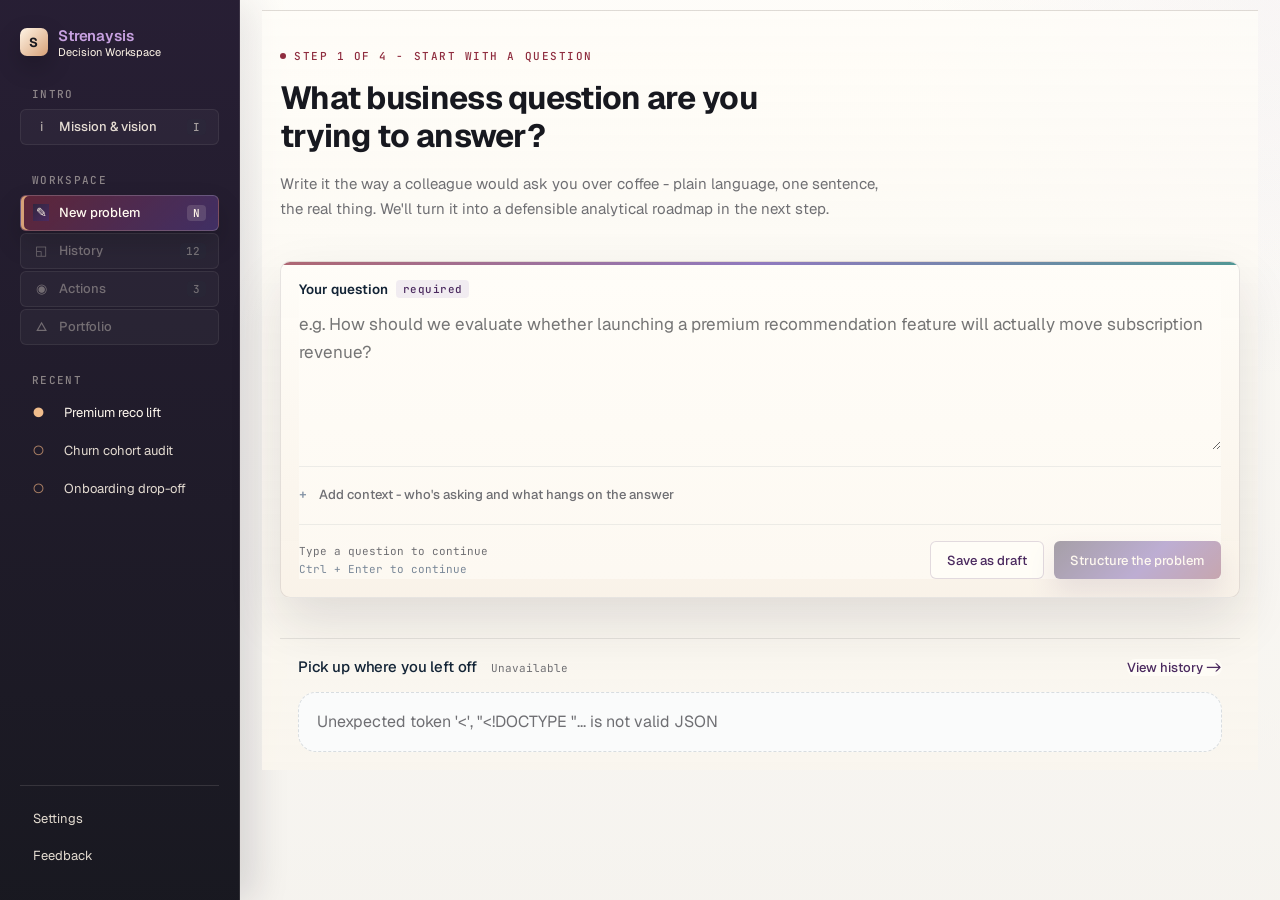
==== src/strenaysis/web/index.html @ 4b9bd0d6 "Align step one with PM handoff" ====
<!DOCTYPE html>
<html lang="en">
  <head>
    <meta charset="UTF-8" />
    <meta name="viewport" content="width=device-width, initial-scale=1.0" />
    <title>Strenaysis</title>
    <link rel="preconnect" href="https://fonts.googleapis.com" />
    <link rel="preconnect" href="https://fonts.gstatic.com" crossorigin />
    <link href="https://fonts.googleapis.com/css2?family=Geist:wght@300;400;500;600;700&family=JetBrains+Mono:wght@400;500&display=swap" rel="stylesheet" />
    <link rel="stylesheet" href="styles.css" />
  </head>
  <body>
    <div class="app-shell">
      <aside class="sidebar">
        <div class="sidebar-brand">
          <div class="brand-mark">S</div>
          <div>
            <p class="sidebar-label">Strenaysis</p>
            <h1 class="sidebar-title">Decision Workspace</h1>
          </div>
        </div>

        <div class="step1-sidebar-shell" aria-label="Step 1 sidebar">
          <div class="step1-sidebar-section step1-sidebar-intro-section">
            <p class="step1-sidebar-label">Intro</p>
            <div class="step1-sidebar-links">
              <button id="step1-sidebar-intro" class="step1-sidebar-link" type="button">
                <span class="step1-sidebar-link-main">
                  <span class="step1-sidebar-link-icon">i</span>
                  <span>Mission &amp; vision</span>
                </span>
                <span class="step1-sidebar-badge">I</span>
              </button>
            </div>
          </div>

          <div class="step1-sidebar-section">
            <p class="step1-sidebar-label">Workspace</p>
            <div class="step1-sidebar-links">
              <button id="step1-sidebar-new-problem" class="step1-sidebar-link is-active" type="button">
                <span class="step1-sidebar-link-main">
                  <span class="step1-sidebar-link-icon">✎</span>
                  <span>New problem</span>
                </span>
                <span class="step1-sidebar-badge">N</span>
              </button>
              <button id="step1-sidebar-history" class="step1-sidebar-link is-disabled" type="button" disabled aria-disabled="true">
                <span class="step1-sidebar-link-main">
                  <span class="step1-sidebar-link-icon">◱</span>
                  <span>History</span>
                </span>
                <span class="step1-sidebar-badge">12</span>
              </button>
              <button id="step1-sidebar-actions" class="step1-sidebar-link is-disabled" type="button" disabled aria-disabled="true">
                <span class="step1-sidebar-link-main">
                  <span class="step1-sidebar-link-icon">◉</span>
                  <span>Actions</span>
                </span>
                <span class="step1-sidebar-badge">3</span>
              </button>
              <button id="step1-sidebar-portfolio" class="step1-sidebar-link is-disabled" type="button" disabled aria-disabled="true">
                <span class="step1-sidebar-link-main">
                  <span class="step1-sidebar-link-icon">△</span>
                  <span>Portfolio</span>
                </span>
              </button>
            </div>
          </div>

          <div class="step1-sidebar-section">
            <p class="step1-sidebar-label">Recent</p>
            <div id="step1-sidebar-recent" class="step1-sidebar-recent">
              <button class="step1-sidebar-recent-link is-active" type="button">Premium reco lift</button>
              <button class="step1-sidebar-recent-link" type="button">Churn cohort audit</button>
              <button class="step1-sidebar-recent-link" type="button">Onboarding drop-off</button>
            </div>
          </div>
        </div>

        <nav class="sidebar-nav" aria-label="Primary">
          <div class="nav-group">
            <button class="nav-item is-active" data-nav="problems" type="button">
              <span class="nav-item-title">Problems</span>
              <span class="nav-item-copy">Frame the business question</span>
            </button>
            <div class="nav-substeps" aria-label="Problem steps">
              <button class="nav-substep is-active" data-problem-step="problem" type="button">
                <span class="nav-substep-index">Step 1</span>
                <span class="nav-substep-label">Main Question</span>
              </button>
              <button class="nav-substep" data-problem-step="roadmap" type="button">
                <span class="nav-substep-index">Step 2</span>
                <span class="nav-substep-label">Roadmap Workspace</span>
              </button>
              <button class="nav-substep" data-problem-step="details" type="button">
                <span class="nav-substep-index">Step 3</span>
                <span class="nav-substep-label">Think Tank Workbench</span>
              </button>
              <button class="nav-substep" data-problem-step="summary" type="button">
                <span class="nav-substep-index">Step 4</span>
                <span class="nav-substep-label">Strategy Brief</span>
              </button>
            </div>
          </div>
          <button class="nav-item nav-item-disabled" data-nav="profile" type="button" disabled>
            <span class="nav-item-title">Library</span>
            <span class="nav-item-copy">Browse framed problem structures</span>
          </button>
          <button class="nav-item nav-item-disabled" data-nav="actions" type="button" disabled>
            <span class="nav-item-title">Actions</span>
            <span class="nav-item-copy">Turn structure into next steps</span>
          </button>
          <button class="nav-item nav-item-disabled" data-nav="review" type="button" disabled>
            <span class="nav-item-title">Portfolio</span>
            <span class="nav-item-copy">See records, conversion, and progress</span>
          </button>
        </nav>

        <div class="sidebar-footer">
          <button class="utility-item" type="button">Settings</button>
          <button class="utility-item" type="button">Feedback</button>
        </div>
      </aside>

      <div class="workspace-shell">
        <header class="workspace-header">
          <div>
            <p class="eyebrow">Strategy Research Workspace</p>
            <h2 class="workspace-title">Turn ambiguous business questions into structured diagnosis, research workstreams, and decision-ready briefs.</h2>
            <p class="workspace-copy">
              Start with the real question in plain language, pressure-test the framing, and convert early thinking into a credible analytical work plan.
            </p>
          </div>
          <div class="workspace-status">
            <div class="status-card">
              <span class="status-card-label">Workspace</span>
              <strong>Strategic Framing</strong>
            </div>
            <div class="status-card">
              <span class="status-card-label">Mode</span>
              <strong>Research Desk</strong>
            </div>
          </div>
        </header>

        <main class="workspace-board">
          <section id="step-intro" class="step-panel">
            <div class="intro-panel-shell">
              <div class="intro-panel-header">
                <div class="step-home-topbar" aria-label="Breadcrumb">
                  <span>Intro</span>
                  <span class="step-home-topbar-sep">/</span>
                  <span class="is-active">Mission &amp; vision</span>
                </div>
                <p class="step-home-kicker"><span class="step-home-dot"></span> Product purpose</p>
                <h2 class="intro-panel-title">Strenaysis is a framing layer for data teams.</h2>
                <p class="intro-panel-lede">
                  It starts before the query, before the dashboard, and before the model. The workspace helps teams agree on what they are actually trying to learn.
                </p>
              </div>

              <div class="intro-panel-grid">
                <article class="intro-statement-card">
                  <p class="mission-vision-label">Mission</p>
                  <h3>Raise the floor on framing questions, not just producing answers.</h3>
                  <p>
                    Strenaysis helps data teams catch the expensive failure mode in analytical work: a well-executed answer to a question that was never framed clearly enough.
                  </p>
                  <p>
                    It turns a vague business ask into a structured diagnostic roadmap before a single query gets run.
                  </p>
                </article>

                <article class="intro-statement-card">
                  <p class="mission-vision-label">Vision</p>
                  <h3>Make the data team's reasoning visible, reviewable, and reusable.</h3>
                  <p>
                    Strenaysis gives stakeholders, analysts, and leads a shared artifact for agreeing on what is worth learning and what evidence is needed.
                  </p>
                  <p>
                    The long-term vision is a reasoning workspace that moves teams from unclear requests to decision-ready workplans.
                  </p>
                </article>
              </div>

              <div class="intro-panel-callout">
                <p>
                  Most generative AI raises the floor on producing answers. Strenaysis works upstream: deciding which questions are worth answering.
                </p>
                <button id="intro-start-problem" class="primary-button" type="button">Start a new problem</button>
              </div>
            </div>
          </section>

          <section id="step-problem" class="step-panel active">
            <div class="step-home-shell">
              <div class="step-home-copy">
                <div class="step-home-topbar" aria-label="Breadcrumb">
                  <span>Workspace</span>
                  <span class="step-home-topbar-sep">/</span>
                  <span class="is-active">New problem</span>
                </div>
                <p class="step-home-kicker"><span class="step-home-dot"></span> Step 1 of 4 - Start with a question</p>
                <h2 class="step-home-title">What business question are you trying to answer?</h2>
                <p class="step-home-lede">
                  Write it the way a colleague would ask you over coffee - plain language, one sentence, the real thing. We'll turn it into a defensible analytical roadmap in the next step.
                </p>
              </div>

              <section class="board-card board-card-emphasis step-composer-card" aria-label="Main Question Composer">
                <div class="step-composer-frame">
                  <label class="field-label composer-label" for="problem-input">
                    Your question
                    <span class="composer-required">required</span>
                  </label>
                  <textarea
                    id="problem-input"
                    class="step-composer-input"
                    rows="5"
                    maxlength="600"
                    placeholder="e.g. How should we evaluate whether launching a premium recommendation feature will actually move subscription revenue?"
                  ></textarea>

                  <details class="step-context-details">
                    <summary>Add context - who's asking and what hangs on the answer</summary>
                    <textarea
                      id="problem-details-input"
                      class="step-context-input"
                      rows="3"
                      placeholder="Who's asking, what prompted it, what decision hangs on the answer, and by when."
                    ></textarea>
                  </details>

                  <div class="step-composer-footer">
                    <div class="step-composer-meta">
                      <span id="problem-char-counter" class="composer-counter">Type a question to continue</span>
                      <span class="composer-shortcut">Ctrl + Enter to continue</span>
                    </div>
                    <div class="section-heading-actions">
                      <button class="ghost-button step-draft-button" type="button">Save as draft</button>
                      <span id="start-roadmap-status" class="analysis-status" hidden>
                        <span class="analysis-status-spinner" aria-hidden="true"></span>
                        <span class="analysis-status-text">Analyzing question</span>
                      </span>
                      <button id="start-roadmap" class="primary-button step-start-button" type="button" disabled>Structure the problem</button>
                    </div>
                  </div>
                </div>
              </section>

              <section class="board-card step-recent-card" aria-label="Recent Local Framings">
                <div class="step-recent-head">
                  <div>
                    <h3>Pick up where you left off</h3>
                  </div>
                  <span id="problem-recent-count" class="step-recent-count">Loading...</span>
                  <span class="spacer"></span>
                  <button id="problem-view-history" class="ghost-button step-recent-view" type="button">View history -></button>
                </div>
                <div id="problem-recent-list" class="step-recent-list">
                  <article class="step-recent-empty">
                    Loading saved problem structures...
                  </article>
                </div>
              </section>
            </div>
          </section>

          <section id="step-roadmap" class="step-panel">
            <div class="roadmap-header problem-flow-header">
              <div class="roadmap-header-copy problem-flow-copy">
                <div class="step-home-topbar" aria-label="Breadcrumb">
                  <span>Workspace</span>
                  <span class="step-home-topbar-sep">/</span>
                  <span class="is-active">Roadmap workspace</span>
                </div>
                <p class="step-home-kicker"><span class="step-home-dot"></span> Step 2 of 4 - Diagnose the framing</p>
                <h2 class="roadmap-header-title problem-flow-title">Review the strategic question, choose the diagnostic lens, and identify the nodes that still need evidence.</h2>
                <p class="roadmap-header-lede problem-flow-lede">
                  Keep the question editable, pressure-test the problem type, then open any roadmap node to capture assumptions, evidence, and unknowns for the workbench.
                </p>
              </div>
              <div class="roadmap-header-status problem-flow-status">
                <span id="roadmap-source" class="status-chip"></span>
                <div class="board-hero-badge">Diagnostic Desk</div>
              </div>
            </div>

            <div class="roadmap-stack">
              <div class="roadmap-top-frame">
              <div class="roadmap-width-guide roadmap-width-guide-top" aria-hidden="true">
                <div class="roadmap-width-guide-line"></div>
                <span class="roadmap-width-guide-marker marker-0">0%</span>
                <span class="roadmap-width-guide-marker marker-45">45%</span>
                <span class="roadmap-width-guide-marker marker-55">55%</span>
                <span class="roadmap-width-guide-marker marker-100">100%</span>
              </div>
              <div class="roadmap-top-grid">
                <section class="board-card board-section roadmap-question-panel">
                  <div class="section-heading">
                    <div>
                      <p class="card-label">Strategic Question</p>
                      <h3>Tighten the business ask</h3>
                      <p class="section-copy">
                        The roadmap references the latest version of the question below, so keep it grounded in the real decision and operating context.
                      </p>
                    </div>
                    <div class="roadmap-panel-actions">
                      <span id="glossary-status" class="analysis-status" hidden>
                        <span class="analysis-status-spinner" aria-hidden="true"></span>
                        <span class="analysis-status-text">Refreshing glossary</span>
                      </span>
                      <button id="refresh-question" class="secondary-button" type="button">Refresh Question</button>
                    </div>
                  </div>
                  <div class="roadmap-card-body">
                    <div class="editor-card roadmap-main-question-card">
                      <div class="roadmap-main-question-head">
                        <label class="field-label" for="roadmap-problem-input">Strategic Question</label>
                        <button id="open-roadmap-problem-details" class="ghost-button roadmap-context-trigger" type="button">
                          Additional Context
                        </button>
                      </div>
                      <textarea
                        id="roadmap-problem-input"
                        rows="6"
                        placeholder="Refine the question here before confirming the roadmap."
                      ></textarea>
                      <div id="roadmap-problem-details-preview" class="roadmap-details-preview empty">
                        No additional context added yet.
                      </div>
                    </div>
                  </div>
                  <textarea
                    id="roadmap-problem-details-input"
                    class="visually-hidden"
                    rows="4"
                    placeholder="Add more context for this problem so the roadmap can be more precise."
                  ></textarea>
                </section>

                <section class="board-card board-section roadmap-assessment-panel">
                  <div class="section-heading">
                    <div>
                      <p class="card-label">Diagnostic Framing</p>
                      <h3>Choose the analytical lens</h3>
                      <p class="section-copy">
                        Keep the roadmap aligned with the kind of decision, uncertainty, and evidence standard this problem requires.
                      </p>
                    </div>
                    <div class="roadmap-panel-actions">
                      <span id="assessment-status" class="analysis-status" hidden>
                        <span class="analysis-status-spinner" aria-hidden="true"></span>
                        <span class="analysis-status-text">Reviewing problem type</span>
                      </span>
                    </div>
                  </div>
                  <div class="assessment-card">
                    <div class="assessment-choice-stack" role="radiogroup" aria-label="Problem Type">
                      <button class="assessment-choice-card" type="button" data-problem-type-option="descriptive_analysis">
                        <span class="assessment-choice-radio" aria-hidden="true"></span>
                        <span class="assessment-choice-copy">
                          <span class="assessment-choice-title-row">
                            <strong>Descriptive Analysis</strong>
                            <span class="assessment-choice-badge" hidden>Recommended</span>
                          </span>
                          <span>Clarify what is happening, where it is happening, and which business factors appear to explain it.</span>
                        </span>
                      </button>
                      <button class="assessment-choice-card" type="button" data-problem-type-option="predictive_modeling">
                        <span class="assessment-choice-radio" aria-hidden="true"></span>
                        <span class="assessment-choice-copy">
                          <span class="assessment-choice-title-row">
                            <strong>Predictive Modeling</strong>
                            <span class="assessment-choice-badge" hidden>Recommended</span>
                          </span>
                          <span>Estimate future outcomes or identify which cases are most likely to require attention next.</span>
                        </span>
                      </button>
                      <button class="assessment-choice-card" type="button" data-problem-type-option="experiment_causal_question">
                        <span class="assessment-choice-radio" aria-hidden="true"></span>
                        <span class="assessment-choice-copy">
                          <span class="assessment-choice-title-row">
                            <strong>Experiment / Causal Question</strong>
                            <span class="assessment-choice-badge" hidden>Recommended</span>
                          </span>
                          <span>Test whether an action, feature, or intervention actually causes business results to move.</span>
                        </span>
                      </button>
                      <button class="assessment-choice-card" type="button" data-problem-type-option="operational_optimization">
                        <span class="assessment-choice-radio" aria-hidden="true"></span>
                        <span class="assessment-choice-copy">
                          <span class="assessment-choice-title-row">
                            <strong>Operational Optimization</strong>
                            <span class="assessment-choice-badge" hidden>Recommended</span>
                          </span>
                          <span>Choose the best allocation, sequencing, or operational policy under real constraints and tradeoffs.</span>
                        </span>
                      </button>
                    </div>
                    <div class="assessment-copy">
                      <div class="assessment-copy-top">
                        <label class="field-label" for="assessment-title">Why This Framing Fits</label>
                        <div class="assessment-copy-actions">
                          <div class="assessment-recap-hover">
                            <button
                              id="assessment-recap-trigger"
                              class="assessment-recap-trigger"
                              type="button"
                              aria-label="Show interview recap"
                            >
                              i
                            </button>
                            <div class="assessment-recap-popover" role="tooltip">
                              <p class="assessment-recap-popover-label">Interview Recap</p>
                              <div id="assessment-recap-popover-copy" class="assessment-recap-popover-copy"></div>
                            </div>
                          </div>
                          <button id="update-roadbuild" class="secondary-button" type="button" hidden>Update Analysis Path</button>
                        </div>
                      </div>
                      <div id="assessment-recommendation-note" class="assessment-recommendation-note" hidden></div>
                      <textarea id="assessment-title" rows="3" readonly></textarea>
                      <textarea id="assessment-recap" class="visually-hidden" rows="6" readonly></textarea>
                    </div>
                    <select id="assessment-type" class="visually-hidden">
                      <option value="descriptive_analysis">Descriptive Analysis</option>
                      <option value="predictive_modeling">Predictive Modeling</option>
                      <option value="experiment_causal_question">Experiment / Causal Question</option>
                      <option value="operational_optimization">Operational Optimization</option>
                    </select>
                  </div>
                </section>
              </div>
              <div class="roadmap-height-guide" aria-hidden="true">
                <div class="roadmap-height-guide-line"></div>
                <span class="roadmap-height-guide-marker marker-10">10%</span>
                <span class="roadmap-height-guide-marker marker-20">20%</span>
                <span class="roadmap-height-guide-marker marker-30">30%</span>
                <span class="roadmap-height-guide-marker marker-40">40%</span>
                <span class="roadmap-height-guide-marker marker-50">50%</span>
                <span class="roadmap-height-guide-marker marker-60">60%</span>
                <span class="roadmap-height-guide-marker marker-70">70%</span>
                <span class="roadmap-height-guide-marker marker-80">80%</span>
                <span class="roadmap-height-guide-marker marker-90">90%</span>
              </div>
              <div class="roadmap-width-guide roadmap-width-guide-bottom" aria-hidden="true">
                <div class="roadmap-width-guide-line"></div>
                <span class="roadmap-width-guide-marker marker-0">0%</span>
                <span class="roadmap-width-guide-marker marker-45">45%</span>
                <span class="roadmap-width-guide-marker marker-55">55%</span>
                <span class="roadmap-width-guide-marker marker-100">100%</span>
              </div>
              </div>
            </div>

            <section class="board-card board-section roadmap-sequence-panel">
              <div class="section-heading roadmap-sequence-heading">
                <div>
                  <p class="card-label">Research Roadmap</p>
                  <h3>Diagnostic Pathway</h3>
                  <p class="section-copy">
                    Review the proposed sequence, open any node to capture assumptions or evidence gaps, and only confirm once the diagnostic path feels right.
                  </p>
                </div>
                <div class="roadmap-confirm-wrap">
                  <span id="framework-status" class="analysis-status" hidden>
                    <span class="analysis-status-spinner" aria-hidden="true"></span>
                    <span class="analysis-status-text">Building approach</span>
                  </span>
                </div>
              </div>
              <div class="roadmap-toolbar-wrap">
                <div class="roadmap-toolbar">
                  <button id="edit-sequence" class="secondary-button" type="button">Edit the Sequence</button>
                  <button id="save-sequence" class="primary-button" type="button" hidden>Save Sequence</button>
                  <div id="delete-sequence-zone" class="delete-sequence-zone" hidden>Drop Here to Remove</div>
                </div>
                <div class="roadmap-progress-inline">
                  <span id="roadmap-progress-copy" class="roadmap-progress-copy">No roadmap yet.</span>
                </div>
              </div>
              <div id="roadmap-list" class="roadmap-list"></div>
              <div id="add-node-card" class="add-node-card add-node-card-inline">
                <button id="open-add-node" class="add-node-placeholder" type="button">
                  <span class="add-node-placeholder-copy">
                    <span class="add-node-placeholder-title">Add a New Custom Node</span>
                    <span class="add-node-placeholder-text">Extend the framework only if something important is still missing.</span>
                  </span>
                </button>
              </div>
              <div class="roadmap-bottom-bar">
                <div class="roadmap-bottom-bar-inner">
                  <button id="open-roadmap-log-bottom" class="secondary-button" type="button">Review Full Log</button>
                  <button id="confirm-roadmap-bottom" class="primary-button roadmap-confirm-button" type="button">Continue to Workspace</button>
                </div>
              </div>
            </section>
          </section>

          <section id="step-details" class="step-panel">
            <div class="board-hero detail-hero problem-flow-header">
              <div class="problem-flow-copy">
                <div class="step-home-topbar" aria-label="Breadcrumb">
                  <span>Workspace</span>
                  <span class="step-home-topbar-sep">/</span>
                  <span class="is-active">Think tank workbench</span>
                </div>
                <p class="step-home-kicker"><span class="step-home-dot"></span> Step 3 of 4 - Convert diagnosis into workstreams</p>
                <h2 id="detail-title" class="problem-flow-title">Think Tank Workbench</h2>
                <p class="section-copy problem-flow-lede" id="detail-subtitle"></p>
              </div>
              <div class="detail-hero-actions problem-flow-status">
                <span id="detail-build-status" class="analysis-status" hidden>
                  <span class="analysis-status-spinner" aria-hidden="true"></span>
                  <span class="analysis-status-text">Preparing node</span>
                </span>
                <span id="detail-progress" class="status-chip"></span>
                <button id="refresh-node-build" class="secondary-button" type="button">Refresh Workbench Draft</button>
              </div>
            </div>

            <section class="board-card board-section detail-node-switcher-card">
              <div class="section-heading">
                <div>
                  <p class="card-label">Diagnostic Pathway</p>
                  <h3>Move Across the Research Sequence</h3>
                </div>
              </div>
              <div class="detail-node-switcher-row">
                <div id="detail-node-switcher" class="detail-node-switcher"></div>
                <div class="detail-switcher-actions">
                  <button id="prev-node" class="secondary-button" type="button">Back</button>
                  <button id="next-node" class="primary-button" type="button">Save and Continue</button>
                </div>
              </div>
            </section>

            <div class="detail-workspace">
              <aside class="detail-sidebar">
                <section class="board-card board-section detail-brief-card">
                  <div class="detail-brief-header">
                    <div>
                  <p class="card-label">Selected Strategic Lens</p>
                      <h3 id="detail-step-title">Workbench Node</h3>
                    </div>
                  </div>
                  <div class="detail-brief-block">
                    <span class="detail-brief-label">Lens / Workstream</span>
                    <div id="detail-node-name" class="detail-brief-value"></div>
                  </div>
                  <div class="detail-brief-block">
                    <span class="detail-brief-label">Strategic Tension</span>
                    <div id="detail-node-description-preview" class="detail-brief-preview"></div>
                  </div>
                  <div class="detail-brief-block">
                    <span class="detail-brief-label">Hypothesis Tree</span>
                    <div id="detail-node-breakdown-preview" class="detail-brief-preview detail-brief-preview-breakdown"></div>
                  </div>
                  <textarea id="detail-node-description" class="visually-hidden" rows="3"></textarea>
                  <textarea id="detail-node-breakdown" class="visually-hidden" rows="5"></textarea>
                  <div class="detail-brief-footnote">
                    Keep this brief visible while the workbench turns the diagnosis into evidence needs, research questions, risks, and a workstream plan.
                  </div>
                </section>
              </aside>

              <div class="detail-main">
                <section class="board-card board-section collapsible-section is-open" data-section="coverage-review">
                  <div class="section-heading collapsible-heading">
                    <div>
                      <p class="card-label">Evidence Log</p>
                      <h3>Earlier Diagnostic Coverage</h3>
                      <p class="section-copy">
                        Review the questions, assumptions, and evidence already captured for this strategic lens.
                      </p>
                    </div>
                    <div class="section-heading-actions">
                      <button class="ghost-button section-toggle" type="button" data-target="coverage-review">Collapse</button>
                    </div>
                  </div>
                  <div class="section-body">
                    <div id="detail-coverage-review" class="detail-coverage-review"></div>
                  </div>
                </section>

                <div class="visually-hidden">
                  <div id="detail-followup-prompt"></div>
                  <div id="detail-followup-support"></div>
                  <div id="detail-followup-responses"></div>
                  <select id="detail-followup-type">
                    <option value="Confirmed fact">Confirmed Fact</option>
                    <option value="Gathered evidence">Gathered Evidence</option>
                    <option value="Hypothesis">Hypothesis</option>
                    <option value="Assumption to proceed">Assumption to Proceed</option>
                    <option value="Do not consider">Please Do Not Consider</option>
                  </select>
                  <textarea id="detail-followup-input" rows="4"></textarea>
                  <button id="add-followup-response" type="button">Add Response</button>
                </div>

                <section class="board-card board-section detail-section-emphasis collapsible-section is-open" data-section="workbench">
                  <div class="section-heading collapsible-heading">
                    <div>
                      <p class="card-label">Strategy Workbench</p>
                      <h3>Hypothesis, Evidence, and Decision Path</h3>
                      <p class="section-copy">
                        Pressure-test the current lens, define the evidence required, and convert the node into a credible research workstream.
                      </p>
                    </div>
                    <div class="section-heading-actions">
                      <button class="ghost-button section-toggle" type="button" data-target="workbench">Collapse</button>
                    </div>
                  </div>
                  <div class="section-body">
                    <div class="thinktank-workbench-grid">
                      <section class="context-panel context-panel-priority">
                        <span class="context-panel-label">Lens</span>
                        <div class="context-heading-row">
                          <h4>Analytical Lens</h4>
                          <span class="research-tag">Hypothesis</span>
                        </div>
                        <textarea id="detail-execution-summary" rows="4" placeholder="Summarize how this lens frames the strategic tension and what it is trying to explain."></textarea>
                      </section>
                      <section class="context-panel context-panel-workstreams">
                        <span class="context-panel-label">Questions</span>
                        <div class="context-heading-row">
                          <h4>Key Research Question</h4>
                          <span class="research-tag">Question</span>
                        </div>
                        <textarea id="detail-key-question" rows="4" placeholder="What must be true, false, or better understood before this decision can move forward?"></textarea>
                      </section>
                      <section class="context-panel context-panel-context">
                        <span class="context-panel-label">Evidence</span>
                        <div class="context-heading-row">
                          <h4>Known Signals and Evidence Required</h4>
                          <span class="research-tag">Evidence Gap</span>
                        </div>
                        <textarea id="detail-extracted-context" rows="5" placeholder="List known facts, useful signals, missing data, and evidence that would increase confidence."></textarea>
                      </section>
                      <section class="context-panel context-panel-workstreams context-panel-wide">
                        <span class="context-panel-label">Workstreams</span>
                        <div class="context-heading-row">
                          <h4>Prioritized Research Workstreams</h4>
                          <span class="research-tag">Priority</span>
                        </div>
                        <textarea id="detail-workstreams" rows="5" placeholder="Define the analysis tasks, research streams, expected outputs, and decision dependencies."></textarea>
                      </section>
                      <section class="context-panel context-panel-risk">
                        <span class="context-panel-label">Assumptions</span>
                        <div class="context-heading-row">
                          <h4>Risks, Counterarguments, and Open Questions</h4>
                          <span class="research-tag">Risk</span>
                        </div>
                        <textarea id="detail-open-questions" rows="5" placeholder="Capture assumptions to pressure-test, counterarguments, risks, and unresolved stakeholder questions."></textarea>
                      </section>
                    </div>
                  </div>
                </section>

                <section class="board-card board-section detail-section-emphasis collapsible-section is-open" data-section="planning">
                  <div class="section-heading collapsible-heading">
                    <div>
                      <p class="card-label">Operating Plan</p>
                      <h3>Workstreams, Owners, and Blockers</h3>
                      <p class="section-copy">
                        Convert the research workstream into practical tasks, owners, approval needs, and visible blockers.
                      </p>
                    </div>
                    <div class="section-heading-actions">
                      <button id="open-execution-modal" class="secondary-button" type="button">Open Work Plan</button>
                      <button class="ghost-button section-toggle" type="button" data-target="planning">Collapse</button>
                    </div>
                  </div>
                  <div class="section-body">
                    <div id="execution-items-preview" class="execution-preview-list"></div>
                  </div>
                </section>
                <section class="board-card board-section detail-output-section collapsible-section is-open" data-section="memo-output">
                  <div class="section-heading collapsible-heading">
                    <div>
                      <p class="card-label">Decision Memo Draft</p>
                      <h3>Brief-Ready Synthesis</h3>
                      <p class="section-copy">
                        Shape the node into the concise language that will carry into the final strategy brief.
                      </p>
                    </div>
                    <div class="section-heading-actions">
                      <span id="output-status" class="analysis-status" hidden>
                        <span class="analysis-status-spinner" aria-hidden="true"></span>
                        <span class="analysis-status-text">Synthesizing output</span>
                      </span>
                      <button class="ghost-button section-toggle" type="button" data-target="memo-output">Collapse</button>
                    </div>
                  </div>
                  <div class="section-body">
                    <div class="detail-output-grid">
                      <div class="output-panel output-panel-focus">
                        <span class="context-panel-label">Implication</span>
                        <label class="field-label" for="detail-output-focus">Strategic implication</label>
                        <textarea id="detail-output-focus" rows="3" placeholder="What this lens implies for the decision or strategic question."></textarea>
                      </div>
                      <div class="output-panel output-panel-work">
                        <span class="context-panel-label">Workstream</span>
                        <label class="field-label" for="detail-output-work">Recommended workstream</label>
                        <textarea id="detail-output-work" rows="4" placeholder="What analysis or research should be completed next."></textarea>
                      </div>
                      <div class="output-panel output-panel-owners">
                        <span class="context-panel-label">Evidence Path</span>
                        <label class="field-label" for="detail-output-owners">Evidence, sources, and owner path</label>
                        <textarea id="detail-output-owners" rows="4" placeholder="Who or what system can provide the evidence, and where the work should live."></textarea>
                      </div>
                      <div class="output-panel output-panel-risks">
                        <span class="context-panel-label">Counterargument</span>
                        <label class="field-label" for="detail-output-risks">Risks and counterarguments</label>
                        <textarea id="detail-output-risks" rows="4" placeholder="What could make this interpretation wrong, risky, or incomplete."></textarea>
                      </div>
                    </div>
                  </div>
                </section>

                <div class="visually-hidden">
                  <textarea id="detail-output" rows="6"></textarea>
                </div>
              </div>
            </div>
          </section>

          <section id="step-summary" class="step-panel">
            <div class="board-hero summary-hero problem-flow-header">
              <div class="problem-flow-copy">
                <div class="step-home-topbar" aria-label="Breadcrumb">
                  <span>Workspace</span>
                  <span class="step-home-topbar-sep">/</span>
                  <span class="is-active">Strategy brief</span>
                </div>
                <p class="step-home-kicker"><span class="step-home-dot"></span> Step 4 of 4 - Review the strategy brief</p>
                <h2 class="problem-flow-title">Strategy Brief and Operating Plan</h2>
                <p class="section-copy problem-flow-lede">
                  Review the advisory memo first, then move through each diagnostic lens, evidence plan, risk note, and consolidated work plan.
                </p>
              </div>
              <div class="section-heading-actions summary-hero-actions">
                <button id="save-problem-framing" class="primary-button" type="button" disabled aria-disabled="true">Save This Problem Framing</button>
                <button id="export-docx" class="secondary-button" type="button">Download Word</button>
                <button id="export-pptx" class="secondary-button" type="button">Download PowerPoint</button>
                <div class="board-hero-badge">Summary</div>
              </div>
            </div>
            <section class="board-card board-section">
              <div id="summary-content" class="summary-grid"></div>
              <button id="restart-flow" class="secondary-button">Start Over</button>
            </section>
          </section>

          <section id="step-actions" class="step-panel">
            <div class="board-hero">
              <div>
                <div class="step-label">Actions</div>
                <h2>Problem Management</h2>
                <p class="section-copy">
                  Track active problems underway, monitor high-level delivery signals, and keep the current problem portfolio visible in one place.
                </p>
              </div>
              <div class="section-heading-actions">
                <span id="actions-status" class="analysis-status" hidden>
                  <span class="analysis-status-spinner" aria-hidden="true"></span>
                  <span class="analysis-status-text">Loading action workspace</span>
                </span>
                <button id="add-action-problem" class="primary-button" type="button">Add New</button>
                <div class="board-hero-badge">Actions</div>
              </div>
            </div>
            <section class="board-card board-section">
              <div class="section-heading">
                <div>
                  <p class="card-label">Overview</p>
                  <h3>Action Portfolio Snapshot</h3>
                  <p class="section-copy">
                    A high-level view of what is active, what is resolved, and what needs attention this week.
                  </p>
                </div>
              </div>
              <div id="actions-overview" class="summary-overview-grid"></div>
            </section>
            <div class="board-grid actions-grid">
              <section class="board-card board-section">
                <div class="section-heading">
                  <div>
                    <p class="card-label">Calendar</p>
                    <h3>Upcoming Dates</h3>
                    <p class="section-copy">
                      The next few due dates across active problems.
                    </p>
                  </div>
                </div>
                <div id="actions-calendar" class="actions-calendar-list"></div>
              </section>
              <section class="board-card board-section">
                <div class="section-heading">
                  <div>
                    <p class="card-label">Open Problems</p>
                    <h3>Problems Underway</h3>
                    <p class="section-copy">
                      A current list of open or in-progress problems from the local action workspace.
                    </p>
                  </div>
                </div>
                <div id="actions-list" class="actions-list"></div>
              </section>
            </div>
          </section>

          <section id="step-review" class="step-panel">
            <div class="board-hero">
              <div>
                <div class="step-label">Portfolio</div>
                <h2>Problem Portfolio</h2>
                <p class="section-copy">
                  See how framed problems move into action, where they currently sit, and how much of the portfolio is actually progressing.
                </p>
              </div>
              <div class="section-heading-actions">
                <span id="pipeline-status" class="analysis-status" hidden>
                  <span class="analysis-status-spinner" aria-hidden="true"></span>
                  <span class="analysis-status-text">Loading pipeline</span>
                </span>
                <div class="board-hero-badge">Portfolio</div>
              </div>
            </div>
            <section class="board-card board-section">
              <div class="section-heading">
                <div>
                  <p class="card-label">Portfolio Overview</p>
                  <h3>Lifecycle Funnel</h3>
                  <p class="section-copy">
                    This funnel shows how many framed problems were created, how many were activated, and how far active work has actually progressed.
                  </p>
                </div>
              </div>
              <div id="pipeline-overview" class="summary-overview-grid"></div>
            </section>
            <div class="board-grid actions-grid">
              <section class="board-card board-section">
                <div class="section-heading">
                  <div>
                    <p class="card-label">Stage Counts</p>
                    <h3>Portfolio Stages</h3>
                    <p class="section-copy">
                      A structured view of where problems sit from framed through resolved.
                    </p>
                  </div>
                </div>
                <div id="pipeline-stages" class="pipeline-stage-grid"></div>
              </section>
              <section class="board-card board-section">
                <div class="section-heading">
                  <div>
                    <p class="card-label">Recent Movement</p>
                    <h3>Latest Transitions</h3>
                    <p class="section-copy">
                      Recent activity across framed and activated problems.
                    </p>
                  </div>
                </div>
                <div id="pipeline-activity" class="actions-list"></div>
              </section>
            </div>
          </section>

          <section id="step-profile" class="step-panel">
            <div class="board-hero">
              <div>
                <div class="step-label">Archive</div>
                <h2>Saved Problem Structures</h2>
                <p class="section-copy">
                  Review the problem framings you have saved locally, along with their priority, structure counts, and summary metadata.
                </p>
              </div>
              <div class="section-heading-actions">
                <span id="profile-status" class="analysis-status" hidden>
                  <span class="analysis-status-spinner" aria-hidden="true"></span>
                  <span class="analysis-status-text">Loading history</span>
                </span>
                <div class="board-hero-badge">Library</div>
              </div>
            </div>
            <section class="board-card board-section">
              <div class="section-heading">
                <div>
                  <p class="card-label">Library</p>
                  <h3>Framed Problem Archive</h3>
                  <p class="section-copy">
                    This section is your local archive workspace. Save finished problem framings into JSON files and load them here when you want to review historical structures.
                  </p>
                </div>
              </div>
              <div class="profile-history-grid">
                <article class="profile-history-card">
                  <div class="profile-history-meta">
                    <div><strong>Workspace:</strong> Local development archive</div>
                    <div><strong>Storage format:</strong> JSON</div>
                    <div><strong>Archive folder:</strong> <code>saved_problem_structures</code></div>
                  </div>
                  <button id="load-profile-history" class="secondary-button" type="button">Load Historical Problems</button>
                </article>
              </div>
            </section>
            <section class="board-card board-section">
              <div class="section-heading">
                <div>
                  <p class="card-label">History</p>
                  <h3>Historical Problem Structures</h3>
                  <p class="section-copy">
                    Saved locally as JSON in the workspace so you can revisit and compare your previous problem framings.
                  </p>
                </div>
              </div>
              <div id="profile-history-list" class="profile-history-grid"></div>
            </section>
          </section>
        </main>
      </div>
    </div>

    <template id="roadmap-node-template">
      <article class="roadmap-node">
        <div class="roadmap-node-shell">
          <div class="node-grip" aria-hidden="true"><span></span><span></span><span></span></div>
          <span class="node-order"></span>
          <div class="node-summary">
            <h3 class="node-title-text"></h3>
            <p class="node-summary-copy"></p>
            <div class="node-summary-meta">
              <span class="node-followup-chip" hidden></span>
            </div>
          </div>
          <span class="node-status-wrap">
            <span class="node-state-chip"></span>
          </span>
          <div class="node-header-actions">
            <button class="open-node" type="button">Start →</button>
          </div>
        </div>
      </article>
    </template>

    <template id="work-item-template">
        <article class="work-item-card">
          <button class="work-item-summary" type="button">
            <div class="work-item-summary-main">
              <strong class="work-item-summary-title">New workstream item</strong>
              <span class="work-item-summary-meta">Owner not set</span>
            </div>
            <span class="work-item-summary-toggle">Expand</span>
          </button>
          <div class="work-item-body">
          <div class="work-item-grid">
            <div class="work-item-field work-item-field-wide">
              <label class="field-label">Workstream Item</label>
              <textarea class="work-item-action" rows="3"></textarea>
          </div>
          <div class="work-item-field">
            <label class="field-label">Owner</label>
            <input class="work-item-owner node-input" type="text" />
          </div>
          <div class="work-item-field">
            <label class="field-label">Collaborator</label>
            <input class="work-item-collaborator node-input" type="text" />
          </div>
          <div class="work-item-field work-item-field-wide">
            <label class="field-label">Evidence Source / System</label>
            <textarea class="work-item-source" rows="2"></textarea>
          </div>
          <div class="work-item-field work-item-field-wide">
            <label class="field-label">Decision Artifact to Create</label>
            <textarea class="work-item-artifact" rows="2"></textarea>
          </div>
          <div class="work-item-field">
            <label class="field-label">Decision Dependency</label>
            <select class="work-item-approval node-input">
              <option value="No approval needed">No approval needed</option>
              <option value="Business owner sign-off">Business owner sign-off</option>
              <option value="Leadership review">Leadership review</option>
              <option value="Data access approval">Data access approval</option>
              <option value="Legal or compliance review">Legal or compliance review</option>
              <option value="Finance approval">Finance approval</option>
            </select>
          </div>
          <div class="work-item-field work-item-field-wide">
            <label class="field-label">Risks / Blockers</label>
            <textarea class="work-item-blockers" rows="3"></textarea>
            </div>
          </div>
          <div class="work-item-actions">
            <button class="ghost-button remove-work-item" type="button">Remove Item</button>
          </div>
          </div>
        </article>
    </template>

    <div id="details-modal" class="modal-shell" hidden>
      <div id="details-modal-backdrop" class="modal-backdrop"></div>
      <div class="modal-card" role="dialog" aria-modal="true" aria-labelledby="details-modal-title">
        <div class="modal-header">
          <div>
            <p class="eyebrow">Focused Editor</p>
            <h2 id="details-modal-title">Detailed Bucket</h2>
            <p class="section-copy">Add the supporting context that makes the roadmap more precise.</p>
          </div>
          <button id="close-details-modal" class="ghost-button" type="button">Close</button>
        </div>
        <div class="modal-body">
          <label class="field-label" for="details-modal-input">Detailed Bucket</label>
          <textarea
            id="details-modal-input"
            rows="12"
            placeholder="Add supporting context such as user segment, business goal, constraints, time horizon, available data, or decision setting."
          ></textarea>
        </div>
        <div class="modal-footer">
          <button id="save-details-modal" class="primary-button" type="button">Save Details</button>
        </div>
      </div>
    </div>

      <div id="node-modal" class="modal-shell" hidden>
        <div id="node-modal-backdrop" class="modal-backdrop"></div>
        <div class="modal-card node-modal-card" role="dialog" aria-modal="true" aria-labelledby="node-modal-title">
          <div class="modal-header">
            <div>
              <p class="eyebrow">Diagnostic Lens</p>
              <h2 id="node-modal-title">Lens Review</h2>
              <p class="section-copy">Review the framing and keep a visible record of which assumptions, evidence, and follow-up context have already been covered.</p>
            </div>
            <button id="close-node-modal" class="ghost-button" type="button">Close</button>
          </div>
          <div class="modal-body">
            <div class="node-modal-layout">
              <section class="node-modal-panel node-modal-brief">
                <p class="card-label">Lens Brief</p>
                <label class="field-label" for="node-modal-name">Lens / Workstream</label>
                <input id="node-modal-name" class="node-input" type="text" maxlength="5000" />
                <label class="field-label" for="node-modal-why">Strategic Tension</label>
                <textarea id="node-modal-why" rows="3" maxlength="5000"></textarea>
                <label class="field-label" for="node-modal-breakdown">Hypothesis Tree</label>
                <textarea id="node-modal-breakdown" rows="6" maxlength="5000"></textarea>
              </section>
              <section class="node-modal-panel node-modal-followup">
                <p class="card-label">Evidence Coverage</p>
                <div class="followup-thread node-followup-thread">
                  <div id="node-modal-followup-responses" class="followup-responses"></div>
                </div>
                <div class="node-followup-bottom">
                  <label class="field-label" for="node-modal-context">Evidence Gap / Follow-Up Prompt</label>
                  <textarea id="node-modal-context" rows="4" maxlength="5000"></textarea>
                  <div class="followup-composer node-followup-composer">
                  <div class="followup-composer-topline">
                    <div class="followup-composer-row">
                  <label class="field-label" for="node-modal-followup-type">Evidence Type</label>
                      <select id="node-modal-followup-type" class="assessment-type-select">
                        <option value="Confirmed fact">Confirmed Fact</option>
                        <option value="Gathered evidence">Gathered Evidence</option>
                        <option value="Hypothesis">Hypothesis</option>
                        <option value="Assumption to proceed">Assumption to Proceed</option>
                        <option value="Please do not consider">Please Do Not Consider</option>
                      </select>
                    </div>
                    <div class="followup-composer-actions">
                      <button id="node-modal-add-followup" class="secondary-button" type="button">Add Evidence Note</button>
                    </div>
                  </div>
                  <label class="field-label" for="node-modal-followup-input">Evidence Note</label>
                  <textarea id="node-modal-followup-input" rows="4" maxlength="5000" placeholder="Add the answer, evidence, assumption, or counterargument you want attached to this lens."></textarea>
                </div>
                </div>
              </section>
            </div>
          </div>
          <div class="modal-footer">
            <button id="save-node-modal" class="primary-button" type="button">Save Node</button>
        </div>
      </div>
    </div>

      <div id="detail-brief-modal" class="modal-shell" hidden>
      <div id="detail-brief-modal-backdrop" class="modal-backdrop"></div>
      <div class="modal-card detail-brief-modal-card" role="dialog" aria-modal="true" aria-labelledby="detail-brief-modal-title">
        <div class="modal-header">
          <div>
              <p class="eyebrow">Focused Brief Editor</p>
            <h2 id="detail-brief-modal-title">Strategic Lens Brief</h2>
            <p class="section-copy">Refine the lens framing in a focused view without cluttering the workbench.</p>
          </div>
          <button id="close-detail-brief-modal" class="ghost-button" type="button">Close</button>
        </div>
        <div class="modal-body">
          <label class="field-label" for="detail-brief-modal-name">Lens / Workstream</label>
          <input id="detail-brief-modal-name" class="node-input" type="text" readonly />
          <label class="field-label" for="detail-brief-modal-description">Strategic Tension</label>
          <textarea id="detail-brief-modal-description" rows="4"></textarea>
          <label class="field-label" for="detail-brief-modal-breakdown">Hypothesis Tree</label>
          <textarea id="detail-brief-modal-breakdown" rows="7"></textarea>
        </div>
        <div class="modal-footer">
          <button id="save-detail-brief-modal" class="primary-button" type="button">Save Brief</button>
        </div>
        </div>
      </div>

      <div id="execution-modal" class="modal-shell" hidden>
        <div id="execution-modal-backdrop" class="modal-backdrop"></div>
        <div class="modal-card execution-modal-card" role="dialog" aria-modal="true" aria-labelledby="execution-modal-title">
          <div class="modal-header">
            <div>
              <p class="eyebrow">Operating Plan</p>
              <h2 id="execution-modal-title">Workstream Items and Blockers</h2>
              <p class="section-copy">Manage the work plan compactly: expand only the item you need, assign ownership, and keep evidence sources visible.</p>
            </div>
            <button id="close-execution-modal" class="ghost-button" type="button">Close</button>
          </div>
          <div class="modal-body">
            <div class="execution-modal-toolbar">
              <button id="add-work-item" class="secondary-button" type="button">Add Workstream Item</button>
            </div>
            <div id="detail-work-items" class="work-items-list"></div>
          </div>
        </div>
      </div>

      <div id="agent-note-modal" class="modal-shell" hidden>
        <div id="agent-note-modal-backdrop" class="modal-backdrop"></div>
        <div class="modal-card agent-note-modal-card" role="dialog" aria-modal="true" aria-labelledby="agent-note-modal-title">
          <div class="modal-header">
            <div>
              <p class="eyebrow">Agent Note</p>
              <h2 id="agent-note-modal-title">Agent Thought</h2>
              <p id="agent-note-modal-copy" class="section-copy">This helper shows how the agent interpreted the current node.</p>
            </div>
            <button id="close-agent-note-modal" class="ghost-button" type="button">Close</button>
          </div>
          <div class="modal-body">
            <div id="agent-note-modal-content" class="context-preview context-preview-list"></div>
          </div>
        </div>
      </div>

      <div id="summary-node-modal" class="modal-shell" hidden>
        <div id="summary-node-modal-backdrop" class="modal-backdrop"></div>
        <div class="modal-card summary-node-modal-card" role="dialog" aria-modal="true" aria-labelledby="summary-node-modal-title">
          <div class="modal-header">
            <div>
              <p class="eyebrow">Review Detail</p>
              <h2 id="summary-node-modal-title">Node Review</h2>
              <p id="summary-node-modal-copy" class="section-copy">Review the full node synthesis and execution trail.</p>
            </div>
            <button id="close-summary-node-modal" class="ghost-button" type="button">Close</button>
          </div>
          <div id="summary-node-modal-body" class="modal-body"></div>
        </div>
      </div>

      <div id="summary-problem-modal" class="modal-shell" hidden>
        <div id="summary-problem-modal-backdrop" class="modal-backdrop"></div>
        <div class="modal-card summary-node-modal-card" role="dialog" aria-modal="true" aria-labelledby="summary-problem-modal-title">
          <div class="modal-header">
            <div>
              <p class="eyebrow">Problem Review</p>
              <h2 id="summary-problem-modal-title">Problem Detail</h2>
              <p class="section-copy">Review the supporting context behind the main question.</p>
            </div>
            <button id="close-summary-problem-modal" class="ghost-button" type="button">Close</button>
          </div>
          <div id="summary-problem-modal-body" class="modal-body summary-modal-body"></div>
        </div>
      </div>

      <div id="roadmap-log-modal" class="modal-shell" hidden>
        <div id="roadmap-log-modal-backdrop" class="modal-backdrop"></div>
        <div class="modal-card roadmap-log-modal-card" role="dialog" aria-modal="true" aria-labelledby="roadmap-log-modal-title">
          <div class="modal-header">
            <div>
              <p class="eyebrow">Research Memory</p>
              <h2 id="roadmap-log-modal-title">Diagnostic Coverage Log</h2>
              <p class="section-copy">Review the full shared context the follow-up reviewer uses before deciding whether a lens still needs another question.</p>
            </div>
            <button id="close-roadmap-log-modal" class="ghost-button" type="button">Close</button>
          </div>
          <div id="roadmap-log-modal-body" class="modal-body summary-modal-body"></div>
        </div>
      </div>

      <div id="profile-item-modal" class="modal-shell" hidden>
        <div id="profile-item-modal-backdrop" class="modal-backdrop"></div>
        <div class="modal-card summary-node-modal-card" role="dialog" aria-modal="true" aria-labelledby="profile-item-modal-title">
          <div class="modal-header">
            <div>
              <p class="eyebrow">Saved Structure</p>
              <h2 id="profile-item-modal-title">Problem Framing Detail</h2>
              <p class="section-copy">Review the saved structure, metadata, and counts for this local problem framing.</p>
            </div>
            <button id="close-profile-item-modal" class="ghost-button" type="button">Close</button>
          </div>
          <div id="profile-item-modal-body" class="modal-body summary-modal-body"></div>
        </div>
      </div>

      <div id="save-problem-modal" class="modal-shell" hidden>
        <div id="save-problem-modal-backdrop" class="modal-backdrop"></div>
        <div class="modal-card" role="dialog" aria-modal="true" aria-labelledby="save-problem-modal-title">
          <div class="modal-header">
            <div>
              <p class="eyebrow">Save Problem Framing</p>
              <h2 id="save-problem-modal-title">Archive This Structure</h2>
              <p class="section-copy">Give this framing a short name, save date, and priority before storing it locally as JSON.</p>
            </div>
            <button id="close-save-problem-modal" class="ghost-button" type="button">Close</button>
          </div>
          <div class="modal-body">
            <label class="field-label" for="save-problem-name">Problem Name</label>
            <input id="save-problem-name" class="node-input" type="text" placeholder="Example: Telecom churn framing" />
            <label class="field-label" for="save-problem-date">Date</label>
            <input id="save-problem-date" class="node-input" type="date" />
            <label class="field-label" for="save-problem-priority">Priority</label>
            <select id="save-problem-priority" class="assessment-type-select">
              <option value="High">High Priority</option>
              <option value="Medium" selected>Medium Priority</option>
              <option value="Low">Low Priority</option>
            </select>
          </div>
          <div class="modal-footer">
            <button id="confirm-save-problem" class="primary-button" type="button">Save Locally</button>
          </div>
        </div>
      </div>

      <div id="add-node-modal" class="modal-shell" hidden>
        <div id="add-node-modal-backdrop" class="modal-backdrop"></div>
        <div class="modal-card" role="dialog" aria-modal="true" aria-labelledby="add-node-modal-title">
          <div class="modal-header">
            <div>
              <p class="eyebrow">Custom Node</p>
              <h2 id="add-node-modal-title">Extend the Roadmap</h2>
              <p class="section-copy">Add an extra step only if the existing framework is missing a meaningful decision or workstream.</p>
            </div>
            <button id="close-add-node-modal" class="ghost-button" type="button">Close</button>
          </div>
          <div class="modal-body">
            <span id="custom-node-status" class="analysis-status" hidden>
              <span class="analysis-status-spinner" aria-hidden="true"></span>
              <span class="analysis-status-text">Polishing node</span>
            </span>
            <div id="new-node-advisory" class="new-node-advisory" hidden></div>
            <label class="field-label" for="new-node-draft">What should this new step cover?</label>
            <textarea
              id="new-node-draft"
              rows="3"
              placeholder="Example: add a step to evaluate constraints, risks, and experiment guardrails before making the final recommendation"
            ></textarea>
            <div id="new-node-preview" class="new-node-preview" hidden>
              <div class="preview-label">Generated Node</div>
              <label class="field-label" for="new-node-title-input">Title</label>
              <input id="new-node-title-input" class="node-input" type="text" maxlength="40" />
              <label class="field-label" for="new-node-why-input">Why It Matters</label>
              <textarea id="new-node-why-input" rows="2"></textarea>
              <label class="field-label" for="new-node-breakdown-input">Breakdown</label>
              <textarea id="new-node-breakdown-input" rows="5"></textarea>
              <label class="field-label" for="new-node-context-input">Suggested Additional Context</label>
              <textarea id="new-node-context-input" rows="3"></textarea>
            </div>
          </div>
          <div class="modal-footer">
            <button id="polish-node" class="secondary-button" type="button">Polish and Generate Node Info</button>
            <button id="confirm-add-node" class="primary-button" type="button" disabled>Confirm Add Node</button>
          </div>
        </div>
      </div>

      <div id="app-toast" class="app-toast" hidden aria-live="polite" aria-atomic="true">
        <div class="app-toast-card">
          <div class="app-toast-copy">
            <p id="app-toast-eyebrow" class="app-toast-eyebrow">Saved locally</p>
            <div id="app-toast-message" class="app-toast-message"></div>
          </div>
          <button id="app-toast-close" class="ghost-button app-toast-close" type="button">Dismiss</button>
        </div>
      </div>

      <script src="app.js"></script>
    </body>
  </html>
---- src/strenaysis/web/styles.css ----
:root {
  --bg: #f5f0e8;
  --bg-accent: #e8dfd2;
  --card: rgba(255, 253, 248, 0.97);
  --card-strong: #fffdf8;
  --panel: #fbf7ef;
  --text: #1d2027;
  --muted: #6f6f73;
  --primary: #6547a8;
  --primary-dark: #29223d;
  --secondary: #ede7dd;
  --secondary-strong: #ded3c4;
  --accent-oxblood: #8f2d3f;
  --accent-teal: #0f6f6e;
  --accent-cobalt: #315f9f;
  --accent-clay: #b46a47;
  --accent-aubergine: #4b2a5f;
  --ink: #17181f;
  --warning: #9a5a1b;
  --warning-bg: #faecd7;
  --warning-border: rgba(154, 90, 27, 0.28);
  --success: #17695d;
  --success-dark: #11463f;
  --success-bg: #dff0ea;
  --success-border: rgba(23, 105, 93, 0.24);
  --border: rgba(36, 32, 45, 0.13);
  --border-strong: rgba(101, 71, 168, 0.32);
  --shadow: 0 18px 46px rgba(40, 32, 24, 0.10);
  --shadow-sharp: 0 16px 34px rgba(31, 24, 45, 0.12);
  --radius-lg: 24px;
  --radius-md: 14px;
  --radius-sm: 10px;
}

* {
  box-sizing: border-box;
}

[hidden] {
  display: none !important;
}

body {
  margin: 0;
  min-height: 100vh;
  font-family: "Geist", "Segoe UI", "Helvetica Neue", Arial, sans-serif;
  color: var(--text);
  background:
    linear-gradient(135deg, rgba(143, 45, 63, 0.055), transparent 34%),
    linear-gradient(225deg, rgba(49, 95, 159, 0.065), transparent 32%),
    linear-gradient(180deg, #f8f3ea, #f1eadf 58%, #ebe2d6);
}

.page-shell {
  width: min(1240px, calc(100% - 32px));
  margin: 0 auto;
  padding: 24px 0 48px;
}

.hero {
  padding: 8px 4px 18px;
}

.eyebrow {
  margin: 0 0 8px;
  text-transform: uppercase;
  letter-spacing: 0.12em;
  font-size: 0.72rem;
  font-weight: 700;
  color: var(--primary);
}

.hero h1 {
  margin: 0;
  max-width: 860px;
  font-size: clamp(2rem, 3vw, 3rem);
  line-height: 1.04;
  letter-spacing: -0.035em;
  font-weight: 700;
}

.hero-copy,
.section-copy {
  color: var(--muted);
  max-width: 760px;
  font-size: 0.95rem;
  line-height: 1.55;
}

.app-card {
  background: var(--card);
  border: 1px solid var(--border);
  border-radius: var(--radius-lg);
  box-shadow: var(--shadow);
  overflow: hidden;
  backdrop-filter: blur(10px);
}

.step-panel {
  display: none;
  padding: 28px;
  background:
    linear-gradient(180deg, rgba(255, 255, 255, 0.62), transparent 160px),
    var(--card);
}

.step-panel.active {
  display: block;
  animation: rise-in 360ms ease;
}

.step-panel + .step-panel {
  border-top: 1px solid var(--border);
}

.step-label {
  display: inline-flex;
  align-items: center;
  margin-bottom: 10px;
  padding: 6px 10px;
  border-radius: 999px;
  background: var(--secondary);
  color: var(--primary-dark);
  font-size: 0.76rem;
  font-weight: 600;
  letter-spacing: 0.06em;
  text-transform: uppercase;
}

h2 {
  margin: 0 0 6px;
  font-size: clamp(1.3rem, 1.6vw, 1.7rem);
  letter-spacing: -0.02em;
  line-height: 1.15;
}

.field-label {
  display: block;
  margin: 0 0 8px;
  font-size: 0.86rem;
  font-weight: 600;
  color: var(--primary-dark);
}

textarea,
.node-input {
  width: 100%;
  border: 1px solid var(--border);
  border-radius: var(--radius-md);
  padding: 12px 14px;
  font: inherit;
  font-size: 0.95rem;
  line-height: 1.45;
  color: var(--text);
  background: var(--card-strong);
  transition: border-color 180ms ease, transform 180ms ease;
  overflow: hidden;
  box-shadow: inset 0 1px 0 rgba(255, 255, 255, 0.5);
}

#problem-input,
#roadmap-problem-input,
#problem-details-input,
#roadmap-problem-details-input {
  min-height: 112px;
}

textarea:focus,
.node-input:focus,
.node-why-input:focus,
.node-breakdown-input:focus,
.node-context-input:focus {
  outline: none;
  border-color: var(--border-strong);
  transform: translateY(-1px);
}

button {
  appearance: none;
  border: none;
  cursor: pointer;
  font: inherit;
}

.primary-button,
.secondary-button,
.ghost-button {
  border-radius: 999px;
  padding: 10px 15px;
  font-size: 0.9rem;
  font-weight: 600;
  transition: transform 180ms ease, opacity 180ms ease, background 180ms ease;
}

.primary-button {
  background: var(--primary);
  color: #f6fbff;
}

.primary-button.ready {
  background: linear-gradient(180deg, var(--success), var(--success-dark));
  color: #f7fffa;
}

.primary-button.needs-attention {
  background: linear-gradient(180deg, #87631d, var(--warning));
  color: #fffaf0;
}

.secondary-button {
  background: var(--secondary);
  color: var(--text);
}

.ghost-button {
  background: rgba(255, 255, 255, 0.7);
  color: var(--primary-dark);
  border: 1px solid var(--border);
}

button:hover {
  transform: translateY(-1px);
}

button:disabled {
  opacity: 0.55;
  cursor: not-allowed;
  transform: none;
}

.nav-item.nav-item-disabled {
  opacity: 0.46;
  cursor: not-allowed;
  pointer-events: none;
}

.section-heading {
  display: flex;
  align-items: flex-start;
  justify-content: space-between;
  gap: 12px;
}

.section-heading-actions {
  display: flex;
  gap: 10px;
  align-items: center;
  flex-wrap: wrap;
}

.analysis-status {
  display: inline-flex;
  align-items: center;
  gap: 8px;
  padding: 7px 11px;
  border-radius: 999px;
  border: 1px solid rgba(34, 87, 122, 0.14);
  background: rgba(236, 243, 249, 0.92);
  color: var(--primary-dark);
  font-size: 0.78rem;
  font-weight: 700;
  white-space: nowrap;
}

.analysis-status-spinner {
  width: 12px;
  height: 12px;
  border-radius: 50%;
  border: 2px solid rgba(34, 87, 122, 0.18);
  border-top-color: var(--primary);
  animation: analysis-spin 0.8s linear infinite;
}

.analysis-status-text {
  line-height: 1;
}

@keyframes analysis-spin {
  from {
    transform: rotate(0deg);
  }
  to {
    transform: rotate(360deg);
  }
}

.collapsible-heading {
  align-items: flex-start;
}

.section-body {
  display: grid;
  gap: 14px;
}

.collapsible-section:not(.is-open) .section-body {
  display: none;
}

.execution-preview-copy {
  padding: 12px 14px;
  border-radius: 14px;
  border: 1px dashed rgba(39, 61, 82, 0.14);
  background: rgba(247, 250, 253, 0.78);
  color: var(--muted);
  font-size: 0.9rem;
  line-height: 1.5;
}

.context-preview {
  padding: 10px 12px;
  border-radius: 14px;
  background: rgba(255, 255, 255, 0.72);
  border: 1px solid rgba(39, 61, 82, 0.08);
  color: var(--text);
  font-size: 0.92rem;
  line-height: 1.5;
  white-space: pre-wrap;
}

.context-preview-list {
  display: block;
}

.context-preview-item {
  padding: 0;
  border: none;
  background: transparent;
  border-radius: 0;
  margin: 0 0 8px;
}

.context-preview-item:last-child {
  margin-bottom: 0;
}

.execution-preview-list {
  display: grid;
  gap: 10px;
}

.execution-preview-item {
  display: flex;
  justify-content: space-between;
  align-items: center;
  gap: 12px;
  padding: 12px 14px;
  border-radius: 14px;
  border: 1px solid rgba(39, 61, 82, 0.08);
  background: rgba(255, 255, 255, 0.82);
}

.execution-preview-main {
  display: grid;
  gap: 4px;
  min-width: 0;
}

.execution-preview-title {
  font-size: 0.92rem;
  font-weight: 700;
  color: var(--primary-dark);
  white-space: nowrap;
  overflow: hidden;
  text-overflow: ellipsis;
}

.execution-preview-meta {
  font-size: 0.78rem;
  color: var(--muted);
  white-space: nowrap;
  overflow: hidden;
  text-overflow: ellipsis;
}

.glossary-heading-actions {
  display: flex;
  align-items: center;
  justify-content: flex-end;
  gap: 10px;
  flex-wrap: wrap;
}

.roadmap-confirm-wrap {
  position: sticky;
  top: 10px;
  z-index: 3;
  display: flex;
  justify-content: flex-end;
}

.roadmap-confirm-button {
  min-width: 220px;
  box-shadow: 0 8px 20px rgba(20, 33, 43, 0.1);
}

.status-chip {
  white-space: nowrap;
  padding: 6px 10px;
  border-radius: 999px;
  background: rgba(217, 231, 241, 0.9);
  color: var(--primary-dark);
  font-size: 0.78rem;
  border: 1px solid rgba(31, 79, 114, 0.1);
}

.summary-priority-select {
  min-width: 154px;
}

.profile-history-meta code {
  padding: 2px 6px;
  border-radius: 8px;
  background: rgba(236, 243, 249, 0.86);
  border: 1px solid rgba(34, 87, 122, 0.08);
  color: var(--primary-dark);
}

.roadmap-list,
.summary-grid {
  display: grid;
  gap: 14px;
  margin-top: 18px;
}

.roadmap-node,
.summary-card {
  display: grid;
  gap: 12px;
  align-items: start;
  background: linear-gradient(180deg, #ffffff, #f8fbfe);
  border: 1px solid var(--border);
  border-radius: 18px;
  padding: 14px;
}

.roadmap-node {
  grid-template-columns: 52px minmax(0, 1fr) 118px;
}

.node-main {
  display: grid;
  grid-template-columns: repeat(2, minmax(0, 1fr));
  gap: 8px 12px;
}

.node-field-label {
  font-size: 0.72rem;
  letter-spacing: 0.06em;
  text-transform: uppercase;
  color: var(--primary-dark);
  margin-bottom: 0;
  font-weight: 700;
}

.node-main .node-input,
.node-main .node-breakdown-input,
.node-main .node-context-input {
  grid-column: span 2;
}

.node-main .node-why-input {
  grid-column: span 2;
}

.node-why-input {
  min-height: 72px;
  resize: vertical;
}

.node-breakdown-input {
  min-height: 96px;
  resize: vertical;
}

.node-context-input {
  min-height: 72px;
  resize: vertical;
}

.node-context-input.is-complete {
  border-color: var(--success-border);
  background: linear-gradient(180deg, #f7fcf8, var(--success-bg));
  color: var(--success-dark);
  font-weight: 700;
}

.node-context-input.needs-attention {
  border-color: var(--warning-border);
  background: linear-gradient(180deg, #fffdf7, var(--warning-bg));
  color: #65470e;
}

#detail-notes,
#new-node-draft,
#new-node-why-input,
#new-node-context-input {
  min-height: 88px;
}

#detail-node-description,
#detail-node-breakdown,
#detail-execution-summary,
#detail-key-question,
#detail-workstreams,
#detail-extracted-context,
#detail-open-questions,
#detail-output,
.output-panel textarea,
.work-item-action,
.work-item-source,
.work-item-artifact,
.work-item-blockers {
  min-height: 88px;
}

#new-node-breakdown-input,
.node-breakdown-input {
  min-height: 104px;
}

.node-order {
  width: 42px;
  height: 42px;
  border-radius: 12px;
  display: grid;
  place-items: center;
  background: linear-gradient(180deg, var(--secondary), var(--secondary-strong));
  font-weight: 700;
  font-size: 0.9rem;
  color: var(--primary-dark);
  border: 1px solid rgba(31, 79, 114, 0.12);
}

.roadmap-actions,
.detail-actions {
  display: flex;
  gap: 10px;
  margin-top: 16px;
  flex-wrap: wrap;
}

.action-row {
  display: flex;
  margin-top: 18px;
}

.step-home-shell {
  display: grid;
  gap: 40px;
  width: min(960px, 100%);
  margin: 0 auto;
}

.step-home-copy {
  display: grid;
  gap: 16px;
  max-width: 760px;
}

#step-problem .step-home-topbar {
  display: none;
}

#step-problem .step-home-shell {
  padding-top: 38px;
}

.step-home-kicker {
  display: inline-flex;
  align-items: center;
  gap: 8px;
  margin: 0;
  font-family: "JetBrains Mono", "SFMono-Regular", Consolas, monospace;
  font-size: 0.6875rem;
  font-weight: 500;
  letter-spacing: 0.14em;
  text-transform: uppercase;
  color: var(--primary);
  font-variant-numeric: tabular-nums;
}

.step-home-dot {
  width: 6px;
  height: 6px;
  border-radius: 999px;
  background: var(--primary);
  box-shadow: none;
}

.step-home-title {
  margin: 0;
  max-width: 26ch;
  font-size: 2rem;
  line-height: 1.2;
  letter-spacing: -0.022em;
  color: #132436;
}

.step-home-lede {
  margin: 0;
  max-width: 62ch;
  color: var(--muted);
  font-size: 0.9375rem;
  line-height: 1.65;
}

.step-composer-card {
  display: grid;
  gap: 0;
  width: 100%;
  padding: 28px;
  background:
    linear-gradient(180deg, rgba(255, 255, 255, 0.98), rgba(247, 250, 253, 0.98));
}

.step-composer-frame {
  display: grid;
  gap: 0;
  padding: 0;
  border: 0;
  border-radius: 0;
  background: transparent;
  transition: border-color 180ms ease, box-shadow 180ms ease;
}

.step-composer-frame:focus-within {
  box-shadow: none;
}

.composer-label {
  display: flex;
  align-items: center;
  gap: 8px;
  margin: 0;
  font-family: "Geist", "Segoe UI", sans-serif;
  font-size: 0.84rem;
  letter-spacing: 0;
  text-transform: none;
  color: #132436;
}

.composer-required {
  display: inline-flex;
  align-items: center;
  padding: 2px 7px;
  border-radius: 4px;
  background: rgba(34, 87, 122, 0.1);
  color: var(--primary);
  font-family: "JetBrains Mono", "SFMono-Regular", Consolas, monospace;
  font-size: 0.68rem;
  font-weight: 500;
  letter-spacing: 0.04em;
  text-transform: lowercase;
}

.step-composer-input {
  min-height: 96px !important;
  padding: 0;
  border: none;
  border-radius: 0;
  background: transparent;
  box-shadow: none;
  font-size: 1.0625rem;
  line-height: 1.65;
  resize: vertical;
  margin-top: 12px;
}

.step-composer-input:focus {
  border: none;
  box-shadow: none;
  outline: none;
  transform: none;
}

.step-context-details {
  margin-top: 16px;
  padding-top: 16px;
  border-top: 1px solid rgba(39, 61, 82, 0.08);
}

.step-context-details summary {
  list-style: none;
  display: inline-flex;
  align-items: center;
  gap: 8px;
  cursor: pointer;
  color: var(--muted);
  font-size: 0.8125rem;
  font-weight: 500;
}

.step-context-details summary::-webkit-details-marker {
  display: none;
}

.step-context-details summary::before {
  content: "+";
  width: 12px;
  color: #8493a5;
  font-family: "JetBrains Mono", "SFMono-Regular", Consolas, monospace;
  font-weight: 500;
}

.step-context-details[open] summary::before {
  content: "-";
}

.step-context-details summary:hover {
  color: var(--text);
}

.step-context-input {
  min-height: 64px !important;
  margin-top: 12px;
  border-radius: 6px;
  background: rgba(251, 252, 254, 0.96);
}

.step-composer-footer {
  display: flex;
  align-items: center;
  justify-content: space-between;
  gap: 12px;
  margin-top: 20px;
  padding: 16px 0 0;
  border-top: 1px solid rgba(39, 61, 82, 0.08);
  flex-wrap: wrap;
}

.step-composer-meta {
  display: grid;
  gap: 4px;
}

.composer-counter,
.composer-shortcut {
  font-family: "JetBrains Mono", "SFMono-Regular", Consolas, monospace;
  font-size: 0.6875rem;
  font-variant-numeric: tabular-nums;
}

.composer-counter {
  color: var(--muted);
  font-weight: 400;
}

.composer-counter.is-over-limit {
  color: #8a1f28;
}

.composer-shortcut {
  color: #7a8898;
}

.step-draft-button {
  background: rgba(255, 255, 255, 0.9);
  border-color: transparent;
}

.step-composer-footer .ghost-button,
.step-composer-footer .primary-button {
  min-height: 38px;
  padding: 9px 16px;
  border-radius: 6px;
  font-size: 0.8125rem;
  font-weight: 500;
}

.step-start-button[disabled] {
  opacity: 0.42;
  cursor: not-allowed;
}

.step-recent-card {
  display: grid;
  gap: 16px;
  width: 100%;
  padding: 40px 0 0;
  border: 0;
  border-top: 1px solid rgba(39, 61, 82, 0.1);
  border-radius: 0;
  background: transparent;
  box-shadow: none;
}

.step-recent-head {
  display: flex;
  align-items: baseline;
  gap: 14px;
}

.step-recent-head h3 {
  margin: 0;
  color: #132436;
  font-size: 0.9375rem;
  font-weight: 500;
  letter-spacing: -0.01em;
}

.step-recent-head .spacer {
  flex: 1;
}

.step-recent-count {
  font-family: "JetBrains Mono", "SFMono-Regular", Consolas, monospace;
  font-size: 0.6875rem;
  color: var(--muted);
  font-variant-numeric: tabular-nums;
}

.step-recent-view {
  padding: 0;
  color: var(--muted);
  font-size: 0.8125rem;
  font-weight: 500;
  border: 0;
  background: transparent;
  box-shadow: none;
}

.step-recent-list {
  display: grid;
  gap: 0;
}

.step-recent-row {
  display: grid;
  grid-template-columns: auto minmax(0, 1fr) minmax(110px, auto) minmax(130px, auto);
  gap: 16px;
  align-items: center;
  width: 100%;
  padding: 12px;
  margin: 0 -12px;
  border-radius: 6px;
  border: none;
  border-top: 1px solid rgba(39, 61, 82, 0.08);
  background: transparent;
  text-align: left;
}

.step-recent-row:first-child {
  border-top: 0;
}

.step-recent-row:hover {
  background: transparent;
}

.step-recent-status {
  width: 7px;
  height: 7px;
  border-radius: 999px;
  background: linear-gradient(180deg, #3c7ba4, var(--primary));
}

.step-recent-status.is-complete {
  background: linear-gradient(180deg, #2d9d68, var(--success));
}

.step-recent-status.is-draft {
  background: linear-gradient(180deg, #c9891f, #a06818);
}

.step-recent-main {
  min-width: 0;
  display: block;
}

.step-recent-title {
  color: #132436;
  font-size: 0.8125rem;
  font-weight: 500;
  white-space: nowrap;
  overflow: hidden;
  text-overflow: ellipsis;
}

.step-recent-type {
  color: var(--muted);
  font-family: "JetBrains Mono", "SFMono-Regular", Consolas, monospace;
  font-size: 0.6875rem;
  letter-spacing: 0.04em;
  text-transform: uppercase;
  text-align: right;
  white-space: nowrap;
}

.step-recent-date {
  color: var(--muted);
  font-size: 0.6875rem;
  font-variant-numeric: tabular-nums;
  text-align: right;
  white-space: nowrap;
}

.step-recent-row.is-draft {
  background: transparent;
}

.step-recent-empty {
  padding: 16px 18px;
  border-radius: 18px;
  border: 1px dashed rgba(39, 61, 82, 0.16);
  background: rgba(250, 252, 255, 0.74);
  color: var(--muted);
  line-height: 1.6;
}

.problem-layout {
  display: grid;
  grid-template-columns: repeat(2, minmax(0, 1fr));
  gap: 14px;
  margin-top: 14px;
}

.problem-layout-single {
  grid-template-columns: minmax(0, 1fr);
}

.editor-card {
  padding: 14px;
  border: 1px solid var(--border);
  border-radius: 18px;
  background: linear-gradient(180deg, rgba(255, 255, 255, 0.9), rgba(246, 249, 252, 0.92));
}

.detail-card-header {
  display: flex;
  align-items: center;
  justify-content: space-between;
  gap: 12px;
  margin-bottom: 10px;
}

.detail-card-header .field-label {
  margin-bottom: 0;
}

.detail-preview {
  min-height: 112px;
  padding: 14px;
  border: 1px dashed var(--border-strong);
  border-radius: 14px;
  background: rgba(255, 255, 255, 0.85);
  color: var(--text);
  font-size: 0.92rem;
  line-height: 1.5;
  white-space: pre-wrap;
}

.detail-preview.has-content {
  display: flex;
  align-items: center;
  justify-content: space-between;
  gap: 16px;
  font-weight: 700;
}

.detail-preview.empty {
  color: var(--muted);
}

.visually-hidden {
  display: none;
}

.glossary-problem-card {
  margin-bottom: 18px;
  padding: 18px;
  border: 1px solid var(--border);
  border-radius: 20px;
  background: linear-gradient(180deg, rgba(251, 253, 255, 0.95), rgba(240, 246, 251, 0.92));
}

.assessment-card {
  display: grid;
  grid-template-columns: 200px minmax(0, 1fr);
  align-items: start;
  gap: 14px;
  margin-bottom: 18px;
  padding: 18px;
  border: 1px solid var(--border);
  border-radius: 20px;
  background: linear-gradient(180deg, rgba(250, 253, 252, 0.98), rgba(239, 246, 243, 0.92));
}

.assessment-type-wrap {
  display: flex;
  flex-direction: column;
  gap: 8px;
}

.assessment-label {
  font-size: 0.72rem;
  letter-spacing: 0.08em;
  text-transform: uppercase;
  color: var(--muted);
  font-weight: 700;
}

.assessment-type-select {
  width: 100%;
  min-height: 44px;
  padding: 10px 12px;
  border-radius: 14px;
  border: 1px solid var(--success-border);
  background: linear-gradient(180deg, var(--success-bg), #eef7f1);
  color: var(--success-dark);
  font: inherit;
  font-size: 0.95rem;
  font-weight: 700;
  cursor: pointer;
  appearance: auto;
}

.assessment-type-select.assessment-match {
  border-color: var(--success-border);
  background: linear-gradient(180deg, var(--success-bg), #eef7f1);
  color: var(--success-dark);
}

.assessment-type-select.assessment-caution {
  border-color: var(--warning-border);
  background: linear-gradient(180deg, #fffdf7, #fbf4df);
  color: #7c6218;
}

.assessment-type-select.assessment-mismatch {
  border-color: rgba(168, 52, 58, 0.34);
  background: linear-gradient(180deg, #fbe9ea, #fff5f5);
  color: #8a1f28;
}

#assessment-title.assessment-match {
  border-color: var(--success-border);
  background: linear-gradient(180deg, #f8fcf9, #eef8f1);
  color: var(--success-dark);
}

#assessment-title.assessment-caution {
  border-color: var(--warning-border);
  background: linear-gradient(180deg, #fffdf8, #fdf5e6);
  color: #6f5611;
}

#assessment-title.assessment-mismatch {
  border-color: rgba(168, 52, 58, 0.28);
  background: linear-gradient(180deg, #fff8f8, #fbe9ea);
  color: #7b2129;
}

.assessment-copy {
  display: grid;
  gap: 8px;
  min-height: 0;
  align-content: start;
}

#assessment-title,
#assessment-recap {
  background: rgba(255, 255, 255, 0.92);
  resize: none;
  overflow: hidden;
  font-size: 0.95rem;
  line-height: 1.55;
}

#assessment-title {
  min-height: 72px;
}

#assessment-recap {
  min-height: 188px;
}

.add-node-card {
  margin-top: 18px;
  padding: 18px;
  border: 1px solid var(--border);
  border-radius: 20px;
  background: linear-gradient(180deg, rgba(251, 253, 255, 0.95), rgba(240, 246, 251, 0.92));
}

.add-node-card-inline {
  margin-top: 18px;
  border-style: dashed;
  border-color: rgba(39, 61, 82, 0.12);
  background:
    linear-gradient(180deg, rgba(255, 255, 255, 0.64), rgba(246, 250, 254, 0.58));
  backdrop-filter: blur(10px);
}

.new-node-advisory {
  margin: 4px 0 2px;
  padding: 12px 14px;
  border-radius: 16px;
  border: 1px solid rgba(31, 107, 67, 0.14);
  background: linear-gradient(180deg, rgba(241, 249, 244, 0.96), rgba(248, 252, 249, 0.96));
  color: #24583a;
  font-size: 0.9rem;
  line-height: 1.55;
}

.new-node-advisory.is-caution {
  border-color: rgba(135, 95, 18, 0.2);
  background: linear-gradient(180deg, rgba(255, 250, 240, 0.98), rgba(252, 246, 230, 0.98));
  color: #7f5f12;
}

.add-node-copy h3,
.new-node-preview h4 {
  margin: 0 0 6px;
}

.new-node-preview {
  margin-top: 14px;
  padding: 16px;
  border-radius: 16px;
  background: var(--card-strong);
  border: 1px dashed rgba(31, 79, 114, 0.28);
}

.preview-label {
  margin-bottom: 6px;
  color: var(--primary);
  font-size: 0.72rem;
  letter-spacing: 0.08em;
  text-transform: uppercase;
}

.new-node-preview p {
  margin: 0 0 10px;
  color: var(--muted);
  line-height: 1.5;
}

.new-node-preview p:last-child {
  margin-bottom: 0;
}

.summary-card h3 {
  margin: 0;
  font-size: 1rem;
  color: var(--primary-dark);
}

.summary-card p {
  margin: 0;
  color: var(--muted);
  font-size: 0.92rem;
  line-height: 1.5;
  white-space: pre-wrap;
}

.summary-grid {
  display: grid;
  gap: 28px;
}

.summary-hero {
  position: sticky;
  top: 12px;
  z-index: 24;
  margin-bottom: 18px;
  padding: 10px 0 14px;
  background:
    linear-gradient(180deg, rgba(241, 246, 252, 0.98), rgba(241, 246, 252, 0.94) 78%, rgba(241, 246, 252, 0));
}

.summary-hero-actions {
  position: static;
  justify-content: flex-end;
  padding: 10px 12px;
  border-radius: 20px;
  border: 1px solid rgba(39, 61, 82, 0.08);
  background: rgba(248, 251, 255, 0.94);
  backdrop-filter: blur(10px);
  box-shadow: 0 10px 24px rgba(20, 37, 55, 0.08);
}

.summary-meta-strip {
  display: grid;
  grid-template-columns: repeat(4, minmax(0, 1fr));
  gap: 1px;
  border: 1px solid rgba(39, 61, 82, 0.1);
  border-radius: 18px;
  overflow: hidden;
  background: rgba(39, 61, 82, 0.1);
}

.summary-meta-card {
  display: grid;
  gap: 6px;
  padding: 16px 18px;
  background: rgba(255, 255, 255, 0.96);
}

.summary-meta-label {
  margin: 0;
  color: var(--muted);
  font-family: "JetBrains Mono", "SFMono-Regular", Consolas, monospace;
  font-size: 0.68rem;
  font-weight: 700;
  letter-spacing: 0.1em;
  text-transform: uppercase;
}

.summary-meta-value {
  margin: 0;
  color: var(--primary-dark);
  font-size: 1rem;
  font-weight: 600;
  letter-spacing: -0.01em;
}

.summary-executive {
  display: grid;
  gap: 8px;
}

.summary-executive-label {
  margin: 0;
  color: var(--primary);
  font-family: "JetBrains Mono", "SFMono-Regular", Consolas, monospace;
  font-size: 0.72rem;
  font-weight: 700;
  letter-spacing: 0.12em;
  text-transform: uppercase;
}

.summary-executive-text {
  margin: 0;
  max-width: 68ch;
  color: #1d3347;
  font-size: 1.08rem;
  line-height: 1.75;
}

.summary-node-reports {
  display: grid;
  gap: 28px;
}

.summary-node-report {
  display: grid;
  gap: 16px;
  padding-top: 24px;
  border-top: 1px solid rgba(39, 61, 82, 0.12);
}

.summary-node-report:first-child {
  padding-top: 0;
  border-top: 0;
}

.summary-node-report-head {
  display: flex;
  align-items: center;
  gap: 12px;
  flex-wrap: wrap;
}

.summary-node-report-num {
  color: var(--muted);
  font-family: "JetBrains Mono", "SFMono-Regular", Consolas, monospace;
  font-size: 0.7rem;
  letter-spacing: 0.08em;
  text-transform: uppercase;
}

.summary-node-report-head h3 {
  margin: 0;
  color: var(--primary-dark);
  font-size: 1.28rem;
  font-weight: 600;
  letter-spacing: -0.02em;
}

.summary-node-report-copy {
  margin: 0;
  max-width: 66ch;
  color: #223a50;
  font-size: 0.98rem;
  line-height: 1.68;
}

.summary-node-report-grid {
  display: grid;
  grid-template-columns: repeat(2, minmax(0, 1fr));
  gap: 12px;
}

.summary-node-report-block {
  display: grid;
  gap: 6px;
  padding: 14px 16px;
  border: 1px solid rgba(39, 61, 82, 0.08);
  border-radius: 16px;
  background: rgba(248, 251, 254, 0.8);
}

.summary-node-report-block h4,
.summary-node-report-section h4,
.summary-workplan h3 {
  margin: 0;
  color: var(--primary-dark);
  font-size: 0.92rem;
}

.summary-node-report-block p,
.summary-node-empty,
.summary-node-qa-item p {
  margin: 0;
  color: var(--muted);
  line-height: 1.55;
}

.summary-node-report-section {
  display: grid;
  gap: 10px;
}

.summary-node-report-section-head {
  display: flex;
  align-items: center;
  justify-content: space-between;
  gap: 12px;
}

.summary-node-thread-list {
  display: grid;
  gap: 10px;
}

.summary-node-thread {
  border: 1px solid rgba(39, 61, 82, 0.08);
  border-radius: 16px;
  background: rgba(255, 255, 255, 0.88);
  overflow: hidden;
}

.summary-node-thread summary {
  cursor: pointer;
  list-style: none;
  padding: 14px 16px;
  color: #22384d;
  font-weight: 600;
}

.summary-node-thread summary::-webkit-details-marker {
  display: none;
}

.summary-node-thread-body {
  display: grid;
  gap: 8px;
  padding: 0 16px 16px;
}

.summary-node-qa-item {
  display: grid;
  gap: 4px;
  padding: 10px 12px;
  border-radius: 12px;
  background: rgba(247, 250, 253, 0.86);
}

.summary-node-qa-item.unanswered {
  font-style: italic;
}

.summary-node-qa-tag {
  justify-self: start;
  display: inline-flex;
  align-items: center;
  padding: 2px 7px;
  border-radius: 999px;
  font-family: "JetBrains Mono", "SFMono-Regular", Consolas, monospace;
  font-size: 0.62rem;
  font-weight: 700;
  letter-spacing: 0.06em;
  text-transform: uppercase;
}

.summary-node-qa-tag.type-confirmed {
  background: rgba(31, 122, 76, 0.1);
  color: var(--success-dark);
}

.summary-node-qa-tag.type-assumption {
  background: rgba(135, 95, 18, 0.12);
  color: #7a5312;
}

.summary-node-qa-tag.type-hypothesis {
  background: rgba(34, 87, 122, 0.1);
  color: var(--primary);
}

.summary-actions-table,
.summary-workplan-table {
  width: 100%;
  border-collapse: collapse;
}

.summary-actions-table th,
.summary-workplan-table th {
  text-align: left;
  padding: 8px 12px 8px 0;
  border-bottom: 1px solid rgba(39, 61, 82, 0.12);
  color: var(--muted);
  font-family: "JetBrains Mono", "SFMono-Regular", Consolas, monospace;
  font-size: 0.66rem;
  font-weight: 700;
  letter-spacing: 0.1em;
  text-transform: uppercase;
}

.summary-actions-table td,
.summary-workplan-table td {
  padding: 10px 12px 10px 0;
  border-bottom: 1px solid rgba(39, 61, 82, 0.08);
  color: #22384d;
  font-size: 0.88rem;
  line-height: 1.5;
  vertical-align: top;
}

.summary-actions-table tr:last-child td,
.summary-workplan-table tr:last-child td {
  border-bottom: 0;
}

.summary-workplan {
  display: grid;
  gap: 10px;
  padding-top: 28px;
  border-top: 2px solid #1c3449;
}

.summary-mini-list {
  display: grid;
  gap: 8px;
}

.summary-mini-item {
  padding: 10px 12px;
  border-radius: 14px;
  border: 1px solid rgba(39, 61, 82, 0.07);
  background: rgba(247, 250, 253, 0.84);
  display: grid;
  gap: 4px;
}

.summary-mini-item p {
  margin: 0;
  font-size: 0.84rem;
  line-height: 1.45;
  color: var(--muted);
}

.summary-mini-item strong {
  color: var(--primary-dark);
}

.summary-group {
  display: grid;
  gap: 10px;
}

.summary-group-header {
  display: flex;
  align-items: center;
  justify-content: space-between;
  gap: 10px;
}

.summary-group-header h4 {
  margin: 0;
  font-size: 0.92rem;
  color: var(--primary-dark);
}

.summary-modal-body {
  display: grid;
  gap: 16px;
}

.summary-modal-section {
  display: grid;
  gap: 8px;
  padding: 12px 0 0;
  border-top: 1px solid rgba(39, 61, 82, 0.08);
}

.summary-modal-section:first-child {
  border-top: none;
  padding-top: 0;
}

.summary-modal-section h4 {
  margin: 0;
  font-size: 0.9rem;
  color: var(--primary-dark);
}

.summary-modal-list {
  display: grid;
  gap: 8px;
}

.summary-modal-item {
  padding: 10px 12px;
  border-radius: 14px;
  background: rgba(247, 250, 253, 0.86);
  border: 1px solid rgba(39, 61, 82, 0.07);
}

.summary-action-item {
  display: grid;
  gap: 4px;
  padding: 10px 12px;
  border: 1px solid var(--border);
  border-radius: 14px;
  background: rgba(246, 249, 252, 0.85);
}

.summary-action-item + .summary-action-item {
  margin-top: 8px;
}

.modal-shell {
  position: fixed;
  inset: 0;
  z-index: 40;
  display: grid;
  place-items: center;
  padding: 16px;
}

.modal-backdrop {
  position: absolute;
  inset: 0;
  background: rgba(16, 27, 38, 0.44);
  backdrop-filter: blur(5px);
}

.modal-card {
  position: relative;
  z-index: 1;
  width: min(760px, calc(100vw - 24px));
  max-height: min(88vh, 920px);
  display: grid;
  grid-template-rows: auto minmax(0, 1fr) auto;
  overflow: hidden;
  padding: 20px;
  border-radius: 22px;
  border: 1px solid rgba(255, 255, 255, 0.4);
  background: linear-gradient(180deg, rgba(252, 254, 255, 0.98), rgba(242, 247, 251, 0.98));
  box-shadow: 0 24px 56px rgba(11, 24, 35, 0.18);
}

.node-modal-layout {
  display: grid;
  grid-template-columns: minmax(280px, 0.92fr) minmax(360px, 1.08fr);
  gap: 18px;
}

.node-modal-panel {
  display: grid;
  gap: 12px;
  align-self: start;
  padding: 18px;
  border-radius: 18px;
  border: 1px solid rgba(39, 61, 82, 0.08);
  background: linear-gradient(180deg, rgba(255, 255, 255, 0.98), rgba(247, 250, 253, 0.98));
}

.node-modal-brief {
  background: linear-gradient(180deg, rgba(250, 252, 255, 0.98), rgba(244, 248, 252, 0.98));
}

.node-modal-followup {
  display: flex;
  flex-direction: column;
  min-height: 640px;
  background: linear-gradient(180deg, rgba(247, 250, 253, 0.98), rgba(255, 255, 255, 0.98));
}

.node-followup-thread {
  margin-top: 4px;
  flex: 1 1 auto;
  align-content: start;
}

.node-followup-bottom {
  display: grid;
  gap: 10px;
  margin-top: auto;
  padding-top: 14px;
  border-top: 1px solid rgba(39, 61, 82, 0.08);
}

.node-followup-composer {
  margin-top: 0;
  padding: 14px;
}

.modal-header {
  display: flex;
  align-items: flex-start;
  justify-content: space-between;
  gap: 12px;
  padding-bottom: 12px;
  border-bottom: 1px solid rgba(31, 79, 114, 0.12);
}

.modal-body {
  overflow: auto;
  padding: 14px 0 0;
}

.modal-footer {
  display: flex;
  justify-content: flex-end;
  gap: 10px;
  padding-top: 14px;
  margin-top: 14px;
  border-top: 1px solid rgba(31, 79, 114, 0.12);
  background: linear-gradient(180deg, rgba(242, 247, 251, 0), rgba(242, 247, 251, 0.98) 28%);
}

#details-modal-input {
  min-height: 300px;
  height: min(48vh, 440px);
  overflow: auto;
  resize: none;
  margin: 0;
}

#node-modal .modal-body {
  padding-right: 6px;
}

#node-modal-name,
#node-modal-why,
#node-modal-breakdown,
#node-modal-context {
  overflow: auto;
  resize: vertical;
}

#node-modal-why {
  min-height: 96px;
  max-height: 180px;
}

#node-modal-breakdown {
  min-height: 180px;
  max-height: 260px;
}

#node-modal-context {
  min-height: 120px;
  max-height: 200px;
}

@keyframes rise-in {
  from {
    opacity: 0;
    transform: translateY(12px);
  }
  to {
    opacity: 1;
    transform: translateY(0);
  }
}

@media (max-width: 820px) {
  .page-shell {
    width: min(100% - 20px, 1000px);
    padding-top: 18px;
  }

  .step-panel {
    padding: 18px;
  }

  .section-heading {
    flex-direction: column;
  }

  .glossary-heading-actions {
    width: 100%;
    justify-content: flex-start;
  }

  .roadmap-confirm-wrap {
    position: static;
    width: 100%;
  }

  .roadmap-confirm-button {
    width: 100%;
  }

  .roadmap-node {
    grid-template-columns: 1fr;
  }

  .node-order {
    width: 40px;
    height: 40px;
  }

  .node-main {
    grid-template-columns: 1fr;
  }

  .node-main .node-input,
  .node-main .node-breakdown-input,
  .node-main .node-context-input,
  .node-main .node-why-input {
    grid-column: auto;
  }

  .node-controls {
    grid-template-columns: repeat(3, minmax(0, 1fr));
  }

  .problem-layout {
    grid-template-columns: 1fr;
  }

  .assessment-card {
    grid-template-columns: 1fr;
  }

  .detail-card-header,
  .modal-header {
    flex-direction: column;
    align-items: stretch;
  }

  .node-modal-layout {
    grid-template-columns: 1fr;
  }
}

.node-controls {
  display: grid;
  gap: 10px;
  align-self: stretch;
}

.node-controls .ghost-button {
  width: 100%;
}

.roadmap-toolbar {
  display: flex;
  justify-content: flex-end;
  gap: 10px;
  margin: 12px 0 6px;
  align-items: center;
}

.delete-sequence-zone {
  min-width: 148px;
  min-height: 40px;
  display: inline-flex;
  align-items: center;
  justify-content: center;
  padding: 8px 14px;
  border-radius: 999px;
  border: 1px dashed rgba(168, 52, 58, 0.35);
  background: rgba(251, 237, 238, 0.75);
  color: #8a1f28;
  font-size: 0.82rem;
  font-weight: 700;
  white-space: nowrap;
}

.delete-sequence-zone.is-active {
  background: rgba(248, 219, 222, 0.96);
  border-style: solid;
}

.roadmap-list {
  display: grid;
  grid-template-columns: repeat(3, 196px);
  justify-content: center;
  column-gap: 44px;
  row-gap: 32px;
  overflow-x: auto;
  overflow-y: visible;
  padding: 10px 10px 22px;
}

.roadmap-list .roadmap-node {
  display: flex;
  width: 100%;
  position: relative;
}

.roadmap-list .roadmap-node.connector-right::after {
  content: "";
  position: absolute;
  top: 84px;
  left: 100%;
  width: 44px;
  height: 2px;
  background: rgba(34, 87, 122, 0.34);
}

.roadmap-list .roadmap-node.connector-right::before {
  content: "";
  position: absolute;
  top: 79px;
  left: calc(100% + 44px);
  border-top: 6px solid transparent;
  border-bottom: 6px solid transparent;
  border-left: 8px solid rgba(34, 87, 122, 0.42);
}

.roadmap-list .roadmap-node.connector-left::after {
  content: "";
  position: absolute;
  top: 84px;
  right: 100%;
  width: 44px;
  height: 2px;
  background: rgba(34, 87, 122, 0.34);
}

.roadmap-list .roadmap-node.connector-left::before {
  content: "";
  position: absolute;
  top: 79px;
  right: calc(100% + 44px);
  border-top: 6px solid transparent;
  border-bottom: 6px solid transparent;
  border-right: 8px solid rgba(34, 87, 122, 0.42);
}

.roadmap-list .roadmap-node.connector-down::after {
  content: "";
  position: absolute;
  left: 50%;
  top: 100%;
  width: 2px;
  height: 32px;
  transform: translateX(-50%);
  background: rgba(34, 87, 122, 0.34);
}

.roadmap-list .roadmap-node.connector-down::before {
  content: "";
  position: absolute;
  left: 50%;
  top: calc(100% + 32px);
  transform: translateX(-50%);
  border-left: 6px solid transparent;
  border-right: 6px solid transparent;
  border-top: 8px solid rgba(34, 87, 122, 0.42);
}

.roadmap-node-shell {
  position: relative;
  width: 100%;
  height: 148px;
  display: grid;
  grid-template-rows: auto auto 1fr;
  gap: 8px;
  padding: 12px 12px 10px;
  background: transparent;
  box-shadow: none;
  overflow: hidden;
  cursor: pointer;
}

.roadmap-node-shell.is-complete {
  color: var(--success-dark);
}

.roadmap-node-shell.in-progress {
  color: #7a5312;
}

.roadmap-node-shell.needs-attention {
  color: #7a5312;
}

.roadmap-node-shell::before {
  content: "";
  position: absolute;
  inset: 0;
  background: linear-gradient(180deg, #ffffff, #f8fbfe);
  border: 1px solid var(--border);
  border-radius: 22px;
  box-shadow: 0 8px 18px rgba(21, 37, 53, 0.06);
}

.roadmap-node-shell.is-complete::before {
  border-color: var(--success-border);
  background: linear-gradient(180deg, #ffffff, #f2faf5);
}

.roadmap-node-shell.in-progress::before {
  border-color: var(--warning-border);
  background: linear-gradient(180deg, #fffdfa, #f8f1dd);
}

.roadmap-node-shell.needs-attention::before {
  border-color: var(--warning-border);
  background: linear-gradient(180deg, #fffefb, #fbf6ea);
}

.roadmap-node-shell::after {
  display: none;
}

.roadmap-node-topline {
  display: grid;
  position: relative;
  z-index: 1;
  grid-template-columns: 42px minmax(0, 1fr);
  align-items: center;
  gap: 8px;
  padding-top: 2px;
}

.node-summary {
  display: grid;
  gap: 6px;
  min-width: 0;
}

.node-title-row {
  display: flex;
  align-items: flex-start;
  gap: 6px;
  flex-direction: column;
}

.node-title-text {
  margin: 0;
  font-size: 0.86rem;
  line-height: 1.1;
  color: var(--primary-dark);
  max-width: 8ch;
}

.node-state-chip {
  display: inline-flex;
  align-items: center;
  min-height: 22px;
  padding: 4px 10px;
  border-radius: 999px;
  font-size: 0.64rem;
  font-weight: 700;
  letter-spacing: 0.05em;
  text-transform: uppercase;
  width: max-content;
  max-width: 100%;
  white-space: nowrap;
}

.node-state-chip.is-complete {
  background: var(--success-bg);
  color: var(--success-dark);
}

.node-state-chip.in-progress {
  background: var(--warning-bg);
  color: #7a5312;
}

.node-state-chip.needs-attention {
  background: rgba(229, 237, 244, 0.88);
  color: var(--primary-dark);
}

.node-header-actions {
  position: relative;
  z-index: 1;
  display: flex;
  justify-content: flex-start;
  align-items: start;
  margin-top: auto;
}

.open-node {
  min-width: 84px;
  background: rgba(255, 255, 255, 0.92);
  padding: 8px 10px;
}

.node-order {
  width: 42px;
  height: 42px;
  border-radius: 12px;
}

.roadmap-list .roadmap-node.is-draggable {
  cursor: grab;
}

.roadmap-list .roadmap-node.is-dragging {
  opacity: 0.55;
}

.roadmap-list .roadmap-node.drag-target .roadmap-node-shell::before {
  border-color: rgba(34, 87, 122, 0.3);
  box-shadow: 0 0 0 3px rgba(34, 87, 122, 0.12);
}

.roadmap-list .node-controls {
  grid-template-columns: repeat(3, minmax(0, 1fr));
}

@media (max-width: 820px) {
  .roadmap-toolbar {
    justify-content: flex-start;
    flex-wrap: wrap;
  }

  .roadmap-list {
    grid-template-columns: repeat(2, minmax(0, 176px));
    gap: 16px 12px;
  }

  .roadmap-list .roadmap-node::after,
  .roadmap-list .roadmap-node::before {
    display: none;
  }

  .roadmap-node-shell {
    width: 100%;
    height: 144px;
  }

  .roadmap-node-topline {
    grid-template-columns: 40px minmax(0, 1fr);
  }

    .node-header-actions {
      justify-content: center;
    }
}

body {
  background:
    radial-gradient(circle at top left, rgba(248, 251, 255, 0.96), transparent 28%),
    linear-gradient(180deg, #f6f8fb, #eef2f7 58%, #e8edf4);
}

.app-shell {
  display: grid;
  grid-template-columns: 196px minmax(0, 1fr);
  min-height: 100vh;
}

.sidebar {
  display: flex;
  flex-direction: column;
  gap: 16px;
  padding: 16px 12px 12px;
  background: linear-gradient(180deg, #fbfcfe, #f2f5f9);
  border-right: 1px solid rgba(39, 61, 82, 0.08);
}

.sidebar-brand {
  display: flex;
  align-items: center;
  gap: 10px;
}

.step1-sidebar-shell {
  display: none;
}

.brand-mark {
  width: 38px;
  height: 38px;
  display: grid;
  place-items: center;
  border-radius: 16px;
  background: linear-gradient(180deg, #243748, #1f4d6b);
  color: #fff;
  font-size: 1.15rem;
  font-weight: 700;
  letter-spacing: 0.04em;
}

.sidebar-label,
.card-label,
.status-card-label,
.priority-label {
  margin: 0;
  font-size: 0.72rem;
  font-weight: 700;
  letter-spacing: 0.08em;
  text-transform: uppercase;
}

.sidebar-label,
.status-card-label {
  color: var(--muted);
}

.sidebar-title {
  margin: 2px 0 0;
  font-size: 0.95rem;
  line-height: 1.2;
  color: #132436;
}

.sidebar-nav {
  display: grid;
  gap: 8px;
}

.nav-group {
  display: grid;
  gap: 8px;
}

.nav-item,
.utility-item {
  display: grid;
  gap: 4px;
  width: 100%;
  padding: 11px 12px;
  border-radius: 14px;
  text-align: left;
  background: transparent;
  color: var(--text);
}

.nav-item {
  border: 1px solid transparent;
}

.nav-item.is-active {
  background: linear-gradient(180deg, rgba(255, 255, 255, 0.98), rgba(245, 249, 253, 0.96));
  border-color: rgba(34, 87, 122, 0.12);
  box-shadow: 0 10px 24px rgba(19, 36, 54, 0.06);
}

.nav-item-title {
  font-size: 0.86rem;
  font-weight: 700;
  color: #1d3146;
}

.nav-item-copy {
  font-size: 0.72rem;
  line-height: 1.35;
  color: var(--muted);
}

.nav-substeps {
  display: grid;
  gap: 6px;
  padding: 2px 0 2px 10px;
}

.nav-substep {
  display: flex;
  align-items: center;
  gap: 10px;
  width: 100%;
  padding: 8px 10px;
  border-radius: 12px;
  background: transparent;
  color: var(--muted);
  text-align: left;
}

.nav-substep:hover {
  background: rgba(255, 255, 255, 0.44);
}

.nav-substep.is-active {
  background: rgba(255, 255, 255, 0.78);
  border: 1px solid rgba(34, 87, 122, 0.12);
  color: var(--primary-dark);
}

.nav-substep-index {
  flex: 0 0 auto;
  min-width: 44px;
  font-size: 0.68rem;
  font-weight: 700;
  letter-spacing: 0.08em;
  text-transform: uppercase;
  color: inherit;
}

.nav-substep-label {
  font-size: 0.77rem;
  font-weight: 600;
  color: inherit;
}

.sidebar-footer {
  margin-top: auto;
  display: grid;
  gap: 8px;
}

.utility-item {
  border: 1px solid rgba(39, 61, 82, 0.08);
  background: rgba(255, 255, 255, 0.6);
  font-size: 0.88rem;
  font-weight: 600;
}

.workspace-shell {
  min-width: 0;
  padding: 20px 22px 28px;
}

.workspace-shell[data-active-problem-panel="problem"],
.workspace-shell[data-active-problem-panel="roadmap"],
.workspace-shell[data-active-problem-panel="details"],
.workspace-shell[data-active-problem-panel="summary"] {
  padding-top: 10px;
}

.app-shell[data-active-problem-panel="problem"] .sidebar,
.app-shell[data-active-problem-panel="roadmap"] .sidebar,
.app-shell[data-active-problem-panel="details"] .sidebar,
.app-shell[data-active-problem-panel="summary"] .sidebar {
  gap: 20px;
  padding: 28px 16px 20px;
  background: #ffffff;
}

.app-shell[data-active-problem-panel="problem"] .sidebar-brand,
.app-shell[data-active-problem-panel="roadmap"] .sidebar-brand,
.app-shell[data-active-problem-panel="details"] .sidebar-brand,
.app-shell[data-active-problem-panel="summary"] .sidebar-brand {
  align-items: flex-start;
}

.app-shell[data-active-problem-panel="problem"] .brand-mark,
.app-shell[data-active-problem-panel="roadmap"] .brand-mark,
.app-shell[data-active-problem-panel="details"] .brand-mark,
.app-shell[data-active-problem-panel="summary"] .brand-mark {
  width: 36px;
  height: 36px;
  border-radius: 11px;
  background: #171d26;
  font-size: 1rem;
}

.app-shell[data-active-problem-panel="problem"] .sidebar-label,
.app-shell[data-active-problem-panel="roadmap"] .sidebar-label,
.app-shell[data-active-problem-panel="details"] .sidebar-label,
.app-shell[data-active-problem-panel="summary"] .sidebar-label {
  font-size: 0.72rem;
  letter-spacing: 0;
  text-transform: none;
}

.app-shell[data-active-problem-panel="problem"] .sidebar-title,
.app-shell[data-active-problem-panel="roadmap"] .sidebar-title,
.app-shell[data-active-problem-panel="details"] .sidebar-title,
.app-shell[data-active-problem-panel="summary"] .sidebar-title {
  margin: 0;
  font-size: 0.88rem;
  font-weight: 500;
  color: var(--muted);
}

.app-shell[data-active-problem-panel="intro"] .sidebar-nav,
.app-shell[data-active-problem-panel="problem"] .sidebar-nav {
  display: none;
}

.app-shell[data-active-problem-panel="intro"] .step1-sidebar-shell,
.app-shell[data-active-problem-panel="problem"] .step1-sidebar-shell,
.app-shell[data-active-problem-panel="roadmap"] .step1-sidebar-shell,
.app-shell[data-active-problem-panel="details"] .step1-sidebar-shell,
.app-shell[data-active-problem-panel="summary"] .step1-sidebar-shell {
  display: grid;
  gap: 26px;
}

.app-shell[data-active-problem-panel="roadmap"] .sidebar-nav,
.app-shell[data-active-problem-panel="details"] .sidebar-nav,
.app-shell[data-active-problem-panel="summary"] .sidebar-nav {
  display: grid;
  gap: 18px;
}

.app-shell[data-active-problem-panel="roadmap"] .step1-sidebar-shell,
.app-shell[data-active-problem-panel="details"] .step1-sidebar-shell,
.app-shell[data-active-problem-panel="summary"] .step1-sidebar-shell {
  display: none;
}

.app-shell[data-active-problem-panel="roadmap"] .nav-group,
.app-shell[data-active-problem-panel="details"] .nav-group,
.app-shell[data-active-problem-panel="summary"] .nav-group {
  gap: 12px;
}

.app-shell[data-active-problem-panel="roadmap"] .nav-item[data-nav="problems"],
.app-shell[data-active-problem-panel="details"] .nav-item[data-nav="problems"],
.app-shell[data-active-problem-panel="summary"] .nav-item[data-nav="problems"] {
  padding: 12px 14px;
  border-radius: 16px;
  background: linear-gradient(180deg, rgba(255, 255, 255, 0.96), rgba(245, 249, 253, 0.94));
  border: 1px solid rgba(34, 87, 122, 0.1);
  box-shadow: none;
}

.app-shell[data-active-problem-panel="roadmap"] .nav-substeps,
.app-shell[data-active-problem-panel="details"] .nav-substeps,
.app-shell[data-active-problem-panel="summary"] .nav-substeps {
  gap: 8px;
  padding: 0;
}

.app-shell[data-active-problem-panel="roadmap"] .nav-substep,
.app-shell[data-active-problem-panel="details"] .nav-substep,
.app-shell[data-active-problem-panel="summary"] .nav-substep {
  padding: 8px 12px;
  border-radius: 12px;
}

.app-shell[data-active-problem-panel="roadmap"] .nav-item.nav-item-disabled,
.app-shell[data-active-problem-panel="details"] .nav-item.nav-item-disabled,
.app-shell[data-active-problem-panel="summary"] .nav-item.nav-item-disabled {
  display: none;
}

.step1-sidebar-section {
  display: grid;
  gap: 10px;
}

.step1-sidebar-label {
  margin: 0;
  font-family: "JetBrains Mono", "SFMono-Regular", Consolas, monospace;
  font-size: 0.72rem;
  font-weight: 500;
  letter-spacing: 0.16em;
  text-transform: uppercase;
  color: #76859a;
}

.step1-sidebar-links,
.step1-sidebar-recent {
  display: grid;
  gap: 6px;
}

.step1-sidebar-link,
.step1-sidebar-recent-link {
  display: flex;
  align-items: center;
  justify-content: space-between;
  gap: 10px;
  width: 100%;
  padding: 10px 12px;
  border: none;
  border-radius: 10px;
  background: transparent;
  color: #324255;
  text-align: left;
}

.step1-sidebar-link-main {
  display: inline-flex;
  align-items: center;
  gap: 10px;
  min-width: 0;
}

.step1-sidebar-link-icon {
  width: 16px;
  color: #93a0b1;
  text-align: center;
}

.step1-sidebar-link.is-active {
  background: #171d26;
  color: #f8fbff;
}

.step1-sidebar-link.is-active .step1-sidebar-link-icon {
  color: #f8fbff;
}

.step1-sidebar-link.is-disabled {
  opacity: 0.52;
  cursor: not-allowed;
  pointer-events: none;
}

.step1-sidebar-link.is-disabled .step1-sidebar-link-icon,
.step1-sidebar-link.is-disabled .step1-sidebar-badge {
  color: #a8b3c1;
}

.step1-sidebar-badge {
  padding: 2px 7px;
  border-radius: 5px;
  background: rgba(39, 61, 82, 0.08);
  color: #6a788c;
  font-family: "JetBrains Mono", "SFMono-Regular", Consolas, monospace;
  font-size: 0.68rem;
}

.step1-sidebar-link.is-active .step1-sidebar-badge {
  background: rgba(255, 255, 255, 0.14);
  color: rgba(255, 255, 255, 0.86);
}

.step1-sidebar-recent-link {
  justify-content: flex-start;
  padding: 8px 10px;
  color: #405165;
  font-size: 0.82rem;
}

.step1-sidebar-recent-link::before {
  content: "○";
  margin-right: 10px;
  color: #9aa7b8;
}

.step1-sidebar-recent-link.is-active::before {
  content: "●";
  color: #3c69b3;
}

.step1-sidebar-recent-empty {
  color: var(--muted);
  font-size: 0.82rem;
  line-height: 1.5;
}

.intro-panel-shell {
  display: grid;
  gap: 18px;
}

.intro-panel-header {
  display: grid;
  gap: 8px;
  max-width: 860px;
}

.intro-panel-title {
  margin: 0;
  max-width: 780px;
  color: var(--ink);
  font-size: clamp(2rem, 3vw, 3rem);
  line-height: 1.02;
  letter-spacing: -0.04em;
}

.intro-panel-lede {
  margin: 0;
  max-width: 720px;
  color: var(--muted);
  font-size: 0.96rem;
  line-height: 1.58;
}

.intro-panel-grid {
  display: grid;
  grid-template-columns: repeat(2, minmax(0, 1fr));
  gap: 14px;
}

.intro-statement-card {
  display: grid;
  align-content: start;
  gap: 10px;
  padding: 20px;
  border: 1px solid var(--border);
  border-radius: var(--radius-md);
  background:
    linear-gradient(180deg, rgba(255, 253, 248, 0.98), rgba(251, 247, 239, 0.94)),
    var(--card);
  box-shadow: var(--shadow-sharp);
}

.mission-vision-label {
  margin: 0;
  font-family: "JetBrains Mono", "SFMono-Regular", Consolas, monospace;
  font-size: 0.68rem;
  font-weight: 600;
  letter-spacing: 0.14em;
  text-transform: uppercase;
  color: var(--primary);
}

.intro-statement-card h3 {
  margin: 0;
  color: var(--ink);
  font-size: 1.16rem;
  line-height: 1.22;
  letter-spacing: -0.02em;
}

.intro-statement-card p {
  margin: 0;
  color: var(--muted);
  font-size: 0.9rem;
  line-height: 1.55;
}

.intro-panel-callout {
  display: flex;
  align-items: center;
  justify-content: space-between;
  gap: 16px;
  padding: 16px 18px;
  border: 1px solid var(--border);
  border-radius: var(--radius-md);
  background: rgba(255, 253, 248, 0.72);
}

.intro-panel-callout p {
  margin: 0;
  max-width: 720px;
  color: #40394a;
  font-size: 0.92rem;
  line-height: 1.55;
}

.app-shell[data-active-problem-panel="problem"] .sidebar-footer,
.app-shell[data-active-problem-panel="roadmap"] .sidebar-footer,
.app-shell[data-active-problem-panel="details"] .sidebar-footer,
.app-shell[data-active-problem-panel="summary"] .sidebar-footer {
  border-top: 1px solid rgba(39, 61, 82, 0.08);
  padding-top: 14px;
}

.workspace-header {
  display: flex;
  justify-content: space-between;
  align-items: flex-start;
  gap: 20px;
  margin-bottom: 18px;
}

.workspace-shell[data-active-problem-panel="problem"] .workspace-header,
.workspace-shell[data-active-problem-panel="roadmap"] .workspace-header,
.workspace-shell[data-active-problem-panel="details"] .workspace-header,
.workspace-shell[data-active-problem-panel="summary"] .workspace-header {
  display: none;
}

.problem-flow-header {
  display: flex;
  justify-content: space-between;
  align-items: flex-start;
  gap: 18px;
  margin-bottom: 18px;
}

.problem-flow-copy {
  display: grid;
  gap: 6px;
  max-width: 920px;
}

.problem-flow-title {
  margin: 0;
  max-width: 920px;
  font-size: clamp(2rem, 4vw, 3.1rem);
  line-height: 1;
  letter-spacing: -0.04em;
  color: #132436;
}

.problem-flow-lede {
  margin: 0;
  max-width: 820px;
  color: var(--muted);
  font-size: 0.95rem;
  line-height: 1.55;
}

.problem-flow-status {
  display: flex;
  flex-direction: column;
  align-items: flex-end;
  gap: 10px;
}

.problem-flow-status .board-hero-badge,
.problem-flow-status .status-chip,
.detail-hero-actions .status-chip {
  background: rgba(236, 243, 249, 0.92);
  border: 1px solid rgba(34, 87, 122, 0.12);
  color: #2f4b68;
  box-shadow: none;
}

.step-home-topbar {
  display: flex;
  align-items: center;
  gap: 12px;
  margin-bottom: 18px;
  color: var(--muted);
  font-size: 0.88rem;
}

.step-home-topbar-sep {
  color: #b3bfcd;
}

.step-home-topbar .is-active {
  color: #132436;
}

.workspace-title {
  margin: 0;
  max-width: 820px;
  font-size: clamp(1.65rem, 2vw, 2.15rem);
  line-height: 1.12;
  letter-spacing: -0.03em;
  color: #132436;
}

.workspace-copy {
  max-width: 760px;
  margin: 10px 0 0;
  font-size: 0.95rem;
  line-height: 1.6;
  color: var(--muted);
}

.workspace-status {
  display: grid;
  grid-template-columns: repeat(2, minmax(140px, 180px));
  gap: 10px;
}

.status-card {
  display: grid;
  gap: 4px;
  padding: 14px 16px;
  border-radius: 18px;
  background: rgba(255, 255, 255, 0.78);
  border: 1px solid rgba(39, 61, 82, 0.09);
  box-shadow: 0 10px 24px rgba(19, 36, 54, 0.05);
}

.status-card strong {
  font-size: 0.96rem;
  color: #1d3146;
}

.workspace-board {
  display: block;
}

.step-panel {
  padding: 0;
  background: transparent;
}

.board-hero {
  display: flex;
  justify-content: space-between;
  align-items: flex-start;
  gap: 16px;
  margin-bottom: 16px;
}

.board-hero-badge {
  display: inline-flex;
  align-items: center;
  padding: 10px 14px;
  border-radius: 999px;
  background: rgba(218, 227, 239, 0.72);
  border: 1px solid rgba(39, 61, 82, 0.09);
  color: #31485f;
  font-size: 0.88rem;
  font-weight: 700;
  white-space: nowrap;
}

.board-card {
  padding: 18px;
  border-radius: 24px;
  border: 1px solid rgba(39, 61, 82, 0.09);
  background: linear-gradient(180deg, rgba(255, 255, 255, 0.96), rgba(247, 250, 253, 0.96));
  box-shadow: 0 16px 32px rgba(19, 36, 54, 0.06);
}

.board-card-emphasis {
  background:
    radial-gradient(circle at top right, rgba(223, 234, 245, 0.8), transparent 30%),
    linear-gradient(180deg, rgba(255, 255, 255, 0.98), rgba(246, 250, 254, 0.98));
}

.board-section + .board-section {
  margin-top: 18px;
}

.card-heading {
  display: flex;
  justify-content: space-between;
  align-items: flex-start;
  gap: 12px;
  margin-bottom: 12px;
}

.card-label {
  color: #68809a;
}

.card-heading h3,
.section-heading h3,
.add-node-copy h3 {
  margin: 2px 0 0;
  font-size: 1.02rem;
  line-height: 1.2;
  color: #163048;
}

.problem-layout {
  gap: 16px;
  margin-top: 0;
}

.editor-card {
  padding: 16px;
  border-radius: 20px;
  border: 1px solid rgba(39, 61, 82, 0.08);
  background: rgba(255, 255, 255, 0.72);
}

.section-heading {
  display: flex;
  justify-content: flex-start;
  align-items: flex-start;
  gap: 18px;
  margin-bottom: 0;
}

.section-copy {
  margin: 8px 0 0;
  max-width: 760px;
  font-size: 0.93rem;
  line-height: 1.55;
}

.board-grid {
  display: grid;
  grid-template-columns: 1.15fr 0.85fr;
  gap: 18px;
  margin-top: 18px;
}

.roadmap-stack {
  display: grid;
  gap: 18px;
  margin-top: 18px;
}

.roadmap-top-frame {
  --roadmap-top-frame-height: 620px;
  position: relative;
  display: block;
  height: var(--roadmap-top-frame-height);
  overflow: visible;
  margin-bottom: 24px;
}

.roadmap-width-guide {
  position: absolute;
  left: 0;
  right: 0;
  height: 34px;
  margin: 0;
  pointer-events: none;
  z-index: 3;
}

.roadmap-width-guide-line {
  position: absolute;
  left: 0;
  right: 0;
  border-top: 2px solid rgba(34, 87, 122, 0.22);
}

.roadmap-width-guide-top {
  top: 0;
}

.roadmap-width-guide-top .roadmap-width-guide-line {
  top: 0;
}

.roadmap-width-guide-bottom {
  bottom: 0;
}

.roadmap-width-guide-bottom .roadmap-width-guide-line {
  bottom: 0;
}

.roadmap-width-guide-top .roadmap-width-guide-marker {
  top: -12px;
}

.roadmap-width-guide-bottom .roadmap-width-guide-marker {
  top: auto;
  bottom: -12px;
}

.roadmap-width-guide-bottom .roadmap-width-guide-marker::after {
  top: auto;
  bottom: 100%;
}

.roadmap-width-guide-bottom .roadmap-width-guide-marker.marker-0::after,
.roadmap-width-guide-bottom .roadmap-width-guide-marker.marker-100::after {
  transform: none;
}

.roadmap-width-guide-bottom .roadmap-width-guide-marker::after {
  content: "";
  position: absolute;
  left: 50%;
  width: 2px;
  height: 9px;
  background: rgba(34, 87, 122, 0.28);
  transform: translateX(-50%);
}

.roadmap-width-guide-top .roadmap-width-guide-marker::after {
  content: "";
  position: absolute;
  left: 50%;
  top: 100%;
  width: 2px;
  height: 9px;
  background: rgba(34, 87, 122, 0.28);
  transform: translateX(-50%);
}

.roadmap-width-guide-bottom .roadmap-width-guide-marker.marker-0::after {
  left: 12px;
}

.roadmap-width-guide-bottom .roadmap-width-guide-marker.marker-100::after {
  left: calc(100% - 12px);
}

.roadmap-width-guide-top .roadmap-width-guide-marker.marker-0::after {
  left: 12px;
  transform: none;
}

.roadmap-width-guide-top .roadmap-width-guide-marker.marker-100::after {
  left: calc(100% - 12px);
  transform: none;
}

.roadmap-width-guide-marker {
  position: absolute;
  transform: translateX(-50%);
  display: inline-flex;
  align-items: center;
  justify-content: center;
  min-width: 52px;
  min-height: 26px;
  padding: 3px 10px;
  border-radius: 999px;
  background: rgba(255, 255, 255, 0.96);
  border: 2px solid rgba(34, 87, 122, 0.3);
  color: #20415d;
  font-family: "JetBrains Mono", "SFMono-Regular", Consolas, monospace;
  font-size: 0.8rem;
  font-weight: 700;
  line-height: 1;
  box-shadow: 0 6px 14px rgba(19, 36, 54, 0.08);
}

.roadmap-top-grid {
  position: absolute;
  inset: 0;
  display: grid;
  grid-template-columns: 45% 10% 45%;
  justify-content: stretch;
  gap: 0;
  align-items: stretch;
  width: 100%;
  height: 100%;
  padding: 0;
  margin: 0;
}

.roadmap-top-grid > .roadmap-question-panel,
.roadmap-top-grid > .roadmap-assessment-panel {
  z-index: 1;
}

.roadmap-top-grid > .board-section {
  margin-top: 0 !important;
}

.roadmap-width-guide-marker.marker-0 {
  left: 0;
  transform: translateX(0);
}

.roadmap-width-guide-marker.marker-0::after {
  left: 12px;
  transform: none;
}

.roadmap-width-guide-marker.marker-45 {
  left: 45%;
}

.roadmap-width-guide-marker.marker-55 {
  left: 55%;
}

.roadmap-width-guide-marker.marker-100 {
  left: 100%;
  transform: translateX(-100%);
}

.roadmap-width-guide-marker.marker-100::after {
  left: calc(100% - 12px);
  transform: none;
}

.roadmap-height-guide {
  position: absolute;
  left: 50%;
  top: 0;
  bottom: 0;
  width: 72px;
  height: auto;
  min-height: 0;
  margin: 0;
  pointer-events: none;
  transform: translateX(-50%);
}

.roadmap-height-guide-line {
  position: absolute;
  left: 50%;
  top: 0;
  bottom: 0;
  border-left: 2px solid rgba(34, 87, 122, 0.22);
  transform: translateX(-50%);
}

.roadmap-height-guide-marker {
  position: absolute;
  left: 50%;
  transform: translate(-50%, -50%);
  display: inline-flex;
  align-items: center;
  justify-content: center;
  min-width: 56px;
  min-height: 24px;
  padding: 2px 8px;
  border-radius: 999px;
  background: rgba(255, 255, 255, 0.96);
  border: 2px solid rgba(34, 87, 122, 0.26);
  color: #20415d;
  font-family: "JetBrains Mono", "SFMono-Regular", Consolas, monospace;
  font-size: 0.74rem;
  font-weight: 700;
  line-height: 1;
  box-shadow: 0 6px 14px rgba(19, 36, 54, 0.08);
}

.roadmap-height-guide-marker.marker-10 { top: 10%; }
.roadmap-height-guide-marker.marker-20 { top: 20%; }
.roadmap-height-guide-marker.marker-30 { top: 30%; }
.roadmap-height-guide-marker.marker-40 { top: 40%; }
.roadmap-height-guide-marker.marker-50 { top: 50%; }
.roadmap-height-guide-marker.marker-60 { top: 60%; }
.roadmap-height-guide-marker.marker-70 { top: 70%; }
.roadmap-height-guide-marker.marker-80 { top: 80%; }
.roadmap-height-guide-marker.marker-90 { top: 90%; }

.roadmap-corner-debug {
  position: absolute;
  left: 16px;
  bottom: 44px;
  z-index: 4;
  width: min(360px, 32vw);
  padding: 10px 12px;
  border: 1px solid rgba(39, 61, 82, 0.1);
  border-radius: 14px;
  background: rgba(255, 255, 255, 0.94);
  box-shadow: 0 10px 24px rgba(19, 36, 54, 0.1);
  backdrop-filter: blur(10px);
}

.roadmap-corner-debug-title {
  margin: 0 0 6px;
  color: #68809a;
  font-size: 0.68rem;
  font-weight: 800;
  letter-spacing: 0.08em;
  text-transform: uppercase;
}

.roadmap-corner-debug-output {
  margin: 0;
  color: #1f3951;
  font-family: "JetBrains Mono", "SFMono-Regular", Consolas, monospace;
  font-size: 0.68rem;
  line-height: 1.45;
  white-space: pre-wrap;
}

.roadmap-width-guide,
.roadmap-height-guide,
.roadmap-corner-debug {
  display: none;
}

.roadmap-header-copy {
  max-width: 920px;
}

.roadmap-header-title {
  max-width: 920px;
}

.roadmap-header-lede {
  max-width: 820px;
}

.roadmap-header-status {
  align-self: flex-start;
}

.roadmap-top-grid {
  position: absolute;
  inset: 0;
  display: block;
  width: 100%;
  height: 100%;
  padding: 0;
  margin: 0;
}

.roadmap-question-panel,
.roadmap-assessment-panel,
.roadmap-sequence-panel {
  display: grid;
  gap: 10px;
  padding: 14px 16px;
  border-radius: 20px;
}

.roadmap-question-panel,
.roadmap-assessment-panel {
  position: absolute;
  top: 0;
  bottom: 0;
  grid-template-rows: 108px minmax(0, 1fr);
  min-height: 452px;
  height: 100%;
  overflow: hidden;
  align-self: stretch;
  box-sizing: border-box;
}

.roadmap-question-panel {
  left: 0;
  width: 45%;
}

.roadmap-assessment-panel {
  left: 55%;
  width: 45%;
}

.roadmap-question-panel > *,
.roadmap-assessment-panel > * {
  min-height: 0;
}

.roadmap-sequence-panel {
  min-height: 0;
  height: auto;
  overflow: visible;
}

.roadmap-question-panel .section-heading,
.roadmap-assessment-panel .section-heading,
.roadmap-sequence-panel .section-heading {
  margin-bottom: 0;
}

.roadmap-question-panel .section-heading,
.roadmap-assessment-panel .section-heading {
  align-items: flex-start;
  min-height: 0;
  height: 108px;
  overflow: hidden;
}

.roadmap-panel-actions {
  display: inline-flex;
  align-items: flex-start;
  justify-content: flex-end;
  gap: 8px;
  flex-wrap: wrap;
  min-width: fit-content;
}

.roadmap-question-panel .card-label,
.roadmap-assessment-panel .card-label {
  font-size: 0.74rem;
  letter-spacing: 0.1em;
}

.roadmap-question-panel .section-heading h3,
.roadmap-assessment-panel .section-heading h3 {
  font-size: 0.94rem;
}

.roadmap-question-panel .section-copy,
.roadmap-assessment-panel .section-copy {
  margin-top: 6px;
  font-size: 0.82rem;
  line-height: 1.45;
  max-width: 38rem;
}

.section-toolbar {
  display: flex;
  align-items: center;
  gap: 10px;
  min-height: 0;
  margin: 0 0 8px;
}

.section-toolbar-left {
  justify-content: flex-start;
  flex-wrap: wrap;
}

.roadmap-card-body {
  display: flex;
  flex: 1 1 auto;
  min-height: 0;
  overflow: hidden;
  align-items: stretch;
}

.roadmap-main-question-card {
  width: 100%;
  height: 100%;
  min-height: 0;
  display: flex;
  flex-direction: column;
  justify-content: flex-start;
  margin-top: 0;
  padding: 10px 12px;
  border-radius: 18px;
  overflow: hidden;
  gap: 8px;
}

.roadmap-main-question-card textarea,
.roadmap-assessment-grid .assessment-copy textarea {
  flex: 1 1 auto;
}

.roadmap-main-question-head {
  display: flex;
  align-items: center;
  justify-content: space-between;
  gap: 10px;
  flex-wrap: wrap;
}

.roadmap-context-trigger {
  min-height: 28px;
  padding: 4px 10px;
  border-radius: 999px;
  font-size: 0.74rem;
}

.roadmap-details-preview {
  color: var(--muted);
  font-size: 0.76rem;
  line-height: 1.4;
}

.roadmap-details-preview.has-content {
  color: #35506a;
}

.assessment-card {
  width: 100%;
  height: 100%;
  margin-bottom: 0;
  padding: 0;
  border: none;
  background: transparent;
  grid-template-columns: minmax(0, 0.95fr) minmax(0, 1.05fr);
  align-items: stretch;
  min-height: 0;
  gap: 10px;
  overflow: hidden;
}

.assessment-choice-stack {
  display: grid;
  gap: 8px;
  min-width: 0;
  min-height: 0;
  align-content: start;
  overflow: auto;
  padding-right: 2px;
}

.assessment-choice-card {
  display: grid;
  grid-template-columns: 20px minmax(0, 1fr);
  gap: 10px;
  align-items: start;
  width: 100%;
  padding: 10px 12px;
  border-radius: 14px;
  border: 1px solid rgba(39, 61, 82, 0.1);
  background: rgba(250, 252, 254, 0.9);
  color: var(--text);
  text-align: left;
}

.assessment-choice-card:hover {
  border-color: rgba(34, 87, 122, 0.22);
  background: rgba(249, 252, 255, 0.96);
}

.assessment-choice-card.is-selected {
  border-color: rgba(34, 87, 122, 0.28);
  background: linear-gradient(180deg, rgba(237, 243, 251, 0.96), rgba(246, 250, 254, 0.99));
  box-shadow: none;
}

.assessment-choice-card.is-recommended:not(.is-selected) {
  border-color: rgba(31, 107, 67, 0.18);
  background: linear-gradient(180deg, rgba(242, 249, 244, 0.96), rgba(249, 253, 250, 0.98));
}

.assessment-choice-radio {
  width: 18px;
  height: 18px;
  margin-top: 2px;
  border-radius: 999px;
  border: 1.5px solid rgba(39, 61, 82, 0.26);
  background: #fff;
  position: relative;
}

.assessment-choice-card.is-selected .assessment-choice-radio {
  border-color: rgba(34, 87, 122, 0.36);
}

.assessment-choice-card.is-selected .assessment-choice-radio::after {
  content: "";
  position: absolute;
  inset: 3px;
  border-radius: 999px;
  background: var(--primary);
}

.assessment-choice-copy {
  display: grid;
  gap: 3px;
}

.assessment-choice-title-row {
  display: flex;
  align-items: center;
  justify-content: space-between;
  gap: 10px;
  flex-wrap: wrap;
}

.assessment-choice-copy strong {
  color: #132436;
  font-size: 0.82rem;
}

.assessment-choice-badge {
  display: inline-flex;
  align-items: center;
  padding: 3px 7px;
  border-radius: 999px;
  background: rgba(31, 122, 76, 0.12);
  color: var(--success-dark);
  font-size: 0.6rem;
  font-weight: 800;
  letter-spacing: 0.08em;
  text-transform: uppercase;
  white-space: nowrap;
}

.assessment-choice-copy span {
  color: var(--muted);
  font-size: 0.73rem;
  line-height: 1.38;
}

.assessment-copy {
  display: grid;
  gap: 8px;
  padding: 12px;
  border-radius: 16px;
  background: rgba(255, 255, 255, 0.9);
  border: 1px solid rgba(39, 61, 82, 0.08);
  min-height: 0;
  align-content: start;
  overflow: hidden;
}

.assessment-copy-top {
  display: flex;
  align-items: center;
  justify-content: space-between;
  gap: 8px;
  flex-wrap: wrap;
}

.assessment-copy-actions {
  display: inline-flex;
  align-items: center;
  gap: 8px;
}

.assessment-recap-hover {
  position: relative;
  display: inline-flex;
}

.assessment-recap-trigger {
  width: 26px;
  height: 26px;
  padding: 0;
  border: 1px solid rgba(39, 61, 82, 0.12);
  border-radius: 999px;
  background: rgba(245, 248, 252, 0.96);
  color: #48627c;
  font-family: "JetBrains Mono", "SFMono-Regular", Consolas, monospace;
  font-size: 0.78rem;
  font-weight: 700;
  line-height: 1;
}

.assessment-recap-popover {
  position: absolute;
  top: calc(100% + 10px);
  right: 0;
  z-index: 30;
  width: min(360px, 42vw);
  padding: 12px 14px;
  border: 1px solid rgba(39, 61, 82, 0.12);
  border-radius: 16px;
  background: rgba(255, 255, 255, 0.98);
  box-shadow: 0 18px 34px rgba(19, 36, 54, 0.14);
  opacity: 0;
  visibility: hidden;
  transform: translateY(4px);
  transition: opacity 120ms ease, transform 120ms ease, visibility 120ms ease;
  pointer-events: none;
}

.assessment-recap-hover:hover .assessment-recap-popover,
.assessment-recap-hover:focus-within .assessment-recap-popover {
  opacity: 1;
  visibility: visible;
  transform: translateY(0);
}

.assessment-recap-popover-label {
  margin: 0 0 6px;
  color: #68809a;
  font-size: 0.68rem;
  font-weight: 700;
  letter-spacing: 0.08em;
  text-transform: uppercase;
}

.assessment-recap-popover-copy {
  max-height: 240px;
  overflow: auto;
  color: #21384e;
  font-size: 0.79rem;
  line-height: 1.52;
  white-space: pre-wrap;
}

.assessment-recommendation-note {
  padding: 10px 12px;
  border-radius: 14px;
  border-left: 3px solid rgba(31, 122, 76, 0.42);
  background: linear-gradient(180deg, rgba(242, 249, 244, 0.96), rgba(250, 253, 251, 0.98));
  color: #24583a;
  font-size: 0.76rem;
  line-height: 1.45;
}

.assessment-recommendation-note.is-override {
  border-left-color: rgba(135, 95, 18, 0.42);
  background: linear-gradient(180deg, rgba(252, 247, 232, 0.98), rgba(255, 251, 243, 0.99));
  color: #6f5611;
}

.roadmap-main-question-card .field-label,
.roadmap-assessment-panel .field-label,
.assessment-label {
  font-size: 0.72rem;
}

#roadmap-problem-input {
  min-height: 0;
  height: 100%;
  font-size: 0.88rem;
  line-height: 1.45;
  overflow: auto;
}

.roadmap-question-panel #refresh-question,
.roadmap-assessment-panel #update-roadbuild {
  min-height: 34px;
  padding: 7px 12px;
  border-radius: 999px;
  font-size: 0.82rem;
}

.roadmap-assessment-panel #assessment-title,
.roadmap-assessment-panel #assessment-recap {
  font-size: 0.84rem;
  line-height: 1.45;
  overflow: auto;
}

.roadmap-assessment-panel #assessment-title {
  min-height: 0;
  height: 132px;
}

/* Step 2 should read as one work surface: question on the left, framing on the right. */
.roadmap-top-frame {
  height: auto;
  margin-bottom: 18px;
  overflow: visible;
}

.roadmap-top-grid {
  position: static;
  display: grid;
  grid-template-columns: minmax(0, 0.98fr) minmax(0, 1.02fr);
  gap: 18px;
  align-items: stretch;
  width: 100%;
  height: auto;
}

.roadmap-question-panel,
.roadmap-assessment-panel {
  position: static;
  top: auto;
  bottom: auto;
  left: auto;
  width: auto;
  min-width: 0;
  min-height: 0;
  height: auto;
  overflow: visible;
}

.roadmap-question-panel {
  grid-column: 1;
}

.roadmap-assessment-panel {
  grid-column: 2;
}

.roadmap-card-body,
.assessment-card {
  min-height: 0;
  overflow: visible;
}

.roadmap-main-question-card {
  min-height: 430px;
}

.roadmap-assessment-panel .assessment-card {
  min-height: 430px;
}

.priority-grid {
  display: grid;
  gap: 12px;
}

.priority-card {
  padding: 16px;
  border-radius: 18px;
  border: 1px solid rgba(39, 61, 82, 0.08);
  background: rgba(255, 255, 255, 0.8);
}

.priority-card strong {
  display: block;
  margin-top: 6px;
  font-size: 1.7rem;
  line-height: 1;
}

.priority-card p {
  margin: 10px 0 0;
  font-size: 0.84rem;
  line-height: 1.5;
  color: var(--muted);
}

.priority-card-high strong,
.priority-card-high .priority-label {
  color: #94433c;
}

.priority-card-medium strong,
.priority-card-medium .priority-label {
  color: #8b6d24;
}

.priority-card-low strong,
.priority-card-low .priority-label {
  color: #2f6d49;
}

.roadmap-sequence-heading {
  align-items: start;
}

.roadmap-confirm-wrap {
  position: static;
  top: auto;
  display: flex;
  justify-content: flex-end;
}

.roadmap-toolbar-wrap {
  display: flex;
  justify-content: space-between;
  align-items: center;
  gap: 14px;
  flex-wrap: wrap;
}

.roadmap-toolbar {
  justify-content: flex-start;
  margin: 0;
}

.roadmap-progress-inline {
  display: inline-flex;
  align-items: center;
  min-height: 38px;
  padding: 8px 12px;
  border-radius: 999px;
  background: rgba(236, 243, 249, 0.92);
  border: 1px solid rgba(34, 87, 122, 0.1);
}

.roadmap-progress-copy {
  color: var(--primary-dark);
  font-size: 0.8rem;
  font-weight: 700;
}

.roadmap-bottom-bar {
  position: sticky;
  bottom: 12px;
  z-index: 8;
  display: flex;
  justify-content: flex-end;
  margin-top: 16px;
  padding-top: 8px;
}

.roadmap-bottom-bar-inner {
  display: inline-flex;
  align-items: center;
  justify-content: flex-end;
  gap: 10px;
  padding: 10px 12px;
  border: 1px solid rgba(39, 61, 82, 0.08);
  border-radius: 999px;
  background: rgba(255, 255, 255, 0.94);
  box-shadow: 0 14px 32px rgba(19, 36, 54, 0.12);
  backdrop-filter: blur(12px);
}

.roadmap-list {
  display: flex;
  flex-direction: column;
  gap: 0;
  overflow: hidden;
  padding: 0;
  border: 1px solid rgba(39, 61, 82, 0.1);
  border-radius: 12px;
  background: rgba(255, 255, 255, 0.94);
}

.roadmap-list .roadmap-node {
  display: block;
  width: 100%;
  position: static;
  min-height: 0;
  border-top: 1px solid rgba(39, 61, 82, 0.08);
}

.roadmap-list .roadmap-node:first-child {
  border-top: none;
}

.roadmap-list .roadmap-node::before,
.roadmap-list .roadmap-node::after {
  display: none !important;
}

.roadmap-node-shell {
  display: grid;
  grid-template-columns: 16px 20px minmax(0, 1fr) auto auto;
  align-items: center;
  gap: 6px;
  width: 100%;
  height: auto;
  min-height: 0;
  padding: 5px 10px;
  overflow: visible;
  position: relative;
  transition: background 120ms ease;
  cursor: pointer;
  grid-template-rows: none;
}

.roadmap-node-shell::before,
.roadmap-node-shell::after {
  display: none !important;
}

.roadmap-node-shell:hover {
  background: rgba(248, 251, 254, 0.96);
}

.roadmap-node-shell.is-complete {
  border-left: 2px solid var(--success);
}

.roadmap-node-shell.in-progress {
  border-left: 2px solid var(--warning);
}

.roadmap-node-shell.needs-attention {
  border-left: 3px solid transparent;
}

.node-grip {
  display: flex;
  flex-direction: column;
  align-items: center;
  justify-content: center;
  gap: 1px;
  color: #9ba8b8;
  padding: 0;
  position: relative;
  z-index: 1;
}

.node-grip span {
  display: block;
  width: 7px;
  height: 1px;
  border-radius: 1px;
  background: currentColor;
}

.roadmap-node.is-draggable .node-grip {
  cursor: grab;
}

.roadmap-node.is-draggable.is-dragging .node-grip {
  cursor: grabbing;
}

.roadmap-node-shell .node-order {
  width: auto;
  height: auto;
  padding: 0;
  border: none;
  background: transparent;
  font-family: "JetBrains Mono", "SFMono-Regular", Consolas, monospace;
  font-size: 0.58rem;
  font-weight: 500;
  letter-spacing: 0.04em;
  color: var(--muted);
  border-radius: 0;
  position: relative;
  z-index: 1;
}

.roadmap-node-shell.is-complete .node-order {
  color: var(--success);
}

.roadmap-node-shell.in-progress .node-order {
  color: var(--warning);
}

.node-summary {
  min-width: 0;
  display: block;
  position: relative;
  z-index: 1;
}

.node-summary-copy {
  margin: 0;
  color: var(--muted);
  font-size: 0.64rem;
  line-height: 1.1;
  white-space: nowrap;
  overflow: hidden;
  text-overflow: ellipsis;
}

.node-summary-meta {
  display: none;
}

.node-title-text {
  max-width: 100%;
  margin: 0;
  font-size: 0.72rem;
  font-weight: 500;
  letter-spacing: -0.01em;
  line-height: 1.1;
  white-space: nowrap;
  overflow: hidden;
  text-overflow: ellipsis;
}

.node-followup-chip {
  display: inline-flex;
  align-items: center;
  padding: 5px 9px;
  border-radius: 999px;
  background: rgba(229, 237, 244, 0.88);
  color: var(--primary-dark);
  font-size: 0.72rem;
  font-weight: 700;
  line-height: 1.35;
}

.node-followup-chip.is-complete {
  background: var(--success-bg);
  color: var(--success-dark);
}

.node-followup-chip.in-progress {
  background: var(--warning-bg);
  color: #7a5312;
}

.node-followup-chip.needs-attention {
  background: rgba(229, 237, 244, 0.88);
  color: var(--primary-dark);
}

.node-status-wrap {
  display: inline-flex;
  align-items: center;
  position: relative;
  z-index: 1;
  margin-left: 2px;
}

.node-state-chip {
  min-width: 0;
  padding: 0;
  border-radius: 0;
  background: transparent;
  color: var(--muted);
  font-family: "Geist", "Segoe UI", sans-serif;
  font-size: 0.6rem;
  font-weight: 500;
  letter-spacing: 0;
  text-transform: none;
  white-space: nowrap;
  line-height: 1.05;
}

.node-state-chip.is-complete {
  padding: 1px 5px;
  border-radius: 999px;
  background: rgba(31, 122, 76, 0.12);
  color: var(--success-dark);
  font-size: 0.56rem;
}

.node-state-chip.in-progress {
  padding: 1px 5px;
  border-radius: 999px;
  background: rgba(135, 95, 18, 0.14);
  color: #7a5312;
  font-size: 0.56rem;
}

.node-header-actions {
  margin-top: 0;
}

.open-node {
  min-width: 0;
  padding: 0;
  border: none;
  background: transparent;
  color: var(--primary);
  font-size: 0.62rem;
  font-weight: 600;
  white-space: nowrap;
  line-height: 1.05;
}

.open-node:hover {
  transform: none;
  color: #17384f;
}

.roadmap-list .roadmap-node.is-dragging {
  opacity: 0.45;
}

.roadmap-list .roadmap-node.drag-target .roadmap-node-shell {
  box-shadow: inset 0 2px 0 rgba(34, 87, 122, 0.34);
}

.add-node-card {
  margin-top: 16px;
  padding: 0;
  border: none;
  background: transparent;
}

.roadmap-list > .add-node-card-inline {
  width: 100%;
  min-height: 118px;
  padding: 0;
  margin-top: 0;
  border: 1px dashed rgba(39, 61, 82, 0.18);
  border-radius: 22px;
  background: linear-gradient(180deg, rgba(255, 255, 255, 0.58), rgba(244, 248, 252, 0.54));
  backdrop-filter: blur(10px);
  box-shadow: inset 0 1px 0 rgba(255, 255, 255, 0.55);
  overflow: hidden;
}

.add-node-card-inline.is-disabled {
  opacity: 0.58;
  pointer-events: none;
}

.add-node-placeholder {
  display: flex;
  align-items: center;
  justify-content: flex-start;
  width: 100%;
  min-height: 118px;
  padding: 18px;
  border: none;
  background:
    radial-gradient(circle at top left, rgba(224, 236, 246, 0.42), transparent 48%),
    linear-gradient(180deg, rgba(250, 252, 255, 0.52), rgba(242, 247, 251, 0.48));
  color: var(--primary-dark);
  cursor: pointer;
  text-align: left;
}

.add-node-placeholder:hover {
  background:
    radial-gradient(circle at top left, rgba(224, 236, 246, 0.5), transparent 48%),
    linear-gradient(180deg, rgba(252, 253, 255, 0.64), rgba(244, 248, 252, 0.58));
}

.add-node-placeholder-copy {
  display: grid;
  gap: 8px;
}

.add-node-placeholder-title {
  font-size: 1rem;
  font-weight: 700;
  letter-spacing: 0.01em;
}

.add-node-placeholder-text {
  font-size: 0.84rem;
  line-height: 1.55;
  color: var(--muted);
}

#add-node-modal .modal-body {
  display: grid;
  gap: 12px;
}

#add-node-modal #new-node-draft {
  min-height: 110px;
}

.summary-grid {
  margin-top: 0;
}

.profile-history-grid {
  display: grid;
  grid-template-columns: repeat(auto-fit, minmax(240px, 1fr));
  gap: 16px;
}

.actions-grid {
  align-items: start;
}

.actions-calendar-list,
.actions-list {
  display: grid;
  gap: 14px;
}

.pipeline-stage-grid {
  display: grid;
  grid-template-columns: repeat(auto-fit, minmax(140px, 1fr));
  gap: 14px;
}

.pipeline-stage-card {
  padding: 16px 18px;
  border-radius: 18px;
  border: 1px solid rgba(39, 61, 82, 0.09);
  background: rgba(255, 255, 255, 0.88);
  box-shadow: 0 12px 30px rgba(25, 47, 69, 0.06);
}

.pipeline-stage-card strong {
  display: block;
  margin-top: 8px;
  font-size: 1.6rem;
  line-height: 1;
  color: var(--primary-dark);
}

.pipeline-stage-framed {
  background: linear-gradient(180deg, rgba(244, 248, 252, 0.98), rgba(235, 242, 249, 0.98));
}

.pipeline-stage-activated,
.pipeline-stage-active {
  background: linear-gradient(180deg, rgba(238, 246, 252, 0.98), rgba(226, 238, 249, 0.98));
}

.pipeline-stage-waiting {
  background: linear-gradient(180deg, rgba(253, 248, 236, 0.98), rgba(250, 241, 219, 0.98));
}

.pipeline-stage-resolved {
  background: linear-gradient(180deg, rgba(241, 249, 244, 0.98), rgba(229, 243, 234, 0.98));
}

.action-calendar-item,
.action-list-card {
  padding: 16px 18px;
  border-radius: 18px;
  border: 1px solid rgba(39, 61, 82, 0.09);
  background: rgba(255, 255, 255, 0.86);
  box-shadow: 0 12px 30px rgba(25, 47, 69, 0.06);
}

.action-calendar-item {
  display: flex;
  align-items: center;
  justify-content: space-between;
  gap: 12px;
}

.action-calendar-item strong,
.action-list-header h4 {
  display: block;
  margin: 0 0 6px;
  font-size: 1.02rem;
  color: var(--primary-dark);
}

.action-calendar-item p,
.action-list-header p,
.action-list-footer {
  margin: 0;
  color: var(--muted);
  line-height: 1.55;
}

.action-list-header {
  display: flex;
  align-items: flex-start;
  justify-content: space-between;
  gap: 16px;
}

.action-list-meta {
  display: flex;
  flex-wrap: wrap;
  gap: 8px;
  margin-top: 14px;
}

.action-list-footer {
  display: flex;
  flex-wrap: wrap;
  gap: 14px;
  margin-top: 14px;
  font-size: 0.92rem;
}

.profile-history-card {
  padding: 18px;
  border-radius: 20px;
  border: 1px solid var(--border);
  background: linear-gradient(180deg, rgba(255, 255, 255, 0.98), rgba(246, 249, 253, 0.96));
  box-shadow: 0 14px 34px rgba(24, 45, 66, 0.06);
  display: grid;
  gap: 12px;
}

.profile-history-header {
  display: flex;
  justify-content: space-between;
  align-items: flex-start;
  gap: 12px;
}

.profile-history-header h4 {
  margin: 0;
  font-size: 1rem;
  line-height: 1.4;
  color: var(--primary-dark);
}

.profile-history-meta {
  display: grid;
  gap: 8px;
  font-size: 0.88rem;
  color: var(--muted);
}

.profile-history-metrics {
  display: flex;
  gap: 10px;
  flex-wrap: wrap;
}

.profile-history-metric {
  padding: 8px 10px;
  border-radius: 14px;
  background: rgba(236, 243, 249, 0.82);
  border: 1px solid rgba(34, 87, 122, 0.1);
  font-size: 0.82rem;
  color: var(--primary-dark);
}

.priority-chip-high {
  background: #f6e5e5;
  border-color: rgba(151, 41, 41, 0.16);
  color: #8c2f2f;
}

.priority-chip-medium {
  background: #f6efdf;
  border-color: rgba(135, 95, 18, 0.18);
  color: #7f5f12;
}

.priority-chip-low {
  background: #eaf4e9;
  border-color: rgba(31, 107, 67, 0.16);
  color: #1f6b43;
}

.detail-workspace {
  display: grid;
  grid-template-columns: 300px minmax(0, 1fr);
  gap: 18px;
  align-items: start;
}

.detail-sidebar,
.detail-main {
  display: grid;
  gap: 18px;
  min-width: 0;
}

.detail-sidebar {
  position: sticky;
  top: 18px;
  align-self: start;
}

.detail-main {
  grid-template-columns: 1fr;
}

.detail-hero {
  margin-bottom: 18px;
}

.detail-hero-actions {
  display: flex;
  align-items: center;
  gap: 10px;
  flex-wrap: wrap;
}

.detail-node-switcher-card {
  margin-bottom: 18px;
}

.detail-node-switcher-row {
  display: grid;
  grid-template-columns: minmax(0, 1fr) auto;
  align-items: start;
  gap: 14px;
}

.detail-switcher-actions {
  display: flex;
  align-items: center;
  gap: 10px;
  flex-wrap: wrap;
  justify-content: flex-end;
}

.detail-node-switcher {
  display: flex;
  gap: 10px;
  overflow-x: auto;
  padding-bottom: 4px;
}

.detail-node-switcher::-webkit-scrollbar {
  height: 8px;
}

.detail-node-switcher::-webkit-scrollbar-thumb {
  background: rgba(39, 61, 82, 0.18);
  border-radius: 999px;
}

.detail-node-switcher-button {
  display: inline-flex;
  align-items: center;
  gap: 8px;
  min-width: max-content;
  padding: 10px 14px;
  border-radius: 999px;
  border: 1px solid rgba(39, 61, 82, 0.12);
  background: rgba(255, 255, 255, 0.82);
  color: var(--primary-dark);
  font-size: 0.84rem;
  font-weight: 700;
  transition: transform 0.16s ease, border-color 0.16s ease, background 0.16s ease, box-shadow 0.16s ease;
}

.detail-node-switcher-button:hover {
  transform: translateY(-1px);
  border-color: rgba(31, 79, 114, 0.22);
  background: rgba(247, 251, 255, 0.96);
}

.detail-node-switcher-button.is-active {
  border-color: rgba(31, 79, 114, 0.26);
  background: linear-gradient(180deg, rgba(228, 238, 248, 0.96), rgba(240, 246, 252, 0.96));
  box-shadow: 0 8px 18px rgba(24, 45, 66, 0.08);
}

.detail-node-switcher-index {
  display: inline-flex;
  align-items: center;
  justify-content: center;
  width: 24px;
  height: 24px;
  border-radius: 999px;
  background: rgba(31, 79, 114, 0.08);
  font-size: 0.74rem;
}

.detail-brief-header {
  display: flex;
  justify-content: space-between;
  align-items: flex-start;
  gap: 12px;
  margin-bottom: 14px;
}

.detail-brief-block + .detail-brief-block {
  margin-top: 14px;
}

.detail-brief-label {
  display: block;
  margin-bottom: 8px;
  font-size: 0.8rem;
  font-weight: 700;
  color: var(--primary-dark);
}

.detail-brief-value {
  min-height: 46px;
  display: flex;
  align-items: center;
  padding: 12px 14px;
  border-radius: 14px;
  border: 1px solid rgba(39, 61, 82, 0.08);
  background: rgba(244, 248, 251, 0.92);
  color: #17384f;
  font-weight: 700;
}

.detail-brief-preview {
  padding: 12px 13px;
  border-radius: 14px;
  border: 1px solid var(--border);
  background: linear-gradient(180deg, #ffffff, #f8fbfe);
  color: var(--muted);
  font-size: 0.92rem;
  line-height: 1.5;
  white-space: pre-wrap;
}

.detail-brief-preview-breakdown {
  max-height: 220px;
  overflow: auto;
}

.detail-brief-footnote {
  margin-top: 14px;
  padding-top: 12px;
  border-top: 1px solid rgba(39, 61, 82, 0.08);
  color: var(--muted);
  font-size: 0.82rem;
  line-height: 1.45;
}

.detail-coverage-review {
  display: grid;
  gap: 12px;
}

.detail-coverage-empty {
  padding: 16px 18px;
  border-radius: 18px;
  border: 1px dashed rgba(39, 61, 82, 0.16);
  background: rgba(250, 252, 255, 0.74);
  color: var(--muted);
  line-height: 1.6;
  font-size: 0.84rem;
}

.detail-coverage-card {
  display: grid;
  gap: 10px;
  padding: 14px 16px;
  border-radius: 18px;
  border: 1px solid rgba(39, 61, 82, 0.1);
  background: rgba(255, 255, 255, 0.88);
}

.detail-coverage-summary {
  display: grid;
  grid-template-columns: minmax(120px, 156px) minmax(0, 1fr) auto;
  align-items: center;
  gap: 12px;
  width: 100%;
  padding: 0;
  border: 0;
  background: transparent;
  text-align: left;
}

.detail-coverage-type {
  display: inline-flex;
  align-items: center;
  justify-content: center;
  min-height: 34px;
  padding: 8px 12px;
  border-radius: 999px;
  background: rgba(228, 235, 246, 0.88);
  color: var(--primary-dark);
  font-size: 0.72rem;
  font-weight: 700;
  letter-spacing: 0.06em;
  text-transform: uppercase;
}

.detail-coverage-question {
  min-width: 0;
  color: var(--text);
  font-size: 0.84rem;
  line-height: 1.45;
}

.detail-coverage-toggle {
  color: var(--primary);
  font-size: 0.76rem;
  font-weight: 700;
  white-space: nowrap;
}

.detail-coverage-body {
  display: grid;
  gap: 10px;
  padding-top: 10px;
  border-top: 1px solid rgba(39, 61, 82, 0.08);
}

.detail-coverage-answer {
  padding: 12px 14px;
  border-radius: 14px;
  background: rgba(245, 248, 252, 0.9);
  border: 1px solid rgba(39, 61, 82, 0.08);
}

.detail-coverage-answer-type {
  display: block;
  margin-bottom: 6px;
  color: var(--primary-dark);
  font-size: 0.72rem;
  font-weight: 700;
  letter-spacing: 0.05em;
  text-transform: uppercase;
}

.detail-coverage-answer-text {
  color: var(--text);
  font-size: 0.83rem;
  line-height: 1.6;
  white-space: pre-wrap;
}

.detail-context-grid,
.detail-output-grid {
  display: grid;
  gap: 14px;
}

.thinktank-workbench-grid {
  display: grid;
  grid-template-columns: repeat(2, minmax(0, 1fr));
  gap: 12px;
  align-items: stretch;
}

.thinktank-workbench-grid .context-panel {
  min-height: 0;
}

.research-tag {
  display: inline-flex;
  align-items: center;
  min-height: 22px;
  padding: 3px 7px;
  border-radius: 999px;
  border: 1px solid rgba(47, 95, 99, 0.14);
  background: rgba(244, 248, 246, 0.86);
  color: var(--primary-dark);
  font-family: "JetBrains Mono", "SFMono-Regular", Consolas, monospace;
  font-size: 0.62rem;
  font-weight: 700;
  letter-spacing: 0.05em;
  text-transform: uppercase;
  white-space: nowrap;
}

.followup-layout {
  display: grid;
  gap: 16px;
}

.followup-thread {
  display: grid;
  gap: 12px;
}

.followup-message {
  display: grid;
  gap: 10px;
  padding: 16px 18px;
  border-radius: 18px;
  border: 1px solid rgba(34, 87, 122, 0.12);
  background: linear-gradient(180deg, rgba(239, 246, 252, 0.96), rgba(248, 251, 255, 0.98));
}

.followup-message-label {
  display: inline-flex;
  align-items: center;
  width: fit-content;
  padding: 6px 10px;
  border-radius: 999px;
  background: rgba(34, 87, 122, 0.12);
  color: var(--primary-dark);
  font-size: 0.76rem;
  font-weight: 700;
  letter-spacing: 0.08em;
  text-transform: uppercase;
}

.followup-message-copy {
  color: #17384f;
  font-size: 1rem;
  font-weight: 600;
  line-height: 1.6;
}

.followup-support-note {
  padding: 12px 14px;
  border-radius: 14px;
  background: rgba(255, 255, 255, 0.82);
  border: 1px solid rgba(39, 61, 82, 0.08);
  color: var(--muted);
  font-size: 0.88rem;
  line-height: 1.6;
  white-space: pre-wrap;
}

.followup-support-note.is-complete {
  background: linear-gradient(180deg, rgba(239, 247, 241, 0.96), rgba(248, 252, 249, 0.98));
  border-color: rgba(31, 107, 67, 0.16);
  color: #24583a;
}

.followup-responses {
  display: grid;
  gap: 12px;
}

.followup-response-empty {
  padding: 16px 18px;
  border-radius: 18px;
  border: 1px dashed rgba(39, 61, 82, 0.16);
  background: rgba(250, 252, 255, 0.74);
  color: var(--muted);
  line-height: 1.6;
}

.followup-response-card {
  display: grid;
  gap: 10px;
  padding: 14px 16px;
  border-radius: 18px;
  border: 1px solid rgba(39, 61, 82, 0.1);
  background: rgba(255, 255, 255, 0.88);
}

.node-followup-card {
  padding: 0;
  overflow: hidden;
}

.followup-response-summary {
  display: flex;
  align-items: center;
  justify-content: space-between;
  gap: 12px;
  width: 100%;
  padding: 12px 14px;
  border: none;
  background: linear-gradient(180deg, rgba(249, 251, 254, 0.98), rgba(245, 248, 252, 0.96));
  text-align: left;
}

.followup-response-summary-copy {
  display: grid;
  gap: 4px;
  min-width: 0;
}

.followup-response-summary-type {
  font-size: 0.74rem;
  font-weight: 700;
  letter-spacing: 0.07em;
  text-transform: uppercase;
  color: var(--primary-dark);
}

.followup-response-summary-text {
  color: var(--muted);
  font-size: 0.82rem;
  line-height: 1.45;
  white-space: nowrap;
  overflow: hidden;
  text-overflow: ellipsis;
}

.followup-response-summary-toggle {
  font-size: 0.76rem;
  font-weight: 700;
  color: var(--primary);
  white-space: nowrap;
}

.followup-response-body {
  display: grid;
  gap: 10px;
  padding: 12px 14px 14px;
  border-top: 1px solid rgba(39, 61, 82, 0.08);
}

.followup-thread-question {
  padding: 10px 12px;
  border-radius: 14px;
  background: rgba(243, 247, 251, 0.9);
  border: 1px solid rgba(39, 61, 82, 0.08);
  color: var(--primary-dark);
  font-size: 0.82rem;
  line-height: 1.5;
}

.followup-thread-answer-list {
  display: grid;
  gap: 10px;
}

.followup-thread-answer {
  display: grid;
  gap: 8px;
}

.followup-thread-answer-top {
  display: flex;
  justify-content: flex-start;
}

.followup-response-actions {
  display: flex;
  justify-content: flex-end;
}

.followup-response-top {
  display: flex;
  align-items: center;
  justify-content: space-between;
  gap: 12px;
}

.followup-response-top .assessment-type-select {
  min-width: 220px;
}

.followup-response-text {
  min-height: 96px;
  resize: vertical;
}

.followup-composer {
  display: grid;
  gap: 12px;
  padding: 18px;
  border-radius: 18px;
  border: 1px solid rgba(39, 61, 82, 0.08);
  background: linear-gradient(180deg, rgba(255, 255, 255, 0.96), rgba(247, 250, 253, 0.98));
}

.followup-composer-header h4 {
  margin: 0 0 6px;
  color: var(--primary-dark);
}

.followup-composer-row {
  display: grid;
  gap: 8px;
  max-width: 320px;
}

.followup-composer-topline {
  display: flex;
  align-items: end;
  justify-content: space-between;
  gap: 14px;
}

.followup-composer-actions {
  display: flex;
  justify-content: flex-end;
  align-self: end;
}

#node-modal .followup-composer-row {
  flex: 1 1 280px;
  max-width: 340px;
}

#node-modal .followup-composer-actions {
  flex: 0 0 auto;
}

#node-modal .followup-composer-actions .secondary-button {
  min-width: 136px;
}

.detail-context-grid {
  grid-template-columns: 1fr;
}

.detail-output-grid {
  grid-template-columns: repeat(2, minmax(0, 1fr));
}

.context-panel,
.output-panel {
  display: grid;
  gap: 8px;
  min-width: 0;
  padding: 14px;
  border-radius: 18px;
  border: 1px solid var(--border);
}

.context-panel h4 {
  margin: 0;
  font-size: 0.98rem;
  color: var(--primary-dark);
}

.context-heading-row {
  display: flex;
  align-items: center;
  justify-content: space-between;
  gap: 10px;
}

.context-help-button {
  padding: 6px 10px;
  border-radius: 999px;
  background: rgba(255, 255, 255, 0.78);
  border: 1px solid rgba(39, 61, 82, 0.1);
  color: var(--primary);
  font-size: 0.76rem;
  font-weight: 700;
}

.context-panel-label {
  font-size: 0.72rem;
  font-weight: 700;
  letter-spacing: 0.08em;
  text-transform: uppercase;
}

.context-panel textarea,
.output-panel textarea {
  min-height: 74px;
  background: rgba(255, 255, 255, 0.94);
}

.detail-context-grid > .context-panel {
  align-self: stretch;
}

.context-panel-priority {
  background: linear-gradient(180deg, rgba(235, 242, 250, 0.9), rgba(248, 251, 254, 0.95));
  border-color: rgba(34, 87, 122, 0.18);
}

.context-panel-priority .context-panel-label {
  color: var(--primary);
}

.context-panel-workstreams {
  background: linear-gradient(180deg, rgba(234, 241, 247, 0.8), rgba(255, 255, 255, 0.95));
}

.context-panel-context {
  background: linear-gradient(180deg, rgba(247, 250, 253, 0.9), rgba(255, 255, 255, 0.98));
}

.context-panel-risk {
  background: linear-gradient(180deg, rgba(249, 246, 238, 0.95), rgba(255, 255, 252, 0.98));
  border-color: rgba(135, 95, 18, 0.14);
}

.context-panel-wide {
  grid-column: span 2;
}

.detail-section-emphasis {
  border-color: rgba(34, 87, 122, 0.16);
  box-shadow: inset 0 1px 0 rgba(255, 255, 255, 0.7), 0 14px 28px rgba(22, 43, 63, 0.04);
}

.detail-output-section {
  background: linear-gradient(180deg, rgba(253, 252, 248, 0.96), rgba(248, 248, 243, 0.98));
  border-color: rgba(47, 95, 99, 0.14);
}

.output-panel-focus {
  background: linear-gradient(180deg, rgba(233, 242, 251, 0.95), rgba(248, 251, 255, 0.98));
}

.output-panel-work {
  background: linear-gradient(180deg, rgba(255, 251, 239, 0.98), rgba(255, 255, 250, 0.98));
}

.output-panel-owners {
  background: linear-gradient(180deg, rgba(239, 247, 241, 0.96), rgba(250, 254, 250, 0.98));
}

.output-panel-risks {
  background: linear-gradient(180deg, rgba(249, 242, 231, 0.98), rgba(255, 251, 245, 0.98));
}

.node-intro-grid,
.node-build-grid,
.work-item-grid {
  display: grid;
  gap: 14px;
}

.node-intro-grid,
.node-build-grid {
  grid-template-columns: repeat(2, minmax(0, 1fr));
}

.intro-block,
.node-build-panel,
.work-item-field {
  min-width: 0;
}

.intro-block-wide,
.node-build-panel-wide,
.work-item-field-wide {
  grid-column: span 2;
}

.work-items-list {
  display: grid;
  gap: 10px;
}

.work-item-card {
  border-radius: 18px;
  border: 1px solid rgba(39, 61, 82, 0.08);
  background: rgba(255, 255, 255, 0.75);
  box-shadow: inset 0 1px 0 rgba(255, 255, 255, 0.6);
  overflow: hidden;
}

.work-item-summary {
  width: 100%;
  display: flex;
  align-items: center;
  justify-content: space-between;
  gap: 14px;
  padding: 12px 14px;
  background: linear-gradient(180deg, rgba(248, 251, 254, 0.98), rgba(243, 247, 251, 0.96));
  border-bottom: 1px solid rgba(39, 61, 82, 0.08);
  text-align: left;
}

.work-item-summary-main {
  display: grid;
  gap: 3px;
  min-width: 0;
}

.work-item-summary-title {
  font-size: 0.93rem;
  color: var(--primary-dark);
  white-space: nowrap;
  overflow: hidden;
  text-overflow: ellipsis;
}

.work-item-summary-meta {
  font-size: 0.78rem;
  color: var(--muted);
  white-space: nowrap;
  overflow: hidden;
  text-overflow: ellipsis;
}

.work-item-summary-toggle {
  font-size: 0.78rem;
  font-weight: 700;
  color: var(--primary);
}

.work-item-body {
  padding: 14px;
}

.work-item-card:not(.is-open) .work-item-body {
  display: none;
}

.work-item-grid {
  grid-template-columns: repeat(2, minmax(0, 1fr));
}

.work-item-approval {
  min-height: 46px;
  appearance: auto;
}

.work-item-actions {
  display: flex;
  justify-content: flex-end;
  margin-top: 12px;
}

.detail-brief-modal-card textarea {
  background: rgba(255, 255, 255, 0.98);
}

.modal-card {
  width: min(780px, calc(100vw - 24px));
}

.execution-modal-card {
  width: min(1080px, calc(100vw - 24px));
  max-height: min(90vh, 940px);
}

.agent-note-modal-card {
  width: min(620px, calc(100vw - 24px));
}

.summary-node-modal-card {
  width: min(820px, calc(100vw - 24px));
}

.roadmap-log-modal-card {
  width: min(980px, calc(100vw - 24px));
}

.roadmap-log-section {
  display: grid;
  gap: 10px;
}

.roadmap-log-node {
  display: grid;
  gap: 10px;
  padding: 12px 14px;
  border-radius: 16px;
  border: 1px solid rgba(39, 61, 82, 0.08);
  background: rgba(255, 255, 255, 0.86);
}

.roadmap-log-node-top {
  display: flex;
  justify-content: space-between;
  align-items: center;
  gap: 10px;
}

.roadmap-log-node h4 {
  margin: 0;
  font-size: 0.96rem;
  color: var(--primary-dark);
}

.roadmap-log-block {
  display: grid;
  gap: 4px;
}

.roadmap-log-block-label {
  font-size: 0.72rem;
  font-weight: 700;
  letter-spacing: 0.08em;
  text-transform: uppercase;
  color: var(--muted);
}

.roadmap-log-block-copy {
  font-size: 0.88rem;
  line-height: 1.55;
  color: var(--text);
  white-space: pre-wrap;
}

.roadmap-log-thread-list {
  display: grid;
  gap: 10px;
}

.roadmap-log-thread {
  display: grid;
  gap: 6px;
  padding: 10px 12px;
  border-radius: 14px;
  background: rgba(244, 248, 252, 0.9);
  border: 1px solid rgba(39, 61, 82, 0.08);
}

.roadmap-log-response {
  font-size: 0.84rem;
  line-height: 1.5;
  color: var(--muted);
  white-space: pre-wrap;
}

#node-modal .node-modal-card {
  width: min(70vw, 1320px);
  max-width: calc(100vw - 24px);
}

#node-modal .modal-body,
#node-modal .field-label,
#node-modal .node-input,
#node-modal textarea,
#node-modal .assessment-type-select,
#node-modal .followup-response-empty,
#node-modal .followup-support-note {
  font-size: 0.82rem;
}

#node-modal .modal-header h2 {
  font-size: 1.18rem;
}

#node-modal .section-copy,
#node-modal .followup-message-copy {
  font-size: 0.8rem;
}

#node-modal .card-label,
#node-modal .followup-message-label {
  font-size: 0.64rem;
}

#node-modal .node-modal-followup,
#node-modal .node-modal-followup .field-label,
#node-modal .node-modal-followup textarea,
#node-modal .node-modal-followup .assessment-type-select,
#node-modal .node-modal-followup .section-copy {
  font-size: 0.78rem;
}

#node-modal .node-modal-followup .followup-response-empty,
#node-modal .node-modal-followup .followup-support-note,
#node-modal .node-modal-followup .followup-response-summary-text {
  font-size: 0.74rem;
}

.app-toast {
  position: fixed;
  top: 24px;
  right: 24px;
  z-index: 1300;
  width: min(420px, calc(100vw - 32px));
}

.app-toast-card {
  display: flex;
  align-items: flex-start;
  gap: 16px;
  padding: 16px 18px;
  border-radius: 18px;
  border: 1px solid rgba(31, 122, 76, 0.22);
  background: rgba(244, 250, 246, 0.98);
  box-shadow: 0 18px 42px rgba(24, 45, 66, 0.14);
}

.app-toast-copy {
  min-width: 0;
  flex: 1;
}

.app-toast-eyebrow {
  margin: 0 0 6px;
  font-size: 0.75rem;
  font-weight: 800;
  letter-spacing: 0.12em;
  text-transform: uppercase;
  color: var(--success-dark);
}

.app-toast-message {
  color: var(--success-dark);
  font-size: 0.98rem;
  line-height: 1.5;
  font-weight: 600;
}

.app-toast-close {
  padding: 9px 14px;
  white-space: nowrap;
}

.execution-modal-toolbar {
  display: flex;
  justify-content: flex-end;
  margin-bottom: 14px;
}

/* Modern editorial skin: richer accents without changing the product flow. */
.app-shell {
  background:
    linear-gradient(180deg, rgba(255, 253, 248, 0.72), rgba(248, 242, 232, 0.54)),
    rgba(255, 253, 248, 0.42);
}

.sidebar {
  background:
    linear-gradient(180deg, rgba(34, 30, 43, 0.975), rgba(28, 27, 35, 0.965)),
    var(--ink);
  color: #f8efe4;
  border-right-color: rgba(255, 253, 248, 0.1);
}

.brand-mark {
  background: linear-gradient(135deg, var(--accent-oxblood), var(--primary) 54%, var(--accent-teal));
  color: #fffaf3;
  box-shadow: 0 12px 30px rgba(101, 71, 168, 0.28);
}

.sidebar-label,
.step1-sidebar-label,
.nav-substep-index {
  color: rgba(255, 248, 236, 0.55);
}

.sidebar-title,
.nav-item-title,
.step1-sidebar-link,
.step1-sidebar-recent-link,
.utility-item {
  color: #fff8ec;
}

.nav-item,
.step1-sidebar-link,
.step1-sidebar-recent-link,
.utility-item {
  border-color: rgba(255, 253, 248, 0.08);
  background: rgba(255, 253, 248, 0.035);
}

.nav-item-copy,
.nav-substep-label,
.step1-sidebar-badge {
  color: rgba(255, 248, 236, 0.58);
}

.nav-item.is-active,
.step1-sidebar-link.is-active,
.step1-sidebar-recent-link.is-active {
  background: linear-gradient(135deg, rgba(143, 45, 63, 0.24), rgba(101, 71, 168, 0.22));
  border-color: rgba(255, 253, 248, 0.18);
  box-shadow: inset 3px 0 0 #d88b64;
}

.nav-substep.is-active {
  background: rgba(255, 253, 248, 0.08);
  border-color: rgba(216, 139, 100, 0.28);
}

.nav-item.nav-item-disabled,
.step1-sidebar-link.is-disabled {
  opacity: 0.38;
}

.workspace-header,
.board-card,
.status-card,
.editor-card,
.modal-card {
  background:
    linear-gradient(180deg, rgba(255, 253, 248, 0.98), rgba(250, 246, 238, 0.96));
  border-color: rgba(36, 32, 45, 0.11);
  box-shadow: var(--shadow);
}

.workspace-title,
.step-home-title,
.problem-flow-title,
.roadmap-header-title,
h2,
.section-heading h3 {
  color: var(--ink);
}

.eyebrow,
.step-home-kicker,
.card-label,
.summary-executive-label,
.context-panel-label,
.assessment-label {
  color: var(--accent-oxblood);
}

.step-home-dot {
  background: var(--accent-oxblood);
}

.primary-button {
  background: linear-gradient(135deg, #2d243f, var(--primary) 56%, #7b3554);
  color: #fff8ed;
  box-shadow: 0 10px 22px rgba(75, 42, 95, 0.22);
}

.primary-button.ready {
  background: linear-gradient(135deg, var(--success-dark), var(--accent-teal));
}

.primary-button.needs-attention {
  background: linear-gradient(135deg, #6d3e18, var(--accent-clay));
}

.secondary-button {
  background: linear-gradient(180deg, #f7efe3, #e8dccb);
  border: 1px solid rgba(36, 32, 45, 0.1);
  color: #29223d;
}

.ghost-button {
  background: rgba(255, 253, 248, 0.76);
  color: var(--accent-aubergine);
  border-color: rgba(75, 42, 95, 0.16);
}

button:hover {
  filter: saturate(1.04);
}

textarea,
.node-input,
.assessment-type-select {
  background: rgba(255, 253, 248, 0.96);
  border-color: rgba(36, 32, 45, 0.14);
}

textarea:focus,
.node-input:focus,
.node-why-input:focus,
.node-breakdown-input:focus,
.node-context-input:focus {
  border-color: rgba(101, 71, 168, 0.42);
  box-shadow: 0 0 0 4px rgba(101, 71, 168, 0.08);
}

.step-composer-card,
.step-recent-card {
  background:
    linear-gradient(180deg, rgba(255, 253, 248, 0.98), rgba(249, 242, 232, 0.97));
}

.step-composer-frame {
  border-color: rgba(75, 42, 95, 0.16);
  background:
    linear-gradient(180deg, rgba(255, 253, 248, 0.98), rgba(255, 250, 242, 0.96));
}

.step-composer-frame:focus-within {
  border-color: rgba(143, 45, 63, 0.34);
  box-shadow: 0 0 0 4px rgba(143, 45, 63, 0.08), 0 18px 38px rgba(40, 32, 24, 0.08);
}

.composer-required,
.step-recent-tag,
.status-chip,
.board-hero-badge,
.analysis-status {
  background: rgba(101, 71, 168, 0.09);
  border-color: rgba(101, 71, 168, 0.16);
  color: var(--accent-aubergine);
}

.roadmap-top-frame,
.roadmap-sequence-panel,
.roadmap-question-panel,
.roadmap-assessment-panel,
.detail-node-switcher-card,
.detail-brief-card {
  border-color: rgba(75, 42, 95, 0.12);
}

.assessment-card {
  background: linear-gradient(180deg, rgba(255, 250, 242, 0.98), rgba(244, 238, 230, 0.92));
}

.assessment-choice-card {
  border-color: rgba(36, 32, 45, 0.11);
  background: rgba(255, 253, 248, 0.74);
}

.assessment-choice-card:hover,
.assessment-choice-card.is-selected {
  border-color: rgba(143, 45, 63, 0.32);
  background: linear-gradient(135deg, rgba(143, 45, 63, 0.08), rgba(101, 71, 168, 0.07));
  box-shadow: inset 3px 0 0 rgba(143, 45, 63, 0.9);
}

.assessment-choice-radio {
  border-color: rgba(101, 71, 168, 0.32);
}

.assessment-choice-card.is-selected .assessment-choice-radio {
  background: radial-gradient(circle, #fff8ed 0 30%, var(--accent-oxblood) 34% 100%);
  border-color: var(--accent-oxblood);
}

.assessment-choice-badge,
.summary-node-qa-tag.type-hypothesis {
  background: rgba(101, 71, 168, 0.12);
  color: var(--primary);
}

.roadmap-node-shell:hover,
.step-recent-row:hover,
.detail-node-switcher-button:hover {
  background: rgba(255, 248, 238, 0.86);
}

.roadmap-node-shell.is-complete {
  border-left-color: var(--accent-teal);
}

.roadmap-node-shell.in-progress {
  border-left-color: var(--accent-clay);
}

.detail-node-switcher-button {
  background: rgba(255, 253, 248, 0.78);
  border-color: rgba(75, 42, 95, 0.14);
}

.detail-node-switcher-button.is-active {
  border-color: rgba(143, 45, 63, 0.34);
  background: linear-gradient(135deg, rgba(143, 45, 63, 0.12), rgba(101, 71, 168, 0.1));
  box-shadow: var(--shadow-sharp);
}

.detail-node-switcher-index {
  background: rgba(143, 45, 63, 0.1);
  color: var(--accent-oxblood);
}

.detail-section-emphasis {
  border-color: rgba(101, 71, 168, 0.16);
  box-shadow: inset 0 1px 0 rgba(255, 253, 248, 0.82), 0 16px 28px rgba(40, 32, 24, 0.055);
}

.context-panel,
.output-panel,
.detail-coverage-card,
.execution-preview-item,
.work-item-card,
.summary-node-report-block,
.summary-node-thread,
.summary-node-qa-item,
.summary-modal-item {
  border-color: rgba(36, 32, 45, 0.1);
  background: rgba(255, 253, 248, 0.82);
}

.context-panel-priority,
.output-panel-focus {
  background: linear-gradient(180deg, rgba(243, 238, 255, 0.72), rgba(255, 253, 248, 0.96));
  border-color: rgba(101, 71, 168, 0.18);
}

.context-panel-workstreams,
.output-panel-work {
  background: linear-gradient(180deg, rgba(244, 236, 226, 0.82), rgba(255, 253, 248, 0.96));
  border-color: rgba(180, 106, 71, 0.2);
}

.context-panel-context,
.output-panel-owners {
  background: linear-gradient(180deg, rgba(227, 244, 241, 0.75), rgba(255, 253, 248, 0.96));
  border-color: rgba(15, 111, 110, 0.18);
}

.context-panel-risk,
.output-panel-risks {
  background: linear-gradient(180deg, rgba(249, 229, 232, 0.72), rgba(255, 253, 248, 0.96));
  border-color: rgba(143, 45, 63, 0.2);
}

.research-tag {
  border-color: rgba(75, 42, 95, 0.16);
  background: rgba(255, 253, 248, 0.8);
  color: var(--accent-aubergine);
}

.context-panel-priority .research-tag,
.output-panel-focus .context-panel-label {
  color: var(--primary);
}

.context-panel-context .research-tag,
.output-panel-owners .context-panel-label {
  color: var(--accent-teal);
}

.context-panel-workstreams .research-tag,
.output-panel-work .context-panel-label {
  color: var(--accent-clay);
}

.context-panel-risk .research-tag,
.output-panel-risks .context-panel-label {
  color: var(--accent-oxblood);
}

.summary-meta-strip {
  border-color: rgba(75, 42, 95, 0.14);
  box-shadow: var(--shadow);
}

.summary-meta-card {
  background: linear-gradient(180deg, rgba(255, 253, 248, 0.96), rgba(250, 244, 235, 0.94));
}

.summary-meta-value,
.summary-node-report-head h3,
.summary-workplan h3,
.detail-brief-value,
.work-item-summary-title,
.execution-preview-title {
  color: var(--primary-dark);
}

.summary-executive-text,
.summary-node-report-copy {
  color: #252935;
}

.summary-workplan {
  border-top-color: var(--accent-aubergine);
}

.summary-node-qa-tag.type-confirmed {
  background: rgba(15, 111, 110, 0.11);
  color: var(--accent-teal);
}

.summary-node-qa-tag.type-assumption {
  background: rgba(180, 106, 71, 0.13);
  color: #8a4a2e;
}

.detail-coverage-type,
.followup-message-label,
.followup-response-summary-type {
  background: rgba(101, 71, 168, 0.1);
  color: var(--accent-aubergine);
}

.app-toast-card {
  border-color: rgba(15, 111, 110, 0.22);
  background: rgba(242, 250, 247, 0.98);
}

.app-shell[data-active-problem-panel="problem"] .sidebar,
.app-shell[data-active-problem-panel="roadmap"] .sidebar,
.app-shell[data-active-problem-panel="details"] .sidebar,
.app-shell[data-active-problem-panel="summary"] .sidebar {
  background:
    linear-gradient(180deg, rgba(255, 253, 248, 0.98), rgba(248, 242, 232, 0.98));
  color: var(--ink);
  border-right: 1px solid rgba(36, 32, 45, 0.08);
}

.app-shell[data-active-problem-panel="problem"] .sidebar-label,
.app-shell[data-active-problem-panel="roadmap"] .sidebar-label,
.app-shell[data-active-problem-panel="details"] .sidebar-label,
.app-shell[data-active-problem-panel="summary"] .sidebar-label {
  color: rgba(101, 71, 168, 0.68);
}

.app-shell[data-active-problem-panel="problem"] .sidebar-title,
.app-shell[data-active-problem-panel="roadmap"] .sidebar-title,
.app-shell[data-active-problem-panel="details"] .sidebar-title,
.app-shell[data-active-problem-panel="summary"] .sidebar-title {
  color: #2a2632;
  font-weight: 650;
}

.app-shell[data-active-problem-panel="problem"] .step1-sidebar-label,
.app-shell[data-active-problem-panel="roadmap"] .step1-sidebar-label,
.app-shell[data-active-problem-panel="details"] .step1-sidebar-label,
.app-shell[data-active-problem-panel="summary"] .step1-sidebar-label,
.app-shell[data-active-problem-panel="roadmap"] .nav-substep-index,
.app-shell[data-active-problem-panel="details"] .nav-substep-index,
.app-shell[data-active-problem-panel="summary"] .nav-substep-index {
  color: rgba(143, 45, 63, 0.58);
}

.app-shell[data-active-problem-panel="problem"] .step1-sidebar-link,
.app-shell[data-active-problem-panel="problem"] .step1-sidebar-recent-link,
.app-shell[data-active-problem-panel="roadmap"] .nav-item-title,
.app-shell[data-active-problem-panel="details"] .nav-item-title,
.app-shell[data-active-problem-panel="summary"] .nav-item-title,
.app-shell[data-active-problem-panel="roadmap"] .nav-substep-label,
.app-shell[data-active-problem-panel="details"] .nav-substep-label,
.app-shell[data-active-problem-panel="summary"] .nav-substep-label,
.app-shell[data-active-problem-panel="problem"] .utility-item,
.app-shell[data-active-problem-panel="roadmap"] .utility-item,
.app-shell[data-active-problem-panel="details"] .utility-item,
.app-shell[data-active-problem-panel="summary"] .utility-item {
  color: #312b3b;
}

.app-shell[data-active-problem-panel="problem"] .step1-sidebar-link,
.app-shell[data-active-problem-panel="problem"] .step1-sidebar-recent-link,
.app-shell[data-active-problem-panel="roadmap"] .nav-item,
.app-shell[data-active-problem-panel="details"] .nav-item,
.app-shell[data-active-problem-panel="summary"] .nav-item,
.app-shell[data-active-problem-panel="roadmap"] .nav-substep,
.app-shell[data-active-problem-panel="details"] .nav-substep,
.app-shell[data-active-problem-panel="summary"] .nav-substep,
.app-shell[data-active-problem-panel="problem"] .utility-item,
.app-shell[data-active-problem-panel="roadmap"] .utility-item,
.app-shell[data-active-problem-panel="details"] .utility-item,
.app-shell[data-active-problem-panel="summary"] .utility-item {
  background: transparent;
  border-color: transparent;
}

.app-shell[data-active-problem-panel="problem"] .step1-sidebar-link.is-active,
.app-shell[data-active-problem-panel="problem"] .step1-sidebar-recent-link.is-active,
.app-shell[data-active-problem-panel="roadmap"] .nav-item[data-nav="problems"],
.app-shell[data-active-problem-panel="details"] .nav-item[data-nav="problems"],
.app-shell[data-active-problem-panel="summary"] .nav-item[data-nav="problems"],
.app-shell[data-active-problem-panel="roadmap"] .nav-substep.is-active,
.app-shell[data-active-problem-panel="details"] .nav-substep.is-active,
.app-shell[data-active-problem-panel="summary"] .nav-substep.is-active {
  background: linear-gradient(135deg, rgba(143, 45, 63, 0.12), rgba(101, 71, 168, 0.13));
  border: 1px solid rgba(143, 45, 63, 0.22);
  color: #2a2034;
  box-shadow: inset 3px 0 0 var(--accent-clay);
}

.app-shell[data-active-problem-panel="roadmap"] .nav-item[data-nav="problems"] .nav-item-copy,
.app-shell[data-active-problem-panel="details"] .nav-item[data-nav="problems"] .nav-item-copy,
.app-shell[data-active-problem-panel="summary"] .nav-item[data-nav="problems"] .nav-item-copy,
.app-shell[data-active-problem-panel="problem"] .step1-sidebar-badge {
  color: rgba(49, 43, 59, 0.62);
}

.app-shell[data-active-problem-panel="problem"] .step1-sidebar-link.is-active,
.app-shell[data-active-problem-panel="problem"] .step1-sidebar-link.is-active .step1-sidebar-link-icon,
.app-shell[data-active-problem-panel="problem"] .step1-sidebar-recent-link.is-active {
  color: #fff9ef;
  background: linear-gradient(135deg, #31263f, var(--accent-aubergine));
  border-color: rgba(75, 42, 95, 0.24);
}

.app-shell[data-active-problem-panel="problem"] .step1-sidebar-link.is-disabled {
  opacity: 0.42;
}

.app-shell[data-active-problem-panel="problem"] .step1-sidebar-link.is-disabled,
.app-shell[data-active-problem-panel="problem"] .step1-sidebar-link.is-disabled .step1-sidebar-link-icon,
.app-shell[data-active-problem-panel="problem"] .step1-sidebar-link.is-disabled .step1-sidebar-badge {
  color: rgba(49, 43, 59, 0.5);
}

.app-shell[data-active-problem-panel="problem"] .step1-sidebar-recent-link::before {
  color: rgba(101, 71, 168, 0.58);
}

.app-shell[data-active-problem-panel="problem"] .step1-sidebar-recent-link.is-active::before {
  color: #d7a178;
}

.app-shell[data-active-problem-panel="problem"] .sidebar-footer,
.app-shell[data-active-problem-panel="roadmap"] .sidebar-footer,
.app-shell[data-active-problem-panel="details"] .sidebar-footer,
.app-shell[data-active-problem-panel="summary"] .sidebar-footer {
  border-top-color: rgba(36, 32, 45, 0.1);
}

/* Premium editorial refinement: dark, readable navigation with sharper workspace rhythm. */
.app-shell[data-active-problem-panel="problem"] .sidebar,
.app-shell[data-active-problem-panel="roadmap"] .sidebar,
.app-shell[data-active-problem-panel="details"] .sidebar,
.app-shell[data-active-problem-panel="summary"] .sidebar {
  background:
    linear-gradient(180deg, rgba(40, 31, 52, 0.98), rgba(25, 25, 32, 0.985)),
    #191920;
  color: #fff6e8;
  border-right: 1px solid rgba(255, 246, 232, 0.1);
  box-shadow: 14px 0 34px rgba(31, 24, 45, 0.14);
}

.app-shell[data-active-problem-panel="problem"] .brand-mark,
.app-shell[data-active-problem-panel="roadmap"] .brand-mark,
.app-shell[data-active-problem-panel="details"] .brand-mark,
.app-shell[data-active-problem-panel="summary"] .brand-mark {
  background: linear-gradient(135deg, #fff4e5, #d7a178);
  color: #191920;
  box-shadow: 0 10px 24px rgba(0, 0, 0, 0.24);
}

.app-shell[data-active-problem-panel="problem"] .sidebar-label,
.app-shell[data-active-problem-panel="roadmap"] .sidebar-label,
.app-shell[data-active-problem-panel="details"] .sidebar-label,
.app-shell[data-active-problem-panel="summary"] .sidebar-label {
  color: #c7a1e1;
}

.app-shell[data-active-problem-panel="problem"] .sidebar-title,
.app-shell[data-active-problem-panel="roadmap"] .sidebar-title,
.app-shell[data-active-problem-panel="details"] .sidebar-title,
.app-shell[data-active-problem-panel="summary"] .sidebar-title {
  color: #fff6e8;
  font-weight: 750;
}

.app-shell[data-active-problem-panel="problem"] .step1-sidebar-label,
.app-shell[data-active-problem-panel="roadmap"] .step1-sidebar-label,
.app-shell[data-active-problem-panel="details"] .step1-sidebar-label,
.app-shell[data-active-problem-panel="summary"] .step1-sidebar-label,
.app-shell[data-active-problem-panel="roadmap"] .nav-substep-index,
.app-shell[data-active-problem-panel="details"] .nav-substep-index,
.app-shell[data-active-problem-panel="summary"] .nav-substep-index {
  color: rgba(255, 246, 232, 0.48);
}

.app-shell[data-active-problem-panel="problem"] .step1-sidebar-link,
.app-shell[data-active-problem-panel="problem"] .step1-sidebar-recent-link,
.app-shell[data-active-problem-panel="roadmap"] .nav-item-title,
.app-shell[data-active-problem-panel="details"] .nav-item-title,
.app-shell[data-active-problem-panel="summary"] .nav-item-title,
.app-shell[data-active-problem-panel="roadmap"] .nav-substep-label,
.app-shell[data-active-problem-panel="details"] .nav-substep-label,
.app-shell[data-active-problem-panel="summary"] .nav-substep-label,
.app-shell[data-active-problem-panel="problem"] .utility-item,
.app-shell[data-active-problem-panel="roadmap"] .utility-item,
.app-shell[data-active-problem-panel="details"] .utility-item,
.app-shell[data-active-problem-panel="summary"] .utility-item {
  color: rgba(255, 246, 232, 0.88);
}

.app-shell[data-active-problem-panel="problem"] .step1-sidebar-link,
.app-shell[data-active-problem-panel="problem"] .step1-sidebar-recent-link,
.app-shell[data-active-problem-panel="roadmap"] .nav-item,
.app-shell[data-active-problem-panel="details"] .nav-item,
.app-shell[data-active-problem-panel="summary"] .nav-item,
.app-shell[data-active-problem-panel="roadmap"] .nav-substep,
.app-shell[data-active-problem-panel="details"] .nav-substep,
.app-shell[data-active-problem-panel="summary"] .nav-substep,
.app-shell[data-active-problem-panel="problem"] .utility-item,
.app-shell[data-active-problem-panel="roadmap"] .utility-item,
.app-shell[data-active-problem-panel="details"] .utility-item,
.app-shell[data-active-problem-panel="summary"] .utility-item {
  background: rgba(255, 246, 232, 0.035);
  border: 1px solid rgba(255, 246, 232, 0.07);
}

.app-shell[data-active-problem-panel="problem"] .step1-sidebar-link:hover,
.app-shell[data-active-problem-panel="problem"] .step1-sidebar-recent-link:hover,
.app-shell[data-active-problem-panel="roadmap"] .nav-substep:hover,
.app-shell[data-active-problem-panel="details"] .nav-substep:hover,
.app-shell[data-active-problem-panel="summary"] .nav-substep:hover,
.app-shell[data-active-problem-panel="problem"] .utility-item:hover,
.app-shell[data-active-problem-panel="roadmap"] .utility-item:hover,
.app-shell[data-active-problem-panel="details"] .utility-item:hover,
.app-shell[data-active-problem-panel="summary"] .utility-item:hover {
  background: rgba(255, 246, 232, 0.075);
  border-color: rgba(255, 246, 232, 0.12);
}

.app-shell[data-active-problem-panel="problem"] .step1-sidebar-link.is-active,
.app-shell[data-active-problem-panel="problem"] .step1-sidebar-recent-link.is-active,
.app-shell[data-active-problem-panel="roadmap"] .nav-item[data-nav="problems"],
.app-shell[data-active-problem-panel="details"] .nav-item[data-nav="problems"],
.app-shell[data-active-problem-panel="summary"] .nav-item[data-nav="problems"],
.app-shell[data-active-problem-panel="roadmap"] .nav-substep.is-active,
.app-shell[data-active-problem-panel="details"] .nav-substep.is-active,
.app-shell[data-active-problem-panel="summary"] .nav-substep.is-active {
  background: linear-gradient(135deg, rgba(143, 45, 63, 0.55), rgba(101, 71, 168, 0.44));
  border-color: rgba(255, 246, 232, 0.2);
  color: #fff9ef;
  box-shadow: inset 3px 0 0 #d7a178, 0 12px 26px rgba(0, 0, 0, 0.18);
}

.app-shell[data-active-problem-panel="roadmap"] .nav-item[data-nav="problems"] .nav-item-copy,
.app-shell[data-active-problem-panel="details"] .nav-item[data-nav="problems"] .nav-item-copy,
.app-shell[data-active-problem-panel="summary"] .nav-item[data-nav="problems"] .nav-item-copy,
.app-shell[data-active-problem-panel="problem"] .step1-sidebar-badge,
.app-shell[data-active-problem-panel="roadmap"] .nav-item-copy,
.app-shell[data-active-problem-panel="details"] .nav-item-copy,
.app-shell[data-active-problem-panel="summary"] .nav-item-copy {
  color: rgba(255, 246, 232, 0.58);
}

.app-shell[data-active-problem-panel="problem"] .step1-sidebar-link.is-active .step1-sidebar-badge {
  background: rgba(255, 246, 232, 0.14);
  color: #fff6e8;
}

.app-shell[data-active-problem-panel="problem"] .step1-sidebar-link-icon {
  color: rgba(255, 246, 232, 0.6);
}

.app-shell[data-active-problem-panel="problem"] .step1-sidebar-link.is-active .step1-sidebar-link-icon {
  color: #fff6e8;
}

.app-shell[data-active-problem-panel="problem"] .step1-sidebar-link.is-disabled {
  opacity: 1;
}

.app-shell[data-active-problem-panel="problem"] .step1-sidebar-link.is-disabled,
.app-shell[data-active-problem-panel="problem"] .step1-sidebar-link.is-disabled .step1-sidebar-link-icon,
.app-shell[data-active-problem-panel="problem"] .step1-sidebar-link.is-disabled .step1-sidebar-badge {
  color: rgba(255, 246, 232, 0.35);
}

.app-shell[data-active-problem-panel="problem"] .step1-sidebar-recent-link::before {
  color: rgba(215, 161, 120, 0.76);
}

.app-shell[data-active-problem-panel="problem"] .step1-sidebar-recent-link.is-active::before {
  color: #f0bd8c;
}

.app-shell[data-active-problem-panel="problem"] .sidebar-footer,
.app-shell[data-active-problem-panel="roadmap"] .sidebar-footer,
.app-shell[data-active-problem-panel="details"] .sidebar-footer,
.app-shell[data-active-problem-panel="summary"] .sidebar-footer {
  border-top-color: rgba(255, 246, 232, 0.12);
}

.app-shell[data-active-problem-panel="intro"] .sidebar {
  background:
    linear-gradient(180deg, rgba(40, 31, 52, 0.98), rgba(25, 25, 32, 0.985)),
    #191920;
  color: #fff6e8;
  border-right: 1px solid rgba(255, 246, 232, 0.1);
  box-shadow: 14px 0 34px rgba(31, 24, 45, 0.14);
}

.app-shell[data-active-problem-panel="intro"] .brand-mark {
  background: linear-gradient(135deg, #fff4e5, #d7a178);
  color: #191920;
  box-shadow: 0 10px 24px rgba(0, 0, 0, 0.24);
}

.app-shell[data-active-problem-panel="intro"] .sidebar-label {
  color: #c7a1e1;
}

.app-shell[data-active-problem-panel="intro"] .sidebar-title {
  color: #fff6e8;
  font-weight: 750;
}

.app-shell[data-active-problem-panel="intro"] .step1-sidebar-label {
  color: rgba(255, 246, 232, 0.48);
}

.app-shell[data-active-problem-panel="intro"] .step1-sidebar-link,
.app-shell[data-active-problem-panel="intro"] .step1-sidebar-recent-link,
.app-shell[data-active-problem-panel="intro"] .utility-item {
  color: rgba(255, 246, 232, 0.88);
  background: rgba(255, 246, 232, 0.035);
  border: 1px solid rgba(255, 246, 232, 0.07);
}

.app-shell[data-active-problem-panel="intro"] .step1-sidebar-link:hover,
.app-shell[data-active-problem-panel="intro"] .step1-sidebar-recent-link:hover,
.app-shell[data-active-problem-panel="intro"] .utility-item:hover {
  background: rgba(255, 246, 232, 0.075);
  border-color: rgba(255, 246, 232, 0.12);
}

.app-shell[data-active-problem-panel="intro"] .step1-sidebar-link.is-active,
.app-shell[data-active-problem-panel="intro"] .step1-sidebar-recent-link.is-active {
  background: linear-gradient(135deg, rgba(143, 45, 63, 0.55), rgba(101, 71, 168, 0.44));
  border-color: rgba(255, 246, 232, 0.2);
  color: #fff9ef;
  box-shadow: inset 3px 0 0 #d7a178, 0 12px 26px rgba(0, 0, 0, 0.18);
}

.app-shell[data-active-problem-panel="intro"] .step1-sidebar-badge {
  color: rgba(255, 246, 232, 0.58);
}

.app-shell[data-active-problem-panel="intro"] .step1-sidebar-link.is-active .step1-sidebar-badge {
  background: rgba(255, 246, 232, 0.14);
  color: #fff6e8;
}

.app-shell[data-active-problem-panel="intro"] .step1-sidebar-link-icon {
  color: rgba(255, 246, 232, 0.6);
}

.app-shell[data-active-problem-panel="intro"] .step1-sidebar-link.is-active .step1-sidebar-link-icon {
  color: #fff6e8;
}

.app-shell[data-active-problem-panel="intro"] .step1-sidebar-link.is-disabled,
.app-shell[data-active-problem-panel="intro"] .step1-sidebar-link.is-disabled .step1-sidebar-link-icon,
.app-shell[data-active-problem-panel="intro"] .step1-sidebar-link.is-disabled .step1-sidebar-badge {
  color: rgba(255, 246, 232, 0.35);
}

.app-shell[data-active-problem-panel="intro"] .step1-sidebar-recent-link::before {
  color: rgba(215, 161, 120, 0.76);
}

.app-shell[data-active-problem-panel="intro"] .step1-sidebar-recent-link.is-active::before {
  color: #f0bd8c;
}

.app-shell[data-active-problem-panel="intro"] .sidebar-footer {
  border-top-color: rgba(255, 246, 232, 0.12);
}

.workspace-shell {
  background:
    linear-gradient(180deg, rgba(255, 253, 248, 0.38), transparent 340px),
    radial-gradient(circle at top right, rgba(101, 71, 168, 0.06), transparent 28%);
}

.step-panel {
  background:
    linear-gradient(180deg, rgba(255, 253, 248, 0.74), rgba(250, 246, 238, 0.92));
}

.board-card,
.step-composer-card {
  position: relative;
  overflow: hidden;
}

.board-card::before,
.step-composer-card::before {
  content: "";
  position: absolute;
  inset: 0 0 auto;
  height: 3px;
  background: linear-gradient(90deg, var(--accent-oxblood), var(--primary), var(--accent-teal));
  opacity: 0.72;
}

.step-composer-card {
  box-shadow: 0 24px 54px rgba(31, 24, 45, 0.12);
}

.step-composer-frame {
  background:
    linear-gradient(180deg, rgba(255, 253, 248, 0.99), rgba(253, 249, 242, 0.98));
  border-color: rgba(75, 42, 95, 0.18);
}

.step-recent-row {
  border-top-color: rgba(36, 32, 45, 0.1);
}

.step-recent-title {
  color: #221e2c;
}

.step-recent-status {
  background: var(--accent-cobalt);
}

.step-recent-status.is-complete {
  background: var(--accent-teal);
}

.primary-button {
  box-shadow: 0 14px 26px rgba(75, 42, 95, 0.24);
}

.secondary-button {
  background: linear-gradient(180deg, #fff7ea, #eadccc);
}

.ghost-button {
  background: rgba(255, 253, 248, 0.9);
}

#step-problem .step-composer-card {
  border-radius: 10px;
}

#step-problem .step-recent-card {
  border: 0;
  border-top: 1px solid rgba(36, 32, 45, 0.1);
  border-radius: 0;
  background: transparent;
  box-shadow: none;
}

#step-problem .step-recent-card::before {
  display: none;
}

/* PM handoff geometry: compact sidebar rail while preserving current panel clicks. */
.app-shell {
  grid-template-columns: 240px minmax(0, 1fr);
}

.sidebar,
.app-shell[data-active-problem-panel="intro"] .sidebar,
.app-shell[data-active-problem-panel="problem"] .sidebar,
.app-shell[data-active-problem-panel="roadmap"] .sidebar,
.app-shell[data-active-problem-panel="details"] .sidebar,
.app-shell[data-active-problem-panel="summary"] .sidebar {
  gap: 28px;
  padding: 28px 20px;
}

.sidebar-brand {
  gap: 10px;
}

.brand-mark,
.app-shell[data-active-problem-panel="intro"] .brand-mark,
.app-shell[data-active-problem-panel="problem"] .brand-mark,
.app-shell[data-active-problem-panel="roadmap"] .brand-mark,
.app-shell[data-active-problem-panel="details"] .brand-mark,
.app-shell[data-active-problem-panel="summary"] .brand-mark {
  width: 28px;
  height: 28px;
  border-radius: 7px;
  font-size: 0.8125rem;
}

.sidebar-brand .sidebar-label,
.app-shell[data-active-problem-panel="intro"] .sidebar-brand .sidebar-label,
.app-shell[data-active-problem-panel="problem"] .sidebar-brand .sidebar-label,
.app-shell[data-active-problem-panel="roadmap"] .sidebar-brand .sidebar-label,
.app-shell[data-active-problem-panel="details"] .sidebar-brand .sidebar-label,
.app-shell[data-active-problem-panel="summary"] .sidebar-brand .sidebar-label {
  font-size: 0.9375rem;
  font-weight: 600;
  letter-spacing: -0.01em;
  line-height: 1.1;
  text-transform: none;
}

.sidebar-brand .sidebar-title,
.app-shell[data-active-problem-panel="intro"] .sidebar-brand .sidebar-title,
.app-shell[data-active-problem-panel="problem"] .sidebar-brand .sidebar-title,
.app-shell[data-active-problem-panel="roadmap"] .sidebar-brand .sidebar-title,
.app-shell[data-active-problem-panel="details"] .sidebar-brand .sidebar-title,
.app-shell[data-active-problem-panel="summary"] .sidebar-brand .sidebar-title {
  margin-top: 1px;
  font-size: 0.6875rem;
  font-weight: 400;
  line-height: 1.2;
}

.app-shell[data-active-problem-panel="intro"] .step1-sidebar-shell,
.app-shell[data-active-problem-panel="problem"] .step1-sidebar-shell,
.app-shell[data-active-problem-panel="roadmap"] .step1-sidebar-shell,
.app-shell[data-active-problem-panel="details"] .step1-sidebar-shell,
.app-shell[data-active-problem-panel="summary"] .step1-sidebar-shell {
  gap: 28px;
}

.step1-sidebar-section {
  gap: 8px;
}

.step1-sidebar-label,
.app-shell[data-active-problem-panel="intro"] .step1-sidebar-label,
.app-shell[data-active-problem-panel="problem"] .step1-sidebar-label,
.app-shell[data-active-problem-panel="roadmap"] .step1-sidebar-label,
.app-shell[data-active-problem-panel="details"] .step1-sidebar-label,
.app-shell[data-active-problem-panel="summary"] .step1-sidebar-label {
  padding: 0 12px;
  font-size: 0.6875rem;
  letter-spacing: 0.12em;
}

.step1-sidebar-links,
.step1-sidebar-recent {
  gap: 2px;
}

.step1-sidebar-link,
.step1-sidebar-recent-link,
.app-shell[data-active-problem-panel="intro"] .step1-sidebar-link,
.app-shell[data-active-problem-panel="intro"] .step1-sidebar-recent-link,
.app-shell[data-active-problem-panel="problem"] .step1-sidebar-link,
.app-shell[data-active-problem-panel="problem"] .step1-sidebar-recent-link {
  min-height: 36px;
  padding: 8px 12px;
  border-radius: 6px;
  font-size: 0.8125rem;
  font-weight: 500;
}

.step1-sidebar-link-main {
  gap: 10px;
}

.step1-sidebar-link-icon {
  width: 16px;
}

.step1-sidebar-badge,
.app-shell[data-active-problem-panel="intro"] .step1-sidebar-badge,
.app-shell[data-active-problem-panel="problem"] .step1-sidebar-badge {
  padding: 1px 6px;
  border-radius: 4px;
  font-size: 0.6875rem;
}

.step1-sidebar-recent-link,
.app-shell[data-active-problem-panel="intro"] .step1-sidebar-recent-link,
.app-shell[data-active-problem-panel="problem"] .step1-sidebar-recent-link {
  justify-content: flex-start;
  min-height: 36px;
  font-weight: 400;
  background: transparent;
  border-color: transparent;
  box-shadow: none;
}

.step1-sidebar-recent-link.is-active,
.app-shell[data-active-problem-panel="intro"] .step1-sidebar-recent-link.is-active,
.app-shell[data-active-problem-panel="problem"] .step1-sidebar-recent-link.is-active {
  background: transparent;
  border-color: transparent;
  box-shadow: none;
}

.sidebar-footer,
.app-shell[data-active-problem-panel="intro"] .sidebar-footer,
.app-shell[data-active-problem-panel="problem"] .sidebar-footer,
.app-shell[data-active-problem-panel="roadmap"] .sidebar-footer,
.app-shell[data-active-problem-panel="details"] .sidebar-footer,
.app-shell[data-active-problem-panel="summary"] .sidebar-footer {
  gap: 4px;
  padding-top: 16px;
}

.utility-item,
.app-shell[data-active-problem-panel="intro"] .utility-item,
.app-shell[data-active-problem-panel="problem"] .utility-item,
.app-shell[data-active-problem-panel="roadmap"] .utility-item,
.app-shell[data-active-problem-panel="details"] .utility-item,
.app-shell[data-active-problem-panel="summary"] .utility-item {
  padding: 7px 12px;
  border-color: transparent;
  border-radius: 6px;
  background: transparent;
  box-shadow: none;
  font-size: 0.8125rem;
  font-weight: 400;
}

@media (max-width: 1120px) {
  .app-shell {
    grid-template-columns: 1fr;
  }

  .sidebar {
    gap: 16px;
    padding-bottom: 14px;
    border-right: none;
    border-bottom: 1px solid rgba(39, 61, 82, 0.08);
  }

  .sidebar-nav,
  .sidebar-footer {
    grid-template-columns: repeat(2, minmax(0, 1fr));
  }

  .workspace-shell {
    padding-top: 16px;
  }

  .workspace-header {
    flex-direction: column;
  }

  .workspace-status {
    width: 100%;
    grid-template-columns: repeat(2, minmax(0, 1fr));
  }

  .problem-flow-header,
  .roadmap-header {
    flex-direction: column;
  }

  .problem-flow-status,
  .roadmap-header-status {
    align-items: flex-start;
  }

  .roadmap-top-grid {
    grid-template-columns: 1fr;
  }

  .roadmap-question-panel,
  .roadmap-assessment-panel {
    grid-column: auto;
  }

  .step-home-grid {
    grid-template-columns: 1fr;
  }

  .board-grid {
    grid-template-columns: 1fr;
  }

  .detail-workspace {
    grid-template-columns: 1fr;
  }

  .detail-sidebar {
    position: static;
  }
}

@media (max-width: 820px) {
  .workspace-shell {
    padding: 16px 14px 22px;
  }

  .sidebar-nav,
  .sidebar-footer,
  .workspace-status {
    grid-template-columns: 1fr;
  }

  .board-hero {
    flex-direction: column;
  }

  .problem-flow-title {
    font-size: clamp(1.8rem, 9vw, 2.4rem);
  }

  .step-home-title {
    font-size: clamp(1.8rem, 9vw, 2.4rem);
  }

  .roadmap-header-title {
    font-size: clamp(1.55rem, 8vw, 2.15rem);
  }

  .step-composer-card {
    padding: 18px;
  }

  .step-composer-footer,
  .step-recent-head {
    flex-direction: column;
    align-items: stretch;
  }

  .step-recent-row {
    grid-template-columns: auto minmax(0, 1fr);
    align-items: start;
  }

  .step-recent-type,
  .step-recent-date {
    grid-column: 2;
    text-align: left;
  }

  .detail-hero-actions {
    width: 100%;
    justify-content: flex-start;
  }

  .detail-node-switcher-row {
    grid-template-columns: 1fr;
  }

  .detail-switcher-actions {
    width: 100%;
    justify-content: flex-start;
  }

  .section-heading-actions {
    width: 100%;
    justify-content: flex-start;
  }

  .board-card {
    padding: 16px;
    border-radius: 20px;
  }

  .assessment-card {
    grid-template-columns: 1fr;
  }

  .assessment-copy-top,
  .roadmap-toolbar-wrap,
  .roadmap-node-topline {
    align-items: stretch;
  }

  .roadmap-panel-actions,
  .roadmap-bottom-bar,
  .roadmap-bottom-bar-inner {
    width: 100%;
    justify-content: flex-start;
  }

  .roadmap-node-topline {
    grid-template-columns: 1fr;
  }

  .node-title-row {
    flex-direction: column;
    align-items: flex-start;
  }

  .detail-context-grid,
  .detail-output-grid,
  .intro-panel-grid,
  .work-item-grid {
    grid-template-columns: 1fr;
  }

  .intro-panel-callout {
    align-items: stretch;
    flex-direction: column;
  }

  .followup-response-top {
    flex-direction: column;
    align-items: stretch;
  }

  .followup-composer-topline {
    flex-direction: column;
    align-items: stretch;
  }

  .followup-response-top .assessment-type-select,
  .followup-composer-row {
    max-width: none;
  }

  .summary-overview-grid,
  .summary-node-grid {
    grid-template-columns: 1fr;
  }

  .context-panel-wide,
  .work-item-field-wide {
    grid-column: auto;
  }

  .node-intro-grid,
  .node-build-grid,
  .work-item-grid {
    grid-template-columns: 1fr;
  }

  .intro-block-wide,
  .node-build-panel-wide,
  .work-item-field-wide {
    grid-column: auto;
  }

  .roadmap-list > .add-node-card-inline {
    min-height: 122px;
  }
}
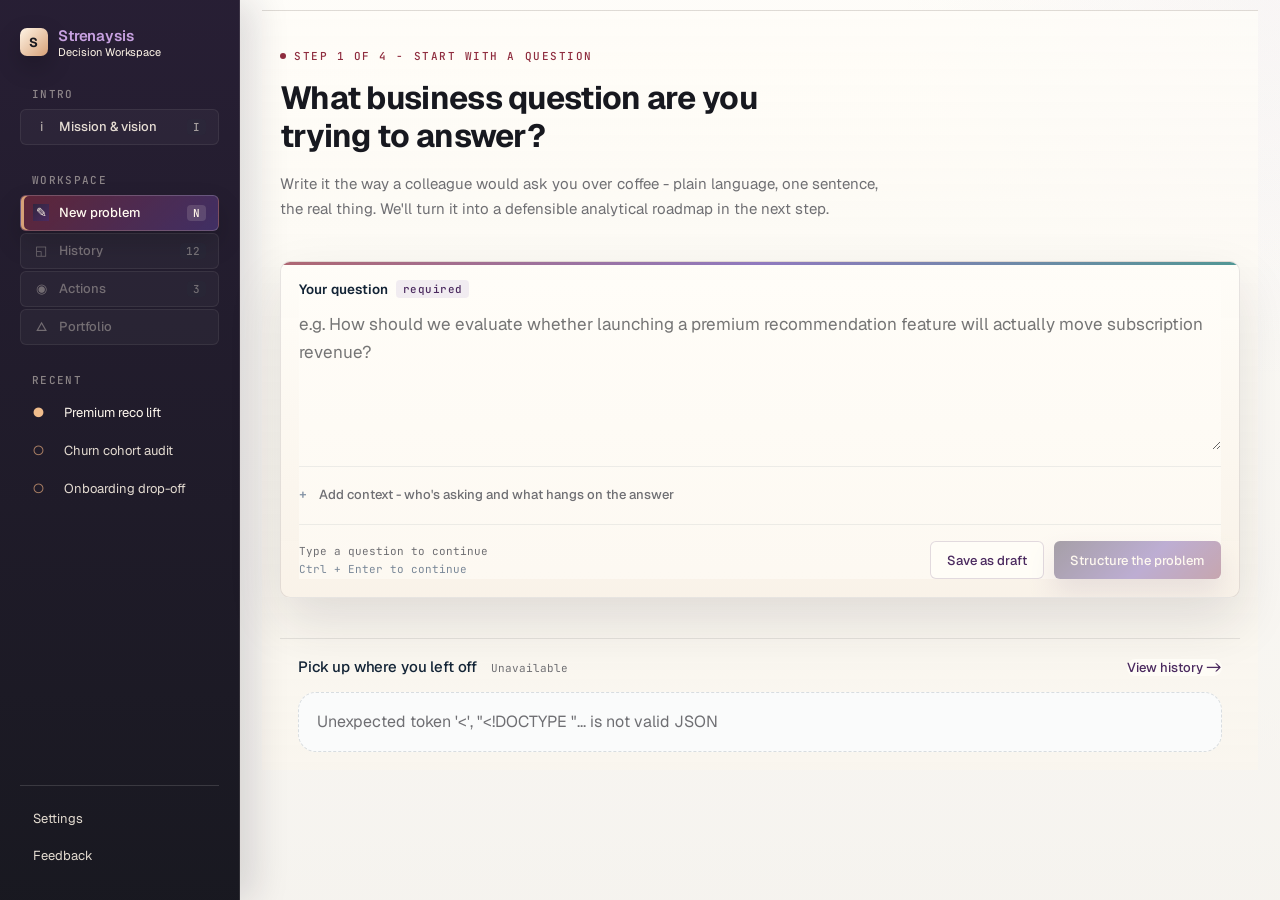
==== commit bb618301: "Align problem flow sticky actions" ====
--- a/src/strenaysis/web/index.html
+++ b/src/strenaysis/web/index.html
@@ -155,7 +155,7 @@
                 <p class="step-home-kicker"><span class="step-home-dot"></span> Product purpose</p>
                 <h2 class="intro-panel-title">Strenaysis is a framing layer for data teams.</h2>
                 <p class="intro-panel-lede">
-                  It starts before the query, before the dashboard, and before the model. The workspace helps teams agree on what they are actually trying to learn.
+                  It starts before the query, dashboard, or model. The workspace helps teams agree on what they are trying to learn, why it matters, and what evidence would make the answer decision-ready.
                 </p>
               </div>
 
@@ -178,14 +178,77 @@
                     Strenaysis gives stakeholders, analysts, and leads a shared artifact for agreeing on what is worth learning and what evidence is needed.
                   </p>
                   <p>
-                    The long-term vision is a reasoning workspace that moves teams from unclear requests to decision-ready workplans.
+                    The long-term vision is a workspace where framing, assumptions, evidence gaps, and decision rules survive the conversation that created them.
+                  </p>
+                </article>
+
+                <article class="intro-statement-card">
+                  <p class="mission-vision-label">Pitch</p>
+                  <h3>Most AI accelerates answers. Strenaysis works upstream.</h3>
+                  <p>
+                    The product helps a team classify the problem, decompose it into ordered reasoning nodes, and produce a workplan that can be reviewed before analysis starts.
+                  </p>
+                  <p>
+                    The core promise is simple: question in, workplan out.
+                  </p>
+                </article>
+
+                <article class="intro-statement-card">
+                  <p class="mission-vision-label">Problem space</p>
+                  <h3>The highest-cost analytics mistakes happen before the work begins.</h3>
+                  <p>
+                    Stakeholders often bring worries, not analysis-ready questions. Analysts then spend cycles decoding the ask, negotiating scope, and retrofitting business meaning after the fact.
+                  </p>
+                  <p>
+                    Strenaysis makes that framing work explicit enough to inspect, revise, and reuse.
+                  </p>
+                </article>
+
+                <article class="intro-statement-card">
+                  <p class="mission-vision-label">Audience</p>
+                  <h3>One artifact for stakeholders, analysts, and leads.</h3>
+                  <p>
+                    Operators and PMs get help translating a concern into an answerable question. DAs and DSs get a sharper starting point. Leads get a visible review surface for reasoning quality.
+                  </p>
+                </article>
+
+                <article class="intro-statement-card">
+                  <p class="mission-vision-label">Riskiest assumption</p>
+                  <h3>Will analysts trust an LLM's breakdown of their problem?</h3>
+                  <p>
+                    Trust means the classification is right often enough, the coaching questions are sharp enough, and the sequence feels like something a senior analyst would respect.
+                  </p>
+                  <p>
+                    If that fails, the fallback is template-first: hand-authored node sets by problem type, with the model filling in the user's specifics.
+                  </p>
+                </article>
+
+                <article class="intro-statement-card">
+                  <p class="mission-vision-label">Product loop</p>
+                  <h3>Frame, roadmap, workspace, summary.</h3>
+                  <p>
+                    Capture the question in plain language, classify and decompose it, coach through each node, then assemble an executive summary and workplan.
+                  </p>
+                  <p>
+                    Teams can stop after the roadmap and still leave with a clearer analytical path than they started with.
+                  </p>
+                </article>
+
+                <article class="intro-statement-card">
+                  <p class="mission-vision-label">Prototype learning</p>
+                  <h3>The artifact is the product; the model is the muscle.</h3>
+                  <p>
+                    Response types such as Confirmed, Assumption, and Hypothesis became the spine of review. Reorderable nodes matched how analysts actually work.
+                  </p>
+                  <p>
+                    The export matters because it carries the data team's reasoning into the decision room.
                   </p>
                 </article>
               </div>
 
               <div class="intro-panel-callout">
                 <p>
-                  Most generative AI raises the floor on producing answers. Strenaysis works upstream: deciding which questions are worth answering.
+                  Strenaysis is built on a quieter product bet: data teams create leverage when they help the business see what it is actually deciding.
                 </p>
                 <button id="intro-start-problem" class="primary-button" type="button">Start a new problem</button>
               </div>
@@ -270,14 +333,14 @@
             <div class="roadmap-header problem-flow-header">
               <div class="roadmap-header-copy problem-flow-copy">
                 <div class="step-home-topbar" aria-label="Breadcrumb">
-                  <span>Workspace</span>
+                  <span>Current problem</span>
                   <span class="step-home-topbar-sep">/</span>
-                  <span class="is-active">Roadmap workspace</span>
-                </div>
-                <p class="step-home-kicker"><span class="step-home-dot"></span> Step 2 of 4 - Diagnose the framing</p>
-                <h2 class="roadmap-header-title problem-flow-title">Review the strategic question, choose the diagnostic lens, and identify the nodes that still need evidence.</h2>
+                  <span class="is-active">Analysis path</span>
+                </div>
+                <p class="step-home-kicker"><span class="step-home-dot"></span> Step 2 of 4 - Choose an analysis path</p>
+                <h2 class="roadmap-header-title problem-flow-title">Seven nodes. Work them in any order.</h2>
                 <p class="roadmap-header-lede problem-flow-lede">
-                  Keep the question editable, pressure-test the problem type, then open any roadmap node to capture assumptions, evidence, and unknowns for the workbench.
+                  Each node is a conversation with the system that forces you to think through one aspect of the problem. Pick whichever feels clearest and start there.
                 </p>
               </div>
               <div class="roadmap-header-status problem-flow-status">
@@ -299,10 +362,10 @@
                 <section class="board-card board-section roadmap-question-panel">
                   <div class="section-heading">
                     <div>
-                      <p class="card-label">Strategic Question</p>
-                      <h3>Tighten the business ask</h3>
+                      <p class="card-label">Your question</p>
+                      <h3>Keep the ask editable</h3>
                       <p class="section-copy">
-                        The roadmap references the latest version of the question below, so keep it grounded in the real decision and operating context.
+                        The roadmap references the latest version below, so keep it grounded in the real decision and operating context.
                       </p>
                     </div>
                     <div class="roadmap-panel-actions">
@@ -316,14 +379,14 @@
                   <div class="roadmap-card-body">
                     <div class="editor-card roadmap-main-question-card">
                       <div class="roadmap-main-question-head">
-                        <label class="field-label" for="roadmap-problem-input">Strategic Question</label>
+                        <label class="field-label" for="roadmap-problem-input">Your question</label>
                         <button id="open-roadmap-problem-details" class="ghost-button roadmap-context-trigger" type="button">
                           Additional Context
                         </button>
                       </div>
                       <textarea
                         id="roadmap-problem-input"
-                        rows="6"
+                        rows="3"
                         placeholder="Refine the question here before confirming the roadmap."
                       ></textarea>
                       <div id="roadmap-problem-details-preview" class="roadmap-details-preview empty">
@@ -342,7 +405,7 @@
                 <section class="board-card board-section roadmap-assessment-panel">
                   <div class="section-heading">
                     <div>
-                      <p class="card-label">Diagnostic Framing</p>
+                      <p class="card-label">Problem assessment</p>
                       <h3>Choose the analytical lens</h3>
                       <p class="section-copy">
                         Keep the roadmap aligned with the kind of decision, uncertainty, and evidence standard this problem requires.
@@ -457,10 +520,10 @@
             <section class="board-card board-section roadmap-sequence-panel">
               <div class="section-heading roadmap-sequence-heading">
                 <div>
-                  <p class="card-label">Research Roadmap</p>
+                  <p class="card-label">Nodes</p>
                   <h3>Diagnostic Pathway</h3>
                   <p class="section-copy">
-                    Review the proposed sequence, open any node to capture assumptions or evidence gaps, and only confirm once the diagnostic path feels right.
+                    Drag to reorder. Click any node to start a guided conversation. Nodes settle when all questions are addressed.
                   </p>
                 </div>
                 <div class="roadmap-confirm-wrap">
@@ -491,8 +554,9 @@
               </div>
               <div class="roadmap-bottom-bar">
                 <div class="roadmap-bottom-bar-inner">
-                  <button id="open-roadmap-log-bottom" class="secondary-button" type="button">Review Full Log</button>
-                  <button id="confirm-roadmap-bottom" class="primary-button roadmap-confirm-button" type="button">Continue to Workspace</button>
+                  <span id="roadmap-progress-copy-bottom" class="roadmap-progress-copy roadmap-progress-copy-bottom">No roadmap yet.</span>
+                  <button id="back-roadmap-bottom" class="secondary-button roadmap-back-button" type="button">&larr; Back to question</button>
+                  <button id="confirm-roadmap-bottom" class="primary-button roadmap-confirm-button" type="button">Continue to workspace</button>
                 </div>
               </div>
             </section>
@@ -502,12 +566,14 @@
             <div class="board-hero detail-hero problem-flow-header">
               <div class="problem-flow-copy">
                 <div class="step-home-topbar" aria-label="Breadcrumb">
+                  <span>Current problem</span>
+                  <span class="step-home-topbar-sep">/</span>
                   <span>Workspace</span>
                   <span class="step-home-topbar-sep">/</span>
-                  <span class="is-active">Think tank workbench</span>
-                </div>
-                <p class="step-home-kicker"><span class="step-home-dot"></span> Step 3 of 4 - Convert diagnosis into workstreams</p>
-                <h2 id="detail-title" class="problem-flow-title">Think Tank Workbench</h2>
+                  <span id="detail-breadcrumb-node" class="is-active">Node</span>
+                </div>
+                <p class="step-home-kicker"><span class="step-home-dot"></span> Step 3 of 4 - Guided workspace</p>
+                <h2 id="detail-title" class="problem-flow-title">What must be true for this node to work?</h2>
                 <p class="section-copy problem-flow-lede" id="detail-subtitle"></p>
               </div>
               <div class="detail-hero-actions problem-flow-status">
@@ -523,8 +589,8 @@
             <section class="board-card board-section detail-node-switcher-card">
               <div class="section-heading">
                 <div>
-                  <p class="card-label">Diagnostic Pathway</p>
-                  <h3>Move Across the Research Sequence</h3>
+                  <p class="card-label">Nodes</p>
+                  <h3>Move across the research sequence</h3>
                 </div>
               </div>
               <div class="detail-node-switcher-row">
@@ -541,26 +607,26 @@
                 <section class="board-card board-section detail-brief-card">
                   <div class="detail-brief-header">
                     <div>
-                  <p class="card-label">Selected Strategic Lens</p>
+                      <p class="card-label">Node brief</p>
                       <h3 id="detail-step-title">Workbench Node</h3>
                     </div>
                   </div>
                   <div class="detail-brief-block">
-                    <span class="detail-brief-label">Lens / Workstream</span>
+                    <span class="detail-brief-label">Node</span>
                     <div id="detail-node-name" class="detail-brief-value"></div>
                   </div>
                   <div class="detail-brief-block">
-                    <span class="detail-brief-label">Strategic Tension</span>
+                    <span class="detail-brief-label">Description</span>
                     <div id="detail-node-description-preview" class="detail-brief-preview"></div>
                   </div>
                   <div class="detail-brief-block">
-                    <span class="detail-brief-label">Hypothesis Tree</span>
+                    <span class="detail-brief-label">Guidance</span>
                     <div id="detail-node-breakdown-preview" class="detail-brief-preview detail-brief-preview-breakdown"></div>
                   </div>
                   <textarea id="detail-node-description" class="visually-hidden" rows="3"></textarea>
                   <textarea id="detail-node-breakdown" class="visually-hidden" rows="5"></textarea>
                   <div class="detail-brief-footnote">
-                    Keep this brief visible while the workbench turns the diagnosis into evidence needs, research questions, risks, and a workstream plan.
+                    Keep this brief visible while the workspace turns the node into evidence needs, research questions, risks, and workplan items.
                   </div>
                 </section>
               </aside>
@@ -570,9 +636,9 @@
                   <div class="section-heading collapsible-heading">
                     <div>
                       <p class="card-label">Evidence Log</p>
-                      <h3>Earlier Diagnostic Coverage</h3>
+                      <h3>Answered questions</h3>
                       <p class="section-copy">
-                        Review the questions, assumptions, and evidence already captured for this strategic lens.
+                        Review the questions, assumptions, and evidence already captured for this node.
                       </p>
                     </div>
                     <div class="section-heading-actions">
@@ -602,10 +668,10 @@
                 <section class="board-card board-section detail-section-emphasis collapsible-section is-open" data-section="workbench">
                   <div class="section-heading collapsible-heading">
                     <div>
-                      <p class="card-label">Strategy Workbench</p>
-                      <h3>Hypothesis, Evidence, and Decision Path</h3>
+                      <p class="card-label">Guided workspace</p>
+                      <h3>Hypothesis, evidence, and decision path</h3>
                       <p class="section-copy">
-                        Pressure-test the current lens, define the evidence required, and convert the node into a credible research workstream.
+                        Pressure-test the current node, define the evidence required, and convert the thinking into a credible research workstream.
                       </p>
                     </div>
                     <div class="section-heading-actions">
@@ -661,10 +727,10 @@
                 <section class="board-card board-section detail-section-emphasis collapsible-section is-open" data-section="planning">
                   <div class="section-heading collapsible-heading">
                     <div>
-                      <p class="card-label">Operating Plan</p>
-                      <h3>Workstreams, Owners, and Blockers</h3>
+                      <p class="card-label">Workplan</p>
+                      <h3>Workstreams, owners, and blockers</h3>
                       <p class="section-copy">
-                        Convert the research workstream into practical tasks, owners, approval needs, and visible blockers.
+                        Action items become the practical handoff: task, owner, approval need, artifact, and blocker.
                       </p>
                     </div>
                     <div class="section-heading-actions">
@@ -724,32 +790,50 @@
                 </div>
               </div>
             </div>
+            <div class="detail-bottom-bar">
+              <div class="detail-bottom-bar-inner">
+                <div class="detail-bottom-status">
+                  <span class="detail-saved-dot"></span>
+                  <span>All changes saved</span>
+                </div>
+                <div class="detail-bottom-progress-row">
+                  <div id="detail-bottom-progress-track" class="detail-bottom-progress-track" aria-hidden="true"></div>
+                  <span id="detail-bottom-progress-copy" class="detail-bottom-progress-copy">0 of 0 settled</span>
+                </div>
+                <button id="detail-bottom-back" class="secondary-button detail-bottom-back" type="button">&larr; Back to analysis path</button>
+                <button id="detail-bottom-next" class="primary-button detail-bottom-next" type="button">Continue to summary</button>
+              </div>
+            </div>
           </section>
 
           <section id="step-summary" class="step-panel">
             <div class="board-hero summary-hero problem-flow-header">
               <div class="problem-flow-copy">
                 <div class="step-home-topbar" aria-label="Breadcrumb">
-                  <span>Workspace</span>
+                  <span>Current problem</span>
                   <span class="step-home-topbar-sep">/</span>
-                  <span class="is-active">Strategy brief</span>
-                </div>
-                <p class="step-home-kicker"><span class="step-home-dot"></span> Step 4 of 4 - Review the strategy brief</p>
-                <h2 class="problem-flow-title">Strategy Brief and Operating Plan</h2>
+                  <span class="is-active">Review</span>
+                </div>
+                <p class="step-home-kicker"><span class="step-home-dot"></span> Step 4 of 4 - Review and export</p>
+                <h2 class="problem-flow-title">Everything you worked through, in one view.</h2>
                 <p class="section-copy problem-flow-lede">
-                  Review the advisory memo first, then move through each diagnostic lens, evidence plan, risk note, and consolidated work plan.
+                  Export it, save it, or share it with your team. The brief keeps the executive read, node evidence, and workplan together.
                 </p>
               </div>
-              <div class="section-heading-actions summary-hero-actions">
-                <button id="save-problem-framing" class="primary-button" type="button" disabled aria-disabled="true">Save This Problem Framing</button>
-                <button id="export-docx" class="secondary-button" type="button">Download Word</button>
-                <button id="export-pptx" class="secondary-button" type="button">Download PowerPoint</button>
-                <div class="board-hero-badge">Summary</div>
-              </div>
-            </div>
-            <section class="board-card board-section">
+            </div>
+            <section class="board-card board-section summary-report-shell">
               <div id="summary-content" class="summary-grid"></div>
-              <button id="restart-flow" class="secondary-button">Start Over</button>
+              <section class="summary-export-bar">
+                <span class="summary-export-info">Export includes all nodes, action items, and the decision rule.</span>
+                <span class="spacer"></span>
+                <button id="export-docx" class="secondary-button" type="button">Download .docx</button>
+                <button id="export-pptx" class="secondary-button" type="button">Download .pptx</button>
+              </section>
+              <div class="summary-footer-actions">
+                <button id="restart-flow" class="secondary-button summary-start-over" type="button">&larr; Start a new problem</button>
+                <span class="spacer"></span>
+                <button id="save-problem-framing" class="primary-button" type="button">Save to history</button>
+              </div>
             </section>
           </section>
 
--- a/src/strenaysis/web/styles.css
+++ b/src/strenaysis/web/styles.css
@@ -2064,9 +2064,15 @@
 }
 
 .sidebar {
+  position: sticky;
+  top: 0;
+  align-self: start;
   display: flex;
   flex-direction: column;
   gap: 16px;
+  min-height: 100vh;
+  max-height: 100vh;
+  overflow-y: auto;
   padding: 16px 12px 12px;
   background: linear-gradient(180deg, #fbfcfe, #f2f5f9);
   border-right: 1px solid rgba(39, 61, 82, 0.08);
@@ -3596,26 +3602,52 @@
 }
 
 .roadmap-bottom-bar {
-  position: sticky;
-  bottom: 12px;
-  z-index: 8;
+  position: fixed;
+  left: 240px;
+  right: 0;
+  bottom: 0;
+  z-index: 40;
   display: flex;
-  justify-content: flex-end;
-  margin-top: 16px;
-  padding-top: 8px;
+  justify-content: stretch;
+  margin: 0;
+  padding: 14px 22px;
+  border-top: 1px solid rgba(39, 61, 82, 0.1);
+  background: rgba(248, 250, 252, 0.94);
+  backdrop-filter: blur(12px);
 }
 
 .roadmap-bottom-bar-inner {
-  display: inline-flex;
+  display: flex;
   align-items: center;
   justify-content: flex-end;
-  gap: 10px;
-  padding: 10px 12px;
-  border: 1px solid rgba(39, 61, 82, 0.08);
-  border-radius: 999px;
-  background: rgba(255, 255, 255, 0.94);
-  box-shadow: 0 14px 32px rgba(19, 36, 54, 0.12);
-  backdrop-filter: blur(12px);
+  gap: 28px;
+  width: 100%;
+  padding: 0;
+  border: 0;
+  border-radius: 0;
+  background: transparent;
+  box-shadow: none;
+}
+
+.roadmap-progress-copy-bottom {
+  margin-right: auto;
+  color: var(--muted);
+  font-family: "JetBrains Mono", "SFMono-Regular", Consolas, monospace;
+  font-size: 0.8125rem;
+  font-weight: 400;
+  letter-spacing: 0.04em;
+  font-variant-numeric: tabular-nums;
+}
+
+.roadmap-back-button {
+  padding: 0;
+  border: 0;
+  border-radius: 0;
+  background: transparent;
+  color: var(--muted);
+  box-shadow: none;
+  text-decoration: underline;
+  text-underline-offset: 2px;
 }
 
 .roadmap-list {
@@ -5969,8 +6001,10 @@
 .app-shell[data-active-problem-panel="roadmap"] .sidebar-footer,
 .app-shell[data-active-problem-panel="details"] .sidebar-footer,
 .app-shell[data-active-problem-panel="summary"] .sidebar-footer {
+  margin-top: auto;
   gap: 4px;
   padding-top: 16px;
+  border-top: 1px solid rgba(255, 253, 248, 0.14);
 }
 
 .utility-item,
@@ -5988,12 +6022,1153 @@
   font-weight: 400;
 }
 
+/* Step 2 PM handoff alignment: preserve product behavior, tighten the work surface. */
+#step-roadmap {
+  width: min(960px, 100%);
+  margin: 0 auto;
+}
+
+#step-roadmap .roadmap-header {
+  margin: 0 0 40px;
+}
+
+#step-roadmap .roadmap-header-copy {
+  max-width: 760px;
+}
+
+#step-roadmap .roadmap-header-title {
+  max-width: 18ch;
+  font-size: clamp(2rem, 4vw, 3rem);
+  line-height: 1.2;
+  letter-spacing: -0.022em;
+}
+
+#step-roadmap .roadmap-header-lede {
+  max-width: 760px;
+  font-size: 0.9375rem;
+  line-height: 1.65;
+}
+
+#step-roadmap .roadmap-header-status {
+  display: none;
+}
+
+#step-roadmap .roadmap-stack {
+  gap: 0;
+}
+
+#step-roadmap .roadmap-top-frame {
+  margin-bottom: 48px;
+}
+
+#step-roadmap .roadmap-top-grid {
+  grid-template-columns: minmax(0, 1.1fr) minmax(0, 1fr);
+  gap: 24px;
+}
+
+#step-roadmap .roadmap-question-panel,
+#step-roadmap .roadmap-assessment-panel,
+#step-roadmap .roadmap-sequence-panel {
+  padding: 22px 26px;
+  border-radius: 10px;
+  gap: 18px;
+}
+
+#step-roadmap .roadmap-question-panel,
+#step-roadmap .roadmap-assessment-panel {
+  grid-template-rows: auto minmax(0, 1fr);
+}
+
+#step-roadmap .roadmap-question-panel .section-heading,
+#step-roadmap .roadmap-assessment-panel .section-heading {
+  height: auto;
+  min-height: 0;
+}
+
+#step-roadmap .roadmap-question-panel .card-label,
+#step-roadmap .roadmap-assessment-panel .card-label,
+#step-roadmap .roadmap-sequence-panel .card-label {
+  font-size: 0.6875rem;
+  letter-spacing: 0.11em;
+}
+
+#step-roadmap .roadmap-question-panel .section-heading h3,
+#step-roadmap .roadmap-assessment-panel .section-heading h3,
+#step-roadmap .roadmap-sequence-panel .section-heading h3 {
+  font-size: 1rem;
+  line-height: 1.2;
+}
+
+#step-roadmap .roadmap-question-panel .section-copy,
+#step-roadmap .roadmap-assessment-panel .section-copy,
+#step-roadmap .roadmap-sequence-panel .section-copy {
+  font-size: 0.8125rem;
+  line-height: 1.55;
+}
+
+#step-roadmap .roadmap-card-body {
+  overflow: visible;
+}
+
+#step-roadmap .roadmap-main-question-card {
+  min-height: 270px;
+  padding: 18px 20px;
+  border-radius: 8px;
+  gap: 14px;
+}
+
+#step-roadmap .roadmap-main-question-card .field-label,
+#step-roadmap .roadmap-assessment-panel .field-label {
+  font-size: 0.75rem;
+  letter-spacing: 0;
+  text-transform: none;
+}
+
+#step-roadmap #roadmap-problem-input {
+  min-height: 116px;
+  height: auto;
+  font-size: 0.9375rem;
+  line-height: 1.55;
+}
+
+#step-roadmap .roadmap-context-trigger {
+  min-height: 32px;
+  padding: 6px 12px;
+  border-radius: 6px;
+  font-size: 0.8125rem;
+}
+
+#step-roadmap .roadmap-details-preview {
+  padding-top: 10px;
+  border-top: 1px solid rgba(39, 61, 82, 0.08);
+  font-size: 0.75rem;
+}
+
+#step-roadmap .assessment-card {
+  display: grid;
+  grid-template-columns: 1fr;
+  min-height: 270px;
+  gap: 12px;
+}
+
+#step-roadmap .assessment-choice-stack {
+  gap: 6px;
+  overflow: visible;
+  padding-right: 0;
+}
+
+#step-roadmap .assessment-choice-card {
+  grid-template-columns: 20px minmax(0, 1fr) auto;
+  padding: 10px 12px;
+  border-radius: 6px;
+  background: rgba(255, 255, 255, 0.76);
+}
+
+#step-roadmap .assessment-choice-radio {
+  width: 14px;
+  height: 14px;
+  margin-top: 3px;
+}
+
+#step-roadmap .assessment-choice-card.is-selected .assessment-choice-radio::after {
+  inset: 3px;
+}
+
+#step-roadmap .assessment-choice-title-row {
+  display: contents;
+}
+
+#step-roadmap .assessment-choice-copy {
+  display: grid;
+  grid-template-columns: minmax(0, 1fr) auto;
+  gap: 2px 10px;
+}
+
+#step-roadmap .assessment-choice-copy strong {
+  font-size: 0.875rem;
+  font-weight: 500;
+}
+
+#step-roadmap .assessment-choice-copy > span:not(.assessment-choice-title-row) {
+  grid-column: 1 / -1;
+  font-size: 0.75rem;
+  line-height: 1.45;
+}
+
+#step-roadmap .assessment-choice-badge {
+  grid-column: 2;
+  grid-row: 1;
+  align-self: center;
+  padding: 0;
+  border-radius: 0;
+  background: transparent;
+  color: var(--primary);
+  font-size: 0.625rem;
+  letter-spacing: 0.08em;
+}
+
+#step-roadmap .assessment-copy {
+  gap: 10px;
+  padding: 14px 16px;
+  border-left: 2px solid rgba(34, 87, 122, 0.32);
+  border-radius: 0 6px 6px 0;
+  background: rgba(245, 248, 252, 0.82);
+}
+
+#step-roadmap .assessment-recommendation-note {
+  padding: 0;
+  border: none;
+  background: transparent;
+  font-size: 0.8125rem;
+}
+
+#step-roadmap .roadmap-assessment-panel #assessment-title {
+  min-height: 0;
+  height: auto;
+  padding: 0;
+  border: none;
+  background: transparent;
+  box-shadow: none;
+  resize: none;
+  font-size: 0.8125rem;
+  line-height: 1.55;
+}
+
+#step-roadmap .assessment-recap-trigger {
+  width: 24px;
+  height: 24px;
+  border-radius: 999px;
+}
+
+#step-roadmap .roadmap-sequence-panel {
+  padding: 0;
+  border: none;
+  border-radius: 0;
+  background: transparent;
+  box-shadow: none;
+}
+
+#step-roadmap .roadmap-sequence-panel::before {
+  display: none;
+}
+
+#step-roadmap .roadmap-sequence-heading {
+  align-items: end;
+  margin-bottom: 16px;
+  padding-top: 32px;
+  border-top: 1px solid rgba(39, 61, 82, 0.12);
+}
+
+#step-roadmap .roadmap-toolbar-wrap {
+  margin-bottom: 14px;
+}
+
+#step-roadmap .roadmap-toolbar {
+  gap: 8px;
+}
+
+#step-roadmap #edit-sequence,
+#step-roadmap #save-sequence {
+  min-height: 36px;
+  padding: 8px 14px;
+  border-radius: 6px;
+  font-size: 0.8125rem;
+}
+
+#step-roadmap .roadmap-progress-inline {
+  min-height: 0;
+  padding: 0;
+  border: none;
+  border-radius: 0;
+  background: transparent;
+}
+
+#step-roadmap .roadmap-progress-copy {
+  color: var(--muted);
+  font-family: "JetBrains Mono", "SFMono-Regular", Consolas, monospace;
+  font-size: 0.6875rem;
+  font-weight: 400;
+  letter-spacing: 0.04em;
+}
+
+#step-roadmap .roadmap-list {
+  border-radius: 8px;
+  background: rgba(255, 255, 255, 0.82);
+}
+
+#step-roadmap .roadmap-node-shell {
+  grid-template-columns: 24px 28px minmax(0, 1fr) auto auto;
+  gap: 12px;
+  min-height: 56px;
+  padding: 12px 16px;
+}
+
+#step-roadmap .node-grip {
+  gap: 2px;
+}
+
+#step-roadmap .node-grip span {
+  width: 10px;
+  height: 1.5px;
+}
+
+#step-roadmap .roadmap-node-shell .node-order {
+  font-size: 0.6875rem;
+}
+
+#step-roadmap .node-title-text {
+  font-size: 0.9375rem;
+  font-weight: 500;
+  line-height: 1.2;
+}
+
+#step-roadmap .node-summary-copy {
+  margin-top: 2px;
+  font-size: 0.8125rem;
+  line-height: 1.35;
+}
+
+#step-roadmap .node-state-chip {
+  font-family: "Geist", "Segoe UI", sans-serif;
+  font-size: 0.75rem;
+}
+
+#step-roadmap .node-state-chip.is-complete,
+#step-roadmap .node-state-chip.in-progress {
+  padding: 2px 7px;
+  font-size: 0.6875rem;
+}
+
+#step-roadmap .open-node {
+  font-size: 0.8125rem;
+  font-weight: 500;
+}
+
+#step-roadmap .add-node-card {
+  margin-top: 14px;
+}
+
+#step-roadmap .roadmap-list > .add-node-card-inline {
+  min-height: 0;
+  border-radius: 8px;
+  background: transparent;
+  box-shadow: none;
+}
+
+#step-roadmap .add-node-placeholder {
+  min-height: 46px;
+  padding: 12px 16px;
+  border-radius: 8px;
+  background: transparent;
+}
+
+#step-roadmap .add-node-placeholder-title {
+  font-size: 0.875rem;
+}
+
+#step-roadmap .add-node-placeholder-text {
+  font-size: 0.75rem;
+}
+
+#step-roadmap .roadmap-bottom-bar {
+  left: 240px;
+  right: 0;
+  bottom: 0;
+  justify-content: stretch;
+  margin: 0;
+  padding: 14px 22px;
+  border-top: 1px solid rgba(39, 61, 82, 0.1);
+}
+
+#step-roadmap .roadmap-bottom-bar-inner {
+  width: 100%;
+  padding: 0;
+  border: none;
+  border-radius: 0;
+  background: transparent;
+  box-shadow: none;
+}
+
+#step-roadmap .roadmap-confirm-button {
+  min-height: 46px;
+  border-radius: 6px;
+  background: #111821;
+  color: #ffffff;
+}
+
+#step-roadmap {
+  padding-bottom: 92px;
+}
+
+/* Step 3 PM handoff alignment: guided workspace, compact brief, visible workplan. */
+#step-details {
+  width: min(820px, 100%);
+  margin: 0 auto;
+  padding-bottom: 110px;
+}
+
+#step-details .detail-hero {
+  margin: 0 0 28px;
+}
+
+#step-details .problem-flow-copy {
+  max-width: 760px;
+}
+
+#step-details .problem-flow-title {
+  max-width: 19ch;
+  font-size: clamp(2rem, 4vw, 3rem);
+  line-height: 1.18;
+  letter-spacing: -0.022em;
+}
+
+#step-details .problem-flow-lede {
+  max-width: 720px;
+  font-size: 0.9375rem;
+  line-height: 1.65;
+}
+
+#step-details .detail-hero-actions {
+  display: none;
+}
+
+#step-details .detail-node-switcher-card {
+  margin-bottom: 24px;
+  padding: 0;
+  border: none;
+  border-radius: 0;
+  background: transparent;
+  box-shadow: none;
+}
+
+#step-details .detail-node-switcher-card::before {
+  display: none;
+}
+
+#step-details .detail-node-switcher-card > .section-heading {
+  display: none;
+}
+
+#step-details .detail-node-switcher-row {
+  display: block;
+}
+
+#step-details .detail-node-switcher {
+  gap: 2px;
+  padding: 0;
+  border-bottom: 1px solid rgba(39, 61, 82, 0.12);
+  scrollbar-width: none;
+}
+
+#step-details .detail-node-switcher::-webkit-scrollbar {
+  display: none;
+}
+
+#step-details .detail-node-switcher-button {
+  min-width: max-content;
+  padding: 10px 14px;
+  border: none;
+  border-bottom: 2px solid transparent;
+  border-radius: 0;
+  background: transparent;
+  box-shadow: none;
+  color: var(--muted);
+  font-size: 0.8125rem;
+  font-weight: 500;
+  transform: none;
+}
+
+#step-details .detail-node-switcher-button:hover {
+  background: transparent;
+  border-color: transparent;
+  color: var(--text);
+  transform: none;
+}
+
+#step-details .detail-node-switcher-button.is-active {
+  border-bottom-color: var(--primary);
+  background: transparent;
+  box-shadow: none;
+  color: var(--text);
+}
+
+#step-details .detail-node-switcher-button.is-settled .detail-node-switcher-index {
+  color: #4f8a66;
+}
+
+#step-details .detail-node-switcher-index {
+  width: auto;
+  height: auto;
+  border-radius: 0;
+  background: transparent;
+  color: inherit;
+  font-family: "JetBrains Mono", "SFMono-Regular", Consolas, monospace;
+  font-size: 0.6875rem;
+  font-weight: 400;
+}
+
+#step-details .detail-switcher-actions {
+  display: none;
+}
+
+#step-details .detail-workspace {
+  display: grid;
+  grid-template-columns: 1fr;
+  gap: 22px;
+}
+
+#step-details .detail-sidebar {
+  position: static;
+  top: auto;
+}
+
+#step-details .detail-sidebar,
+#step-details .detail-main {
+  gap: 22px;
+}
+
+#step-details .detail-brief-card {
+  padding: 22px 24px;
+  border-radius: 8px;
+  box-shadow: none;
+}
+
+#step-details .detail-brief-card::before {
+  display: none;
+}
+
+#step-details .detail-brief-header {
+  margin-bottom: 14px;
+}
+
+#step-details .detail-brief-header h3 {
+  font-size: 1rem;
+  line-height: 1.2;
+}
+
+#step-details .detail-brief-block {
+  display: flex;
+  gap: 24px;
+  align-items: baseline;
+}
+
+#step-details .detail-brief-block + .detail-brief-block {
+  margin-top: 12px;
+  padding-top: 12px;
+  border-top: 1px solid rgba(39, 61, 82, 0.08);
+}
+
+#step-details .detail-brief-label {
+  flex: 0 0 88px;
+  margin: 0;
+  padding-top: 1px;
+  color: var(--muted);
+  font-family: "JetBrains Mono", "SFMono-Regular", Consolas, monospace;
+  font-size: 0.6875rem;
+  font-weight: 500;
+  letter-spacing: 0.08em;
+  text-transform: uppercase;
+}
+
+#step-details .detail-brief-value,
+#step-details .detail-brief-preview {
+  min-height: 0;
+  flex: 1 1 auto;
+  padding: 0;
+  border: none;
+  border-radius: 0;
+  background: transparent;
+  color: var(--text);
+  font-size: 0.8125rem;
+  font-weight: 400;
+  line-height: 1.6;
+}
+
+#step-details .detail-brief-value {
+  font-weight: 500;
+}
+
+#step-details .detail-brief-preview-breakdown {
+  max-height: 120px;
+}
+
+#step-details .detail-brief-footnote {
+  margin-top: 14px;
+  padding-top: 12px;
+  font-size: 0.75rem;
+}
+
+#step-details .board-section {
+  border-radius: 8px;
+  box-shadow: none;
+}
+
+#step-details .board-section::before {
+  display: none;
+}
+
+#step-details .section-heading {
+  display: grid;
+  grid-template-columns: minmax(0, 1fr) auto;
+  align-items: start;
+  gap: 18px;
+  margin-bottom: 12px;
+}
+
+#step-details .section-heading-actions {
+  width: auto;
+  justify-content: flex-end;
+  align-items: flex-start;
+  flex-wrap: nowrap;
+}
+
+#step-details .section-heading h3 {
+  font-size: 1rem;
+  line-height: 1.25;
+}
+
+#step-details .section-copy {
+  font-size: 0.8125rem;
+  line-height: 1.55;
+}
+
+#step-details .section-toggle {
+  min-height: 30px;
+  padding: 5px 10px;
+  border-radius: 6px;
+  font-size: 0.75rem;
+}
+
+#step-details .detail-coverage-review,
+#step-details .followup-responses {
+  gap: 0;
+}
+
+#step-details .detail-coverage-empty,
+#step-details .followup-response-empty {
+  padding: 16px;
+  border-radius: 8px;
+  font-size: 0.8125rem;
+}
+
+#step-details .detail-coverage-card {
+  padding: 0;
+  border: none;
+  border-top: 1px solid rgba(39, 61, 82, 0.08);
+  border-radius: 0;
+  background: transparent;
+}
+
+#step-details .detail-coverage-card:first-child {
+  border-top: none;
+}
+
+#step-details .detail-coverage-summary {
+  grid-template-columns: 118px minmax(0, 1fr) auto;
+  gap: 12px;
+  padding: 12px 0;
+}
+
+#step-details .detail-coverage-type {
+  justify-content: flex-start;
+  min-height: 0;
+  padding: 0;
+  border-radius: 0;
+  background: transparent;
+  color: var(--primary);
+  font-size: 0.6875rem;
+  font-weight: 500;
+}
+
+#step-details .detail-coverage-question {
+  font-size: 0.875rem;
+  line-height: 1.45;
+}
+
+#step-details .detail-coverage-toggle {
+  font-size: 0.75rem;
+  font-weight: 500;
+}
+
+#step-details .detail-coverage-body {
+  gap: 8px;
+  padding: 0 0 14px 118px;
+  border-top: none;
+}
+
+#step-details .detail-coverage-answer {
+  padding: 10px 12px;
+  border-radius: 6px;
+}
+
+#step-details .detail-coverage-answer-type {
+  font-size: 0.6875rem;
+}
+
+#step-details .detail-coverage-answer-text {
+  font-size: 0.8125rem;
+}
+
+#step-details .thinktank-workbench-grid {
+  grid-template-columns: 1fr;
+  gap: 12px;
+}
+
+#step-details .context-panel-wide {
+  grid-column: auto;
+}
+
+#step-details .context-panel,
+#step-details .output-panel {
+  padding: 14px 16px;
+  border-radius: 8px;
+  background: rgba(255, 255, 255, 0.78);
+}
+
+#step-details .context-panel h4 {
+  font-size: 0.9375rem;
+}
+
+#step-details .context-panel-label,
+#step-details .research-tag {
+  font-size: 0.625rem;
+}
+
+#step-details .context-panel textarea,
+#step-details .output-panel textarea {
+  min-height: 72px;
+  font-size: 0.8125rem;
+  line-height: 1.55;
+}
+
+#step-details .detail-output-grid,
+#step-details .work-item-grid {
+  grid-template-columns: 1fr;
+}
+
+#step-details .work-item-card {
+  border-radius: 8px;
+  box-shadow: none;
+}
+
+#step-details .work-item-summary {
+  padding: 12px 14px;
+  background: rgba(255, 255, 255, 0.82);
+}
+
+#step-details .work-item-summary-title {
+  font-size: 0.875rem;
+}
+
+#step-details .work-item-summary-meta,
+#step-details .work-item-summary-toggle {
+  font-size: 0.75rem;
+}
+
+#step-details .work-item-body {
+  padding: 14px;
+}
+
+.detail-bottom-bar {
+  position: fixed;
+  left: 240px;
+  right: 0;
+  bottom: 0;
+  z-index: 40;
+  padding: 14px 22px;
+  border-top: 1px solid rgba(39, 61, 82, 0.1);
+  background: rgba(248, 250, 252, 0.94);
+  backdrop-filter: blur(12px);
+}
+
+.detail-bottom-bar-inner {
+  display: grid;
+  grid-template-columns: minmax(220px, 1fr) minmax(240px, 1fr) auto auto;
+  align-items: center;
+  gap: 16px;
+  width: min(990px, 100%);
+  margin: 0 auto;
+}
+
+.detail-bottom-status {
+  display: inline-flex;
+  align-items: center;
+  gap: 8px;
+  color: var(--muted);
+  font-family: "JetBrains Mono", "SFMono-Regular", Consolas, monospace;
+  font-size: 0.8125rem;
+  font-variant-numeric: tabular-nums;
+}
+
+.detail-saved-dot {
+  width: 7px;
+  height: 7px;
+  border-radius: 999px;
+  background: #4f8a66;
+}
+
+.detail-bottom-progress-row {
+  display: inline-flex;
+  align-items: center;
+  gap: 14px;
+  min-width: 0;
+}
+
+.detail-bottom-progress-track {
+  display: inline-flex;
+  align-items: center;
+  gap: 5px;
+  min-width: 0;
+}
+
+.detail-bottom-progress-segment {
+  width: 29px;
+  height: 4px;
+  border-radius: 999px;
+  background: rgba(39, 61, 82, 0.12);
+}
+
+.detail-bottom-progress-segment.is-settled {
+  background: #151922;
+}
+
+.detail-bottom-progress-segment.is-active {
+  background: var(--primary);
+}
+
+.detail-bottom-progress-copy {
+  color: var(--muted);
+  font-family: "JetBrains Mono", "SFMono-Regular", Consolas, monospace;
+  font-size: 0.8125rem;
+  font-variant-numeric: tabular-nums;
+  white-space: nowrap;
+}
+
+.detail-bottom-back {
+  padding: 0;
+  border: 0;
+  border-radius: 0;
+  background: transparent;
+  color: var(--muted);
+  box-shadow: none;
+  text-decoration: underline;
+  text-underline-offset: 2px;
+  white-space: nowrap;
+}
+
+.detail-bottom-next {
+  min-height: 46px;
+  border-radius: 6px;
+  background: #111821;
+  color: #ffffff;
+  white-space: nowrap;
+}
+
+/* Step 4 PM handoff alignment: final report, compact meta, export bar. */
+#step-summary {
+  width: min(900px, 100%);
+  margin: 0 auto;
+}
+
+#step-summary .summary-hero {
+  position: static;
+  top: auto;
+  z-index: auto;
+  margin: 0 0 28px;
+  padding: 0;
+  background: transparent;
+}
+
+#step-summary .problem-flow-copy {
+  max-width: 760px;
+}
+
+#step-summary .problem-flow-title {
+  max-width: 20ch;
+  font-size: clamp(2rem, 4vw, 3rem);
+  line-height: 1.18;
+  letter-spacing: -0.022em;
+}
+
+#step-summary .problem-flow-lede {
+  max-width: 700px;
+  font-size: 0.9375rem;
+  line-height: 1.65;
+}
+
+#step-summary .summary-report-shell {
+  padding: 0;
+  border: none;
+  border-radius: 0;
+  background: transparent;
+  box-shadow: none;
+}
+
+#step-summary .summary-report-shell::before {
+  display: none;
+}
+
+#step-summary .summary-grid {
+  gap: 32px;
+}
+
+#step-summary .summary-meta-strip {
+  grid-template-columns: repeat(4, minmax(0, 1fr));
+  gap: 1px;
+  border-radius: 8px;
+  background: rgba(39, 61, 82, 0.12);
+}
+
+#step-summary .summary-meta-card {
+  padding: 14px 16px;
+  background: rgba(255, 255, 255, 0.9);
+}
+
+#step-summary .summary-meta-label {
+  font-size: 0.6875rem;
+  font-weight: 500;
+  letter-spacing: 0.1em;
+}
+
+#step-summary .summary-meta-value {
+  color: var(--text);
+  font-size: 0.9375rem;
+  font-weight: 500;
+  line-height: 1.35;
+}
+
+#step-summary .summary-executive {
+  gap: 10px;
+  margin-bottom: 4px;
+}
+
+#step-summary .summary-executive-label {
+  color: var(--primary);
+  font-size: 0.6875rem;
+  font-weight: 500;
+}
+
+#step-summary .summary-executive-text {
+  max-width: 68ch;
+  color: var(--text);
+  font-size: 1.0625rem;
+  line-height: 1.72;
+}
+
+#step-summary .summary-node-reports {
+  gap: 0;
+}
+
+#step-summary .summary-node-report {
+  gap: 14px;
+  padding: 28px 0;
+  border-top: 1px solid rgba(39, 61, 82, 0.12);
+}
+
+#step-summary .summary-node-report:first-child {
+  padding-top: 28px;
+  border-top: 1px solid rgba(39, 61, 82, 0.12);
+}
+
+#step-summary .summary-node-report-head {
+  gap: 10px;
+}
+
+#step-summary .summary-node-report-num {
+  color: var(--muted);
+  font-size: 0.6875rem;
+  font-weight: 400;
+  letter-spacing: 0.04em;
+  text-transform: none;
+}
+
+#step-summary .summary-node-report-head h3 {
+  color: var(--text);
+  font-size: 1.125rem;
+  font-weight: 600;
+  letter-spacing: -0.01em;
+}
+
+#step-summary .summary-node-report-head .status-chip {
+  margin-left: auto;
+  min-height: 26px;
+  padding: 5px 9px;
+  border-radius: 999px;
+  font-size: 0.6875rem;
+}
+
+#step-summary .summary-node-report-copy {
+  max-width: 65ch;
+  color: var(--text);
+  font-size: 0.9375rem;
+  line-height: 1.65;
+}
+
+#step-summary .summary-node-report-grid {
+  grid-template-columns: 1fr;
+  gap: 0;
+}
+
+#step-summary .summary-node-report-block {
+  grid-template-columns: 150px minmax(0, 1fr);
+  gap: 18px;
+  padding: 11px 0;
+  border: none;
+  border-top: 1px solid rgba(39, 61, 82, 0.08);
+  border-radius: 0;
+  background: transparent;
+}
+
+#step-summary .summary-node-report-block:first-child {
+  border-top: none;
+}
+
+#step-summary .summary-node-report-block h4,
+#step-summary .summary-node-report-section h4,
+#step-summary .summary-workplan h3 {
+  color: var(--text);
+  font-size: 0.875rem;
+  font-weight: 600;
+}
+
+#step-summary .summary-node-report-block p,
+#step-summary .summary-node-empty,
+#step-summary .summary-node-qa-item p {
+  color: var(--muted);
+  font-size: 0.8125rem;
+  line-height: 1.55;
+}
+
+#step-summary .summary-node-report-section {
+  gap: 8px;
+}
+
+#step-summary .summary-node-report-section-head {
+  align-items: center;
+}
+
+#step-summary .summary-review-button {
+  min-height: 30px;
+  padding: 5px 10px;
+  border-radius: 6px;
+  font-size: 0.75rem;
+}
+
+#step-summary .summary-node-thread-list {
+  gap: 0;
+}
+
+#step-summary .summary-node-thread {
+  border: none;
+  border-top: 1px solid rgba(39, 61, 82, 0.08);
+  border-radius: 0;
+  background: transparent;
+}
+
+#step-summary .summary-node-thread:first-child {
+  border-top: none;
+}
+
+#step-summary .summary-node-thread summary {
+  padding: 10px 0;
+  color: var(--muted);
+  font-size: 0.8125rem;
+  font-weight: 500;
+}
+
+#step-summary .summary-node-thread-body {
+  gap: 0;
+  padding: 0 0 12px;
+}
+
+#step-summary .summary-node-qa-item {
+  grid-template-columns: 120px minmax(0, 1fr);
+  align-items: start;
+  gap: 12px;
+  padding: 8px 0;
+  border-top: 1px solid rgba(39, 61, 82, 0.06);
+  border-radius: 0;
+  background: transparent;
+}
+
+#step-summary .summary-node-qa-item:first-child {
+  border-top: none;
+}
+
+#step-summary .summary-node-qa-tag {
+  padding: 1px 5px;
+  border-radius: 3px;
+  font-size: 0.625rem;
+}
+
+#step-summary .summary-workplan {
+  gap: 10px;
+  margin-top: 8px;
+  padding-top: 28px;
+  border-top: 2px solid var(--text);
+}
+
+#step-summary .summary-workplan .section-copy {
+  font-size: 0.8125rem;
+}
+
+#step-summary .summary-workplan-table {
+  font-size: 0.8125rem;
+}
+
+#step-summary .summary-workplan-table th,
+#step-summary .summary-workplan-table td {
+  padding: 9px 10px 9px 0;
+}
+
+#step-summary .summary-export-bar {
+  display: flex;
+  align-items: center;
+  gap: 10px;
+  margin-top: 28px;
+  padding: 14px 16px;
+  border: 1px solid rgba(39, 61, 82, 0.12);
+  border-radius: 8px;
+  background: rgba(255, 255, 255, 0.78);
+}
+
+#step-summary .summary-export-info {
+  color: var(--muted);
+  font-size: 0.8125rem;
+  line-height: 1.45;
+}
+
+#step-summary .summary-export-bar .spacer,
+#step-summary .summary-footer-actions .spacer {
+  flex: 1;
+}
+
+#step-summary .summary-footer-actions {
+  display: flex;
+  align-items: center;
+  gap: 12px;
+  margin-top: 18px;
+}
+
+#step-summary .summary-export-bar .secondary-button,
+#step-summary .summary-footer-actions .primary-button,
+#step-summary .summary-footer-actions .secondary-button {
+  min-height: 36px;
+  padding: 8px 14px;
+  border-radius: 6px;
+  font-size: 0.8125rem;
+}
+
 @media (max-width: 1120px) {
   .app-shell {
     grid-template-columns: 1fr;
   }
 
   .sidebar {
+    position: static;
+    min-height: 0;
+    max-height: none;
+    overflow: visible;
     gap: 16px;
     padding-bottom: 14px;
     border-right: none;
@@ -6086,7 +7261,9 @@
   }
 
   .step-composer-footer,
-  .step-recent-head {
+  .step-recent-head,
+  #step-summary .summary-export-bar,
+  #step-summary .summary-footer-actions {
     flex-direction: column;
     align-items: stretch;
   }
@@ -6143,6 +7320,32 @@
     justify-content: flex-start;
   }
 
+  .roadmap-bottom-bar,
+  #step-roadmap .roadmap-bottom-bar,
+  .detail-bottom-bar {
+    left: 0;
+    padding: 12px 14px;
+  }
+
+  .roadmap-bottom-bar-inner {
+    gap: 14px;
+  }
+
+  .detail-bottom-bar-inner {
+    grid-template-columns: 1fr;
+    justify-items: stretch;
+  }
+
+  .detail-bottom-progress-row {
+    flex-wrap: wrap;
+  }
+
+  .detail-bottom-back,
+  .detail-bottom-next {
+    justify-self: stretch;
+    text-align: center;
+  }
+
   .roadmap-node-topline {
     grid-template-columns: 1fr;
   }
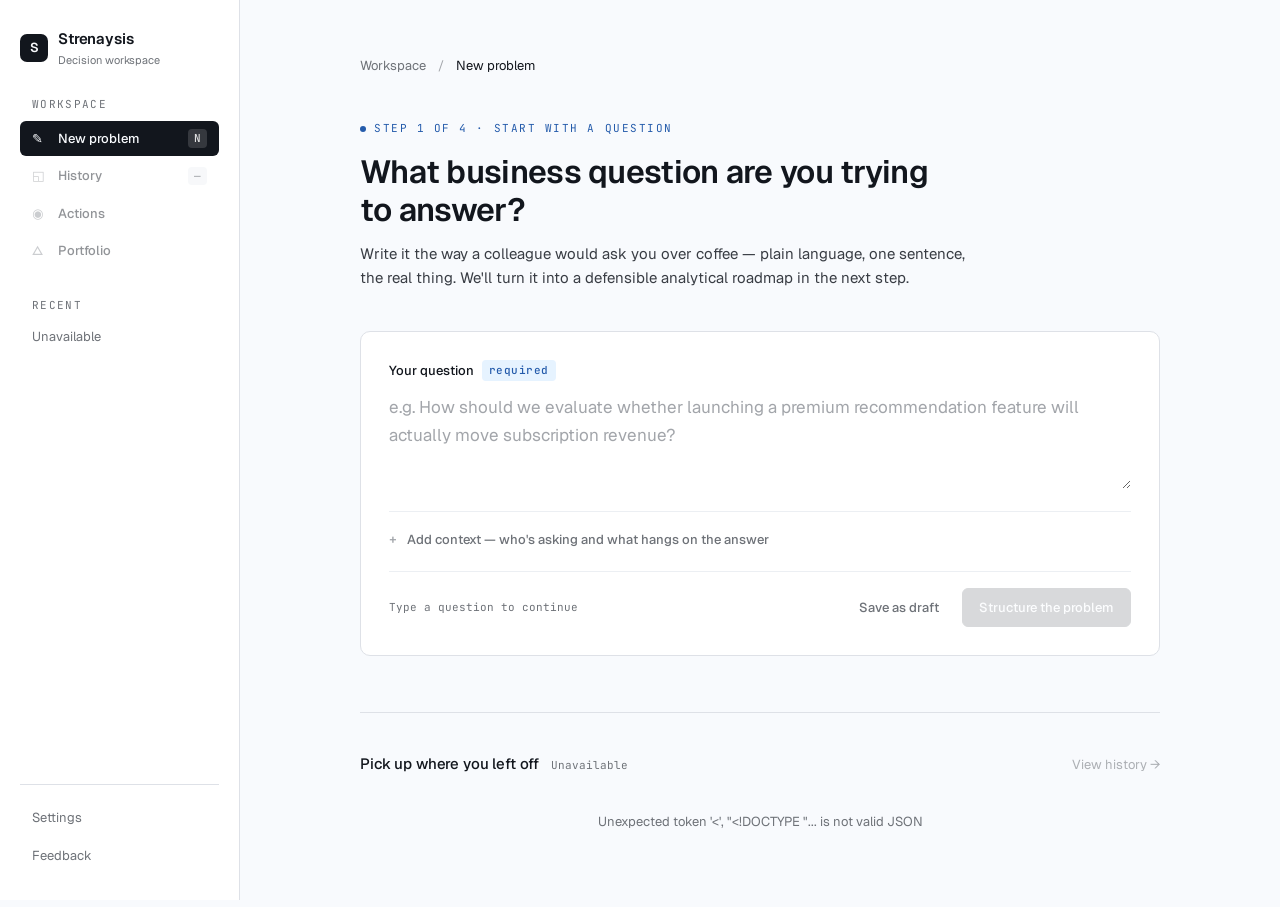
==== commit 007a7f60: "Rebuild frontend as SPA matching prototype design Replace the four step-*.html files with a single S" ====
--- a/src/strenaysis/web/index.html
+++ b/src/strenaysis/web/index.html
@@ -1,1375 +1,406 @@
 <!DOCTYPE html>
 <html lang="en">
-  <head>
-    <meta charset="UTF-8" />
-    <meta name="viewport" content="width=device-width, initial-scale=1.0" />
-    <title>Strenaysis</title>
-    <link rel="preconnect" href="https://fonts.googleapis.com" />
-    <link rel="preconnect" href="https://fonts.gstatic.com" crossorigin />
-    <link href="https://fonts.googleapis.com/css2?family=Geist:wght@300;400;500;600;700&family=JetBrains+Mono:wght@400;500&display=swap" rel="stylesheet" />
-    <link rel="stylesheet" href="styles.css" />
-  </head>
-  <body>
-    <div class="app-shell">
-      <aside class="sidebar">
-        <div class="sidebar-brand">
-          <div class="brand-mark">S</div>
+<head>
+  <meta charset="UTF-8" />
+  <meta name="viewport" content="width=device-width, initial-scale=1.0" />
+  <title>Strenaysis</title>
+  <link rel="preconnect" href="https://fonts.googleapis.com" />
+  <link rel="preconnect" href="https://fonts.gstatic.com" crossorigin />
+  <link
+    href="https://fonts.googleapis.com/css2?family=Geist:wght@300;400;500;600;700&family=JetBrains+Mono:wght@400;500&display=swap"
+    rel="stylesheet"
+  />
+  <link rel="stylesheet" href="styles.css" />
+</head>
+<body>
+
+<div class="frame">
+
+  <aside class="side" aria-label="Primary">
+    <div class="brand">
+      <div class="brand-glyph">S</div>
+      <div>
+        <div class="brand-name">Strenaysis</div>
+        <div class="brand-sub">Decision workspace</div>
+      </div>
+    </div>
+
+    <!-- Sidebar variant: Step 1 (Workspace + Recent) -->
+    <div id="side-step1">
+      <div style="margin-bottom: var(--s-6);">
+        <div class="side-label">Workspace</div>
+        <nav class="side-nav">
+          <a href="#" data-nav="home" class="on"><span class="side-ico">✎</span> New problem <span class="badge">N</span></a>
+          <a href="#" class="is-disabled" aria-disabled="true"><span class="side-ico">◱</span> History <span class="badge" id="side-history-count">—</span></a>
+          <a href="#" class="is-disabled" aria-disabled="true"><span class="side-ico">◉</span> Actions</a>
+          <a href="#" class="is-disabled" aria-disabled="true"><span class="side-ico">△</span> Portfolio</a>
+        </nav>
+      </div>
+
+      <div>
+        <div class="side-label">Recent</div>
+        <nav class="side-nav" id="side-recent-nav">
+          <div class="recent-empty" style="padding: 6px var(--s-3); text-align: left;">Loading…</div>
+        </nav>
+      </div>
+    </div>
+
+    <!-- Sidebar variant: Step 2+ (Current problem stepper + Workspace) -->
+    <div id="side-current-problem" hidden>
+      <div style="margin-bottom: var(--s-6);">
+        <div class="side-label">Current problem</div>
+        <div class="side-steps">
+          <a href="#" data-step="1" class="side-step" id="cp-step-1"><span class="snum">1</span> Question</a>
+          <a href="#" data-step="2" class="side-step" id="cp-step-2"><span class="snum">2</span> Analysis path</a>
+          <a href="#" data-step="3" class="side-step" id="cp-step-3"><span class="snum">3</span> Workspace</a>
+          <a href="#" data-step="4" class="side-step" id="cp-step-4"><span class="snum">4</span> Review</a>
+        </div>
+      </div>
+
+      <div>
+        <div class="side-label">Workspace</div>
+        <nav class="side-nav">
+          <a href="#" data-nav="home"><span class="side-ico">✎</span> New problem</a>
+          <a href="#" class="is-disabled" aria-disabled="true"><span class="side-ico">◱</span> History</a>
+          <a href="#" class="is-disabled" aria-disabled="true"><span class="side-ico">◉</span> Actions</a>
+          <a href="#" class="is-disabled" aria-disabled="true"><span class="side-ico">△</span> Portfolio</a>
+        </nav>
+      </div>
+    </div>
+
+    <div class="side-foot">
+      <button type="button">Settings</button>
+      <button type="button">Feedback</button>
+    </div>
+  </aside>
+
+  <main class="main">
+
+    <!-- ============== View: Home (Step 1) ============== -->
+    <section id="view-home" class="view" aria-label="New problem">
+
+      <div class="topbar">
+        <span class="crumb">Workspace</span>
+        <span class="sep">/</span>
+        <span class="crumb active">New problem</span>
+        <span class="spacer"></span>
+      </div>
+
+      <p class="eyebrow"><span class="dot"></span> Step 1 of 4 · Start with a question</p>
+      <h1 class="title">What business question are you trying to answer?</h1>
+      <p class="lede">
+        Write it the way a colleague would ask you over coffee — plain language, one sentence, the real thing.
+        We'll turn it into a defensible analytical roadmap in the next step.
+      </p>
+
+      <section class="composer" aria-label="Problem">
+        <label class="composer-label" for="problem-input">
+          Your question
+          <span class="tag">required</span>
+        </label>
+        <textarea
+          id="problem-input"
+          placeholder="e.g. How should we evaluate whether launching a premium recommendation feature will actually move subscription revenue?"
+        ></textarea>
+
+        <details class="context" id="context-details">
+          <summary>Add context — who's asking and what hangs on the answer</summary>
+          <textarea
+            id="problem-details-input"
+            placeholder="Who's asking, what prompted it, what decision hangs on the answer, and by when."
+          ></textarea>
+        </details>
+
+        <div class="composer-foot">
+          <span class="counter" id="char-counter">Type a question to continue</span>
+          <span class="spacer"></span>
+          <button type="button" class="btn btn-ghost" id="save-draft-btn">Save as draft</button>
+          <button
+            type="button"
+            class="btn btn-primary"
+            id="structure-problem-btn"
+            aria-disabled="true"
+          >
+            Structure the problem
+          </button>
+        </div>
+      </section>
+
+      <section class="recent" aria-label="Recent problems">
+        <div class="recent-head">
+          <h3>Pick up where you left off</h3>
+          <span class="count" id="recent-count">—</span>
+          <span class="spacer"></span>
+          <a href="#" class="view-link is-disabled" aria-disabled="true" style="pointer-events:none; opacity:0.55;">View history →</a>
+        </div>
+        <div id="recent-list">
+          <div class="recent-empty">Loading…</div>
+        </div>
+      </section>
+
+    </section>
+
+    <!-- ============== View: Roadmap (Step 2) ============== -->
+    <section id="view-roadmap" class="view" hidden aria-label="Analysis path">
+
+      <div class="topbar">
+        <span class="crumb">Current problem</span>
+        <span class="sep">/</span>
+        <span class="crumb active">Analysis path</span>
+        <span class="spacer"></span>
+      </div>
+
+      <p class="eyebrow"><span class="dot"></span> Step 2 of 4 · Choose an analysis path</p>
+      <h1 class="title" id="roadmap-title">Work them in any order.</h1>
+      <p class="lede">Each node is a conversation with the system that forces you to think through one aspect of the problem. Pick whichever feels clearest and start there.</p>
+
+      <!-- Question + Assessment -->
+      <div class="twocol">
+        <section class="panel">
+          <div class="panel-title">
+            Your question
+            <span class="tag">auto-saves</span>
+          </div>
+          <textarea id="roadmap-question" rows="3"></textarea>
+        </section>
+
+        <section class="panel">
+          <div class="panel-title">
+            Problem assessment
+            <span class="spacer"></span>
+            <span class="chip active" id="roadmap-type-chip"><span class="dot"></span> —</span>
+          </div>
+          <p class="assessment-why" id="assessment-why">—</p>
+
+          <ul class="types" id="problem-types">
+            <li><label>
+              <input type="radio" name="ptype" value="descriptive_analysis" />
+              <div><div class="type-name">Descriptive</div><div class="type-desc">Explain what happened and for whom.</div></div>
+              <span class="recommended-slot" data-type="descriptive_analysis"></span>
+            </label></li>
+            <li><label>
+              <input type="radio" name="ptype" value="predictive_modeling" />
+              <div><div class="type-name">Predictive modeling</div><div class="type-desc">Estimate an outcome from observed inputs.</div></div>
+              <span class="recommended-slot" data-type="predictive_modeling"></span>
+            </label></li>
+            <li><label>
+              <input type="radio" name="ptype" value="experiment_causal_question" />
+              <div><div class="type-name">Experiment / causal question</div><div class="type-desc">Isolate the effect of an intervention against a counterfactual.</div></div>
+              <span class="recommended-slot" data-type="experiment_causal_question"></span>
+            </label></li>
+            <li><label>
+              <input type="radio" name="ptype" value="operational_optimization" />
+              <div><div class="type-name">Operational optimization</div><div class="type-desc">Choose the action that minimizes regret under constraints.</div></div>
+              <span class="recommended-slot" data-type="operational_optimization"></span>
+            </label></li>
+          </ul>
+
+          <button class="btn btn-primary" id="update-path-btn" style="display:none; margin-top: var(--s-4); width: 100%;">
+            Update analysis path
+          </button>
+        </section>
+      </div>
+
+      <!-- Node grid header -->
+      <div style="margin-bottom: var(--s-4);">
+        <div class="field-label" style="margin-bottom: 4px;">Nodes</div>
+        <p style="font-size: var(--text-sm); color: var(--muted); margin: 0 0 var(--s-4);">Drag to reorder. Click any node to start a guided conversation. Nodes settle when all questions are addressed.</p>
+      </div>
+
+      <div class="node-list" id="node-list">
+        <!-- node rows rendered by app.js -->
+      </div>
+
+      <!-- Add custom node -->
+      <button type="button" class="add-node-trigger" id="add-node-trigger">
+        <span class="plus">+</span> Add a custom node
+      </button>
+
+      <div class="add-node-form" id="add-node-form">
+        <div class="anf-title">
+          New node
+          <span class="tag">custom</span>
+        </div>
+        <div class="anf-fields">
           <div>
-            <p class="sidebar-label">Strenaysis</p>
-            <h1 class="sidebar-title">Decision Workspace</h1>
+            <label class="field-label" for="new-node-name">Node name</label>
+            <input type="text" id="new-node-name" placeholder="e.g. Stakeholder alignment, Ethics review, Cost model" />
           </div>
-        </div>
-
-        <div class="step1-sidebar-shell" aria-label="Step 1 sidebar">
-          <div class="step1-sidebar-section step1-sidebar-intro-section">
-            <p class="step1-sidebar-label">Intro</p>
-            <div class="step1-sidebar-links">
-              <button id="step1-sidebar-intro" class="step1-sidebar-link" type="button">
-                <span class="step1-sidebar-link-main">
-                  <span class="step1-sidebar-link-icon">i</span>
-                  <span>Mission &amp; vision</span>
-                </span>
-                <span class="step1-sidebar-badge">I</span>
-              </button>
-            </div>
+          <div>
+            <label class="field-label" for="new-node-desc">Description</label>
+            <textarea id="new-node-desc" rows="2" placeholder="What should this node force you to think through? One or two sentences."></textarea>
           </div>
-
-          <div class="step1-sidebar-section">
-            <p class="step1-sidebar-label">Workspace</p>
-            <div class="step1-sidebar-links">
-              <button id="step1-sidebar-new-problem" class="step1-sidebar-link is-active" type="button">
-                <span class="step1-sidebar-link-main">
-                  <span class="step1-sidebar-link-icon">✎</span>
-                  <span>New problem</span>
-                </span>
-                <span class="step1-sidebar-badge">N</span>
-              </button>
-              <button id="step1-sidebar-history" class="step1-sidebar-link is-disabled" type="button" disabled aria-disabled="true">
-                <span class="step1-sidebar-link-main">
-                  <span class="step1-sidebar-link-icon">◱</span>
-                  <span>History</span>
-                </span>
-                <span class="step1-sidebar-badge">12</span>
-              </button>
-              <button id="step1-sidebar-actions" class="step1-sidebar-link is-disabled" type="button" disabled aria-disabled="true">
-                <span class="step1-sidebar-link-main">
-                  <span class="step1-sidebar-link-icon">◉</span>
-                  <span>Actions</span>
-                </span>
-                <span class="step1-sidebar-badge">3</span>
-              </button>
-              <button id="step1-sidebar-portfolio" class="step1-sidebar-link is-disabled" type="button" disabled aria-disabled="true">
-                <span class="step1-sidebar-link-main">
-                  <span class="step1-sidebar-link-icon">△</span>
-                  <span>Portfolio</span>
-                </span>
-              </button>
-            </div>
+        </div>
+        <div class="anf-actions">
+          <p class="anf-hint">Coaching questions will be generated for this node when you open it in the workspace.</p>
+          <span class="spacer"></span>
+          <button type="button" class="btn btn-ghost" id="cancel-node-btn">Cancel</button>
+          <button type="button" class="btn btn-primary" id="save-node-btn" disabled>Add node</button>
+        </div>
+      </div>
+
+      <!-- Sticky bar -->
+      <div class="sticky-actions">
+        <span class="settled-count" id="settled-count">0 of 0 settled</span>
+        <span class="spacer"></span>
+        <button type="button" class="btn btn-ghost" id="back-to-home-btn">← Back to question</button>
+        <button type="button" class="btn btn-primary" id="to-workspace-btn">Continue to workspace</button>
+      </div>
+
+    </section>
+
+    <!-- ============== View: Workspace (Step 3) ============== -->
+    <section id="view-buildup" class="view" hidden aria-label="Workspace">
+
+      <div class="topbar">
+        <span class="crumb">Current problem</span>
+        <span class="sep">/</span>
+        <span class="crumb">Workspace</span>
+        <span class="sep">/</span>
+        <span class="crumb active" id="crumb-node">—</span>
+        <span class="spacer"></span>
+      </div>
+
+      <p class="eyebrow"><span class="dot"></span> Step 3 of 4 · Guided workspace</p>
+      <h1 class="title" id="buildup-title">Working node title</h1>
+      <p class="lede">Answer the follow-up questions below. Each one forces a concrete position. As you go, the system suggests action items for your workplan.</p>
+
+      <!-- Node tabs (rendered by JS) -->
+      <nav class="node-tabs" id="node-tabs" aria-label="Nodes"></nav>
+
+      <!-- Node brief: description + guidance + collapsible thinking -->
+      <div class="node-brief" id="node-brief">
+        <div class="nb-row">
+          <span class="nb-label">Description</span>
+          <span class="nb-text" id="nb-desc">—</span>
+        </div>
+        <div class="nb-row">
+          <span class="nb-label">Guidance</span>
+          <span class="nb-text" id="nb-guidance">—</span>
+        </div>
+        <details class="nb-thinking" id="nb-thinking">
+          <summary><span class="chev">›</span> How I'm breaking this down</summary>
+          <div class="thinking-body" id="nb-thinking-body"></div>
+        </details>
+      </div>
+
+      <!-- Conversation thread (rendered by JS) -->
+      <div class="thread" id="buildup-thread"></div>
+
+      <!-- Suggested action items -->
+      <section class="actions-section" id="actions-section">
+        <div class="actions-head">
+          <h2>Workplan</h2>
+          <span class="actions-count" id="actions-count">no items yet</span>
+          <span class="spacer"></span>
+          <button type="button" class="btn btn-ghost" id="add-action-btn">+ Add item</button>
+        </div>
+        <p class="actions-hint">Action items appear as you answer follow-up questions. Review and refine them before finalizing your workplan.</p>
+
+        <div class="action-list" id="action-list">
+          <div class="actions-empty">No action items yet. Answer follow-up questions to generate suggested items for your workplan.</div>
+        </div>
+      </section>
+
+      <!-- Sticky bar -->
+      <div class="sticky-actions">
+        <div>
+          <span class="save-indicator" id="save-indicator"><span class="saved-dot"></span> All changes saved</span>
+          <div class="progress-strip" id="progress-strip" aria-label="Node progress">
+            <span class="progress-counter" id="progress-counter">0 of 0 settled</span>
           </div>
-
-          <div class="step1-sidebar-section">
-            <p class="step1-sidebar-label">Recent</p>
-            <div id="step1-sidebar-recent" class="step1-sidebar-recent">
-              <button class="step1-sidebar-recent-link is-active" type="button">Premium reco lift</button>
-              <button class="step1-sidebar-recent-link" type="button">Churn cohort audit</button>
-              <button class="step1-sidebar-recent-link" type="button">Onboarding drop-off</button>
-            </div>
-          </div>
-        </div>
-
-        <nav class="sidebar-nav" aria-label="Primary">
-          <div class="nav-group">
-            <button class="nav-item is-active" data-nav="problems" type="button">
-              <span class="nav-item-title">Problems</span>
-              <span class="nav-item-copy">Frame the business question</span>
-            </button>
-            <div class="nav-substeps" aria-label="Problem steps">
-              <button class="nav-substep is-active" data-problem-step="problem" type="button">
-                <span class="nav-substep-index">Step 1</span>
-                <span class="nav-substep-label">Main Question</span>
-              </button>
-              <button class="nav-substep" data-problem-step="roadmap" type="button">
-                <span class="nav-substep-index">Step 2</span>
-                <span class="nav-substep-label">Roadmap Workspace</span>
-              </button>
-              <button class="nav-substep" data-problem-step="details" type="button">
-                <span class="nav-substep-index">Step 3</span>
-                <span class="nav-substep-label">Think Tank Workbench</span>
-              </button>
-              <button class="nav-substep" data-problem-step="summary" type="button">
-                <span class="nav-substep-index">Step 4</span>
-                <span class="nav-substep-label">Strategy Brief</span>
-              </button>
-            </div>
-          </div>
-          <button class="nav-item nav-item-disabled" data-nav="profile" type="button" disabled>
-            <span class="nav-item-title">Library</span>
-            <span class="nav-item-copy">Browse framed problem structures</span>
-          </button>
-          <button class="nav-item nav-item-disabled" data-nav="actions" type="button" disabled>
-            <span class="nav-item-title">Actions</span>
-            <span class="nav-item-copy">Turn structure into next steps</span>
-          </button>
-          <button class="nav-item nav-item-disabled" data-nav="review" type="button" disabled>
-            <span class="nav-item-title">Portfolio</span>
-            <span class="nav-item-copy">See records, conversion, and progress</span>
-          </button>
-        </nav>
-
-        <div class="sidebar-footer">
-          <button class="utility-item" type="button">Settings</button>
-          <button class="utility-item" type="button">Feedback</button>
-        </div>
+        </div>
+        <span class="spacer"></span>
+        <button type="button" class="btn btn-ghost" id="back-to-roadmap-btn">← Back to analysis path</button>
+        <button type="button" class="btn btn-primary" id="to-summary-btn">Continue to summary</button>
+      </div>
+
+    </section>
+
+    <!-- ============== View: Summary (Step 4) ============== -->
+    <section id="view-summary" class="view" hidden aria-label="Review">
+
+      <div class="topbar">
+        <span class="crumb">Current problem</span>
+        <span class="sep">/</span>
+        <span class="crumb active">Review</span>
+        <span class="spacer"></span>
+        <span class="chip" id="summary-status-chip"><span class="dot"></span> In progress</span>
+      </div>
+
+      <p class="eyebrow"><span class="dot"></span> Step 4 of 4 · Review and export</p>
+      <h1 class="title" id="summary-title">Problem review</h1>
+      <p class="lede" id="summary-lede" hidden></p>
+
+      <!-- Why this template — the AI's classification reasoning (when present) -->
+      <aside class="assessment-why summary-callout" id="summary-assessment-callout" hidden>
+        <p class="summary-callout-label">Why this template</p>
+        <p class="summary-callout-lead" id="summary-assessment-title"></p>
+        <p class="summary-callout-body" id="summary-assessment-recap"></p>
       </aside>
 
-      <div class="workspace-shell">
-        <header class="workspace-header">
-          <div>
-            <p class="eyebrow">Strategy Research Workspace</p>
-            <h2 class="workspace-title">Turn ambiguous business questions into structured diagnosis, research workstreams, and decision-ready briefs.</h2>
-            <p class="workspace-copy">
-              Start with the real question in plain language, pressure-test the framing, and convert early thinking into a credible analytical work plan.
-            </p>
-          </div>
-          <div class="workspace-status">
-            <div class="status-card">
-              <span class="status-card-label">Workspace</span>
-              <strong>Strategic Framing</strong>
-            </div>
-            <div class="status-card">
-              <span class="status-card-label">Mode</span>
-              <strong>Research Desk</strong>
-            </div>
-          </div>
-        </header>
-
-        <main class="workspace-board">
-          <section id="step-intro" class="step-panel">
-            <div class="intro-panel-shell">
-              <div class="intro-panel-header">
-                <div class="step-home-topbar" aria-label="Breadcrumb">
-                  <span>Intro</span>
-                  <span class="step-home-topbar-sep">/</span>
-                  <span class="is-active">Mission &amp; vision</span>
-                </div>
-                <p class="step-home-kicker"><span class="step-home-dot"></span> Product purpose</p>
-                <h2 class="intro-panel-title">Strenaysis is a framing layer for data teams.</h2>
-                <p class="intro-panel-lede">
-                  It starts before the query, dashboard, or model. The workspace helps teams agree on what they are trying to learn, why it matters, and what evidence would make the answer decision-ready.
-                </p>
-              </div>
-
-              <div class="intro-panel-grid">
-                <article class="intro-statement-card">
-                  <p class="mission-vision-label">Mission</p>
-                  <h3>Raise the floor on framing questions, not just producing answers.</h3>
-                  <p>
-                    Strenaysis helps data teams catch the expensive failure mode in analytical work: a well-executed answer to a question that was never framed clearly enough.
-                  </p>
-                  <p>
-                    It turns a vague business ask into a structured diagnostic roadmap before a single query gets run.
-                  </p>
-                </article>
-
-                <article class="intro-statement-card">
-                  <p class="mission-vision-label">Vision</p>
-                  <h3>Make the data team's reasoning visible, reviewable, and reusable.</h3>
-                  <p>
-                    Strenaysis gives stakeholders, analysts, and leads a shared artifact for agreeing on what is worth learning and what evidence is needed.
-                  </p>
-                  <p>
-                    The long-term vision is a workspace where framing, assumptions, evidence gaps, and decision rules survive the conversation that created them.
-                  </p>
-                </article>
-
-                <article class="intro-statement-card">
-                  <p class="mission-vision-label">Pitch</p>
-                  <h3>Most AI accelerates answers. Strenaysis works upstream.</h3>
-                  <p>
-                    The product helps a team classify the problem, decompose it into ordered reasoning nodes, and produce a workplan that can be reviewed before analysis starts.
-                  </p>
-                  <p>
-                    The core promise is simple: question in, workplan out.
-                  </p>
-                </article>
-
-                <article class="intro-statement-card">
-                  <p class="mission-vision-label">Problem space</p>
-                  <h3>The highest-cost analytics mistakes happen before the work begins.</h3>
-                  <p>
-                    Stakeholders often bring worries, not analysis-ready questions. Analysts then spend cycles decoding the ask, negotiating scope, and retrofitting business meaning after the fact.
-                  </p>
-                  <p>
-                    Strenaysis makes that framing work explicit enough to inspect, revise, and reuse.
-                  </p>
-                </article>
-
-                <article class="intro-statement-card">
-                  <p class="mission-vision-label">Audience</p>
-                  <h3>One artifact for stakeholders, analysts, and leads.</h3>
-                  <p>
-                    Operators and PMs get help translating a concern into an answerable question. DAs and DSs get a sharper starting point. Leads get a visible review surface for reasoning quality.
-                  </p>
-                </article>
-
-                <article class="intro-statement-card">
-                  <p class="mission-vision-label">Riskiest assumption</p>
-                  <h3>Will analysts trust an LLM's breakdown of their problem?</h3>
-                  <p>
-                    Trust means the classification is right often enough, the coaching questions are sharp enough, and the sequence feels like something a senior analyst would respect.
-                  </p>
-                  <p>
-                    If that fails, the fallback is template-first: hand-authored node sets by problem type, with the model filling in the user's specifics.
-                  </p>
-                </article>
-
-                <article class="intro-statement-card">
-                  <p class="mission-vision-label">Product loop</p>
-                  <h3>Frame, roadmap, workspace, summary.</h3>
-                  <p>
-                    Capture the question in plain language, classify and decompose it, coach through each node, then assemble an executive summary and workplan.
-                  </p>
-                  <p>
-                    Teams can stop after the roadmap and still leave with a clearer analytical path than they started with.
-                  </p>
-                </article>
-
-                <article class="intro-statement-card">
-                  <p class="mission-vision-label">Prototype learning</p>
-                  <h3>The artifact is the product; the model is the muscle.</h3>
-                  <p>
-                    Response types such as Confirmed, Assumption, and Hypothesis became the spine of review. Reorderable nodes matched how analysts actually work.
-                  </p>
-                  <p>
-                    The export matters because it carries the data team's reasoning into the decision room.
-                  </p>
-                </article>
-              </div>
-
-              <div class="intro-panel-callout">
-                <p>
-                  Strenaysis is built on a quieter product bet: data teams create leverage when they help the business see what it is actually deciding.
-                </p>
-                <button id="intro-start-problem" class="primary-button" type="button">Start a new problem</button>
-              </div>
-            </div>
-          </section>
-
-          <section id="step-problem" class="step-panel active">
-            <div class="step-home-shell">
-              <div class="step-home-copy">
-                <div class="step-home-topbar" aria-label="Breadcrumb">
-                  <span>Workspace</span>
-                  <span class="step-home-topbar-sep">/</span>
-                  <span class="is-active">New problem</span>
-                </div>
-                <p class="step-home-kicker"><span class="step-home-dot"></span> Step 1 of 4 - Start with a question</p>
-                <h2 class="step-home-title">What business question are you trying to answer?</h2>
-                <p class="step-home-lede">
-                  Write it the way a colleague would ask you over coffee - plain language, one sentence, the real thing. We'll turn it into a defensible analytical roadmap in the next step.
-                </p>
-              </div>
-
-              <section class="board-card board-card-emphasis step-composer-card" aria-label="Main Question Composer">
-                <div class="step-composer-frame">
-                  <label class="field-label composer-label" for="problem-input">
-                    Your question
-                    <span class="composer-required">required</span>
-                  </label>
-                  <textarea
-                    id="problem-input"
-                    class="step-composer-input"
-                    rows="5"
-                    maxlength="600"
-                    placeholder="e.g. How should we evaluate whether launching a premium recommendation feature will actually move subscription revenue?"
-                  ></textarea>
-
-                  <details class="step-context-details">
-                    <summary>Add context - who's asking and what hangs on the answer</summary>
-                    <textarea
-                      id="problem-details-input"
-                      class="step-context-input"
-                      rows="3"
-                      placeholder="Who's asking, what prompted it, what decision hangs on the answer, and by when."
-                    ></textarea>
-                  </details>
-
-                  <div class="step-composer-footer">
-                    <div class="step-composer-meta">
-                      <span id="problem-char-counter" class="composer-counter">Type a question to continue</span>
-                      <span class="composer-shortcut">Ctrl + Enter to continue</span>
-                    </div>
-                    <div class="section-heading-actions">
-                      <button class="ghost-button step-draft-button" type="button">Save as draft</button>
-                      <span id="start-roadmap-status" class="analysis-status" hidden>
-                        <span class="analysis-status-spinner" aria-hidden="true"></span>
-                        <span class="analysis-status-text">Analyzing question</span>
-                      </span>
-                      <button id="start-roadmap" class="primary-button step-start-button" type="button" disabled>Structure the problem</button>
-                    </div>
-                  </div>
-                </div>
-              </section>
-
-              <section class="board-card step-recent-card" aria-label="Recent Local Framings">
-                <div class="step-recent-head">
-                  <div>
-                    <h3>Pick up where you left off</h3>
-                  </div>
-                  <span id="problem-recent-count" class="step-recent-count">Loading...</span>
-                  <span class="spacer"></span>
-                  <button id="problem-view-history" class="ghost-button step-recent-view" type="button">View history -></button>
-                </div>
-                <div id="problem-recent-list" class="step-recent-list">
-                  <article class="step-recent-empty">
-                    Loading saved problem structures...
-                  </article>
-                </div>
-              </section>
-            </div>
-          </section>
-
-          <section id="step-roadmap" class="step-panel">
-            <div class="roadmap-header problem-flow-header">
-              <div class="roadmap-header-copy problem-flow-copy">
-                <div class="step-home-topbar" aria-label="Breadcrumb">
-                  <span>Current problem</span>
-                  <span class="step-home-topbar-sep">/</span>
-                  <span class="is-active">Analysis path</span>
-                </div>
-                <p class="step-home-kicker"><span class="step-home-dot"></span> Step 2 of 4 - Choose an analysis path</p>
-                <h2 class="roadmap-header-title problem-flow-title">Seven nodes. Work them in any order.</h2>
-                <p class="roadmap-header-lede problem-flow-lede">
-                  Each node is a conversation with the system that forces you to think through one aspect of the problem. Pick whichever feels clearest and start there.
-                </p>
-              </div>
-              <div class="roadmap-header-status problem-flow-status">
-                <span id="roadmap-source" class="status-chip"></span>
-                <div class="board-hero-badge">Diagnostic Desk</div>
-              </div>
-            </div>
-
-            <div class="roadmap-stack">
-              <div class="roadmap-top-frame">
-              <div class="roadmap-width-guide roadmap-width-guide-top" aria-hidden="true">
-                <div class="roadmap-width-guide-line"></div>
-                <span class="roadmap-width-guide-marker marker-0">0%</span>
-                <span class="roadmap-width-guide-marker marker-45">45%</span>
-                <span class="roadmap-width-guide-marker marker-55">55%</span>
-                <span class="roadmap-width-guide-marker marker-100">100%</span>
-              </div>
-              <div class="roadmap-top-grid">
-                <section class="board-card board-section roadmap-question-panel">
-                  <div class="section-heading">
-                    <div>
-                      <p class="card-label">Your question</p>
-                      <h3>Keep the ask editable</h3>
-                      <p class="section-copy">
-                        The roadmap references the latest version below, so keep it grounded in the real decision and operating context.
-                      </p>
-                    </div>
-                    <div class="roadmap-panel-actions">
-                      <span id="glossary-status" class="analysis-status" hidden>
-                        <span class="analysis-status-spinner" aria-hidden="true"></span>
-                        <span class="analysis-status-text">Refreshing glossary</span>
-                      </span>
-                      <button id="refresh-question" class="secondary-button" type="button">Refresh Question</button>
-                    </div>
-                  </div>
-                  <div class="roadmap-card-body">
-                    <div class="editor-card roadmap-main-question-card">
-                      <div class="roadmap-main-question-head">
-                        <label class="field-label" for="roadmap-problem-input">Your question</label>
-                        <button id="open-roadmap-problem-details" class="ghost-button roadmap-context-trigger" type="button">
-                          Additional Context
-                        </button>
-                      </div>
-                      <textarea
-                        id="roadmap-problem-input"
-                        rows="3"
-                        placeholder="Refine the question here before confirming the roadmap."
-                      ></textarea>
-                      <div id="roadmap-problem-details-preview" class="roadmap-details-preview empty">
-                        No additional context added yet.
-                      </div>
-                    </div>
-                  </div>
-                  <textarea
-                    id="roadmap-problem-details-input"
-                    class="visually-hidden"
-                    rows="4"
-                    placeholder="Add more context for this problem so the roadmap can be more precise."
-                  ></textarea>
-                </section>
-
-                <section class="board-card board-section roadmap-assessment-panel">
-                  <div class="section-heading">
-                    <div>
-                      <p class="card-label">Problem assessment</p>
-                      <h3>Choose the analytical lens</h3>
-                      <p class="section-copy">
-                        Keep the roadmap aligned with the kind of decision, uncertainty, and evidence standard this problem requires.
-                      </p>
-                    </div>
-                    <div class="roadmap-panel-actions">
-                      <span id="assessment-status" class="analysis-status" hidden>
-                        <span class="analysis-status-spinner" aria-hidden="true"></span>
-                        <span class="analysis-status-text">Reviewing problem type</span>
-                      </span>
-                    </div>
-                  </div>
-                  <div class="assessment-card">
-                    <div class="assessment-choice-stack" role="radiogroup" aria-label="Problem Type">
-                      <button class="assessment-choice-card" type="button" data-problem-type-option="descriptive_analysis">
-                        <span class="assessment-choice-radio" aria-hidden="true"></span>
-                        <span class="assessment-choice-copy">
-                          <span class="assessment-choice-title-row">
-                            <strong>Descriptive Analysis</strong>
-                            <span class="assessment-choice-badge" hidden>Recommended</span>
-                          </span>
-                          <span>Clarify what is happening, where it is happening, and which business factors appear to explain it.</span>
-                        </span>
-                      </button>
-                      <button class="assessment-choice-card" type="button" data-problem-type-option="predictive_modeling">
-                        <span class="assessment-choice-radio" aria-hidden="true"></span>
-                        <span class="assessment-choice-copy">
-                          <span class="assessment-choice-title-row">
-                            <strong>Predictive Modeling</strong>
-                            <span class="assessment-choice-badge" hidden>Recommended</span>
-                          </span>
-                          <span>Estimate future outcomes or identify which cases are most likely to require attention next.</span>
-                        </span>
-                      </button>
-                      <button class="assessment-choice-card" type="button" data-problem-type-option="experiment_causal_question">
-                        <span class="assessment-choice-radio" aria-hidden="true"></span>
-                        <span class="assessment-choice-copy">
-                          <span class="assessment-choice-title-row">
-                            <strong>Experiment / Causal Question</strong>
-                            <span class="assessment-choice-badge" hidden>Recommended</span>
-                          </span>
-                          <span>Test whether an action, feature, or intervention actually causes business results to move.</span>
-                        </span>
-                      </button>
-                      <button class="assessment-choice-card" type="button" data-problem-type-option="operational_optimization">
-                        <span class="assessment-choice-radio" aria-hidden="true"></span>
-                        <span class="assessment-choice-copy">
-                          <span class="assessment-choice-title-row">
-                            <strong>Operational Optimization</strong>
-                            <span class="assessment-choice-badge" hidden>Recommended</span>
-                          </span>
-                          <span>Choose the best allocation, sequencing, or operational policy under real constraints and tradeoffs.</span>
-                        </span>
-                      </button>
-                    </div>
-                    <div class="assessment-copy">
-                      <div class="assessment-copy-top">
-                        <label class="field-label" for="assessment-title">Why This Framing Fits</label>
-                        <div class="assessment-copy-actions">
-                          <div class="assessment-recap-hover">
-                            <button
-                              id="assessment-recap-trigger"
-                              class="assessment-recap-trigger"
-                              type="button"
-                              aria-label="Show interview recap"
-                            >
-                              i
-                            </button>
-                            <div class="assessment-recap-popover" role="tooltip">
-                              <p class="assessment-recap-popover-label">Interview Recap</p>
-                              <div id="assessment-recap-popover-copy" class="assessment-recap-popover-copy"></div>
-                            </div>
-                          </div>
-                          <button id="update-roadbuild" class="secondary-button" type="button" hidden>Update Analysis Path</button>
-                        </div>
-                      </div>
-                      <div id="assessment-recommendation-note" class="assessment-recommendation-note" hidden></div>
-                      <textarea id="assessment-title" rows="3" readonly></textarea>
-                      <textarea id="assessment-recap" class="visually-hidden" rows="6" readonly></textarea>
-                    </div>
-                    <select id="assessment-type" class="visually-hidden">
-                      <option value="descriptive_analysis">Descriptive Analysis</option>
-                      <option value="predictive_modeling">Predictive Modeling</option>
-                      <option value="experiment_causal_question">Experiment / Causal Question</option>
-                      <option value="operational_optimization">Operational Optimization</option>
-                    </select>
-                  </div>
-                </section>
-              </div>
-              <div class="roadmap-height-guide" aria-hidden="true">
-                <div class="roadmap-height-guide-line"></div>
-                <span class="roadmap-height-guide-marker marker-10">10%</span>
-                <span class="roadmap-height-guide-marker marker-20">20%</span>
-                <span class="roadmap-height-guide-marker marker-30">30%</span>
-                <span class="roadmap-height-guide-marker marker-40">40%</span>
-                <span class="roadmap-height-guide-marker marker-50">50%</span>
-                <span class="roadmap-height-guide-marker marker-60">60%</span>
-                <span class="roadmap-height-guide-marker marker-70">70%</span>
-                <span class="roadmap-height-guide-marker marker-80">80%</span>
-                <span class="roadmap-height-guide-marker marker-90">90%</span>
-              </div>
-              <div class="roadmap-width-guide roadmap-width-guide-bottom" aria-hidden="true">
-                <div class="roadmap-width-guide-line"></div>
-                <span class="roadmap-width-guide-marker marker-0">0%</span>
-                <span class="roadmap-width-guide-marker marker-45">45%</span>
-                <span class="roadmap-width-guide-marker marker-55">55%</span>
-                <span class="roadmap-width-guide-marker marker-100">100%</span>
-              </div>
-              </div>
-            </div>
-
-            <section class="board-card board-section roadmap-sequence-panel">
-              <div class="section-heading roadmap-sequence-heading">
-                <div>
-                  <p class="card-label">Nodes</p>
-                  <h3>Diagnostic Pathway</h3>
-                  <p class="section-copy">
-                    Drag to reorder. Click any node to start a guided conversation. Nodes settle when all questions are addressed.
-                  </p>
-                </div>
-                <div class="roadmap-confirm-wrap">
-                  <span id="framework-status" class="analysis-status" hidden>
-                    <span class="analysis-status-spinner" aria-hidden="true"></span>
-                    <span class="analysis-status-text">Building approach</span>
-                  </span>
-                </div>
-              </div>
-              <div class="roadmap-toolbar-wrap">
-                <div class="roadmap-toolbar">
-                  <button id="edit-sequence" class="secondary-button" type="button">Edit the Sequence</button>
-                  <button id="save-sequence" class="primary-button" type="button" hidden>Save Sequence</button>
-                  <div id="delete-sequence-zone" class="delete-sequence-zone" hidden>Drop Here to Remove</div>
-                </div>
-                <div class="roadmap-progress-inline">
-                  <span id="roadmap-progress-copy" class="roadmap-progress-copy">No roadmap yet.</span>
-                </div>
-              </div>
-              <div id="roadmap-list" class="roadmap-list"></div>
-              <div id="add-node-card" class="add-node-card add-node-card-inline">
-                <button id="open-add-node" class="add-node-placeholder" type="button">
-                  <span class="add-node-placeholder-copy">
-                    <span class="add-node-placeholder-title">Add a New Custom Node</span>
-                    <span class="add-node-placeholder-text">Extend the framework only if something important is still missing.</span>
-                  </span>
-                </button>
-              </div>
-              <div class="roadmap-bottom-bar">
-                <div class="roadmap-bottom-bar-inner">
-                  <span id="roadmap-progress-copy-bottom" class="roadmap-progress-copy roadmap-progress-copy-bottom">No roadmap yet.</span>
-                  <button id="back-roadmap-bottom" class="secondary-button roadmap-back-button" type="button">&larr; Back to question</button>
-                  <button id="confirm-roadmap-bottom" class="primary-button roadmap-confirm-button" type="button">Continue to workspace</button>
-                </div>
-              </div>
-            </section>
-          </section>
-
-          <section id="step-details" class="step-panel">
-            <div class="board-hero detail-hero problem-flow-header">
-              <div class="problem-flow-copy">
-                <div class="step-home-topbar" aria-label="Breadcrumb">
-                  <span>Current problem</span>
-                  <span class="step-home-topbar-sep">/</span>
-                  <span>Workspace</span>
-                  <span class="step-home-topbar-sep">/</span>
-                  <span id="detail-breadcrumb-node" class="is-active">Node</span>
-                </div>
-                <p class="step-home-kicker"><span class="step-home-dot"></span> Step 3 of 4 - Guided workspace</p>
-                <h2 id="detail-title" class="problem-flow-title">What must be true for this node to work?</h2>
-                <p class="section-copy problem-flow-lede" id="detail-subtitle"></p>
-              </div>
-              <div class="detail-hero-actions problem-flow-status">
-                <span id="detail-build-status" class="analysis-status" hidden>
-                  <span class="analysis-status-spinner" aria-hidden="true"></span>
-                  <span class="analysis-status-text">Preparing node</span>
-                </span>
-                <span id="detail-progress" class="status-chip"></span>
-                <button id="refresh-node-build" class="secondary-button" type="button">Refresh Workbench Draft</button>
-              </div>
-            </div>
-
-            <section class="board-card board-section detail-node-switcher-card">
-              <div class="section-heading">
-                <div>
-                  <p class="card-label">Nodes</p>
-                  <h3>Move across the research sequence</h3>
-                </div>
-              </div>
-              <div class="detail-node-switcher-row">
-                <div id="detail-node-switcher" class="detail-node-switcher"></div>
-                <div class="detail-switcher-actions">
-                  <button id="prev-node" class="secondary-button" type="button">Back</button>
-                  <button id="next-node" class="primary-button" type="button">Save and Continue</button>
-                </div>
-              </div>
-            </section>
-
-            <div class="detail-workspace">
-              <aside class="detail-sidebar">
-                <section class="board-card board-section detail-brief-card">
-                  <div class="detail-brief-header">
-                    <div>
-                      <p class="card-label">Node brief</p>
-                      <h3 id="detail-step-title">Workbench Node</h3>
-                    </div>
-                  </div>
-                  <div class="detail-brief-block">
-                    <span class="detail-brief-label">Node</span>
-                    <div id="detail-node-name" class="detail-brief-value"></div>
-                  </div>
-                  <div class="detail-brief-block">
-                    <span class="detail-brief-label">Description</span>
-                    <div id="detail-node-description-preview" class="detail-brief-preview"></div>
-                  </div>
-                  <div class="detail-brief-block">
-                    <span class="detail-brief-label">Guidance</span>
-                    <div id="detail-node-breakdown-preview" class="detail-brief-preview detail-brief-preview-breakdown"></div>
-                  </div>
-                  <textarea id="detail-node-description" class="visually-hidden" rows="3"></textarea>
-                  <textarea id="detail-node-breakdown" class="visually-hidden" rows="5"></textarea>
-                  <div class="detail-brief-footnote">
-                    Keep this brief visible while the workspace turns the node into evidence needs, research questions, risks, and workplan items.
-                  </div>
-                </section>
-              </aside>
-
-              <div class="detail-main">
-                <section class="board-card board-section collapsible-section is-open" data-section="coverage-review">
-                  <div class="section-heading collapsible-heading">
-                    <div>
-                      <p class="card-label">Evidence Log</p>
-                      <h3>Answered questions</h3>
-                      <p class="section-copy">
-                        Review the questions, assumptions, and evidence already captured for this node.
-                      </p>
-                    </div>
-                    <div class="section-heading-actions">
-                      <button class="ghost-button section-toggle" type="button" data-target="coverage-review">Collapse</button>
-                    </div>
-                  </div>
-                  <div class="section-body">
-                    <div id="detail-coverage-review" class="detail-coverage-review"></div>
-                  </div>
-                </section>
-
-                <div class="visually-hidden">
-                  <div id="detail-followup-prompt"></div>
-                  <div id="detail-followup-support"></div>
-                  <div id="detail-followup-responses"></div>
-                  <select id="detail-followup-type">
-                    <option value="Confirmed fact">Confirmed Fact</option>
-                    <option value="Gathered evidence">Gathered Evidence</option>
-                    <option value="Hypothesis">Hypothesis</option>
-                    <option value="Assumption to proceed">Assumption to Proceed</option>
-                    <option value="Do not consider">Please Do Not Consider</option>
-                  </select>
-                  <textarea id="detail-followup-input" rows="4"></textarea>
-                  <button id="add-followup-response" type="button">Add Response</button>
-                </div>
-
-                <section class="board-card board-section detail-section-emphasis collapsible-section is-open" data-section="workbench">
-                  <div class="section-heading collapsible-heading">
-                    <div>
-                      <p class="card-label">Guided workspace</p>
-                      <h3>Hypothesis, evidence, and decision path</h3>
-                      <p class="section-copy">
-                        Pressure-test the current node, define the evidence required, and convert the thinking into a credible research workstream.
-                      </p>
-                    </div>
-                    <div class="section-heading-actions">
-                      <button class="ghost-button section-toggle" type="button" data-target="workbench">Collapse</button>
-                    </div>
-                  </div>
-                  <div class="section-body">
-                    <div class="thinktank-workbench-grid">
-                      <section class="context-panel context-panel-priority">
-                        <span class="context-panel-label">Lens</span>
-                        <div class="context-heading-row">
-                          <h4>Analytical Lens</h4>
-                          <span class="research-tag">Hypothesis</span>
-                        </div>
-                        <textarea id="detail-execution-summary" rows="4" placeholder="Summarize how this lens frames the strategic tension and what it is trying to explain."></textarea>
-                      </section>
-                      <section class="context-panel context-panel-workstreams">
-                        <span class="context-panel-label">Questions</span>
-                        <div class="context-heading-row">
-                          <h4>Key Research Question</h4>
-                          <span class="research-tag">Question</span>
-                        </div>
-                        <textarea id="detail-key-question" rows="4" placeholder="What must be true, false, or better understood before this decision can move forward?"></textarea>
-                      </section>
-                      <section class="context-panel context-panel-context">
-                        <span class="context-panel-label">Evidence</span>
-                        <div class="context-heading-row">
-                          <h4>Known Signals and Evidence Required</h4>
-                          <span class="research-tag">Evidence Gap</span>
-                        </div>
-                        <textarea id="detail-extracted-context" rows="5" placeholder="List known facts, useful signals, missing data, and evidence that would increase confidence."></textarea>
-                      </section>
-                      <section class="context-panel context-panel-workstreams context-panel-wide">
-                        <span class="context-panel-label">Workstreams</span>
-                        <div class="context-heading-row">
-                          <h4>Prioritized Research Workstreams</h4>
-                          <span class="research-tag">Priority</span>
-                        </div>
-                        <textarea id="detail-workstreams" rows="5" placeholder="Define the analysis tasks, research streams, expected outputs, and decision dependencies."></textarea>
-                      </section>
-                      <section class="context-panel context-panel-risk">
-                        <span class="context-panel-label">Assumptions</span>
-                        <div class="context-heading-row">
-                          <h4>Risks, Counterarguments, and Open Questions</h4>
-                          <span class="research-tag">Risk</span>
-                        </div>
-                        <textarea id="detail-open-questions" rows="5" placeholder="Capture assumptions to pressure-test, counterarguments, risks, and unresolved stakeholder questions."></textarea>
-                      </section>
-                    </div>
-                  </div>
-                </section>
-
-                <section class="board-card board-section detail-section-emphasis collapsible-section is-open" data-section="planning">
-                  <div class="section-heading collapsible-heading">
-                    <div>
-                      <p class="card-label">Workplan</p>
-                      <h3>Workstreams, owners, and blockers</h3>
-                      <p class="section-copy">
-                        Action items become the practical handoff: task, owner, approval need, artifact, and blocker.
-                      </p>
-                    </div>
-                    <div class="section-heading-actions">
-                      <button id="open-execution-modal" class="secondary-button" type="button">Open Work Plan</button>
-                      <button class="ghost-button section-toggle" type="button" data-target="planning">Collapse</button>
-                    </div>
-                  </div>
-                  <div class="section-body">
-                    <div id="execution-items-preview" class="execution-preview-list"></div>
-                  </div>
-                </section>
-                <section class="board-card board-section detail-output-section collapsible-section is-open" data-section="memo-output">
-                  <div class="section-heading collapsible-heading">
-                    <div>
-                      <p class="card-label">Decision Memo Draft</p>
-                      <h3>Brief-Ready Synthesis</h3>
-                      <p class="section-copy">
-                        Shape the node into the concise language that will carry into the final strategy brief.
-                      </p>
-                    </div>
-                    <div class="section-heading-actions">
-                      <span id="output-status" class="analysis-status" hidden>
-                        <span class="analysis-status-spinner" aria-hidden="true"></span>
-                        <span class="analysis-status-text">Synthesizing output</span>
-                      </span>
-                      <button class="ghost-button section-toggle" type="button" data-target="memo-output">Collapse</button>
-                    </div>
-                  </div>
-                  <div class="section-body">
-                    <div class="detail-output-grid">
-                      <div class="output-panel output-panel-focus">
-                        <span class="context-panel-label">Implication</span>
-                        <label class="field-label" for="detail-output-focus">Strategic implication</label>
-                        <textarea id="detail-output-focus" rows="3" placeholder="What this lens implies for the decision or strategic question."></textarea>
-                      </div>
-                      <div class="output-panel output-panel-work">
-                        <span class="context-panel-label">Workstream</span>
-                        <label class="field-label" for="detail-output-work">Recommended workstream</label>
-                        <textarea id="detail-output-work" rows="4" placeholder="What analysis or research should be completed next."></textarea>
-                      </div>
-                      <div class="output-panel output-panel-owners">
-                        <span class="context-panel-label">Evidence Path</span>
-                        <label class="field-label" for="detail-output-owners">Evidence, sources, and owner path</label>
-                        <textarea id="detail-output-owners" rows="4" placeholder="Who or what system can provide the evidence, and where the work should live."></textarea>
-                      </div>
-                      <div class="output-panel output-panel-risks">
-                        <span class="context-panel-label">Counterargument</span>
-                        <label class="field-label" for="detail-output-risks">Risks and counterarguments</label>
-                        <textarea id="detail-output-risks" rows="4" placeholder="What could make this interpretation wrong, risky, or incomplete."></textarea>
-                      </div>
-                    </div>
-                  </div>
-                </section>
-
-                <div class="visually-hidden">
-                  <textarea id="detail-output" rows="6"></textarea>
-                </div>
-              </div>
-            </div>
-            <div class="detail-bottom-bar">
-              <div class="detail-bottom-bar-inner">
-                <div class="detail-bottom-status">
-                  <span class="detail-saved-dot"></span>
-                  <span>All changes saved</span>
-                </div>
-                <div class="detail-bottom-progress-row">
-                  <div id="detail-bottom-progress-track" class="detail-bottom-progress-track" aria-hidden="true"></div>
-                  <span id="detail-bottom-progress-copy" class="detail-bottom-progress-copy">0 of 0 settled</span>
-                </div>
-                <button id="detail-bottom-back" class="secondary-button detail-bottom-back" type="button">&larr; Back to analysis path</button>
-                <button id="detail-bottom-next" class="primary-button detail-bottom-next" type="button">Continue to summary</button>
-              </div>
-            </div>
-          </section>
-
-          <section id="step-summary" class="step-panel">
-            <div class="board-hero summary-hero problem-flow-header">
-              <div class="problem-flow-copy">
-                <div class="step-home-topbar" aria-label="Breadcrumb">
-                  <span>Current problem</span>
-                  <span class="step-home-topbar-sep">/</span>
-                  <span class="is-active">Review</span>
-                </div>
-                <p class="step-home-kicker"><span class="step-home-dot"></span> Step 4 of 4 - Review and export</p>
-                <h2 class="problem-flow-title">Everything you worked through, in one view.</h2>
-                <p class="section-copy problem-flow-lede">
-                  Export it, save it, or share it with your team. The brief keeps the executive read, node evidence, and workplan together.
-                </p>
-              </div>
-            </div>
-            <section class="board-card board-section summary-report-shell">
-              <div id="summary-content" class="summary-grid"></div>
-              <section class="summary-export-bar">
-                <span class="summary-export-info">Export includes all nodes, action items, and the decision rule.</span>
-                <span class="spacer"></span>
-                <button id="export-docx" class="secondary-button" type="button">Download .docx</button>
-                <button id="export-pptx" class="secondary-button" type="button">Download .pptx</button>
-              </section>
-              <div class="summary-footer-actions">
-                <button id="restart-flow" class="secondary-button summary-start-over" type="button">&larr; Start a new problem</button>
-                <span class="spacer"></span>
-                <button id="save-problem-framing" class="primary-button" type="button">Save to history</button>
-              </div>
-            </section>
-          </section>
-
-          <section id="step-actions" class="step-panel">
-            <div class="board-hero">
-              <div>
-                <div class="step-label">Actions</div>
-                <h2>Problem Management</h2>
-                <p class="section-copy">
-                  Track active problems underway, monitor high-level delivery signals, and keep the current problem portfolio visible in one place.
-                </p>
-              </div>
-              <div class="section-heading-actions">
-                <span id="actions-status" class="analysis-status" hidden>
-                  <span class="analysis-status-spinner" aria-hidden="true"></span>
-                  <span class="analysis-status-text">Loading action workspace</span>
-                </span>
-                <button id="add-action-problem" class="primary-button" type="button">Add New</button>
-                <div class="board-hero-badge">Actions</div>
-              </div>
-            </div>
-            <section class="board-card board-section">
-              <div class="section-heading">
-                <div>
-                  <p class="card-label">Overview</p>
-                  <h3>Action Portfolio Snapshot</h3>
-                  <p class="section-copy">
-                    A high-level view of what is active, what is resolved, and what needs attention this week.
-                  </p>
-                </div>
-              </div>
-              <div id="actions-overview" class="summary-overview-grid"></div>
-            </section>
-            <div class="board-grid actions-grid">
-              <section class="board-card board-section">
-                <div class="section-heading">
-                  <div>
-                    <p class="card-label">Calendar</p>
-                    <h3>Upcoming Dates</h3>
-                    <p class="section-copy">
-                      The next few due dates across active problems.
-                    </p>
-                  </div>
-                </div>
-                <div id="actions-calendar" class="actions-calendar-list"></div>
-              </section>
-              <section class="board-card board-section">
-                <div class="section-heading">
-                  <div>
-                    <p class="card-label">Open Problems</p>
-                    <h3>Problems Underway</h3>
-                    <p class="section-copy">
-                      A current list of open or in-progress problems from the local action workspace.
-                    </p>
-                  </div>
-                </div>
-                <div id="actions-list" class="actions-list"></div>
-              </section>
-            </div>
-          </section>
-
-          <section id="step-review" class="step-panel">
-            <div class="board-hero">
-              <div>
-                <div class="step-label">Portfolio</div>
-                <h2>Problem Portfolio</h2>
-                <p class="section-copy">
-                  See how framed problems move into action, where they currently sit, and how much of the portfolio is actually progressing.
-                </p>
-              </div>
-              <div class="section-heading-actions">
-                <span id="pipeline-status" class="analysis-status" hidden>
-                  <span class="analysis-status-spinner" aria-hidden="true"></span>
-                  <span class="analysis-status-text">Loading pipeline</span>
-                </span>
-                <div class="board-hero-badge">Portfolio</div>
-              </div>
-            </div>
-            <section class="board-card board-section">
-              <div class="section-heading">
-                <div>
-                  <p class="card-label">Portfolio Overview</p>
-                  <h3>Lifecycle Funnel</h3>
-                  <p class="section-copy">
-                    This funnel shows how many framed problems were created, how many were activated, and how far active work has actually progressed.
-                  </p>
-                </div>
-              </div>
-              <div id="pipeline-overview" class="summary-overview-grid"></div>
-            </section>
-            <div class="board-grid actions-grid">
-              <section class="board-card board-section">
-                <div class="section-heading">
-                  <div>
-                    <p class="card-label">Stage Counts</p>
-                    <h3>Portfolio Stages</h3>
-                    <p class="section-copy">
-                      A structured view of where problems sit from framed through resolved.
-                    </p>
-                  </div>
-                </div>
-                <div id="pipeline-stages" class="pipeline-stage-grid"></div>
-              </section>
-              <section class="board-card board-section">
-                <div class="section-heading">
-                  <div>
-                    <p class="card-label">Recent Movement</p>
-                    <h3>Latest Transitions</h3>
-                    <p class="section-copy">
-                      Recent activity across framed and activated problems.
-                    </p>
-                  </div>
-                </div>
-                <div id="pipeline-activity" class="actions-list"></div>
-              </section>
-            </div>
-          </section>
-
-          <section id="step-profile" class="step-panel">
-            <div class="board-hero">
-              <div>
-                <div class="step-label">Archive</div>
-                <h2>Saved Problem Structures</h2>
-                <p class="section-copy">
-                  Review the problem framings you have saved locally, along with their priority, structure counts, and summary metadata.
-                </p>
-              </div>
-              <div class="section-heading-actions">
-                <span id="profile-status" class="analysis-status" hidden>
-                  <span class="analysis-status-spinner" aria-hidden="true"></span>
-                  <span class="analysis-status-text">Loading history</span>
-                </span>
-                <div class="board-hero-badge">Library</div>
-              </div>
-            </div>
-            <section class="board-card board-section">
-              <div class="section-heading">
-                <div>
-                  <p class="card-label">Library</p>
-                  <h3>Framed Problem Archive</h3>
-                  <p class="section-copy">
-                    This section is your local archive workspace. Save finished problem framings into JSON files and load them here when you want to review historical structures.
-                  </p>
-                </div>
-              </div>
-              <div class="profile-history-grid">
-                <article class="profile-history-card">
-                  <div class="profile-history-meta">
-                    <div><strong>Workspace:</strong> Local development archive</div>
-                    <div><strong>Storage format:</strong> JSON</div>
-                    <div><strong>Archive folder:</strong> <code>saved_problem_structures</code></div>
-                  </div>
-                  <button id="load-profile-history" class="secondary-button" type="button">Load Historical Problems</button>
-                </article>
-              </div>
-            </section>
-            <section class="board-card board-section">
-              <div class="section-heading">
-                <div>
-                  <p class="card-label">History</p>
-                  <h3>Historical Problem Structures</h3>
-                  <p class="section-copy">
-                    Saved locally as JSON in the workspace so you can revisit and compare your previous problem framings.
-                  </p>
-                </div>
-              </div>
-              <div id="profile-history-list" class="profile-history-grid"></div>
-            </section>
-          </section>
-        </main>
-      </div>
-    </div>
-
-    <template id="roadmap-node-template">
-      <article class="roadmap-node">
-        <div class="roadmap-node-shell">
-          <div class="node-grip" aria-hidden="true"><span></span><span></span><span></span></div>
-          <span class="node-order"></span>
-          <div class="node-summary">
-            <h3 class="node-title-text"></h3>
-            <p class="node-summary-copy"></p>
-            <div class="node-summary-meta">
-              <span class="node-followup-chip" hidden></span>
-            </div>
-          </div>
-          <span class="node-status-wrap">
-            <span class="node-state-chip"></span>
-          </span>
-          <div class="node-header-actions">
-            <button class="open-node" type="button">Start →</button>
-          </div>
-        </div>
-      </article>
-    </template>
-
-    <template id="work-item-template">
-        <article class="work-item-card">
-          <button class="work-item-summary" type="button">
-            <div class="work-item-summary-main">
-              <strong class="work-item-summary-title">New workstream item</strong>
-              <span class="work-item-summary-meta">Owner not set</span>
-            </div>
-            <span class="work-item-summary-toggle">Expand</span>
-          </button>
-          <div class="work-item-body">
-          <div class="work-item-grid">
-            <div class="work-item-field work-item-field-wide">
-              <label class="field-label">Workstream Item</label>
-              <textarea class="work-item-action" rows="3"></textarea>
-          </div>
-          <div class="work-item-field">
-            <label class="field-label">Owner</label>
-            <input class="work-item-owner node-input" type="text" />
-          </div>
-          <div class="work-item-field">
-            <label class="field-label">Collaborator</label>
-            <input class="work-item-collaborator node-input" type="text" />
-          </div>
-          <div class="work-item-field work-item-field-wide">
-            <label class="field-label">Evidence Source / System</label>
-            <textarea class="work-item-source" rows="2"></textarea>
-          </div>
-          <div class="work-item-field work-item-field-wide">
-            <label class="field-label">Decision Artifact to Create</label>
-            <textarea class="work-item-artifact" rows="2"></textarea>
-          </div>
-          <div class="work-item-field">
-            <label class="field-label">Decision Dependency</label>
-            <select class="work-item-approval node-input">
-              <option value="No approval needed">No approval needed</option>
-              <option value="Business owner sign-off">Business owner sign-off</option>
-              <option value="Leadership review">Leadership review</option>
-              <option value="Data access approval">Data access approval</option>
-              <option value="Legal or compliance review">Legal or compliance review</option>
-              <option value="Finance approval">Finance approval</option>
-            </select>
-          </div>
-          <div class="work-item-field work-item-field-wide">
-            <label class="field-label">Risks / Blockers</label>
-            <textarea class="work-item-blockers" rows="3"></textarea>
-            </div>
-          </div>
-          <div class="work-item-actions">
-            <button class="ghost-button remove-work-item" type="button">Remove Item</button>
-          </div>
-          </div>
-        </article>
-    </template>
-
-    <div id="details-modal" class="modal-shell" hidden>
-      <div id="details-modal-backdrop" class="modal-backdrop"></div>
-      <div class="modal-card" role="dialog" aria-modal="true" aria-labelledby="details-modal-title">
-        <div class="modal-header">
-          <div>
-            <p class="eyebrow">Focused Editor</p>
-            <h2 id="details-modal-title">Detailed Bucket</h2>
-            <p class="section-copy">Add the supporting context that makes the roadmap more precise.</p>
-          </div>
-          <button id="close-details-modal" class="ghost-button" type="button">Close</button>
-        </div>
-        <div class="modal-body">
-          <label class="field-label" for="details-modal-input">Detailed Bucket</label>
-          <textarea
-            id="details-modal-input"
-            rows="12"
-            placeholder="Add supporting context such as user segment, business goal, constraints, time horizon, available data, or decision setting."
-          ></textarea>
-        </div>
-        <div class="modal-footer">
-          <button id="save-details-modal" class="primary-button" type="button">Save Details</button>
-        </div>
-      </div>
-    </div>
-
-      <div id="node-modal" class="modal-shell" hidden>
-        <div id="node-modal-backdrop" class="modal-backdrop"></div>
-        <div class="modal-card node-modal-card" role="dialog" aria-modal="true" aria-labelledby="node-modal-title">
-          <div class="modal-header">
-            <div>
-              <p class="eyebrow">Diagnostic Lens</p>
-              <h2 id="node-modal-title">Lens Review</h2>
-              <p class="section-copy">Review the framing and keep a visible record of which assumptions, evidence, and follow-up context have already been covered.</p>
-            </div>
-            <button id="close-node-modal" class="ghost-button" type="button">Close</button>
-          </div>
-          <div class="modal-body">
-            <div class="node-modal-layout">
-              <section class="node-modal-panel node-modal-brief">
-                <p class="card-label">Lens Brief</p>
-                <label class="field-label" for="node-modal-name">Lens / Workstream</label>
-                <input id="node-modal-name" class="node-input" type="text" maxlength="5000" />
-                <label class="field-label" for="node-modal-why">Strategic Tension</label>
-                <textarea id="node-modal-why" rows="3" maxlength="5000"></textarea>
-                <label class="field-label" for="node-modal-breakdown">Hypothesis Tree</label>
-                <textarea id="node-modal-breakdown" rows="6" maxlength="5000"></textarea>
-              </section>
-              <section class="node-modal-panel node-modal-followup">
-                <p class="card-label">Evidence Coverage</p>
-                <div class="followup-thread node-followup-thread">
-                  <div id="node-modal-followup-responses" class="followup-responses"></div>
-                </div>
-                <div class="node-followup-bottom">
-                  <label class="field-label" for="node-modal-context">Evidence Gap / Follow-Up Prompt</label>
-                  <textarea id="node-modal-context" rows="4" maxlength="5000"></textarea>
-                  <div class="followup-composer node-followup-composer">
-                  <div class="followup-composer-topline">
-                    <div class="followup-composer-row">
-                  <label class="field-label" for="node-modal-followup-type">Evidence Type</label>
-                      <select id="node-modal-followup-type" class="assessment-type-select">
-                        <option value="Confirmed fact">Confirmed Fact</option>
-                        <option value="Gathered evidence">Gathered Evidence</option>
-                        <option value="Hypothesis">Hypothesis</option>
-                        <option value="Assumption to proceed">Assumption to Proceed</option>
-                        <option value="Please do not consider">Please Do Not Consider</option>
-                      </select>
-                    </div>
-                    <div class="followup-composer-actions">
-                      <button id="node-modal-add-followup" class="secondary-button" type="button">Add Evidence Note</button>
-                    </div>
-                  </div>
-                  <label class="field-label" for="node-modal-followup-input">Evidence Note</label>
-                  <textarea id="node-modal-followup-input" rows="4" maxlength="5000" placeholder="Add the answer, evidence, assumption, or counterargument you want attached to this lens."></textarea>
-                </div>
-                </div>
-              </section>
-            </div>
-          </div>
-          <div class="modal-footer">
-            <button id="save-node-modal" class="primary-button" type="button">Save Node</button>
-        </div>
-      </div>
-    </div>
-
-      <div id="detail-brief-modal" class="modal-shell" hidden>
-      <div id="detail-brief-modal-backdrop" class="modal-backdrop"></div>
-      <div class="modal-card detail-brief-modal-card" role="dialog" aria-modal="true" aria-labelledby="detail-brief-modal-title">
-        <div class="modal-header">
-          <div>
-              <p class="eyebrow">Focused Brief Editor</p>
-            <h2 id="detail-brief-modal-title">Strategic Lens Brief</h2>
-            <p class="section-copy">Refine the lens framing in a focused view without cluttering the workbench.</p>
-          </div>
-          <button id="close-detail-brief-modal" class="ghost-button" type="button">Close</button>
-        </div>
-        <div class="modal-body">
-          <label class="field-label" for="detail-brief-modal-name">Lens / Workstream</label>
-          <input id="detail-brief-modal-name" class="node-input" type="text" readonly />
-          <label class="field-label" for="detail-brief-modal-description">Strategic Tension</label>
-          <textarea id="detail-brief-modal-description" rows="4"></textarea>
-          <label class="field-label" for="detail-brief-modal-breakdown">Hypothesis Tree</label>
-          <textarea id="detail-brief-modal-breakdown" rows="7"></textarea>
-        </div>
-        <div class="modal-footer">
-          <button id="save-detail-brief-modal" class="primary-button" type="button">Save Brief</button>
-        </div>
-        </div>
-      </div>
-
-      <div id="execution-modal" class="modal-shell" hidden>
-        <div id="execution-modal-backdrop" class="modal-backdrop"></div>
-        <div class="modal-card execution-modal-card" role="dialog" aria-modal="true" aria-labelledby="execution-modal-title">
-          <div class="modal-header">
-            <div>
-              <p class="eyebrow">Operating Plan</p>
-              <h2 id="execution-modal-title">Workstream Items and Blockers</h2>
-              <p class="section-copy">Manage the work plan compactly: expand only the item you need, assign ownership, and keep evidence sources visible.</p>
-            </div>
-            <button id="close-execution-modal" class="ghost-button" type="button">Close</button>
-          </div>
-          <div class="modal-body">
-            <div class="execution-modal-toolbar">
-              <button id="add-work-item" class="secondary-button" type="button">Add Workstream Item</button>
-            </div>
-            <div id="detail-work-items" class="work-items-list"></div>
-          </div>
-        </div>
-      </div>
-
-      <div id="agent-note-modal" class="modal-shell" hidden>
-        <div id="agent-note-modal-backdrop" class="modal-backdrop"></div>
-        <div class="modal-card agent-note-modal-card" role="dialog" aria-modal="true" aria-labelledby="agent-note-modal-title">
-          <div class="modal-header">
-            <div>
-              <p class="eyebrow">Agent Note</p>
-              <h2 id="agent-note-modal-title">Agent Thought</h2>
-              <p id="agent-note-modal-copy" class="section-copy">This helper shows how the agent interpreted the current node.</p>
-            </div>
-            <button id="close-agent-note-modal" class="ghost-button" type="button">Close</button>
-          </div>
-          <div class="modal-body">
-            <div id="agent-note-modal-content" class="context-preview context-preview-list"></div>
-          </div>
-        </div>
-      </div>
-
-      <div id="summary-node-modal" class="modal-shell" hidden>
-        <div id="summary-node-modal-backdrop" class="modal-backdrop"></div>
-        <div class="modal-card summary-node-modal-card" role="dialog" aria-modal="true" aria-labelledby="summary-node-modal-title">
-          <div class="modal-header">
-            <div>
-              <p class="eyebrow">Review Detail</p>
-              <h2 id="summary-node-modal-title">Node Review</h2>
-              <p id="summary-node-modal-copy" class="section-copy">Review the full node synthesis and execution trail.</p>
-            </div>
-            <button id="close-summary-node-modal" class="ghost-button" type="button">Close</button>
-          </div>
-          <div id="summary-node-modal-body" class="modal-body"></div>
-        </div>
-      </div>
-
-      <div id="summary-problem-modal" class="modal-shell" hidden>
-        <div id="summary-problem-modal-backdrop" class="modal-backdrop"></div>
-        <div class="modal-card summary-node-modal-card" role="dialog" aria-modal="true" aria-labelledby="summary-problem-modal-title">
-          <div class="modal-header">
-            <div>
-              <p class="eyebrow">Problem Review</p>
-              <h2 id="summary-problem-modal-title">Problem Detail</h2>
-              <p class="section-copy">Review the supporting context behind the main question.</p>
-            </div>
-            <button id="close-summary-problem-modal" class="ghost-button" type="button">Close</button>
-          </div>
-          <div id="summary-problem-modal-body" class="modal-body summary-modal-body"></div>
-        </div>
-      </div>
-
-      <div id="roadmap-log-modal" class="modal-shell" hidden>
-        <div id="roadmap-log-modal-backdrop" class="modal-backdrop"></div>
-        <div class="modal-card roadmap-log-modal-card" role="dialog" aria-modal="true" aria-labelledby="roadmap-log-modal-title">
-          <div class="modal-header">
-            <div>
-              <p class="eyebrow">Research Memory</p>
-              <h2 id="roadmap-log-modal-title">Diagnostic Coverage Log</h2>
-              <p class="section-copy">Review the full shared context the follow-up reviewer uses before deciding whether a lens still needs another question.</p>
-            </div>
-            <button id="close-roadmap-log-modal" class="ghost-button" type="button">Close</button>
-          </div>
-          <div id="roadmap-log-modal-body" class="modal-body summary-modal-body"></div>
-        </div>
-      </div>
-
-      <div id="profile-item-modal" class="modal-shell" hidden>
-        <div id="profile-item-modal-backdrop" class="modal-backdrop"></div>
-        <div class="modal-card summary-node-modal-card" role="dialog" aria-modal="true" aria-labelledby="profile-item-modal-title">
-          <div class="modal-header">
-            <div>
-              <p class="eyebrow">Saved Structure</p>
-              <h2 id="profile-item-modal-title">Problem Framing Detail</h2>
-              <p class="section-copy">Review the saved structure, metadata, and counts for this local problem framing.</p>
-            </div>
-            <button id="close-profile-item-modal" class="ghost-button" type="button">Close</button>
-          </div>
-          <div id="profile-item-modal-body" class="modal-body summary-modal-body"></div>
-        </div>
-      </div>
-
-      <div id="save-problem-modal" class="modal-shell" hidden>
-        <div id="save-problem-modal-backdrop" class="modal-backdrop"></div>
-        <div class="modal-card" role="dialog" aria-modal="true" aria-labelledby="save-problem-modal-title">
-          <div class="modal-header">
-            <div>
-              <p class="eyebrow">Save Problem Framing</p>
-              <h2 id="save-problem-modal-title">Archive This Structure</h2>
-              <p class="section-copy">Give this framing a short name, save date, and priority before storing it locally as JSON.</p>
-            </div>
-            <button id="close-save-problem-modal" class="ghost-button" type="button">Close</button>
-          </div>
-          <div class="modal-body">
-            <label class="field-label" for="save-problem-name">Problem Name</label>
-            <input id="save-problem-name" class="node-input" type="text" placeholder="Example: Telecom churn framing" />
-            <label class="field-label" for="save-problem-date">Date</label>
-            <input id="save-problem-date" class="node-input" type="date" />
-            <label class="field-label" for="save-problem-priority">Priority</label>
-            <select id="save-problem-priority" class="assessment-type-select">
-              <option value="High">High Priority</option>
-              <option value="Medium" selected>Medium Priority</option>
-              <option value="Low">Low Priority</option>
-            </select>
-          </div>
-          <div class="modal-footer">
-            <button id="confirm-save-problem" class="primary-button" type="button">Save Locally</button>
-          </div>
-        </div>
-      </div>
-
-      <div id="add-node-modal" class="modal-shell" hidden>
-        <div id="add-node-modal-backdrop" class="modal-backdrop"></div>
-        <div class="modal-card" role="dialog" aria-modal="true" aria-labelledby="add-node-modal-title">
-          <div class="modal-header">
-            <div>
-              <p class="eyebrow">Custom Node</p>
-              <h2 id="add-node-modal-title">Extend the Roadmap</h2>
-              <p class="section-copy">Add an extra step only if the existing framework is missing a meaningful decision or workstream.</p>
-            </div>
-            <button id="close-add-node-modal" class="ghost-button" type="button">Close</button>
-          </div>
-          <div class="modal-body">
-            <span id="custom-node-status" class="analysis-status" hidden>
-              <span class="analysis-status-spinner" aria-hidden="true"></span>
-              <span class="analysis-status-text">Polishing node</span>
-            </span>
-            <div id="new-node-advisory" class="new-node-advisory" hidden></div>
-            <label class="field-label" for="new-node-draft">What should this new step cover?</label>
-            <textarea
-              id="new-node-draft"
-              rows="3"
-              placeholder="Example: add a step to evaluate constraints, risks, and experiment guardrails before making the final recommendation"
-            ></textarea>
-            <div id="new-node-preview" class="new-node-preview" hidden>
-              <div class="preview-label">Generated Node</div>
-              <label class="field-label" for="new-node-title-input">Title</label>
-              <input id="new-node-title-input" class="node-input" type="text" maxlength="40" />
-              <label class="field-label" for="new-node-why-input">Why It Matters</label>
-              <textarea id="new-node-why-input" rows="2"></textarea>
-              <label class="field-label" for="new-node-breakdown-input">Breakdown</label>
-              <textarea id="new-node-breakdown-input" rows="5"></textarea>
-              <label class="field-label" for="new-node-context-input">Suggested Additional Context</label>
-              <textarea id="new-node-context-input" rows="3"></textarea>
-            </div>
-          </div>
-          <div class="modal-footer">
-            <button id="polish-node" class="secondary-button" type="button">Polish and Generate Node Info</button>
-            <button id="confirm-add-node" class="primary-button" type="button" disabled>Confirm Add Node</button>
-          </div>
-        </div>
-      </div>
-
-      <div id="app-toast" class="app-toast" hidden aria-live="polite" aria-atomic="true">
-        <div class="app-toast-card">
-          <div class="app-toast-copy">
-            <p id="app-toast-eyebrow" class="app-toast-eyebrow">Saved locally</p>
-            <div id="app-toast-message" class="app-toast-message"></div>
-          </div>
-          <button id="app-toast-close" class="ghost-button app-toast-close" type="button">Dismiss</button>
-        </div>
-      </div>
-
-      <script src="app.js"></script>
-    </body>
-  </html>
+      <!-- Meta strip -->
+      <section class="summary-meta" aria-label="Problem meta">
+        <div>
+          <p class="k">Problem type</p>
+          <p class="v" id="meta-type">—</p>
+        </div>
+        <div>
+          <p class="k">Nodes</p>
+          <p class="v" id="meta-nodes">—</p>
+        </div>
+        <div>
+          <p class="k">Action items</p>
+          <p class="v" id="meta-actions">—</p>
+        </div>
+        <div>
+          <p class="k">Generated</p>
+          <p class="v small" id="meta-date">—</p>
+        </div>
+      </section>
+
+      <!-- Executive summary -->
+      <section class="exec-summary">
+        <p class="es-label">Executive summary</p>
+        <p class="es-text" id="exec-summary-text">—</p>
+      </section>
+
+      <!-- Node-by-node reports (rendered by JS) -->
+      <div id="node-reports"></div>
+
+      <!-- Consolidated workplan -->
+      <section class="workplan-section" id="workplan-section">
+        <h2>Workplan</h2>
+        <p class="wp-sub">All action items across nodes, consolidated for sign-off.</p>
+        <table class="workplan-table" id="workplan-table">
+          <thead>
+            <tr><th></th><th>Node</th><th>Action item</th><th>Owner</th><th>Approval</th></tr>
+          </thead>
+          <tbody id="workplan-tbody"></tbody>
+        </table>
+      </section>
+
+      <!-- Export -->
+      <section class="export-bar">
+        <span class="info">Export includes all nodes, action items, and the assessment recap.</span>
+        <span class="spacer"></span>
+        <button type="button" class="btn" id="export-docx-btn">Download .docx</button>
+        <button type="button" class="btn" id="export-pptx-btn">Download .pptx</button>
+      </section>
+
+      <div class="row">
+        <button type="button" class="btn btn-ghost" id="back-to-buildup-btn">← Back to workspace</button>
+        <button type="button" class="btn btn-ghost" id="start-new-btn">Start a new problem</button>
+        <span class="spacer"></span>
+        <span class="save-toast" id="save-toast" role="status" aria-live="polite"></span>
+        <button type="button" class="btn btn-primary" id="save-history-btn">Save to history</button>
+      </div>
+
+    </section>
+
+  </main>
+</div>
+
+<script src="app.js"></script>
+</body>
+</html>
--- a/src/strenaysis/web/styles.css
+++ b/src/strenaysis/web/styles.css
@@ -1,7410 +1,1402 @@
+/* ============================================================
+   Strenaysis — shared design tokens + core components
+   Ported verbatim from prototype/_shared.css
+   ============================================================ */
+
 :root {
-  --bg: #f5f0e8;
-  --bg-accent: #e8dfd2;
-  --card: rgba(255, 253, 248, 0.97);
-  --card-strong: #fffdf8;
-  --panel: #fbf7ef;
-  --text: #1d2027;
-  --muted: #6f6f73;
-  --primary: #6547a8;
-  --primary-dark: #29223d;
-  --secondary: #ede7dd;
-  --secondary-strong: #ded3c4;
-  --accent-oxblood: #8f2d3f;
-  --accent-teal: #0f6f6e;
-  --accent-cobalt: #315f9f;
-  --accent-clay: #b46a47;
-  --accent-aubergine: #4b2a5f;
-  --ink: #17181f;
-  --warning: #9a5a1b;
-  --warning-bg: #faecd7;
-  --warning-border: rgba(154, 90, 27, 0.28);
-  --success: #17695d;
-  --success-dark: #11463f;
-  --success-bg: #dff0ea;
-  --success-border: rgba(23, 105, 93, 0.24);
-  --border: rgba(36, 32, 45, 0.13);
-  --border-strong: rgba(101, 71, 168, 0.32);
-  --shadow: 0 18px 46px rgba(40, 32, 24, 0.10);
-  --shadow-sharp: 0 16px 34px rgba(31, 24, 45, 0.12);
-  --radius-lg: 24px;
-  --radius-md: 14px;
-  --radius-sm: 10px;
-}
-
-* {
-  box-sizing: border-box;
-}
-
-[hidden] {
-  display: none !important;
-}
+  --bg:         oklch(98.5% 0.004 250);
+  --surface:    oklch(100% 0 0);
+  --surface-2:  oklch(96.5% 0.005 250);
+  --ink:        oklch(20% 0.015 260);
+  --ink-soft:   oklch(36% 0.012 260);
+  --muted:      oklch(55% 0.01 260);
+  --faint:      oklch(72% 0.008 260);
+  --line:       oklch(91% 0.008 260);
+  --line-soft:  oklch(95% 0.006 260);
+  --accent:     oklch(48% 0.14 258);
+  --accent-ink: oklch(38% 0.15 258);
+  --accent-bg:  oklch(96% 0.03 258);
+  --success:    oklch(52% 0.11 160);
+  --warning:    oklch(62% 0.13 60);
+  --warning-bg: oklch(96% 0.04 75);
+
+  --sans: "Geist", ui-sans-serif, system-ui, -apple-system, sans-serif;
+  --mono: "JetBrains Mono", ui-monospace, SFMono-Regular, Menlo, monospace;
+
+  /* Type scale — 6 stops, ~1.25 ratio */
+  --text-xs:  0.6875rem;
+  --text-sm:  0.8125rem;
+  --text-base: 0.9375rem;
+  --text-lg:  1.0625rem;
+  --text-xl:  1.25rem;
+  --text-2xl: 2rem;
+
+  --leading-tight: 1.2;
+  --leading-normal: 1.5;
+  --leading-relaxed: 1.65;
+
+  --w-normal: 400;
+  --w-medium: 500;
+  --w-semibold: 600;
+
+  --s-1: 4px;  --s-2: 8px;  --s-3: 12px; --s-4: 16px;
+  --s-5: 20px; --s-6: 28px; --s-7: 40px; --s-8: 56px; --s-9: 80px;
+
+  --radius: 10px;
+  --radius-sm: 6px;
+}
+
+* { box-sizing: border-box; }
+html, body { margin: 0; }
 
 body {
-  margin: 0;
-  min-height: 100vh;
-  font-family: "Geist", "Segoe UI", "Helvetica Neue", Arial, sans-serif;
-  color: var(--text);
-  background:
-    linear-gradient(135deg, rgba(143, 45, 63, 0.055), transparent 34%),
-    linear-gradient(225deg, rgba(49, 95, 159, 0.065), transparent 32%),
-    linear-gradient(180deg, #f8f3ea, #f1eadf 58%, #ebe2d6);
-}
-
-.page-shell {
-  width: min(1240px, calc(100% - 32px));
-  margin: 0 auto;
-  padding: 24px 0 48px;
-}
-
-.hero {
-  padding: 8px 4px 18px;
-}
-
+  background: var(--bg);
+  color: var(--ink);
+  font-family: var(--sans);
+  font-size: var(--text-base);
+  line-height: var(--leading-normal);
+  -webkit-font-smoothing: antialiased;
+  font-feature-settings: "ss01", "cv11";
+}
+
+::selection { background: var(--accent-bg); color: var(--accent-ink); }
+
+button { font: inherit; cursor: pointer; }
+a { color: inherit; }
+
+/* ————— App frame ————— */
+.frame { display: grid; grid-template-columns: 240px 1fr; min-height: 100vh; }
+
+.side {
+  border-right: 1px solid var(--line);
+  padding: var(--s-6) var(--s-5);
+  display: flex; flex-direction: column; gap: var(--s-6);
+  background: var(--surface);
+  position: sticky; top: 0; height: 100vh;
+}
+.brand { display: flex; align-items: center; gap: 10px; }
+.brand-glyph {
+  width: 28px; height: 28px; border-radius: 7px;
+  background: var(--ink); color: var(--bg);
+  display: grid; place-items: center;
+  font-weight: var(--w-semibold); font-size: var(--text-sm); letter-spacing: -0.02em;
+}
+.brand-name { font-weight: var(--w-semibold); font-size: var(--text-base); letter-spacing: -0.01em; }
+.brand-sub { font-size: var(--text-xs); color: var(--muted); margin-top: 1px; }
+
+.side-label {
+  font-family: var(--mono);
+  font-size: var(--text-xs); letter-spacing: 0.12em; text-transform: uppercase;
+  color: var(--muted); padding: 0 var(--s-3); margin-bottom: var(--s-2);
+}
+
+.side-nav { display: flex; flex-direction: column; gap: 2px; }
+.side-nav a {
+  display: flex; align-items: center; gap: 10px;
+  padding: 8px var(--s-3);
+  border-radius: var(--radius-sm);
+  color: var(--ink-soft); text-decoration: none;
+  font-size: var(--text-sm); font-weight: var(--w-medium);
+}
+.side-nav a:hover { background: var(--surface-2); color: var(--ink); }
+.side-nav a.on { background: var(--ink); color: var(--bg); }
+.side-nav a.on .side-ico { color: var(--bg); }
+.side-nav a .side-ico { color: var(--faint); width: 16px; display: inline-block; }
+.side-nav a .badge {
+  margin-left: auto;
+  font-family: var(--mono); font-size: var(--text-xs);
+  color: var(--muted); background: var(--surface-2);
+  padding: 1px 6px; border-radius: 4px;
+  font-variant-numeric: tabular-nums;
+}
+.side-nav a.on .badge { background: rgba(255,255,255,0.15); color: rgba(255,255,255,0.85); }
+.side-nav a.is-disabled { pointer-events: none; opacity: 0.55; }
+
+.side-steps { display: flex; flex-direction: column; gap: 0; }
+.side-step {
+  display: grid;
+  grid-template-columns: 18px 1fr auto;
+  align-items: center; gap: 10px;
+  padding: 8px var(--s-3);
+  border-radius: var(--radius-sm);
+  color: var(--ink-soft);
+  text-decoration: none;
+  font-size: var(--text-sm); font-weight: var(--w-medium);
+  position: relative;
+}
+.side-step:hover { background: var(--surface-2); color: var(--ink); }
+.side-step .snum {
+  width: 18px; height: 18px; border-radius: 50%;
+  font-family: var(--mono); font-size: var(--text-xs);
+  display: grid; place-items: center;
+  border: 1px solid var(--line);
+  color: var(--muted); background: var(--surface);
+  font-variant-numeric: tabular-nums;
+}
+.side-step.done .snum { background: var(--ink); color: var(--bg); border-color: var(--ink); }
+.side-step.on { background: var(--accent-bg); color: var(--accent-ink); }
+.side-step.on .snum { background: var(--accent); color: var(--bg); border-color: var(--accent); }
+.side-step .scheck { font-size: var(--text-xs); color: var(--success); }
+
+.side-foot {
+  margin-top: auto;
+  padding-top: var(--s-4);
+  border-top: 1px solid var(--line);
+  display: flex; flex-direction: column; gap: 4px;
+}
+.side-foot button {
+  background: transparent; border: none;
+  padding: 7px var(--s-3);
+  text-align: left; font-size: var(--text-sm);
+  color: var(--muted); border-radius: var(--radius-sm);
+}
+.side-foot button:hover { background: var(--surface-2); color: var(--ink); }
+
+/* ————— Main ————— */
+.main { padding: var(--s-8) var(--s-9); max-width: 960px; width: 100%; margin: 0 auto; }
+
+.topbar {
+  display: flex; align-items: center; gap: var(--s-3);
+  font-size: var(--text-sm); color: var(--muted);
+  margin-bottom: var(--s-7);
+}
+.topbar .crumb { color: var(--muted); }
+.topbar .crumb.active { color: var(--ink); }
+.topbar .sep { color: var(--faint); }
+.topbar .spacer { flex: 1; }
+.topbar .k { font-family: var(--mono); font-size: var(--text-xs); color: var(--muted); }
+.topbar kbd {
+  font-family: var(--mono); font-size: var(--text-xs);
+  background: var(--surface); border: 1px solid var(--line);
+  border-bottom-width: 2px; padding: 1px 6px;
+  border-radius: 4px; color: var(--ink-soft);
+}
+
+/* Hero */
 .eyebrow {
-  margin: 0 0 8px;
-  text-transform: uppercase;
-  letter-spacing: 0.12em;
-  font-size: 0.72rem;
-  font-weight: 700;
-  color: var(--primary);
-}
-
-.hero h1 {
-  margin: 0;
-  max-width: 860px;
-  font-size: clamp(2rem, 3vw, 3rem);
-  line-height: 1.04;
-  letter-spacing: -0.035em;
-  font-weight: 700;
-}
-
-.hero-copy,
-.section-copy {
-  color: var(--muted);
-  max-width: 760px;
-  font-size: 0.95rem;
-  line-height: 1.55;
-}
-
-.app-card {
-  background: var(--card);
-  border: 1px solid var(--border);
-  border-radius: var(--radius-lg);
-  box-shadow: var(--shadow);
-  overflow: hidden;
-  backdrop-filter: blur(10px);
-}
-
-.step-panel {
-  display: none;
-  padding: 28px;
-  background:
-    linear-gradient(180deg, rgba(255, 255, 255, 0.62), transparent 160px),
-    var(--card);
-}
-
-.step-panel.active {
-  display: block;
-  animation: rise-in 360ms ease;
-}
-
-.step-panel + .step-panel {
-  border-top: 1px solid var(--border);
-}
-
-.step-label {
-  display: inline-flex;
-  align-items: center;
-  margin-bottom: 10px;
-  padding: 6px 10px;
-  border-radius: 999px;
-  background: var(--secondary);
-  color: var(--primary-dark);
-  font-size: 0.76rem;
-  font-weight: 600;
-  letter-spacing: 0.06em;
-  text-transform: uppercase;
-}
-
-h2 {
-  margin: 0 0 6px;
-  font-size: clamp(1.3rem, 1.6vw, 1.7rem);
-  letter-spacing: -0.02em;
-  line-height: 1.15;
+  font-family: var(--mono);
+  font-size: var(--text-xs); letter-spacing: 0.14em; text-transform: uppercase;
+  color: var(--accent);
+  margin: 0 0 var(--s-4);
+  display: inline-flex; align-items: center; gap: 8px;
+  font-variant-numeric: tabular-nums;
+}
+.eyebrow .dot { width: 6px; height: 6px; border-radius: 50%; background: var(--accent); }
+
+h1.title {
+  font-weight: var(--w-semibold); font-size: var(--text-2xl); line-height: var(--leading-tight);
+  letter-spacing: -0.022em;
+  margin: 0 0 var(--s-3);
+  max-width: 26ch;
+}
+p.lede {
+  font-size: var(--text-base); line-height: var(--leading-relaxed);
+  color: var(--ink-soft);
+  margin: 0 0 var(--s-7);
+  max-width: 62ch; font-weight: var(--w-normal);
+}
+
+/* Buttons */
+.btn {
+  display: inline-flex; align-items: center; gap: 8px;
+  font-size: var(--text-sm); font-weight: var(--w-medium);
+  padding: 9px 16px;
+  border-radius: var(--radius-sm);
+  border: 1px solid var(--line);
+  background: var(--surface); color: var(--ink);
+  transition: background 120ms ease, border-color 120ms ease, color 120ms ease;
+  white-space: nowrap;
+  text-decoration: none;
+}
+.btn:hover { background: var(--surface-2); border-color: var(--faint); }
+.btn:disabled { opacity: 0.5; cursor: not-allowed; }
+.btn-primary { background: var(--ink); color: var(--bg); border-color: var(--ink); }
+.btn-primary:hover { background: var(--accent); border-color: var(--accent); color: var(--bg); }
+.btn-primary:disabled { background: var(--faint); border-color: var(--faint); }
+.btn-ghost { background: transparent; border-color: transparent; color: var(--muted); padding: 9px 10px; }
+.btn-ghost:hover { color: var(--ink); background: var(--surface-2); }
+.btn-danger { color: oklch(48% 0.14 25); }
+.btn-danger:hover { background: oklch(96% 0.03 25); border-color: oklch(48% 0.14 25); }
+.btn .kbd {
+  font-family: var(--mono); font-size: var(--text-xs);
+  background: rgba(255,255,255,0.16); padding: 1px 5px;
+  border-radius: 3px; color: rgba(255,255,255,0.88);
+}
+
+/* Panels */
+.panel {
+  background: var(--surface);
+  border: 1px solid var(--line);
+  border-radius: var(--radius);
+  padding: var(--s-6);
+}
+.panel-title {
+  display: flex; align-items: center; gap: 10px;
+  font-size: var(--text-sm); font-weight: var(--w-medium); color: var(--ink);
+  margin: 0 0 var(--s-3);
+}
+.panel-title .tag {
+  font-family: var(--mono);
+  font-size: var(--text-xs); font-weight: var(--w-medium); letter-spacing: 0.04em;
+  color: var(--accent); background: var(--accent-bg);
+  padding: 2px 7px; border-radius: 4px;
+}
+.panel-title .spacer { flex: 1; }
+.panel-sub { font-size: var(--text-sm); color: var(--muted); margin: 0 0 var(--s-4); }
+
+/* Form elements */
+textarea, input[type="text"], select {
+  font: inherit;
+  font-size: var(--text-base);
+  line-height: var(--leading-normal);
+  color: var(--ink);
+  background: transparent;
+  border: 1px solid var(--line);
+  border-radius: var(--radius-sm);
+  padding: 10px 12px;
+  width: 100%;
+  outline: none;
+  transition: border-color 120ms ease, box-shadow 120ms ease;
+}
+textarea { resize: vertical; min-height: 72px; font-size: var(--text-base); }
+textarea::placeholder, input::placeholder { color: var(--faint); }
+textarea:focus, input:focus, select:focus {
+  border-color: var(--ink-soft);
+  box-shadow: 0 0 0 3px var(--accent-bg);
 }
 
 .field-label {
   display: block;
-  margin: 0 0 8px;
-  font-size: 0.86rem;
-  font-weight: 600;
-  color: var(--primary-dark);
-}
-
-textarea,
-.node-input {
-  width: 100%;
-  border: 1px solid var(--border);
-  border-radius: var(--radius-md);
-  padding: 12px 14px;
-  font: inherit;
-  font-size: 0.95rem;
-  line-height: 1.45;
-  color: var(--text);
-  background: var(--card-strong);
-  transition: border-color 180ms ease, transform 180ms ease;
+  font-family: var(--mono);
+  font-size: var(--text-xs);
+  letter-spacing: 0.12em;
+  text-transform: uppercase;
+  color: var(--muted);
+  margin-bottom: 6px;
+}
+
+/* Utility bits */
+.stack > * + * { margin-top: var(--s-4); }
+.row { display: flex; align-items: center; gap: var(--s-3); flex-wrap: wrap; }
+.row .spacer { flex: 1; }
+
+.chip {
+  font-family: var(--mono);
+  font-size: var(--text-xs); letter-spacing: 0.04em;
+  color: var(--muted); background: var(--surface-2);
+  padding: 3px 8px; border-radius: 4px;
+  display: inline-flex; align-items: center; gap: 6px;
+  font-variant-numeric: tabular-nums;
+}
+.chip .dot { width: 6px; height: 6px; border-radius: 50%; background: var(--faint); }
+.chip.ok .dot { background: var(--success); }
+.chip.active .dot { background: var(--accent); }
+.chip.warn .dot { background: var(--warning); }
+
+:focus-visible { outline: 2px solid var(--accent); outline-offset: 2px; border-radius: 4px; }
+
+/* ————— Field states ————— */
+.field-error {
+  border-color: oklch(48% 0.14 25) !important;
+  box-shadow: 0 0 0 3px oklch(96% 0.03 25) !important;
+}
+.field-error-msg {
+  display: flex; align-items: baseline; gap: 6px;
+  margin-top: 6px;
+  font-size: var(--text-xs);
+  color: oklch(40% 0.13 25);
+  font-family: var(--mono);
+  line-height: var(--leading-normal);
+}
+.field-error-msg::before {
+  content: "!";
+  font-weight: var(--w-semibold);
+  font-size: 0.625rem;
+  width: 14px; height: 14px;
+  border-radius: 50%;
+  background: oklch(48% 0.14 25);
+  color: #fff;
+  display: inline-flex; align-items: center; justify-content: center;
+  flex-shrink: 0;
+  margin-top: 1px;
+}
+.field-hint {
+  margin-top: 5px;
+  font-size: var(--text-xs);
+  color: var(--muted);
+  line-height: var(--leading-normal);
+}
+.field-hint.warn { color: oklch(50% 0.12 60); }
+
+.btn:disabled {
+  opacity: 0.42;
+  cursor: not-allowed;
+}
+
+@media (max-width: 960px) {
+  .frame { grid-template-columns: 1fr; }
+  .side { position: static; height: auto; border-right: none; border-bottom: 1px solid var(--line); }
+  .main { padding: var(--s-6); }
+  h1.title { font-size: 1.625rem; }
+}
+
+@media (prefers-reduced-motion: reduce) {
+  * { transition: none !important; animation: none !important; }
+}
+
+/* ============================================================
+   View switching
+   ============================================================ */
+.view { display: block; }
+.view[hidden] { display: none; }
+
+/* ============================================================
+   Step 1 — Home / composer
+   Ported from prototype/step-1-home.html <style>
+   ============================================================ */
+
+.composer {
+  background: var(--surface);
+  border: 1px solid var(--line);
+  border-radius: var(--radius);
+  padding: var(--s-6);
+  transition: border-color 120ms ease, box-shadow 120ms ease;
+}
+.composer:focus-within {
+  border-color: var(--accent);
+  box-shadow: 0 0 0 3px var(--accent-bg);
+}
+
+.composer textarea:focus,
+.composer textarea:focus-visible,
+.composer input:focus,
+.composer input:focus-visible {
+  outline: none;
+  box-shadow: none;
+  border-color: var(--line);
+}
+.composer-label {
+  display: flex; align-items: center; gap: 8px;
+  font-size: var(--text-sm); font-weight: var(--w-medium); color: var(--ink);
+  margin-bottom: var(--s-3);
+}
+.composer-label .tag {
+  font-family: var(--mono);
+  font-size: var(--text-xs); letter-spacing: 0.04em;
+  color: var(--accent); background: var(--accent-bg);
+  padding: 2px 7px; border-radius: 4px;
+}
+.composer textarea {
+  font-size: var(--text-lg); line-height: var(--leading-relaxed);
+  border: none; padding: 0;
+  min-height: 96px;
+}
+.composer-foot {
+  display: flex; align-items: center; gap: var(--s-3);
+  margin-top: var(--s-5); padding-top: var(--s-4);
+  border-top: 1px solid var(--line-soft);
+}
+.composer-foot .counter { font-family: var(--mono); font-size: var(--text-xs); color: var(--muted); font-variant-numeric: tabular-nums; }
+.composer-foot .spacer { flex: 1; }
+
+details.context {
+  margin-top: var(--s-4);
+  border-top: 1px solid var(--line-soft);
+  padding-top: var(--s-4);
+}
+details.context summary {
+  list-style: none; cursor: pointer;
+  font-size: var(--text-sm); color: var(--muted); font-weight: var(--w-medium);
+  display: inline-flex; align-items: center; gap: 6px; user-select: none;
+}
+details.context summary::-webkit-details-marker { display: none; }
+details.context summary::before {
+  content: "+"; font-family: var(--mono); font-size: var(--text-sm);
+  color: var(--faint); width: 12px; display: inline-block;
+}
+details.context[open] summary::before { content: "−"; }
+details.context summary:hover { color: var(--ink); }
+details.context textarea {
+  margin-top: var(--s-3); font-size: var(--text-base); min-height: 64px;
+  border: 1px solid var(--line);
+}
+
+.composer ::selection {
+  background: var(--accent-bg);
+  color: var(--accent-ink);
+}
+
+.recent { margin-top: var(--s-8); padding-top: var(--s-7); border-top: 1px solid var(--line); }
+.recent-head { display: flex; align-items: baseline; gap: var(--s-3); margin-bottom: var(--s-4); }
+.recent-head h3 { font-size: var(--text-base); font-weight: var(--w-medium); margin: 0; letter-spacing: -0.01em; }
+.recent-head .count { font-family: var(--mono); font-size: var(--text-xs); color: var(--muted); font-variant-numeric: tabular-nums; }
+.recent-head .spacer { flex: 1; }
+.recent-head a.view-link { font-size: var(--text-sm); color: var(--muted); text-decoration: none; }
+.recent-head a.view-link:hover { color: var(--ink); }
+
+.recent-row {
+  display: grid;
+  grid-template-columns: auto 1fr auto auto;
+  align-items: center;
+  gap: var(--s-4);
+  padding: 12px var(--s-3);
+  border-top: 1px solid var(--line-soft);
+  cursor: pointer;
+  transition: background 120ms ease;
+  border-radius: var(--radius-sm);
+  margin: 0 calc(-1 * var(--s-3));
+  text-decoration: none;
+  color: inherit;
+}
+.recent-row:hover { background: var(--surface-2); }
+.recent-row .status { width: 7px; height: 7px; border-radius: 50%; background: var(--line); }
+.recent-row.in-progress .status { background: var(--accent); }
+.recent-row.done .status { background: var(--success); }
+.recent-row .rtitle { font-size: var(--text-sm); color: var(--ink); overflow: hidden; text-overflow: ellipsis; white-space: nowrap; }
+.recent-row .rtype {
+  font-family: var(--mono); font-size: var(--text-xs); color: var(--muted);
+  letter-spacing: 0.04em; text-transform: uppercase;
+}
+.recent-row .rdate { font-size: var(--text-xs); color: var(--muted); font-variant-numeric: tabular-nums; }
+
+.recent-empty {
+  padding: var(--s-5) var(--s-3);
+  font-size: var(--text-sm); color: var(--muted);
+  text-align: center;
+}
+
+/* ============================================================
+   Step 2 — Analysis path / roadmap
+   Ported from prototype/step-2-roadmap.html <style>
+   ============================================================ */
+
+.twocol {
+  display: grid;
+  grid-template-columns: 1.1fr 1fr;
+  gap: var(--s-5);
+  margin-bottom: var(--s-7);
+}
+@media (max-width: 900px) { .twocol { grid-template-columns: 1fr; } }
+
+/* Problem-type radios */
+.types { list-style: none; padding: 0; margin: 0; display: flex; flex-direction: column; gap: 6px; }
+.types label {
+  display: grid;
+  grid-template-columns: 28px 1fr auto;
+  align-items: center;
+  gap: var(--s-3);
+  padding: 10px 12px;
+  border: 1px solid var(--line);
+  border-radius: var(--radius-sm);
+  cursor: pointer;
+  transition: border-color 120ms ease, background 120ms ease;
+}
+.types label:hover { border-color: var(--faint); }
+.types input { appearance: none; width: 14px; height: 14px; border: 1.5px solid var(--faint); border-radius: 50%; margin: 0; }
+.types input:checked { border-color: var(--accent); background: radial-gradient(circle, var(--accent) 45%, transparent 48%); }
+.types li:has(input:checked) label { border-color: var(--accent); background: var(--accent-bg); }
+.type-name { font-size: var(--text-sm); font-weight: var(--w-medium); }
+.type-desc { font-size: var(--text-xs); color: var(--muted); margin-top: 2px; }
+.types li:has(input:checked) .type-name { color: var(--accent-ink); }
+.recommended {
+  font-family: var(--mono);
+  font-size: var(--text-xs); letter-spacing: 0.08em; text-transform: uppercase;
+  color: var(--accent); white-space: nowrap;
+}
+
+.assessment-why {
+  font-size: var(--text-sm); line-height: var(--leading-relaxed); color: var(--ink-soft);
+  background: var(--surface-2);
+  border-left: 1px solid var(--accent);
+  padding: var(--s-4) var(--s-5);
+  border-radius: 0 var(--radius-sm) var(--radius-sm) 0;
+  margin: 0 0 var(--s-4);
+}
+
+/* ————— Node list (drag-and-drop) ————— */
+.node-list {
+  display: flex; flex-direction: column; gap: 0;
+  background: var(--surface);
+  border: 1px solid var(--line);
+  border-radius: var(--radius);
   overflow: hidden;
-  box-shadow: inset 0 1px 0 rgba(255, 255, 255, 0.5);
-}
-
-#problem-input,
-#roadmap-problem-input,
-#problem-details-input,
-#roadmap-problem-details-input {
-  min-height: 112px;
-}
-
-textarea:focus,
-.node-input:focus,
-.node-why-input:focus,
-.node-breakdown-input:focus,
-.node-context-input:focus {
-  outline: none;
-  border-color: var(--border-strong);
-  transform: translateY(-1px);
-}
-
-button {
-  appearance: none;
-  border: none;
+  margin-bottom: var(--s-7);
+}
+
+.node-row {
+  display: grid;
+  grid-template-columns: 32px 32px 1fr auto auto;
+  gap: var(--s-3);
+  align-items: center;
+  padding: 14px var(--s-5);
+  border-top: 1px solid var(--line-soft);
+  text-decoration: none;
+  color: inherit;
+  transition: background 120ms ease;
   cursor: pointer;
-  font: inherit;
-}
-
-.primary-button,
-.secondary-button,
-.ghost-button {
-  border-radius: 999px;
-  padding: 10px 15px;
-  font-size: 0.9rem;
-  font-weight: 600;
-  transition: transform 180ms ease, opacity 180ms ease, background 180ms ease;
-}
-
-.primary-button {
-  background: var(--primary);
-  color: #f6fbff;
-}
-
-.primary-button.ready {
-  background: linear-gradient(180deg, var(--success), var(--success-dark));
-  color: #f7fffa;
-}
-
-.primary-button.needs-attention {
-  background: linear-gradient(180deg, #87631d, var(--warning));
-  color: #fffaf0;
-}
-
-.secondary-button {
-  background: var(--secondary);
-  color: var(--text);
-}
-
-.ghost-button {
-  background: rgba(255, 255, 255, 0.7);
-  color: var(--primary-dark);
-  border: 1px solid var(--border);
-}
-
-button:hover {
-  transform: translateY(-1px);
-}
-
-button:disabled {
-  opacity: 0.55;
-  cursor: not-allowed;
-  transform: none;
-}
-
-.nav-item.nav-item-disabled {
-  opacity: 0.46;
-  cursor: not-allowed;
-  pointer-events: none;
-}
-
-.section-heading {
-  display: flex;
-  align-items: flex-start;
-  justify-content: space-between;
-  gap: 12px;
-}
-
-.section-heading-actions {
-  display: flex;
-  gap: 10px;
-  align-items: center;
-  flex-wrap: wrap;
-}
-
-.analysis-status {
-  display: inline-flex;
-  align-items: center;
-  gap: 8px;
-  padding: 7px 11px;
-  border-radius: 999px;
-  border: 1px solid rgba(34, 87, 122, 0.14);
-  background: rgba(236, 243, 249, 0.92);
-  color: var(--primary-dark);
-  font-size: 0.78rem;
-  font-weight: 700;
-  white-space: nowrap;
-}
-
-.analysis-status-spinner {
-  width: 12px;
-  height: 12px;
-  border-radius: 50%;
-  border: 2px solid rgba(34, 87, 122, 0.18);
-  border-top-color: var(--primary);
-  animation: analysis-spin 0.8s linear infinite;
-}
-
-.analysis-status-text {
-  line-height: 1;
-}
-
-@keyframes analysis-spin {
-  from {
-    transform: rotate(0deg);
-  }
-  to {
-    transform: rotate(360deg);
-  }
-}
-
-.collapsible-heading {
-  align-items: flex-start;
-}
-
-.section-body {
-  display: grid;
-  gap: 14px;
-}
-
-.collapsible-section:not(.is-open) .section-body {
-  display: none;
-}
-
-.execution-preview-copy {
-  padding: 12px 14px;
-  border-radius: 14px;
-  border: 1px dashed rgba(39, 61, 82, 0.14);
-  background: rgba(247, 250, 253, 0.78);
-  color: var(--muted);
-  font-size: 0.9rem;
-  line-height: 1.5;
-}
-
-.context-preview {
-  padding: 10px 12px;
-  border-radius: 14px;
-  background: rgba(255, 255, 255, 0.72);
-  border: 1px solid rgba(39, 61, 82, 0.08);
-  color: var(--text);
-  font-size: 0.92rem;
-  line-height: 1.5;
-  white-space: pre-wrap;
-}
-
-.context-preview-list {
-  display: block;
-}
-
-.context-preview-item {
-  padding: 0;
-  border: none;
-  background: transparent;
-  border-radius: 0;
-  margin: 0 0 8px;
-}
-
-.context-preview-item:last-child {
-  margin-bottom: 0;
-}
-
-.execution-preview-list {
-  display: grid;
-  gap: 10px;
-}
-
-.execution-preview-item {
-  display: flex;
-  justify-content: space-between;
-  align-items: center;
-  gap: 12px;
-  padding: 12px 14px;
-  border-radius: 14px;
-  border: 1px solid rgba(39, 61, 82, 0.08);
-  background: rgba(255, 255, 255, 0.82);
-}
-
-.execution-preview-main {
-  display: grid;
-  gap: 4px;
-  min-width: 0;
-}
-
-.execution-preview-title {
-  font-size: 0.92rem;
-  font-weight: 700;
-  color: var(--primary-dark);
+  position: relative;
+  user-select: none;
+}
+.node-row:first-child { border-top: none; }
+.node-row:hover { background: var(--surface-2); }
+
+.node-row .nr-grip {
+  display: flex; flex-direction: column; align-items: center; justify-content: center;
+  gap: 2px;
+  cursor: grab;
+  color: var(--faint);
+  padding: 4px 0;
+  transition: color 120ms ease;
+}
+.node-row:hover .nr-grip { color: var(--muted); }
+.nr-grip span {
+  display: block; width: 12px; height: 2px;
+  background: currentColor; border-radius: 1px;
+}
+
+.node-row .nr-num {
+  font-family: var(--mono); font-size: var(--text-xs);
+  color: var(--muted); letter-spacing: 0.04em;
+  text-align: center;
+  font-variant-numeric: tabular-nums;
+}
+
+.node-row .nr-body { min-width: 0; }
+.node-row .nr-title {
+  font-size: var(--text-base); font-weight: var(--w-medium); margin: 0;
+  letter-spacing: -0.01em; line-height: var(--leading-tight);
+}
+.node-row .nr-desc {
+  font-size: var(--text-sm); line-height: var(--leading-normal);
+  color: var(--ink-soft);
+  margin-top: 2px;
   white-space: nowrap;
   overflow: hidden;
   text-overflow: ellipsis;
 }
 
-.execution-preview-meta {
-  font-size: 0.78rem;
+.node-row .nr-status {
+  font-size: var(--text-xs); color: var(--muted);
+  white-space: nowrap;
+}
+
+.node-row .nr-action {
+  font-weight: var(--w-medium); color: var(--accent);
+  font-size: var(--text-sm);
+  white-space: nowrap;
+}
+
+/* Node states */
+.node-row.settled { border-left: 3px solid var(--success); }
+.node-row.settled .nr-num { color: var(--success); }
+.node-row.in-progress { border-left: 3px solid var(--warning); }
+.node-row.in-progress .nr-num { color: var(--warning); }
+
+/* Drag states */
+.node-row.dragging {
+  opacity: 0.4;
+  background: var(--surface-2);
+}
+.node-row.drag-over {
+  box-shadow: 0 -2px 0 0 var(--accent);
+}
+.node-row.drag-over-below {
+  box-shadow: 0 2px 0 0 var(--accent);
+}
+
+@media (max-width: 700px) {
+  .node-row { grid-template-columns: 28px 28px 1fr auto; }
+  .node-row .nr-status { display: none; }
+  .node-row .nr-desc { display: none; }
+}
+
+/* ————— Add custom node ————— */
+.add-node-trigger {
+  display: flex; align-items: center; gap: 8px;
+  width: 100%;
+  padding: var(--s-3) var(--s-5);
+  background: transparent;
+  border: 1px dashed var(--line);
+  border-radius: var(--radius-sm);
   color: var(--muted);
+  font-size: var(--text-sm);
+  font-weight: var(--w-medium);
+  cursor: pointer;
+  transition: border-color 120ms ease, color 120ms ease, background 120ms ease;
+  margin-bottom: var(--s-7);
+}
+.add-node-trigger:hover {
+  border-color: var(--faint);
+  color: var(--ink);
+  background: var(--surface);
+}
+.add-node-trigger .plus {
+  font-family: var(--mono);
+  font-size: var(--text-base);
+  color: var(--faint);
+  width: 20px; text-align: center;
+}
+.add-node-trigger:hover .plus { color: var(--accent); }
+
+.add-node-form {
+  background: var(--surface);
+  border: 1px solid var(--accent);
+  border-radius: var(--radius);
+  padding: var(--s-5);
+  margin-bottom: var(--s-7);
+  box-shadow: 0 0 0 3px var(--accent-bg);
+  display: none;
+}
+.add-node-form.open { display: block; }
+.add-node-form .anf-title {
+  display: flex; align-items: center; gap: 8px;
+  font-size: var(--text-sm); font-weight: var(--w-medium); color: var(--ink);
+  margin-bottom: var(--s-4);
+}
+.add-node-form .anf-title .tag {
+  font-family: var(--mono);
+  font-size: var(--text-xs); letter-spacing: 0.04em;
+  color: var(--accent); background: var(--accent-bg);
+  padding: 2px 7px; border-radius: 4px;
+}
+.add-node-form .anf-fields {
+  display: flex; flex-direction: column; gap: var(--s-3);
+}
+.add-node-form .anf-actions {
+  display: flex; align-items: center; gap: var(--s-3);
+  margin-top: var(--s-4);
+  padding-top: var(--s-4);
+  border-top: 1px solid var(--line-soft);
+}
+.add-node-form .anf-actions .spacer { flex: 1; }
+.add-node-form .anf-hint {
+  font-size: var(--text-xs); color: var(--muted); line-height: var(--leading-normal);
+}
+
+/* Sticky bottom bar */
+.sticky-actions {
+  position: sticky; bottom: 0;
+  margin: var(--s-6) calc(-1 * var(--s-9)) calc(-1 * var(--s-8));
+  padding: var(--s-4) var(--s-9);
+  background: color-mix(in oklch, var(--bg) 88%, transparent);
+  backdrop-filter: blur(6px);
+  border-top: 1px solid var(--line);
+  display: flex; gap: var(--s-3); align-items: center;
+}
+.sticky-actions .spacer { flex: 1; }
+.sticky-actions .settled-count {
+  font-family: var(--mono); font-size: var(--text-xs);
+  color: var(--muted); letter-spacing: 0.04em;
+  font-variant-numeric: tabular-nums;
+}
+
+/* ============================================================
+   Step 3 — Guided workspace (per-node Q&A)
+   Ported from prototype/step-3-buildup.html <style>
+   ============================================================ */
+
+/* Workspace tightens main width vs. Step 1/2 */
+#view-buildup .main-inner { /* hook in case we need it later */ }
+
+/* Node tabs */
+.node-tabs {
+  display: flex; align-items: center; gap: 2px;
+  margin-bottom: var(--s-6);
+  border-bottom: 1px solid var(--line);
+  padding-bottom: 0;
+  overflow-x: auto;
+  scrollbar-width: none;
+}
+.node-tabs::-webkit-scrollbar { display: none; }
+.node-tab {
+  display: inline-flex; align-items: center; gap: 8px;
+  padding: 10px 14px;
+  font-size: var(--text-sm);
+  font-weight: var(--w-medium);
+  color: var(--muted);
+  background: transparent;
+  border: none;
+  border-bottom: 2px solid transparent;
   white-space: nowrap;
+  cursor: pointer;
+  margin-bottom: -1px;
+  transition: color 120ms ease;
+}
+.node-tab:hover { color: var(--ink); }
+.node-tab.done { color: var(--ink-soft); }
+.node-tab.done .tnum { color: var(--success); }
+.node-tab.on {
+  color: var(--ink);
+  border-bottom-color: var(--accent);
+}
+.node-tab.on .tnum { color: var(--accent); }
+.tnum {
+  font-family: var(--mono); font-size: var(--text-xs);
+  color: var(--muted); font-variant-numeric: tabular-nums;
+}
+
+/* Node brief panel */
+.node-brief {
+  background: var(--surface);
+  border: 1px solid var(--line);
+  border-radius: var(--radius-sm);
+  margin-bottom: var(--s-6);
+  padding: var(--s-5);
+}
+.node-brief .nb-row {
+  display: flex; gap: var(--s-5); align-items: baseline;
+}
+.node-brief .nb-row + .nb-row {
+  margin-top: var(--s-3);
+  padding-top: var(--s-3);
+  border-top: 1px solid var(--line-soft);
+}
+.node-brief .nb-label {
+  font-family: var(--mono);
+  font-size: var(--text-xs); letter-spacing: 0.12em; text-transform: uppercase;
+  color: var(--muted);
+  flex-shrink: 0;
+  min-width: 72px;
+  padding-top: 1px;
+}
+.node-brief .nb-text {
+  font-size: var(--text-sm); line-height: var(--leading-relaxed); color: var(--ink-soft);
+}
+
+/* LLM thinking breakdown (collapsible) */
+.nb-thinking {
+  margin-top: var(--s-3);
+  padding-top: var(--s-3);
+  border-top: 1px solid var(--line-soft);
+}
+.nb-thinking summary {
+  list-style: none;
+  display: inline-flex; align-items: center; gap: 8px;
+  font-family: var(--mono);
+  font-size: var(--text-xs); letter-spacing: 0.08em; text-transform: uppercase;
+  color: var(--muted);
+  cursor: pointer;
+  padding: 4px 0;
+  user-select: none;
+}
+.nb-thinking summary::-webkit-details-marker { display: none; }
+.nb-thinking summary:hover { color: var(--ink); }
+.nb-thinking summary .chev {
+  transition: transform 150ms;
+  font-size: var(--text-xs);
+}
+.nb-thinking[open] summary .chev { transform: rotate(90deg); }
+
+.nb-thinking .thinking-body {
+  margin-top: var(--s-3);
+  padding: var(--s-4);
+  background: var(--surface-2);
+  border-radius: var(--radius-sm);
+}
+.nb-thinking .thinking-body ol {
+  margin: 0; padding: 0 0 0 var(--s-5);
+  font-size: var(--text-sm); line-height: var(--leading-relaxed);
+  color: var(--ink-soft);
+}
+.nb-thinking .thinking-body ol li {
+  margin-bottom: var(--s-2);
+}
+.nb-thinking .thinking-body ol li:last-child { margin-bottom: 0; }
+.nb-thinking .thinking-body ol li strong {
+  color: var(--ink); font-weight: var(--w-medium);
+}
+
+/* ————— Conversation thread ————— */
+.thread {
+  display: flex; flex-direction: column; gap: 0;
+  margin-bottom: var(--s-6);
+}
+.exchange {
+  display: flex; flex-direction: column; gap: 0;
+}
+.exchange + .exchange {
+  margin-top: var(--s-4);
+  padding-top: var(--s-4);
+  border-top: 1px solid var(--line-soft);
+}
+
+/* AI question */
+.ai-msg {
+  display: flex; gap: var(--s-4); align-items: flex-start;
+  padding: var(--s-4) 0;
+}
+.ai-avatar {
+  width: 28px; height: 28px; border-radius: 7px;
+  background: var(--ink); color: var(--bg);
+  display: grid; place-items: center;
+  font-weight: var(--w-semibold); font-size: var(--text-sm);
+  flex-shrink: 0;
+  margin-top: 1px;
+}
+.ai-body {
+  flex: 1; min-width: 0;
+}
+.ai-label {
+  font-family: var(--mono);
+  font-size: var(--text-xs); letter-spacing: 0.08em; text-transform: uppercase;
+  color: var(--muted);
+  margin-bottom: 6px;
+  display: flex; align-items: center; gap: 8px;
+  font-variant-numeric: tabular-nums;
+}
+.ai-label .q-num {
+  color: var(--accent);
+}
+.ai-text {
+  font-size: var(--text-base); line-height: var(--leading-relaxed); color: var(--ink);
+  max-width: 60ch;
+}
+.ai-text strong { font-weight: var(--w-medium); }
+
+/* User response */
+.user-resp {
+  margin-left: 44px;
+  padding: var(--s-4) var(--s-5);
+  background: var(--surface);
+  border: 1px solid var(--line);
+  border-radius: var(--radius-sm);
+  margin-top: var(--s-2);
+}
+.user-resp .ur-head {
+  display: flex; align-items: center; gap: 8px;
+  margin-bottom: 6px;
+}
+.user-resp .ur-type {
+  font-family: var(--mono);
+  font-size: var(--text-xs); letter-spacing: 0.08em; text-transform: uppercase;
+  padding: 2px 6px; border-radius: 3px;
+}
+.ur-type.confirmed { color: var(--success); background: oklch(96% 0.03 160); }
+.ur-type.assumption { color: var(--warning); background: var(--warning-bg); }
+.ur-type.hypothesis { color: var(--accent); background: var(--accent-bg); }
+.user-resp .ur-text {
+  font-size: var(--text-base); line-height: var(--leading-relaxed); color: var(--ink);
+}
+.user-resp .ur-edit {
+  margin-top: var(--s-3);
+  font-size: var(--text-xs); color: var(--muted);
+  cursor: pointer;
+  background: none; border: none; padding: 0;
+  font-family: var(--sans);
+}
+.user-resp .ur-edit:hover { color: var(--accent); }
+
+/* AI follow-up (inline after user response) */
+.ai-followup {
+  margin-left: 44px;
+  margin-top: var(--s-3);
+  padding: var(--s-3) var(--s-4);
+  border-left: 2px solid var(--accent-bg);
+  font-size: var(--text-sm); line-height: var(--leading-relaxed); color: var(--ink-soft);
+}
+
+/* ————— Composer (current question) — Step 3 variant ————— */
+.thread .composer {
+  margin-left: 44px;
+  margin-top: var(--s-3);
+  padding: 0;
+  background: var(--surface);
+  border: 1px solid var(--line);
+  border-radius: var(--radius);
   overflow: hidden;
-  text-overflow: ellipsis;
-}
-
-.glossary-heading-actions {
-  display: flex;
+  transition: border-color 120ms ease, box-shadow 120ms ease;
+}
+.thread .composer:focus-within {
+  border-color: var(--accent);
+  box-shadow: 0 0 0 3px var(--accent-bg);
+}
+.thread .composer textarea {
+  border: none; border-radius: 0;
+  padding: var(--s-4) var(--s-5);
+  min-height: 80px;
+  font-size: var(--text-base);
+  resize: none;
+  width: 100%;
+  outline: none;
+  background: transparent;
+}
+.thread .composer textarea:focus { border-color: transparent; box-shadow: none; }
+.composer-bar {
+  display: flex; align-items: center; gap: var(--s-3);
+  padding: var(--s-3) var(--s-5);
+  border-top: 1px solid var(--line-soft);
+  background: var(--surface-2);
+}
+.composer-bar select {
+  width: auto; font-size: var(--text-sm);
+  padding: 5px 10px; height: 32px;
+  background: var(--surface);
+}
+.composer-bar select:focus { box-shadow: none; }
+.composer-bar .spacer { flex: 1; }
+.composer-bar .btn { padding: 6px 14px; font-size: var(--text-sm); }
+.composer-bar .composer-charcount {
+  font-family: var(--mono); font-size: var(--text-xs); color: var(--faint);
+  font-variant-numeric: tabular-nums;
+}
+
+.thread-empty {
+  padding: var(--s-6);
+  text-align: center;
+  font-size: var(--text-sm); color: var(--muted);
+  font-style: italic;
+  border: 1px dashed var(--line);
+  border-radius: var(--radius-sm);
+}
+.thread-loading {
+  padding: var(--s-6);
+  text-align: center;
+  font-size: var(--text-sm); color: var(--muted);
+  font-family: var(--mono);
+  letter-spacing: 0.04em;
+}
+
+/* ————— Action items ————— */
+.actions-section {
+  margin-top: var(--s-7);
+  padding-top: var(--s-6);
+  border-top: 1px solid var(--line);
+}
+.actions-head {
+  display: flex; align-items: baseline; gap: var(--s-3);
+  margin-bottom: var(--s-4);
+}
+.actions-head h2 {
+  font-size: var(--text-xl); font-weight: var(--w-semibold); margin: 0;
+  letter-spacing: -0.01em;
+}
+.actions-count {
+  font-family: var(--mono);
+  font-size: var(--text-xs); color: var(--muted);
+  letter-spacing: 0.04em;
+  font-variant-numeric: tabular-nums;
+}
+.actions-head .spacer { flex: 1; }
+.actions-hint {
+  font-size: var(--text-sm); color: var(--muted); line-height: var(--leading-relaxed);
+  margin-bottom: var(--s-4);
+}
+
+.action-list {
+  background: var(--surface);
+  border: 1px solid var(--line);
+  border-radius: var(--radius);
+  overflow: hidden;
+}
+.action-item { border-top: 1px solid var(--line-soft); }
+.action-item:first-child { border-top: none; }
+
+.action-item summary {
+  list-style: none;
+  display: grid;
+  grid-template-columns: 28px 1fr auto auto;
+  gap: var(--s-3);
   align-items: center;
-  justify-content: flex-end;
-  gap: 10px;
-  flex-wrap: wrap;
-}
-
-.roadmap-confirm-wrap {
-  position: sticky;
-  top: 10px;
-  z-index: 3;
-  display: flex;
-  justify-content: flex-end;
-}
-
-.roadmap-confirm-button {
-  min-width: 220px;
-  box-shadow: 0 8px 20px rgba(20, 33, 43, 0.1);
-}
-
-.status-chip {
-  white-space: nowrap;
-  padding: 6px 10px;
-  border-radius: 999px;
-  background: rgba(217, 231, 241, 0.9);
-  color: var(--primary-dark);
-  font-size: 0.78rem;
-  border: 1px solid rgba(31, 79, 114, 0.1);
-}
-
-.summary-priority-select {
-  min-width: 154px;
-}
-
-.profile-history-meta code {
-  padding: 2px 6px;
-  border-radius: 8px;
-  background: rgba(236, 243, 249, 0.86);
-  border: 1px solid rgba(34, 87, 122, 0.08);
-  color: var(--primary-dark);
-}
-
-.roadmap-list,
-.summary-grid {
+  padding: 12px var(--s-5);
+  cursor: pointer;
+}
+.action-item summary::-webkit-details-marker { display: none; }
+.action-item summary:hover { background: var(--surface-2); }
+
+.action-item .ai-num {
+  font-family: var(--mono); font-size: var(--text-xs);
+  color: var(--muted);
+  font-variant-numeric: tabular-nums;
+}
+.action-item .ai-title {
+  font-size: var(--text-sm); font-weight: var(--w-medium); line-height: var(--leading-normal);
+  color: var(--ink);
+}
+.action-item .ai-meta {
+  font-family: var(--mono); font-size: var(--text-xs);
+  color: var(--muted); white-space: nowrap;
+  font-variant-numeric: tabular-nums;
+}
+.action-item .chev {
+  color: var(--muted);
+  transition: transform 150ms;
+  font-size: var(--text-sm);
+}
+.action-item[open] summary .chev { transform: rotate(90deg); }
+
+.action-body {
   display: grid;
-  gap: 14px;
-  margin-top: 18px;
-}
-
-.roadmap-node,
-.summary-card {
+  grid-template-columns: 1fr 1fr;
+  gap: var(--s-3) var(--s-4);
+  padding: 0 var(--s-5) var(--s-4) var(--s-5);
+}
+.action-body .wide { grid-column: 1 / -1; }
+.action-body input,
+.action-body textarea,
+.action-body select {
+  font-size: var(--text-sm);
+  padding: 7px 10px;
+  height: 36px;
+}
+.action-body textarea { height: auto; min-height: 36px; resize: vertical; }
+
+.action-footer {
+  display: flex; justify-content: space-between; align-items: center;
+  padding: 8px var(--s-5);
+  background: var(--surface-2);
+  border-top: 1px dashed var(--line);
+}
+.action-footer .count { font-size: var(--text-xs); color: var(--muted); }
+
+.actions-empty {
+  padding: var(--s-6);
+  text-align: center;
+  color: var(--faint);
+  font-size: var(--text-sm); line-height: var(--leading-relaxed);
+  border: 1px dashed var(--line);
+  border-radius: var(--radius-sm);
+}
+
+/* ————— Step 3 sticky bar additions ————— */
+.save-indicator {
+  display: inline-flex; align-items: center; gap: 6px;
+  font-size: var(--text-xs); color: var(--muted);
+  font-family: var(--mono);
+}
+.save-indicator .saved-dot {
+  width: 6px; height: 6px; border-radius: 50%;
+  background: var(--success);
+}
+.progress-strip {
+  display: flex; gap: 3px; align-items: center;
+  font-family: var(--mono); font-size: var(--text-xs);
+  color: var(--muted); letter-spacing: 0.04em;
+  margin-top: 4px;
+  font-variant-numeric: tabular-nums;
+}
+.progress-strip .bar { width: 22px; height: 3px; background: var(--line); border-radius: 2px; }
+.progress-strip .bar.on { background: var(--ink); }
+.progress-strip .bar.now { background: var(--accent); }
+
+/* ============================================================
+   Step 4 — Review and export (summary view)
+   Ported from prototype/step-4-summary.html <style>
+   ============================================================ */
+
+/* Meta strip */
+.summary-meta {
   display: grid;
-  gap: 12px;
-  align-items: start;
-  background: linear-gradient(180deg, #ffffff, #f8fbfe);
-  border: 1px solid var(--border);
-  border-radius: 18px;
-  padding: 14px;
-}
-
-.roadmap-node {
-  grid-template-columns: 52px minmax(0, 1fr) 118px;
-}
-
-.node-main {
+  grid-template-columns: repeat(4, 1fr);
+  gap: 1px;
+  background: var(--line);
+  border: 1px solid var(--line);
+  border-radius: var(--radius);
+  overflow: hidden;
+  margin-bottom: var(--s-7);
+}
+@media (max-width: 820px) { .summary-meta { grid-template-columns: repeat(2, 1fr); } }
+.summary-meta > div {
+  background: var(--surface);
+  padding: var(--s-4) var(--s-5);
+}
+.summary-meta .k {
+  font-family: var(--mono);
+  font-size: var(--text-xs); letter-spacing: 0.12em; text-transform: uppercase;
+  color: var(--muted);
+  margin: 0 0 6px;
+}
+.summary-meta .v {
+  font-size: var(--text-base); font-weight: var(--w-medium);
+  letter-spacing: -0.005em;
+  font-variant-numeric: tabular-nums;
+  margin: 0;
+}
+.summary-meta .v.small { font-size: var(--text-sm); font-weight: var(--w-normal); color: var(--ink-soft); }
+
+/* Executive summary */
+.exec-summary { margin-bottom: var(--s-7); }
+.exec-summary .es-label {
+  font-family: var(--mono);
+  font-size: var(--text-xs); letter-spacing: 0.12em; text-transform: uppercase;
+  color: var(--accent);
+  margin: 0 0 var(--s-3);
+}
+.exec-summary .es-text {
+  font-size: var(--text-lg);
+  line-height: var(--leading-relaxed);
+  color: var(--ink);
+  max-width: 68ch;
+  letter-spacing: -0.005em;
+  margin: 0;
+}
+
+/* Node-by-node report */
+.node-report {
+  border-top: 1px solid var(--line);
+  padding-top: var(--s-6);
+  margin-bottom: var(--s-6);
+}
+.nr-header {
+  display: flex; align-items: center; gap: var(--s-3);
+  margin-bottom: var(--s-4);
+}
+.nr-header .nr-num {
+  font-family: var(--mono); font-size: var(--text-xs);
+  color: var(--muted); letter-spacing: 0.04em;
+  font-variant-numeric: tabular-nums;
+}
+.nr-header h2 {
+  font-size: var(--text-xl); font-weight: var(--w-semibold); margin: 0;
+  letter-spacing: -0.01em;
+}
+.nr-header .spacer { flex: 1; }
+
+.nr-summary {
+  font-size: var(--text-base); line-height: var(--leading-relaxed); color: var(--ink);
+  max-width: 65ch;
+  margin-bottom: var(--s-5);
+}
+
+/* Q&A coaching history (collapsible) */
+.qa-disclosure { margin-bottom: var(--s-5); }
+.qa-disclosure summary {
+  list-style: none;
+  display: inline-flex; align-items: center; gap: 8px;
+  font-size: var(--text-sm); font-weight: var(--w-medium); color: var(--muted);
+  cursor: pointer;
+  padding: 6px 0;
+  user-select: none;
+}
+.qa-disclosure summary::-webkit-details-marker { display: none; }
+.qa-disclosure summary:hover { color: var(--ink); }
+.qa-disclosure summary .chev { transition: transform 150ms; font-size: var(--text-xs); }
+.qa-disclosure[open] summary .chev { transform: rotate(90deg); }
+
+.qa-thread {
+  margin-top: var(--s-3);
+  display: flex; flex-direction: column; gap: 0;
+}
+.qa-exchange {
   display: grid;
-  grid-template-columns: repeat(2, minmax(0, 1fr));
-  gap: 8px 12px;
-}
-
-.node-field-label {
-  font-size: 0.72rem;
-  letter-spacing: 0.06em;
-  text-transform: uppercase;
-  color: var(--primary-dark);
-  margin-bottom: 0;
-  font-weight: 700;
-}
-
-.node-main .node-input,
-.node-main .node-breakdown-input,
-.node-main .node-context-input {
-  grid-column: span 2;
-}
-
-.node-main .node-why-input {
-  grid-column: span 2;
-}
-
-.node-why-input {
-  min-height: 72px;
-  resize: vertical;
-}
-
-.node-breakdown-input {
-  min-height: 96px;
-  resize: vertical;
-}
-
-.node-context-input {
-  min-height: 72px;
-  resize: vertical;
-}
-
-.node-context-input.is-complete {
-  border-color: var(--success-border);
-  background: linear-gradient(180deg, #f7fcf8, var(--success-bg));
-  color: var(--success-dark);
-  font-weight: 700;
-}
-
-.node-context-input.needs-attention {
-  border-color: var(--warning-border);
-  background: linear-gradient(180deg, #fffdf7, var(--warning-bg));
-  color: #65470e;
-}
-
-#detail-notes,
-#new-node-draft,
-#new-node-why-input,
-#new-node-context-input {
-  min-height: 88px;
-}
-
-#detail-node-description,
-#detail-node-breakdown,
-#detail-execution-summary,
-#detail-key-question,
-#detail-workstreams,
-#detail-extracted-context,
-#detail-open-questions,
-#detail-output,
-.output-panel textarea,
-.work-item-action,
-.work-item-source,
-.work-item-artifact,
-.work-item-blockers {
-  min-height: 88px;
-}
-
-#new-node-breakdown-input,
-.node-breakdown-input {
-  min-height: 104px;
-}
-
-.node-order {
-  width: 42px;
-  height: 42px;
-  border-radius: 12px;
-  display: grid;
-  place-items: center;
-  background: linear-gradient(180deg, var(--secondary), var(--secondary-strong));
-  font-weight: 700;
-  font-size: 0.9rem;
-  color: var(--primary-dark);
-  border: 1px solid rgba(31, 79, 114, 0.12);
-}
-
-.roadmap-actions,
-.detail-actions {
-  display: flex;
-  gap: 10px;
-  margin-top: 16px;
-  flex-wrap: wrap;
-}
-
-.action-row {
-  display: flex;
-  margin-top: 18px;
-}
-
-.step-home-shell {
-  display: grid;
-  gap: 40px;
-  width: min(960px, 100%);
-  margin: 0 auto;
-}
-
-.step-home-copy {
-  display: grid;
-  gap: 16px;
-  max-width: 760px;
-}
-
-#step-problem .step-home-topbar {
-  display: none;
-}
-
-#step-problem .step-home-shell {
-  padding-top: 38px;
-}
-
-.step-home-kicker {
-  display: inline-flex;
-  align-items: center;
-  gap: 8px;
-  margin: 0;
-  font-family: "JetBrains Mono", "SFMono-Regular", Consolas, monospace;
-  font-size: 0.6875rem;
-  font-weight: 500;
-  letter-spacing: 0.14em;
-  text-transform: uppercase;
-  color: var(--primary);
-  font-variant-numeric: tabular-nums;
-}
-
-.step-home-dot {
-  width: 6px;
-  height: 6px;
-  border-radius: 999px;
-  background: var(--primary);
-  box-shadow: none;
-}
-
-.step-home-title {
-  margin: 0;
-  max-width: 26ch;
-  font-size: 2rem;
-  line-height: 1.2;
-  letter-spacing: -0.022em;
-  color: #132436;
-}
-
-.step-home-lede {
-  margin: 0;
-  max-width: 62ch;
-  color: var(--muted);
-  font-size: 0.9375rem;
-  line-height: 1.65;
-}
-
-.step-composer-card {
-  display: grid;
-  gap: 0;
-  width: 100%;
-  padding: 28px;
-  background:
-    linear-gradient(180deg, rgba(255, 255, 255, 0.98), rgba(247, 250, 253, 0.98));
-}
-
-.step-composer-frame {
-  display: grid;
-  gap: 0;
-  padding: 0;
-  border: 0;
-  border-radius: 0;
-  background: transparent;
-  transition: border-color 180ms ease, box-shadow 180ms ease;
-}
-
-.step-composer-frame:focus-within {
-  box-shadow: none;
-}
-
-.composer-label {
-  display: flex;
-  align-items: center;
-  gap: 8px;
-  margin: 0;
-  font-family: "Geist", "Segoe UI", sans-serif;
-  font-size: 0.84rem;
-  letter-spacing: 0;
-  text-transform: none;
-  color: #132436;
-}
-
-.composer-required {
-  display: inline-flex;
-  align-items: center;
-  padding: 2px 7px;
-  border-radius: 4px;
-  background: rgba(34, 87, 122, 0.1);
-  color: var(--primary);
-  font-family: "JetBrains Mono", "SFMono-Regular", Consolas, monospace;
-  font-size: 0.68rem;
-  font-weight: 500;
-  letter-spacing: 0.04em;
-  text-transform: lowercase;
-}
-
-.step-composer-input {
-  min-height: 96px !important;
-  padding: 0;
-  border: none;
-  border-radius: 0;
-  background: transparent;
-  box-shadow: none;
-  font-size: 1.0625rem;
-  line-height: 1.65;
-  resize: vertical;
-  margin-top: 12px;
-}
-
-.step-composer-input:focus {
-  border: none;
-  box-shadow: none;
-  outline: none;
-  transform: none;
-}
-
-.step-context-details {
-  margin-top: 16px;
-  padding-top: 16px;
-  border-top: 1px solid rgba(39, 61, 82, 0.08);
-}
-
-.step-context-details summary {
-  list-style: none;
-  display: inline-flex;
-  align-items: center;
-  gap: 8px;
-  cursor: pointer;
-  color: var(--muted);
-  font-size: 0.8125rem;
-  font-weight: 500;
-}
-
-.step-context-details summary::-webkit-details-marker {
-  display: none;
-}
-
-.step-context-details summary::before {
-  content: "+";
-  width: 12px;
-  color: #8493a5;
-  font-family: "JetBrains Mono", "SFMono-Regular", Consolas, monospace;
-  font-weight: 500;
-}
-
-.step-context-details[open] summary::before {
-  content: "-";
-}
-
-.step-context-details summary:hover {
-  color: var(--text);
-}
-
-.step-context-input {
-  min-height: 64px !important;
-  margin-top: 12px;
-  border-radius: 6px;
-  background: rgba(251, 252, 254, 0.96);
-}
-
-.step-composer-footer {
-  display: flex;
-  align-items: center;
-  justify-content: space-between;
-  gap: 12px;
-  margin-top: 20px;
-  padding: 16px 0 0;
-  border-top: 1px solid rgba(39, 61, 82, 0.08);
-  flex-wrap: wrap;
-}
-
-.step-composer-meta {
-  display: grid;
-  gap: 4px;
-}
-
-.composer-counter,
-.composer-shortcut {
-  font-family: "JetBrains Mono", "SFMono-Regular", Consolas, monospace;
-  font-size: 0.6875rem;
-  font-variant-numeric: tabular-nums;
-}
-
-.composer-counter {
-  color: var(--muted);
-  font-weight: 400;
-}
-
-.composer-counter.is-over-limit {
-  color: #8a1f28;
-}
-
-.composer-shortcut {
-  color: #7a8898;
-}
-
-.step-draft-button {
-  background: rgba(255, 255, 255, 0.9);
-  border-color: transparent;
-}
-
-.step-composer-footer .ghost-button,
-.step-composer-footer .primary-button {
-  min-height: 38px;
-  padding: 9px 16px;
-  border-radius: 6px;
-  font-size: 0.8125rem;
-  font-weight: 500;
-}
-
-.step-start-button[disabled] {
-  opacity: 0.42;
-  cursor: not-allowed;
-}
-
-.step-recent-card {
-  display: grid;
-  gap: 16px;
-  width: 100%;
-  padding: 40px 0 0;
-  border: 0;
-  border-top: 1px solid rgba(39, 61, 82, 0.1);
-  border-radius: 0;
-  background: transparent;
-  box-shadow: none;
-}
-
-.step-recent-head {
-  display: flex;
-  align-items: baseline;
-  gap: 14px;
-}
-
-.step-recent-head h3 {
-  margin: 0;
-  color: #132436;
-  font-size: 0.9375rem;
-  font-weight: 500;
-  letter-spacing: -0.01em;
-}
-
-.step-recent-head .spacer {
-  flex: 1;
-}
-
-.step-recent-count {
-  font-family: "JetBrains Mono", "SFMono-Regular", Consolas, monospace;
-  font-size: 0.6875rem;
-  color: var(--muted);
-  font-variant-numeric: tabular-nums;
-}
-
-.step-recent-view {
-  padding: 0;
-  color: var(--muted);
-  font-size: 0.8125rem;
-  font-weight: 500;
-  border: 0;
-  background: transparent;
-  box-shadow: none;
-}
-
-.step-recent-list {
-  display: grid;
-  gap: 0;
-}
-
-.step-recent-row {
-  display: grid;
-  grid-template-columns: auto minmax(0, 1fr) minmax(110px, auto) minmax(130px, auto);
-  gap: 16px;
-  align-items: center;
-  width: 100%;
-  padding: 12px;
-  margin: 0 -12px;
-  border-radius: 6px;
-  border: none;
-  border-top: 1px solid rgba(39, 61, 82, 0.08);
-  background: transparent;
-  text-align: left;
-}
-
-.step-recent-row:first-child {
-  border-top: 0;
-}
-
-.step-recent-row:hover {
-  background: transparent;
-}
-
-.step-recent-status {
-  width: 7px;
-  height: 7px;
-  border-radius: 999px;
-  background: linear-gradient(180deg, #3c7ba4, var(--primary));
-}
-
-.step-recent-status.is-complete {
-  background: linear-gradient(180deg, #2d9d68, var(--success));
-}
-
-.step-recent-status.is-draft {
-  background: linear-gradient(180deg, #c9891f, #a06818);
-}
-
-.step-recent-main {
-  min-width: 0;
-  display: block;
-}
-
-.step-recent-title {
-  color: #132436;
-  font-size: 0.8125rem;
-  font-weight: 500;
-  white-space: nowrap;
-  overflow: hidden;
-  text-overflow: ellipsis;
-}
-
-.step-recent-type {
-  color: var(--muted);
-  font-family: "JetBrains Mono", "SFMono-Regular", Consolas, monospace;
-  font-size: 0.6875rem;
-  letter-spacing: 0.04em;
-  text-transform: uppercase;
-  text-align: right;
-  white-space: nowrap;
-}
-
-.step-recent-date {
-  color: var(--muted);
-  font-size: 0.6875rem;
-  font-variant-numeric: tabular-nums;
-  text-align: right;
-  white-space: nowrap;
-}
-
-.step-recent-row.is-draft {
-  background: transparent;
-}
-
-.step-recent-empty {
-  padding: 16px 18px;
-  border-radius: 18px;
-  border: 1px dashed rgba(39, 61, 82, 0.16);
-  background: rgba(250, 252, 255, 0.74);
-  color: var(--muted);
-  line-height: 1.6;
-}
-
-.problem-layout {
-  display: grid;
-  grid-template-columns: repeat(2, minmax(0, 1fr));
-  gap: 14px;
-  margin-top: 14px;
-}
-
-.problem-layout-single {
-  grid-template-columns: minmax(0, 1fr);
-}
-
-.editor-card {
-  padding: 14px;
-  border: 1px solid var(--border);
-  border-radius: 18px;
-  background: linear-gradient(180deg, rgba(255, 255, 255, 0.9), rgba(246, 249, 252, 0.92));
-}
-
-.detail-card-header {
-  display: flex;
-  align-items: center;
-  justify-content: space-between;
-  gap: 12px;
-  margin-bottom: 10px;
-}
-
-.detail-card-header .field-label {
-  margin-bottom: 0;
-}
-
-.detail-preview {
-  min-height: 112px;
-  padding: 14px;
-  border: 1px dashed var(--border-strong);
-  border-radius: 14px;
-  background: rgba(255, 255, 255, 0.85);
-  color: var(--text);
-  font-size: 0.92rem;
-  line-height: 1.5;
-  white-space: pre-wrap;
-}
-
-.detail-preview.has-content {
-  display: flex;
-  align-items: center;
-  justify-content: space-between;
-  gap: 16px;
-  font-weight: 700;
-}
-
-.detail-preview.empty {
-  color: var(--muted);
-}
-
-.visually-hidden {
-  display: none;
-}
-
-.glossary-problem-card {
-  margin-bottom: 18px;
-  padding: 18px;
-  border: 1px solid var(--border);
-  border-radius: 20px;
-  background: linear-gradient(180deg, rgba(251, 253, 255, 0.95), rgba(240, 246, 251, 0.92));
-}
-
-.assessment-card {
-  display: grid;
-  grid-template-columns: 200px minmax(0, 1fr);
-  align-items: start;
-  gap: 14px;
-  margin-bottom: 18px;
-  padding: 18px;
-  border: 1px solid var(--border);
-  border-radius: 20px;
-  background: linear-gradient(180deg, rgba(250, 253, 252, 0.98), rgba(239, 246, 243, 0.92));
-}
-
-.assessment-type-wrap {
-  display: flex;
-  flex-direction: column;
-  gap: 8px;
-}
-
-.assessment-label {
-  font-size: 0.72rem;
-  letter-spacing: 0.08em;
-  text-transform: uppercase;
-  color: var(--muted);
-  font-weight: 700;
-}
-
-.assessment-type-select {
-  width: 100%;
-  min-height: 44px;
-  padding: 10px 12px;
-  border-radius: 14px;
-  border: 1px solid var(--success-border);
-  background: linear-gradient(180deg, var(--success-bg), #eef7f1);
-  color: var(--success-dark);
-  font: inherit;
-  font-size: 0.95rem;
-  font-weight: 700;
-  cursor: pointer;
-  appearance: auto;
-}
-
-.assessment-type-select.assessment-match {
-  border-color: var(--success-border);
-  background: linear-gradient(180deg, var(--success-bg), #eef7f1);
-  color: var(--success-dark);
-}
-
-.assessment-type-select.assessment-caution {
-  border-color: var(--warning-border);
-  background: linear-gradient(180deg, #fffdf7, #fbf4df);
-  color: #7c6218;
-}
-
-.assessment-type-select.assessment-mismatch {
-  border-color: rgba(168, 52, 58, 0.34);
-  background: linear-gradient(180deg, #fbe9ea, #fff5f5);
-  color: #8a1f28;
-}
-
-#assessment-title.assessment-match {
-  border-color: var(--success-border);
-  background: linear-gradient(180deg, #f8fcf9, #eef8f1);
-  color: var(--success-dark);
-}
-
-#assessment-title.assessment-caution {
-  border-color: var(--warning-border);
-  background: linear-gradient(180deg, #fffdf8, #fdf5e6);
-  color: #6f5611;
-}
-
-#assessment-title.assessment-mismatch {
-  border-color: rgba(168, 52, 58, 0.28);
-  background: linear-gradient(180deg, #fff8f8, #fbe9ea);
-  color: #7b2129;
-}
-
-.assessment-copy {
-  display: grid;
-  gap: 8px;
-  min-height: 0;
-  align-content: start;
-}
-
-#assessment-title,
-#assessment-recap {
-  background: rgba(255, 255, 255, 0.92);
-  resize: none;
-  overflow: hidden;
-  font-size: 0.95rem;
-  line-height: 1.55;
-}
-
-#assessment-title {
-  min-height: 72px;
-}
-
-#assessment-recap {
-  min-height: 188px;
-}
-
-.add-node-card {
-  margin-top: 18px;
-  padding: 18px;
-  border: 1px solid var(--border);
-  border-radius: 20px;
-  background: linear-gradient(180deg, rgba(251, 253, 255, 0.95), rgba(240, 246, 251, 0.92));
-}
-
-.add-node-card-inline {
-  margin-top: 18px;
-  border-style: dashed;
-  border-color: rgba(39, 61, 82, 0.12);
-  background:
-    linear-gradient(180deg, rgba(255, 255, 255, 0.64), rgba(246, 250, 254, 0.58));
-  backdrop-filter: blur(10px);
-}
-
-.new-node-advisory {
-  margin: 4px 0 2px;
-  padding: 12px 14px;
-  border-radius: 16px;
-  border: 1px solid rgba(31, 107, 67, 0.14);
-  background: linear-gradient(180deg, rgba(241, 249, 244, 0.96), rgba(248, 252, 249, 0.96));
-  color: #24583a;
-  font-size: 0.9rem;
-  line-height: 1.55;
-}
-
-.new-node-advisory.is-caution {
-  border-color: rgba(135, 95, 18, 0.2);
-  background: linear-gradient(180deg, rgba(255, 250, 240, 0.98), rgba(252, 246, 230, 0.98));
-  color: #7f5f12;
-}
-
-.add-node-copy h3,
-.new-node-preview h4 {
-  margin: 0 0 6px;
-}
-
-.new-node-preview {
-  margin-top: 14px;
-  padding: 16px;
-  border-radius: 16px;
-  background: var(--card-strong);
-  border: 1px dashed rgba(31, 79, 114, 0.28);
-}
-
-.preview-label {
-  margin-bottom: 6px;
-  color: var(--primary);
-  font-size: 0.72rem;
-  letter-spacing: 0.08em;
-  text-transform: uppercase;
-}
-
-.new-node-preview p {
-  margin: 0 0 10px;
-  color: var(--muted);
-  line-height: 1.5;
-}
-
-.new-node-preview p:last-child {
-  margin-bottom: 0;
-}
-
-.summary-card h3 {
-  margin: 0;
-  font-size: 1rem;
-  color: var(--primary-dark);
-}
-
-.summary-card p {
-  margin: 0;
-  color: var(--muted);
-  font-size: 0.92rem;
-  line-height: 1.5;
-  white-space: pre-wrap;
-}
-
-.summary-grid {
-  display: grid;
-  gap: 28px;
-}
-
-.summary-hero {
-  position: sticky;
-  top: 12px;
-  z-index: 24;
-  margin-bottom: 18px;
-  padding: 10px 0 14px;
-  background:
-    linear-gradient(180deg, rgba(241, 246, 252, 0.98), rgba(241, 246, 252, 0.94) 78%, rgba(241, 246, 252, 0));
-}
-
-.summary-hero-actions {
-  position: static;
-  justify-content: flex-end;
-  padding: 10px 12px;
-  border-radius: 20px;
-  border: 1px solid rgba(39, 61, 82, 0.08);
-  background: rgba(248, 251, 255, 0.94);
-  backdrop-filter: blur(10px);
-  box-shadow: 0 10px 24px rgba(20, 37, 55, 0.08);
-}
-
-.summary-meta-strip {
-  display: grid;
-  grid-template-columns: repeat(4, minmax(0, 1fr));
-  gap: 1px;
-  border: 1px solid rgba(39, 61, 82, 0.1);
-  border-radius: 18px;
-  overflow: hidden;
-  background: rgba(39, 61, 82, 0.1);
-}
-
-.summary-meta-card {
-  display: grid;
-  gap: 6px;
-  padding: 16px 18px;
-  background: rgba(255, 255, 255, 0.96);
-}
-
-.summary-meta-label {
-  margin: 0;
-  color: var(--muted);
-  font-family: "JetBrains Mono", "SFMono-Regular", Consolas, monospace;
-  font-size: 0.68rem;
-  font-weight: 700;
-  letter-spacing: 0.1em;
-  text-transform: uppercase;
-}
-
-.summary-meta-value {
-  margin: 0;
-  color: var(--primary-dark);
-  font-size: 1rem;
-  font-weight: 600;
-  letter-spacing: -0.01em;
-}
-
-.summary-executive {
-  display: grid;
-  gap: 8px;
-}
-
-.summary-executive-label {
-  margin: 0;
-  color: var(--primary);
-  font-family: "JetBrains Mono", "SFMono-Regular", Consolas, monospace;
-  font-size: 0.72rem;
-  font-weight: 700;
-  letter-spacing: 0.12em;
-  text-transform: uppercase;
-}
-
-.summary-executive-text {
-  margin: 0;
-  max-width: 68ch;
-  color: #1d3347;
-  font-size: 1.08rem;
-  line-height: 1.75;
-}
-
-.summary-node-reports {
-  display: grid;
-  gap: 28px;
-}
-
-.summary-node-report {
-  display: grid;
-  gap: 16px;
-  padding-top: 24px;
-  border-top: 1px solid rgba(39, 61, 82, 0.12);
-}
-
-.summary-node-report:first-child {
-  padding-top: 0;
-  border-top: 0;
-}
-
-.summary-node-report-head {
-  display: flex;
-  align-items: center;
-  gap: 12px;
-  flex-wrap: wrap;
-}
-
-.summary-node-report-num {
-  color: var(--muted);
-  font-family: "JetBrains Mono", "SFMono-Regular", Consolas, monospace;
-  font-size: 0.7rem;
-  letter-spacing: 0.08em;
-  text-transform: uppercase;
-}
-
-.summary-node-report-head h3 {
-  margin: 0;
-  color: var(--primary-dark);
-  font-size: 1.28rem;
-  font-weight: 600;
-  letter-spacing: -0.02em;
-}
-
-.summary-node-report-copy {
-  margin: 0;
-  max-width: 66ch;
-  color: #223a50;
-  font-size: 0.98rem;
-  line-height: 1.68;
-}
-
-.summary-node-report-grid {
-  display: grid;
-  grid-template-columns: repeat(2, minmax(0, 1fr));
-  gap: 12px;
-}
-
-.summary-node-report-block {
-  display: grid;
-  gap: 6px;
-  padding: 14px 16px;
-  border: 1px solid rgba(39, 61, 82, 0.08);
-  border-radius: 16px;
-  background: rgba(248, 251, 254, 0.8);
-}
-
-.summary-node-report-block h4,
-.summary-node-report-section h4,
-.summary-workplan h3 {
-  margin: 0;
-  color: var(--primary-dark);
-  font-size: 0.92rem;
-}
-
-.summary-node-report-block p,
-.summary-node-empty,
-.summary-node-qa-item p {
-  margin: 0;
-  color: var(--muted);
-  line-height: 1.55;
-}
-
-.summary-node-report-section {
-  display: grid;
-  gap: 10px;
-}
-
-.summary-node-report-section-head {
-  display: flex;
-  align-items: center;
-  justify-content: space-between;
-  gap: 12px;
-}
-
-.summary-node-thread-list {
-  display: grid;
-  gap: 10px;
-}
-
-.summary-node-thread {
-  border: 1px solid rgba(39, 61, 82, 0.08);
-  border-radius: 16px;
-  background: rgba(255, 255, 255, 0.88);
-  overflow: hidden;
-}
-
-.summary-node-thread summary {
-  cursor: pointer;
-  list-style: none;
-  padding: 14px 16px;
-  color: #22384d;
-  font-weight: 600;
-}
-
-.summary-node-thread summary::-webkit-details-marker {
-  display: none;
-}
-
-.summary-node-thread-body {
-  display: grid;
-  gap: 8px;
-  padding: 0 16px 16px;
-}
-
-.summary-node-qa-item {
-  display: grid;
-  gap: 4px;
-  padding: 10px 12px;
-  border-radius: 12px;
-  background: rgba(247, 250, 253, 0.86);
-}
-
-.summary-node-qa-item.unanswered {
+  grid-template-columns: auto 1fr;
+  gap: 0 var(--s-4);
+  padding: var(--s-3) 0;
+}
+.qa-exchange + .qa-exchange { border-top: 1px solid var(--line-soft); }
+.qa-q-label, .qa-a-label {
+  font-family: var(--mono);
+  font-size: var(--text-xs); letter-spacing: 0.08em; text-transform: uppercase;
+  padding-top: 3px;
+  width: 18px;
+}
+.qa-q-label { color: var(--muted); }
+.qa-a-label { color: var(--ink-soft); }
+.qa-q-text {
+  font-size: var(--text-sm); line-height: var(--leading-normal); color: var(--ink-soft);
+  padding-bottom: var(--s-2);
+}
+.qa-a-text {
+  font-size: var(--text-sm); line-height: var(--leading-normal); color: var(--ink);
+  padding-bottom: 2px;
+}
+.qa-type {
+  font-family: var(--mono);
+  font-size: var(--text-xs); letter-spacing: 0.08em; text-transform: uppercase;
+  padding: 1px 5px; border-radius: 3px;
+  display: inline-block;
+  margin-bottom: 4px;
+}
+.qa-type.confirmed { color: var(--success); background: oklch(96% 0.03 160); }
+.qa-type.assumption { color: var(--warning); background: var(--warning-bg); }
+.qa-type.hypothesis { color: var(--accent); background: var(--accent-bg); }
+.qa-followup {
+  grid-column: 2;
+  font-size: var(--text-xs); line-height: var(--leading-normal); color: var(--muted);
   font-style: italic;
-}
-
-.summary-node-qa-tag {
-  justify-self: start;
-  display: inline-flex;
-  align-items: center;
-  padding: 2px 7px;
-  border-radius: 999px;
-  font-family: "JetBrains Mono", "SFMono-Regular", Consolas, monospace;
-  font-size: 0.62rem;
-  font-weight: 700;
-  letter-spacing: 0.06em;
-  text-transform: uppercase;
-}
-
-.summary-node-qa-tag.type-confirmed {
-  background: rgba(31, 122, 76, 0.1);
-  color: var(--success-dark);
-}
-
-.summary-node-qa-tag.type-assumption {
-  background: rgba(135, 95, 18, 0.12);
-  color: #7a5312;
-}
-
-.summary-node-qa-tag.type-hypothesis {
-  background: rgba(34, 87, 122, 0.1);
-  color: var(--primary);
-}
-
-.summary-actions-table,
-.summary-workplan-table {
+  padding-bottom: 2px;
+}
+.qa-unanswered {
+  grid-column: 2;
+  font-size: var(--text-xs); color: var(--faint);
+  font-style: italic;
+}
+
+/* Per-node action items table */
+.actions-table {
   width: 100%;
   border-collapse: collapse;
-}
-
-.summary-actions-table th,
-.summary-workplan-table th {
+  font-size: var(--text-sm);
+}
+.actions-table th {
+  font-family: var(--mono);
+  font-size: var(--text-xs); letter-spacing: 0.1em; text-transform: uppercase;
+  color: var(--muted);
   text-align: left;
   padding: 8px 12px 8px 0;
-  border-bottom: 1px solid rgba(39, 61, 82, 0.12);
-  color: var(--muted);
-  font-family: "JetBrains Mono", "SFMono-Regular", Consolas, monospace;
-  font-size: 0.66rem;
-  font-weight: 700;
-  letter-spacing: 0.1em;
-  text-transform: uppercase;
-}
-
-.summary-actions-table td,
-.summary-workplan-table td {
+  border-bottom: 1px solid var(--line);
+  font-weight: var(--w-medium);
+}
+.actions-table td {
   padding: 10px 12px 10px 0;
-  border-bottom: 1px solid rgba(39, 61, 82, 0.08);
-  color: #22384d;
-  font-size: 0.88rem;
-  line-height: 1.5;
+  border-bottom: 1px solid var(--line-soft);
   vertical-align: top;
-}
-
-.summary-actions-table tr:last-child td,
-.summary-workplan-table tr:last-child td {
-  border-bottom: 0;
-}
-
-.summary-workplan {
-  display: grid;
-  gap: 10px;
-  padding-top: 28px;
-  border-top: 2px solid #1c3449;
-}
-
-.summary-mini-list {
-  display: grid;
-  gap: 8px;
-}
-
-.summary-mini-item {
-  padding: 10px 12px;
-  border-radius: 14px;
-  border: 1px solid rgba(39, 61, 82, 0.07);
-  background: rgba(247, 250, 253, 0.84);
-  display: grid;
-  gap: 4px;
-}
-
-.summary-mini-item p {
-  margin: 0;
-  font-size: 0.84rem;
-  line-height: 1.45;
-  color: var(--muted);
-}
-
-.summary-mini-item strong {
-  color: var(--primary-dark);
-}
-
-.summary-group {
-  display: grid;
-  gap: 10px;
-}
-
-.summary-group-header {
-  display: flex;
-  align-items: center;
-  justify-content: space-between;
-  gap: 10px;
-}
-
-.summary-group-header h4 {
-  margin: 0;
-  font-size: 0.92rem;
-  color: var(--primary-dark);
-}
-
-.summary-modal-body {
-  display: grid;
-  gap: 16px;
-}
-
-.summary-modal-section {
-  display: grid;
-  gap: 8px;
-  padding: 12px 0 0;
-  border-top: 1px solid rgba(39, 61, 82, 0.08);
-}
-
-.summary-modal-section:first-child {
-  border-top: none;
-  padding-top: 0;
-}
-
-.summary-modal-section h4 {
-  margin: 0;
-  font-size: 0.9rem;
-  color: var(--primary-dark);
-}
-
-.summary-modal-list {
-  display: grid;
-  gap: 8px;
-}
-
-.summary-modal-item {
-  padding: 10px 12px;
-  border-radius: 14px;
-  background: rgba(247, 250, 253, 0.86);
-  border: 1px solid rgba(39, 61, 82, 0.07);
-}
-
-.summary-action-item {
-  display: grid;
-  gap: 4px;
-  padding: 10px 12px;
-  border: 1px solid var(--border);
-  border-radius: 14px;
-  background: rgba(246, 249, 252, 0.85);
-}
-
-.summary-action-item + .summary-action-item {
-  margin-top: 8px;
-}
-
-.modal-shell {
-  position: fixed;
-  inset: 0;
-  z-index: 40;
-  display: grid;
-  place-items: center;
-  padding: 16px;
-}
-
-.modal-backdrop {
-  position: absolute;
-  inset: 0;
-  background: rgba(16, 27, 38, 0.44);
-  backdrop-filter: blur(5px);
-}
-
-.modal-card {
-  position: relative;
-  z-index: 1;
-  width: min(760px, calc(100vw - 24px));
-  max-height: min(88vh, 920px);
-  display: grid;
-  grid-template-rows: auto minmax(0, 1fr) auto;
-  overflow: hidden;
-  padding: 20px;
-  border-radius: 22px;
-  border: 1px solid rgba(255, 255, 255, 0.4);
-  background: linear-gradient(180deg, rgba(252, 254, 255, 0.98), rgba(242, 247, 251, 0.98));
-  box-shadow: 0 24px 56px rgba(11, 24, 35, 0.18);
-}
-
-.node-modal-layout {
-  display: grid;
-  grid-template-columns: minmax(280px, 0.92fr) minmax(360px, 1.08fr);
-  gap: 18px;
-}
-
-.node-modal-panel {
-  display: grid;
-  gap: 12px;
-  align-self: start;
-  padding: 18px;
-  border-radius: 18px;
-  border: 1px solid rgba(39, 61, 82, 0.08);
-  background: linear-gradient(180deg, rgba(255, 255, 255, 0.98), rgba(247, 250, 253, 0.98));
-}
-
-.node-modal-brief {
-  background: linear-gradient(180deg, rgba(250, 252, 255, 0.98), rgba(244, 248, 252, 0.98));
-}
-
-.node-modal-followup {
-  display: flex;
-  flex-direction: column;
-  min-height: 640px;
-  background: linear-gradient(180deg, rgba(247, 250, 253, 0.98), rgba(255, 255, 255, 0.98));
-}
-
-.node-followup-thread {
-  margin-top: 4px;
-  flex: 1 1 auto;
-  align-content: start;
-}
-
-.node-followup-bottom {
-  display: grid;
-  gap: 10px;
-  margin-top: auto;
-  padding-top: 14px;
-  border-top: 1px solid rgba(39, 61, 82, 0.08);
-}
-
-.node-followup-composer {
-  margin-top: 0;
-  padding: 14px;
-}
-
-.modal-header {
-  display: flex;
-  align-items: flex-start;
-  justify-content: space-between;
-  gap: 12px;
-  padding-bottom: 12px;
-  border-bottom: 1px solid rgba(31, 79, 114, 0.12);
-}
-
-.modal-body {
-  overflow: auto;
-  padding: 14px 0 0;
-}
-
-.modal-footer {
-  display: flex;
-  justify-content: flex-end;
-  gap: 10px;
-  padding-top: 14px;
-  margin-top: 14px;
-  border-top: 1px solid rgba(31, 79, 114, 0.12);
-  background: linear-gradient(180deg, rgba(242, 247, 251, 0), rgba(242, 247, 251, 0.98) 28%);
-}
-
-#details-modal-input {
-  min-height: 300px;
-  height: min(48vh, 440px);
-  overflow: auto;
-  resize: none;
-  margin: 0;
-}
-
-#node-modal .modal-body {
-  padding-right: 6px;
-}
-
-#node-modal-name,
-#node-modal-why,
-#node-modal-breakdown,
-#node-modal-context {
-  overflow: auto;
-  resize: vertical;
-}
-
-#node-modal-why {
-  min-height: 96px;
-  max-height: 180px;
-}
-
-#node-modal-breakdown {
-  min-height: 180px;
-  max-height: 260px;
-}
-
-#node-modal-context {
-  min-height: 120px;
-  max-height: 200px;
-}
-
-@keyframes rise-in {
-  from {
-    opacity: 0;
-    transform: translateY(12px);
-  }
-  to {
-    opacity: 1;
-    transform: translateY(0);
-  }
-}
-
-@media (max-width: 820px) {
-  .page-shell {
-    width: min(100% - 20px, 1000px);
-    padding-top: 18px;
-  }
-
-  .step-panel {
-    padding: 18px;
-  }
-
-  .section-heading {
-    flex-direction: column;
-  }
-
-  .glossary-heading-actions {
-    width: 100%;
-    justify-content: flex-start;
-  }
-
-  .roadmap-confirm-wrap {
-    position: static;
-    width: 100%;
-  }
-
-  .roadmap-confirm-button {
-    width: 100%;
-  }
-
-  .roadmap-node {
-    grid-template-columns: 1fr;
-  }
-
-  .node-order {
-    width: 40px;
-    height: 40px;
-  }
-
-  .node-main {
-    grid-template-columns: 1fr;
-  }
-
-  .node-main .node-input,
-  .node-main .node-breakdown-input,
-  .node-main .node-context-input,
-  .node-main .node-why-input {
-    grid-column: auto;
-  }
-
-  .node-controls {
-    grid-template-columns: repeat(3, minmax(0, 1fr));
-  }
-
-  .problem-layout {
-    grid-template-columns: 1fr;
-  }
-
-  .assessment-card {
-    grid-template-columns: 1fr;
-  }
-
-  .detail-card-header,
-  .modal-header {
-    flex-direction: column;
-    align-items: stretch;
-  }
-
-  .node-modal-layout {
-    grid-template-columns: 1fr;
-  }
-}
-
-.node-controls {
-  display: grid;
-  gap: 10px;
-  align-self: stretch;
-}
-
-.node-controls .ghost-button {
+  color: var(--ink);
+  line-height: var(--leading-normal);
+}
+.actions-table tr:last-child td { border-bottom: none; }
+.actions-table .at-num {
+  font-family: var(--mono); font-size: var(--text-xs); color: var(--muted);
+  width: 28px;
+  font-variant-numeric: tabular-nums;
+}
+.actions-table .at-action { min-width: 0; }
+.actions-table .at-owner {
+  white-space: nowrap; color: var(--ink-soft);
+  width: 120px;
+}
+.actions-table .at-approval {
+  white-space: nowrap; color: var(--muted); font-size: var(--text-xs);
+  width: 140px;
+}
+.actions-table .unassigned { color: var(--faint); font-style: italic; }
+
+.no-actions {
+  font-size: var(--text-sm); color: var(--faint); font-style: italic;
+  padding: var(--s-3) 0;
+}
+
+/* Consolidated workplan section */
+.workplan-section {
+  border-top: 2px solid var(--ink);
+  padding-top: var(--s-6);
+  margin-top: var(--s-7);
+  margin-bottom: var(--s-7);
+}
+.workplan-section h2 {
+  font-size: var(--text-xl); font-weight: var(--w-semibold); margin: 0 0 var(--s-2);
+  letter-spacing: -0.01em;
+}
+.workplan-section .wp-sub {
+  font-size: var(--text-sm); color: var(--muted); margin-bottom: var(--s-5);
+}
+
+.workplan-table {
   width: 100%;
-}
-
-.roadmap-toolbar {
-  display: flex;
-  justify-content: flex-end;
-  gap: 10px;
-  margin: 12px 0 6px;
-  align-items: center;
-}
-
-.delete-sequence-zone {
-  min-width: 148px;
-  min-height: 40px;
-  display: inline-flex;
-  align-items: center;
-  justify-content: center;
-  padding: 8px 14px;
-  border-radius: 999px;
-  border: 1px dashed rgba(168, 52, 58, 0.35);
-  background: rgba(251, 237, 238, 0.75);
-  color: #8a1f28;
-  font-size: 0.82rem;
-  font-weight: 700;
-  white-space: nowrap;
-}
-
-.delete-sequence-zone.is-active {
-  background: rgba(248, 219, 222, 0.96);
-  border-style: solid;
-}
-
-.roadmap-list {
-  display: grid;
-  grid-template-columns: repeat(3, 196px);
-  justify-content: center;
-  column-gap: 44px;
-  row-gap: 32px;
-  overflow-x: auto;
-  overflow-y: visible;
-  padding: 10px 10px 22px;
-}
-
-.roadmap-list .roadmap-node {
-  display: flex;
-  width: 100%;
-  position: relative;
-}
-
-.roadmap-list .roadmap-node.connector-right::after {
-  content: "";
-  position: absolute;
-  top: 84px;
-  left: 100%;
-  width: 44px;
-  height: 2px;
-  background: rgba(34, 87, 122, 0.34);
-}
-
-.roadmap-list .roadmap-node.connector-right::before {
-  content: "";
-  position: absolute;
-  top: 79px;
-  left: calc(100% + 44px);
-  border-top: 6px solid transparent;
-  border-bottom: 6px solid transparent;
-  border-left: 8px solid rgba(34, 87, 122, 0.42);
-}
-
-.roadmap-list .roadmap-node.connector-left::after {
-  content: "";
-  position: absolute;
-  top: 84px;
-  right: 100%;
-  width: 44px;
-  height: 2px;
-  background: rgba(34, 87, 122, 0.34);
-}
-
-.roadmap-list .roadmap-node.connector-left::before {
-  content: "";
-  position: absolute;
-  top: 79px;
-  right: calc(100% + 44px);
-  border-top: 6px solid transparent;
-  border-bottom: 6px solid transparent;
-  border-right: 8px solid rgba(34, 87, 122, 0.42);
-}
-
-.roadmap-list .roadmap-node.connector-down::after {
-  content: "";
-  position: absolute;
-  left: 50%;
-  top: 100%;
-  width: 2px;
-  height: 32px;
-  transform: translateX(-50%);
-  background: rgba(34, 87, 122, 0.34);
-}
-
-.roadmap-list .roadmap-node.connector-down::before {
-  content: "";
-  position: absolute;
-  left: 50%;
-  top: calc(100% + 32px);
-  transform: translateX(-50%);
-  border-left: 6px solid transparent;
-  border-right: 6px solid transparent;
-  border-top: 8px solid rgba(34, 87, 122, 0.42);
-}
-
-.roadmap-node-shell {
-  position: relative;
-  width: 100%;
-  height: 148px;
-  display: grid;
-  grid-template-rows: auto auto 1fr;
-  gap: 8px;
-  padding: 12px 12px 10px;
-  background: transparent;
-  box-shadow: none;
-  overflow: hidden;
-  cursor: pointer;
-}
-
-.roadmap-node-shell.is-complete {
-  color: var(--success-dark);
-}
-
-.roadmap-node-shell.in-progress {
-  color: #7a5312;
-}
-
-.roadmap-node-shell.needs-attention {
-  color: #7a5312;
-}
-
-.roadmap-node-shell::before {
-  content: "";
-  position: absolute;
-  inset: 0;
-  background: linear-gradient(180deg, #ffffff, #f8fbfe);
-  border: 1px solid var(--border);
-  border-radius: 22px;
-  box-shadow: 0 8px 18px rgba(21, 37, 53, 0.06);
-}
-
-.roadmap-node-shell.is-complete::before {
-  border-color: var(--success-border);
-  background: linear-gradient(180deg, #ffffff, #f2faf5);
-}
-
-.roadmap-node-shell.in-progress::before {
-  border-color: var(--warning-border);
-  background: linear-gradient(180deg, #fffdfa, #f8f1dd);
-}
-
-.roadmap-node-shell.needs-attention::before {
-  border-color: var(--warning-border);
-  background: linear-gradient(180deg, #fffefb, #fbf6ea);
-}
-
-.roadmap-node-shell::after {
-  display: none;
-}
-
-.roadmap-node-topline {
-  display: grid;
-  position: relative;
-  z-index: 1;
-  grid-template-columns: 42px minmax(0, 1fr);
-  align-items: center;
-  gap: 8px;
-  padding-top: 2px;
-}
-
-.node-summary {
-  display: grid;
-  gap: 6px;
-  min-width: 0;
-}
-
-.node-title-row {
-  display: flex;
-  align-items: flex-start;
-  gap: 6px;
-  flex-direction: column;
-}
-
-.node-title-text {
-  margin: 0;
-  font-size: 0.86rem;
-  line-height: 1.1;
-  color: var(--primary-dark);
-  max-width: 8ch;
-}
-
-.node-state-chip {
-  display: inline-flex;
-  align-items: center;
-  min-height: 22px;
-  padding: 4px 10px;
-  border-radius: 999px;
-  font-size: 0.64rem;
-  font-weight: 700;
-  letter-spacing: 0.05em;
-  text-transform: uppercase;
-  width: max-content;
-  max-width: 100%;
-  white-space: nowrap;
-}
-
-.node-state-chip.is-complete {
-  background: var(--success-bg);
-  color: var(--success-dark);
-}
-
-.node-state-chip.in-progress {
-  background: var(--warning-bg);
-  color: #7a5312;
-}
-
-.node-state-chip.needs-attention {
-  background: rgba(229, 237, 244, 0.88);
-  color: var(--primary-dark);
-}
-
-.node-header-actions {
-  position: relative;
-  z-index: 1;
-  display: flex;
-  justify-content: flex-start;
-  align-items: start;
-  margin-top: auto;
-}
-
-.open-node {
-  min-width: 84px;
-  background: rgba(255, 255, 255, 0.92);
-  padding: 8px 10px;
-}
-
-.node-order {
-  width: 42px;
-  height: 42px;
-  border-radius: 12px;
-}
-
-.roadmap-list .roadmap-node.is-draggable {
-  cursor: grab;
-}
-
-.roadmap-list .roadmap-node.is-dragging {
-  opacity: 0.55;
-}
-
-.roadmap-list .roadmap-node.drag-target .roadmap-node-shell::before {
-  border-color: rgba(34, 87, 122, 0.3);
-  box-shadow: 0 0 0 3px rgba(34, 87, 122, 0.12);
-}
-
-.roadmap-list .node-controls {
-  grid-template-columns: repeat(3, minmax(0, 1fr));
-}
-
-@media (max-width: 820px) {
-  .roadmap-toolbar {
-    justify-content: flex-start;
-    flex-wrap: wrap;
-  }
-
-  .roadmap-list {
-    grid-template-columns: repeat(2, minmax(0, 176px));
-    gap: 16px 12px;
-  }
-
-  .roadmap-list .roadmap-node::after,
-  .roadmap-list .roadmap-node::before {
-    display: none;
-  }
-
-  .roadmap-node-shell {
-    width: 100%;
-    height: 144px;
-  }
-
-  .roadmap-node-topline {
-    grid-template-columns: 40px minmax(0, 1fr);
-  }
-
-    .node-header-actions {
-      justify-content: center;
-    }
-}
-
-body {
-  background:
-    radial-gradient(circle at top left, rgba(248, 251, 255, 0.96), transparent 28%),
-    linear-gradient(180deg, #f6f8fb, #eef2f7 58%, #e8edf4);
-}
-
-.app-shell {
-  display: grid;
-  grid-template-columns: 196px minmax(0, 1fr);
-  min-height: 100vh;
-}
-
-.sidebar {
-  position: sticky;
-  top: 0;
-  align-self: start;
-  display: flex;
-  flex-direction: column;
-  gap: 16px;
-  min-height: 100vh;
-  max-height: 100vh;
-  overflow-y: auto;
-  padding: 16px 12px 12px;
-  background: linear-gradient(180deg, #fbfcfe, #f2f5f9);
-  border-right: 1px solid rgba(39, 61, 82, 0.08);
-}
-
-.sidebar-brand {
-  display: flex;
-  align-items: center;
-  gap: 10px;
-}
-
-.step1-sidebar-shell {
-  display: none;
-}
-
-.brand-mark {
-  width: 38px;
-  height: 38px;
-  display: grid;
-  place-items: center;
-  border-radius: 16px;
-  background: linear-gradient(180deg, #243748, #1f4d6b);
-  color: #fff;
-  font-size: 1.15rem;
-  font-weight: 700;
-  letter-spacing: 0.04em;
-}
-
-.sidebar-label,
-.card-label,
-.status-card-label,
-.priority-label {
-  margin: 0;
-  font-size: 0.72rem;
-  font-weight: 700;
-  letter-spacing: 0.08em;
-  text-transform: uppercase;
-}
-
-.sidebar-label,
-.status-card-label {
-  color: var(--muted);
-}
-
-.sidebar-title {
-  margin: 2px 0 0;
-  font-size: 0.95rem;
-  line-height: 1.2;
-  color: #132436;
-}
-
-.sidebar-nav {
-  display: grid;
-  gap: 8px;
-}
-
-.nav-group {
-  display: grid;
-  gap: 8px;
-}
-
-.nav-item,
-.utility-item {
-  display: grid;
-  gap: 4px;
-  width: 100%;
-  padding: 11px 12px;
-  border-radius: 14px;
-  text-align: left;
-  background: transparent;
-  color: var(--text);
-}
-
-.nav-item {
-  border: 1px solid transparent;
-}
-
-.nav-item.is-active {
-  background: linear-gradient(180deg, rgba(255, 255, 255, 0.98), rgba(245, 249, 253, 0.96));
-  border-color: rgba(34, 87, 122, 0.12);
-  box-shadow: 0 10px 24px rgba(19, 36, 54, 0.06);
-}
-
-.nav-item-title {
-  font-size: 0.86rem;
-  font-weight: 700;
-  color: #1d3146;
-}
-
-.nav-item-copy {
-  font-size: 0.72rem;
-  line-height: 1.35;
-  color: var(--muted);
-}
-
-.nav-substeps {
-  display: grid;
-  gap: 6px;
-  padding: 2px 0 2px 10px;
-}
-
-.nav-substep {
-  display: flex;
-  align-items: center;
-  gap: 10px;
-  width: 100%;
-  padding: 8px 10px;
-  border-radius: 12px;
-  background: transparent;
+  border-collapse: collapse;
+  font-size: var(--text-sm);
+}
+.workplan-table th {
+  font-family: var(--mono);
+  font-size: var(--text-xs); letter-spacing: 0.1em; text-transform: uppercase;
   color: var(--muted);
   text-align: left;
-}
-
-.nav-substep:hover {
-  background: rgba(255, 255, 255, 0.44);
-}
-
-.nav-substep.is-active {
-  background: rgba(255, 255, 255, 0.78);
-  border: 1px solid rgba(34, 87, 122, 0.12);
-  color: var(--primary-dark);
-}
-
-.nav-substep-index {
-  flex: 0 0 auto;
-  min-width: 44px;
-  font-size: 0.68rem;
-  font-weight: 700;
-  letter-spacing: 0.08em;
-  text-transform: uppercase;
-  color: inherit;
-}
-
-.nav-substep-label {
-  font-size: 0.77rem;
-  font-weight: 600;
-  color: inherit;
-}
-
-.sidebar-footer {
-  margin-top: auto;
-  display: grid;
-  gap: 8px;
-}
-
-.utility-item {
-  border: 1px solid rgba(39, 61, 82, 0.08);
-  background: rgba(255, 255, 255, 0.6);
-  font-size: 0.88rem;
-  font-weight: 600;
-}
-
-.workspace-shell {
-  min-width: 0;
-  padding: 20px 22px 28px;
-}
-
-.workspace-shell[data-active-problem-panel="problem"],
-.workspace-shell[data-active-problem-panel="roadmap"],
-.workspace-shell[data-active-problem-panel="details"],
-.workspace-shell[data-active-problem-panel="summary"] {
-  padding-top: 10px;
-}
-
-.app-shell[data-active-problem-panel="problem"] .sidebar,
-.app-shell[data-active-problem-panel="roadmap"] .sidebar,
-.app-shell[data-active-problem-panel="details"] .sidebar,
-.app-shell[data-active-problem-panel="summary"] .sidebar {
-  gap: 20px;
-  padding: 28px 16px 20px;
-  background: #ffffff;
-}
-
-.app-shell[data-active-problem-panel="problem"] .sidebar-brand,
-.app-shell[data-active-problem-panel="roadmap"] .sidebar-brand,
-.app-shell[data-active-problem-panel="details"] .sidebar-brand,
-.app-shell[data-active-problem-panel="summary"] .sidebar-brand {
-  align-items: flex-start;
-}
-
-.app-shell[data-active-problem-panel="problem"] .brand-mark,
-.app-shell[data-active-problem-panel="roadmap"] .brand-mark,
-.app-shell[data-active-problem-panel="details"] .brand-mark,
-.app-shell[data-active-problem-panel="summary"] .brand-mark {
-  width: 36px;
-  height: 36px;
-  border-radius: 11px;
-  background: #171d26;
-  font-size: 1rem;
-}
-
-.app-shell[data-active-problem-panel="problem"] .sidebar-label,
-.app-shell[data-active-problem-panel="roadmap"] .sidebar-label,
-.app-shell[data-active-problem-panel="details"] .sidebar-label,
-.app-shell[data-active-problem-panel="summary"] .sidebar-label {
-  font-size: 0.72rem;
-  letter-spacing: 0;
-  text-transform: none;
-}
-
-.app-shell[data-active-problem-panel="problem"] .sidebar-title,
-.app-shell[data-active-problem-panel="roadmap"] .sidebar-title,
-.app-shell[data-active-problem-panel="details"] .sidebar-title,
-.app-shell[data-active-problem-panel="summary"] .sidebar-title {
+  padding: 8px 10px 8px 0;
+  border-bottom: 1px solid var(--line);
+  font-weight: var(--w-medium);
+}
+.workplan-table td {
+  padding: 10px 10px 10px 0;
+  border-bottom: 1px solid var(--line-soft);
+  vertical-align: top;
+  color: var(--ink);
+  line-height: var(--leading-normal);
+}
+.workplan-table tr:last-child td { border-bottom: none; }
+.workplan-table .wp-num {
+  font-family: var(--mono); font-size: var(--text-xs); color: var(--muted);
+  width: 28px;
+  font-variant-numeric: tabular-nums;
+}
+.workplan-table .wp-node {
+  font-family: var(--mono); font-size: var(--text-xs); color: var(--muted);
+  width: 90px;
+  white-space: nowrap;
+}
+.workplan-table .wp-owner { white-space: nowrap; width: 110px; }
+.workplan-table .wp-approval {
+  white-space: nowrap; color: var(--muted); font-size: var(--text-xs);
+  width: 130px;
+}
+.workplan-table .unassigned { color: var(--faint); font-style: italic; }
+
+/* "Why this template" callout — promoted from h1 in Step 4 */
+.summary-callout {
+  margin: 0 0 var(--s-6);
+  padding: var(--s-4) var(--s-5);
+}
+.summary-callout-label {
+  font-family: var(--mono);
+  font-size: var(--text-xs); letter-spacing: 0.12em; text-transform: uppercase;
+  color: var(--accent);
+  margin: 0 0 var(--s-2);
+}
+.summary-callout-lead {
+  font-weight: var(--w-medium);
+  color: var(--ink);
+  font-size: var(--text-sm);
+  line-height: var(--leading-normal);
+  margin: 0 0 var(--s-2);
+}
+.summary-callout-body {
+  font-size: var(--text-sm);
+  line-height: var(--leading-relaxed);
+  color: var(--ink-soft);
   margin: 0;
-  font-size: 0.88rem;
-  font-weight: 500;
-  color: var(--muted);
-}
-
-.app-shell[data-active-problem-panel="intro"] .sidebar-nav,
-.app-shell[data-active-problem-panel="problem"] .sidebar-nav {
-  display: none;
-}
-
-.app-shell[data-active-problem-panel="intro"] .step1-sidebar-shell,
-.app-shell[data-active-problem-panel="problem"] .step1-sidebar-shell,
-.app-shell[data-active-problem-panel="roadmap"] .step1-sidebar-shell,
-.app-shell[data-active-problem-panel="details"] .step1-sidebar-shell,
-.app-shell[data-active-problem-panel="summary"] .step1-sidebar-shell {
-  display: grid;
-  gap: 26px;
-}
-
-.app-shell[data-active-problem-panel="roadmap"] .sidebar-nav,
-.app-shell[data-active-problem-panel="details"] .sidebar-nav,
-.app-shell[data-active-problem-panel="summary"] .sidebar-nav {
-  display: grid;
-  gap: 18px;
-}
-
-.app-shell[data-active-problem-panel="roadmap"] .step1-sidebar-shell,
-.app-shell[data-active-problem-panel="details"] .step1-sidebar-shell,
-.app-shell[data-active-problem-panel="summary"] .step1-sidebar-shell {
-  display: none;
-}
-
-.app-shell[data-active-problem-panel="roadmap"] .nav-group,
-.app-shell[data-active-problem-panel="details"] .nav-group,
-.app-shell[data-active-problem-panel="summary"] .nav-group {
-  gap: 12px;
-}
-
-.app-shell[data-active-problem-panel="roadmap"] .nav-item[data-nav="problems"],
-.app-shell[data-active-problem-panel="details"] .nav-item[data-nav="problems"],
-.app-shell[data-active-problem-panel="summary"] .nav-item[data-nav="problems"] {
-  padding: 12px 14px;
-  border-radius: 16px;
-  background: linear-gradient(180deg, rgba(255, 255, 255, 0.96), rgba(245, 249, 253, 0.94));
-  border: 1px solid rgba(34, 87, 122, 0.1);
-  box-shadow: none;
-}
-
-.app-shell[data-active-problem-panel="roadmap"] .nav-substeps,
-.app-shell[data-active-problem-panel="details"] .nav-substeps,
-.app-shell[data-active-problem-panel="summary"] .nav-substeps {
-  gap: 8px;
-  padding: 0;
-}
-
-.app-shell[data-active-problem-panel="roadmap"] .nav-substep,
-.app-shell[data-active-problem-panel="details"] .nav-substep,
-.app-shell[data-active-problem-panel="summary"] .nav-substep {
-  padding: 8px 12px;
-  border-radius: 12px;
-}
-
-.app-shell[data-active-problem-panel="roadmap"] .nav-item.nav-item-disabled,
-.app-shell[data-active-problem-panel="details"] .nav-item.nav-item-disabled,
-.app-shell[data-active-problem-panel="summary"] .nav-item.nav-item-disabled {
-  display: none;
-}
-
-.step1-sidebar-section {
-  display: grid;
-  gap: 10px;
-}
-
-.step1-sidebar-label {
-  margin: 0;
-  font-family: "JetBrains Mono", "SFMono-Regular", Consolas, monospace;
-  font-size: 0.72rem;
-  font-weight: 500;
-  letter-spacing: 0.16em;
-  text-transform: uppercase;
-  color: #76859a;
-}
-
-.step1-sidebar-links,
-.step1-sidebar-recent {
-  display: grid;
-  gap: 6px;
-}
-
-.step1-sidebar-link,
-.step1-sidebar-recent-link {
-  display: flex;
-  align-items: center;
-  justify-content: space-between;
-  gap: 10px;
-  width: 100%;
-  padding: 10px 12px;
-  border: none;
-  border-radius: 10px;
-  background: transparent;
-  color: #324255;
-  text-align: left;
-}
-
-.step1-sidebar-link-main {
-  display: inline-flex;
-  align-items: center;
-  gap: 10px;
-  min-width: 0;
-}
-
-.step1-sidebar-link-icon {
-  width: 16px;
-  color: #93a0b1;
-  text-align: center;
-}
-
-.step1-sidebar-link.is-active {
-  background: #171d26;
-  color: #f8fbff;
-}
-
-.step1-sidebar-link.is-active .step1-sidebar-link-icon {
-  color: #f8fbff;
-}
-
-.step1-sidebar-link.is-disabled {
-  opacity: 0.52;
-  cursor: not-allowed;
-  pointer-events: none;
-}
-
-.step1-sidebar-link.is-disabled .step1-sidebar-link-icon,
-.step1-sidebar-link.is-disabled .step1-sidebar-badge {
-  color: #a8b3c1;
-}
-
-.step1-sidebar-badge {
-  padding: 2px 7px;
-  border-radius: 5px;
-  background: rgba(39, 61, 82, 0.08);
-  color: #6a788c;
-  font-family: "JetBrains Mono", "SFMono-Regular", Consolas, monospace;
-  font-size: 0.68rem;
-}
-
-.step1-sidebar-link.is-active .step1-sidebar-badge {
-  background: rgba(255, 255, 255, 0.14);
-  color: rgba(255, 255, 255, 0.86);
-}
-
-.step1-sidebar-recent-link {
-  justify-content: flex-start;
-  padding: 8px 10px;
-  color: #405165;
-  font-size: 0.82rem;
-}
-
-.step1-sidebar-recent-link::before {
-  content: "○";
-  margin-right: 10px;
-  color: #9aa7b8;
-}
-
-.step1-sidebar-recent-link.is-active::before {
-  content: "●";
-  color: #3c69b3;
-}
-
-.step1-sidebar-recent-empty {
-  color: var(--muted);
-  font-size: 0.82rem;
-  line-height: 1.5;
-}
-
-.intro-panel-shell {
-  display: grid;
-  gap: 18px;
-}
-
-.intro-panel-header {
-  display: grid;
-  gap: 8px;
-  max-width: 860px;
-}
-
-.intro-panel-title {
-  margin: 0;
-  max-width: 780px;
-  color: var(--ink);
-  font-size: clamp(2rem, 3vw, 3rem);
-  line-height: 1.02;
-  letter-spacing: -0.04em;
-}
-
-.intro-panel-lede {
-  margin: 0;
-  max-width: 720px;
-  color: var(--muted);
-  font-size: 0.96rem;
-  line-height: 1.58;
-}
-
-.intro-panel-grid {
-  display: grid;
-  grid-template-columns: repeat(2, minmax(0, 1fr));
-  gap: 14px;
-}
-
-.intro-statement-card {
-  display: grid;
-  align-content: start;
-  gap: 10px;
-  padding: 20px;
-  border: 1px solid var(--border);
-  border-radius: var(--radius-md);
-  background:
-    linear-gradient(180deg, rgba(255, 253, 248, 0.98), rgba(251, 247, 239, 0.94)),
-    var(--card);
-  box-shadow: var(--shadow-sharp);
-}
-
-.mission-vision-label {
-  margin: 0;
-  font-family: "JetBrains Mono", "SFMono-Regular", Consolas, monospace;
-  font-size: 0.68rem;
-  font-weight: 600;
-  letter-spacing: 0.14em;
-  text-transform: uppercase;
-  color: var(--primary);
-}
-
-.intro-statement-card h3 {
-  margin: 0;
-  color: var(--ink);
-  font-size: 1.16rem;
-  line-height: 1.22;
-  letter-spacing: -0.02em;
-}
-
-.intro-statement-card p {
-  margin: 0;
-  color: var(--muted);
-  font-size: 0.9rem;
-  line-height: 1.55;
-}
-
-.intro-panel-callout {
-  display: flex;
-  align-items: center;
-  justify-content: space-between;
-  gap: 16px;
-  padding: 16px 18px;
-  border: 1px solid var(--border);
-  border-radius: var(--radius-md);
-  background: rgba(255, 253, 248, 0.72);
-}
-
-.intro-panel-callout p {
-  margin: 0;
-  max-width: 720px;
-  color: #40394a;
-  font-size: 0.92rem;
-  line-height: 1.55;
-}
-
-.app-shell[data-active-problem-panel="problem"] .sidebar-footer,
-.app-shell[data-active-problem-panel="roadmap"] .sidebar-footer,
-.app-shell[data-active-problem-panel="details"] .sidebar-footer,
-.app-shell[data-active-problem-panel="summary"] .sidebar-footer {
-  border-top: 1px solid rgba(39, 61, 82, 0.08);
-  padding-top: 14px;
-}
-
-.workspace-header {
-  display: flex;
-  justify-content: space-between;
-  align-items: flex-start;
-  gap: 20px;
-  margin-bottom: 18px;
-}
-
-.workspace-shell[data-active-problem-panel="problem"] .workspace-header,
-.workspace-shell[data-active-problem-panel="roadmap"] .workspace-header,
-.workspace-shell[data-active-problem-panel="details"] .workspace-header,
-.workspace-shell[data-active-problem-panel="summary"] .workspace-header {
-  display: none;
-}
-
-.problem-flow-header {
-  display: flex;
-  justify-content: space-between;
-  align-items: flex-start;
-  gap: 18px;
-  margin-bottom: 18px;
-}
-
-.problem-flow-copy {
-  display: grid;
-  gap: 6px;
-  max-width: 920px;
-}
-
-.problem-flow-title {
-  margin: 0;
-  max-width: 920px;
-  font-size: clamp(2rem, 4vw, 3.1rem);
-  line-height: 1;
-  letter-spacing: -0.04em;
-  color: #132436;
-}
-
-.problem-flow-lede {
-  margin: 0;
-  max-width: 820px;
-  color: var(--muted);
-  font-size: 0.95rem;
-  line-height: 1.55;
-}
-
-.problem-flow-status {
-  display: flex;
-  flex-direction: column;
-  align-items: flex-end;
-  gap: 10px;
-}
-
-.problem-flow-status .board-hero-badge,
-.problem-flow-status .status-chip,
-.detail-hero-actions .status-chip {
-  background: rgba(236, 243, 249, 0.92);
-  border: 1px solid rgba(34, 87, 122, 0.12);
-  color: #2f4b68;
-  box-shadow: none;
-}
-
-.step-home-topbar {
-  display: flex;
-  align-items: center;
-  gap: 12px;
-  margin-bottom: 18px;
-  color: var(--muted);
-  font-size: 0.88rem;
-}
-
-.step-home-topbar-sep {
-  color: #b3bfcd;
-}
-
-.step-home-topbar .is-active {
-  color: #132436;
-}
-
-.workspace-title {
-  margin: 0;
-  max-width: 820px;
-  font-size: clamp(1.65rem, 2vw, 2.15rem);
-  line-height: 1.12;
-  letter-spacing: -0.03em;
-  color: #132436;
-}
-
-.workspace-copy {
-  max-width: 760px;
-  margin: 10px 0 0;
-  font-size: 0.95rem;
-  line-height: 1.6;
-  color: var(--muted);
-}
-
-.workspace-status {
-  display: grid;
-  grid-template-columns: repeat(2, minmax(140px, 180px));
-  gap: 10px;
-}
-
-.status-card {
-  display: grid;
-  gap: 4px;
-  padding: 14px 16px;
-  border-radius: 18px;
-  background: rgba(255, 255, 255, 0.78);
-  border: 1px solid rgba(39, 61, 82, 0.09);
-  box-shadow: 0 10px 24px rgba(19, 36, 54, 0.05);
-}
-
-.status-card strong {
-  font-size: 0.96rem;
-  color: #1d3146;
-}
-
-.workspace-board {
-  display: block;
-}
-
-.step-panel {
-  padding: 0;
-  background: transparent;
-}
-
-.board-hero {
-  display: flex;
-  justify-content: space-between;
-  align-items: flex-start;
-  gap: 16px;
-  margin-bottom: 16px;
-}
-
-.board-hero-badge {
-  display: inline-flex;
-  align-items: center;
-  padding: 10px 14px;
-  border-radius: 999px;
-  background: rgba(218, 227, 239, 0.72);
-  border: 1px solid rgba(39, 61, 82, 0.09);
-  color: #31485f;
-  font-size: 0.88rem;
-  font-weight: 700;
-  white-space: nowrap;
-}
-
-.board-card {
-  padding: 18px;
-  border-radius: 24px;
-  border: 1px solid rgba(39, 61, 82, 0.09);
-  background: linear-gradient(180deg, rgba(255, 255, 255, 0.96), rgba(247, 250, 253, 0.96));
-  box-shadow: 0 16px 32px rgba(19, 36, 54, 0.06);
-}
-
-.board-card-emphasis {
-  background:
-    radial-gradient(circle at top right, rgba(223, 234, 245, 0.8), transparent 30%),
-    linear-gradient(180deg, rgba(255, 255, 255, 0.98), rgba(246, 250, 254, 0.98));
-}
-
-.board-section + .board-section {
-  margin-top: 18px;
-}
-
-.card-heading {
-  display: flex;
-  justify-content: space-between;
-  align-items: flex-start;
-  gap: 12px;
-  margin-bottom: 12px;
-}
-
-.card-label {
-  color: #68809a;
-}
-
-.card-heading h3,
-.section-heading h3,
-.add-node-copy h3 {
-  margin: 2px 0 0;
-  font-size: 1.02rem;
-  line-height: 1.2;
-  color: #163048;
-}
-
-.problem-layout {
-  gap: 16px;
-  margin-top: 0;
-}
-
-.editor-card {
-  padding: 16px;
-  border-radius: 20px;
-  border: 1px solid rgba(39, 61, 82, 0.08);
-  background: rgba(255, 255, 255, 0.72);
-}
-
-.section-heading {
-  display: flex;
-  justify-content: flex-start;
-  align-items: flex-start;
-  gap: 18px;
-  margin-bottom: 0;
-}
-
-.section-copy {
-  margin: 8px 0 0;
-  max-width: 760px;
-  font-size: 0.93rem;
-  line-height: 1.55;
-}
-
-.board-grid {
-  display: grid;
-  grid-template-columns: 1.15fr 0.85fr;
-  gap: 18px;
-  margin-top: 18px;
-}
-
-.roadmap-stack {
-  display: grid;
-  gap: 18px;
-  margin-top: 18px;
-}
-
-.roadmap-top-frame {
-  --roadmap-top-frame-height: 620px;
-  position: relative;
-  display: block;
-  height: var(--roadmap-top-frame-height);
-  overflow: visible;
-  margin-bottom: 24px;
-}
-
-.roadmap-width-guide {
-  position: absolute;
-  left: 0;
-  right: 0;
-  height: 34px;
-  margin: 0;
-  pointer-events: none;
-  z-index: 3;
-}
-
-.roadmap-width-guide-line {
-  position: absolute;
-  left: 0;
-  right: 0;
-  border-top: 2px solid rgba(34, 87, 122, 0.22);
-}
-
-.roadmap-width-guide-top {
-  top: 0;
-}
-
-.roadmap-width-guide-top .roadmap-width-guide-line {
-  top: 0;
-}
-
-.roadmap-width-guide-bottom {
-  bottom: 0;
-}
-
-.roadmap-width-guide-bottom .roadmap-width-guide-line {
-  bottom: 0;
-}
-
-.roadmap-width-guide-top .roadmap-width-guide-marker {
-  top: -12px;
-}
-
-.roadmap-width-guide-bottom .roadmap-width-guide-marker {
-  top: auto;
-  bottom: -12px;
-}
-
-.roadmap-width-guide-bottom .roadmap-width-guide-marker::after {
-  top: auto;
-  bottom: 100%;
-}
-
-.roadmap-width-guide-bottom .roadmap-width-guide-marker.marker-0::after,
-.roadmap-width-guide-bottom .roadmap-width-guide-marker.marker-100::after {
-  transform: none;
-}
-
-.roadmap-width-guide-bottom .roadmap-width-guide-marker::after {
-  content: "";
-  position: absolute;
-  left: 50%;
-  width: 2px;
-  height: 9px;
-  background: rgba(34, 87, 122, 0.28);
-  transform: translateX(-50%);
-}
-
-.roadmap-width-guide-top .roadmap-width-guide-marker::after {
-  content: "";
-  position: absolute;
-  left: 50%;
-  top: 100%;
-  width: 2px;
-  height: 9px;
-  background: rgba(34, 87, 122, 0.28);
-  transform: translateX(-50%);
-}
-
-.roadmap-width-guide-bottom .roadmap-width-guide-marker.marker-0::after {
-  left: 12px;
-}
-
-.roadmap-width-guide-bottom .roadmap-width-guide-marker.marker-100::after {
-  left: calc(100% - 12px);
-}
-
-.roadmap-width-guide-top .roadmap-width-guide-marker.marker-0::after {
-  left: 12px;
-  transform: none;
-}
-
-.roadmap-width-guide-top .roadmap-width-guide-marker.marker-100::after {
-  left: calc(100% - 12px);
-  transform: none;
-}
-
-.roadmap-width-guide-marker {
-  position: absolute;
-  transform: translateX(-50%);
-  display: inline-flex;
-  align-items: center;
-  justify-content: center;
-  min-width: 52px;
-  min-height: 26px;
-  padding: 3px 10px;
-  border-radius: 999px;
-  background: rgba(255, 255, 255, 0.96);
-  border: 2px solid rgba(34, 87, 122, 0.3);
-  color: #20415d;
-  font-family: "JetBrains Mono", "SFMono-Regular", Consolas, monospace;
-  font-size: 0.8rem;
-  font-weight: 700;
-  line-height: 1;
-  box-shadow: 0 6px 14px rgba(19, 36, 54, 0.08);
-}
-
-.roadmap-top-grid {
-  position: absolute;
-  inset: 0;
-  display: grid;
-  grid-template-columns: 45% 10% 45%;
-  justify-content: stretch;
-  gap: 0;
-  align-items: stretch;
-  width: 100%;
-  height: 100%;
-  padding: 0;
-  margin: 0;
-}
-
-.roadmap-top-grid > .roadmap-question-panel,
-.roadmap-top-grid > .roadmap-assessment-panel {
-  z-index: 1;
-}
-
-.roadmap-top-grid > .board-section {
-  margin-top: 0 !important;
-}
-
-.roadmap-width-guide-marker.marker-0 {
-  left: 0;
-  transform: translateX(0);
-}
-
-.roadmap-width-guide-marker.marker-0::after {
-  left: 12px;
-  transform: none;
-}
-
-.roadmap-width-guide-marker.marker-45 {
-  left: 45%;
-}
-
-.roadmap-width-guide-marker.marker-55 {
-  left: 55%;
-}
-
-.roadmap-width-guide-marker.marker-100 {
-  left: 100%;
-  transform: translateX(-100%);
-}
-
-.roadmap-width-guide-marker.marker-100::after {
-  left: calc(100% - 12px);
-  transform: none;
-}
-
-.roadmap-height-guide {
-  position: absolute;
-  left: 50%;
-  top: 0;
-  bottom: 0;
-  width: 72px;
-  height: auto;
-  min-height: 0;
-  margin: 0;
-  pointer-events: none;
-  transform: translateX(-50%);
-}
-
-.roadmap-height-guide-line {
-  position: absolute;
-  left: 50%;
-  top: 0;
-  bottom: 0;
-  border-left: 2px solid rgba(34, 87, 122, 0.22);
-  transform: translateX(-50%);
-}
-
-.roadmap-height-guide-marker {
-  position: absolute;
-  left: 50%;
-  transform: translate(-50%, -50%);
-  display: inline-flex;
-  align-items: center;
-  justify-content: center;
-  min-width: 56px;
-  min-height: 24px;
-  padding: 2px 8px;
-  border-radius: 999px;
-  background: rgba(255, 255, 255, 0.96);
-  border: 2px solid rgba(34, 87, 122, 0.26);
-  color: #20415d;
-  font-family: "JetBrains Mono", "SFMono-Regular", Consolas, monospace;
-  font-size: 0.74rem;
-  font-weight: 700;
-  line-height: 1;
-  box-shadow: 0 6px 14px rgba(19, 36, 54, 0.08);
-}
-
-.roadmap-height-guide-marker.marker-10 { top: 10%; }
-.roadmap-height-guide-marker.marker-20 { top: 20%; }
-.roadmap-height-guide-marker.marker-30 { top: 30%; }
-.roadmap-height-guide-marker.marker-40 { top: 40%; }
-.roadmap-height-guide-marker.marker-50 { top: 50%; }
-.roadmap-height-guide-marker.marker-60 { top: 60%; }
-.roadmap-height-guide-marker.marker-70 { top: 70%; }
-.roadmap-height-guide-marker.marker-80 { top: 80%; }
-.roadmap-height-guide-marker.marker-90 { top: 90%; }
-
-.roadmap-corner-debug {
-  position: absolute;
-  left: 16px;
-  bottom: 44px;
-  z-index: 4;
-  width: min(360px, 32vw);
-  padding: 10px 12px;
-  border: 1px solid rgba(39, 61, 82, 0.1);
-  border-radius: 14px;
-  background: rgba(255, 255, 255, 0.94);
-  box-shadow: 0 10px 24px rgba(19, 36, 54, 0.1);
-  backdrop-filter: blur(10px);
-}
-
-.roadmap-corner-debug-title {
-  margin: 0 0 6px;
-  color: #68809a;
-  font-size: 0.68rem;
-  font-weight: 800;
-  letter-spacing: 0.08em;
-  text-transform: uppercase;
-}
-
-.roadmap-corner-debug-output {
-  margin: 0;
-  color: #1f3951;
-  font-family: "JetBrains Mono", "SFMono-Regular", Consolas, monospace;
-  font-size: 0.68rem;
-  line-height: 1.45;
+  white-space: pre-line; /* assessment_recap uses \n between labeled lines */
+}
+
+/* Export bar */
+.export-bar {
+  display: flex; align-items: center; gap: var(--s-3);
+  padding: var(--s-4) var(--s-5);
+  background: var(--surface);
+  border: 1px solid var(--line);
+  border-radius: var(--radius);
+  margin-bottom: var(--s-6);
+}
+.export-bar .info { font-size: var(--text-sm); color: var(--muted); }
+.export-bar .spacer { flex: 1; }
+
+/* Save feedback toast (simple inline) */
+.save-toast {
+  font-family: var(--mono);
+  font-size: var(--text-xs); letter-spacing: 0.04em;
+  color: var(--success);
+  margin-left: var(--s-3);
+  opacity: 0;
+  transition: opacity 200ms ease;
+}
+.save-toast.is-visible { opacity: 1; }
+.save-toast.is-error { color: oklch(48% 0.14 25); }
+
+/* ============================================================
+   Generic stub card — reserved for future placeholders
+   ============================================================ */
+.stub-card {
+  background: var(--surface);
+  border: 1px solid var(--line);
+  border-radius: var(--radius);
+  padding: var(--s-6);
+  margin-bottom: var(--s-5);
+}
+.stub-card h2 {
+  font-size: var(--text-xl); font-weight: var(--w-semibold);
+  margin: 0 0 var(--s-3); letter-spacing: -0.01em;
+}
+.stub-card p {
+  font-size: var(--text-sm); color: var(--ink-soft);
+  line-height: var(--leading-relaxed); margin: 0 0 var(--s-4);
+  max-width: 60ch;
+}
+.stub-debug {
+  font-family: var(--mono); font-size: var(--text-xs);
+  background: var(--surface-2);
+  padding: var(--s-4);
+  border-radius: var(--radius-sm);
+  border: 1px solid var(--line-soft);
+  overflow: auto;
+  max-height: 380px;
   white-space: pre-wrap;
-}
-
-.roadmap-width-guide,
-.roadmap-height-guide,
-.roadmap-corner-debug {
-  display: none;
-}
-
-.roadmap-header-copy {
-  max-width: 920px;
-}
-
-.roadmap-header-title {
-  max-width: 920px;
-}
-
-.roadmap-header-lede {
-  max-width: 820px;
-}
-
-.roadmap-header-status {
-  align-self: flex-start;
-}
-
-.roadmap-top-grid {
-  position: absolute;
-  inset: 0;
-  display: block;
-  width: 100%;
-  height: 100%;
-  padding: 0;
-  margin: 0;
-}
-
-.roadmap-question-panel,
-.roadmap-assessment-panel,
-.roadmap-sequence-panel {
-  display: grid;
-  gap: 10px;
-  padding: 14px 16px;
-  border-radius: 20px;
-}
-
-.roadmap-question-panel,
-.roadmap-assessment-panel {
-  position: absolute;
-  top: 0;
-  bottom: 0;
-  grid-template-rows: 108px minmax(0, 1fr);
-  min-height: 452px;
-  height: 100%;
-  overflow: hidden;
-  align-self: stretch;
-  box-sizing: border-box;
-}
-
-.roadmap-question-panel {
-  left: 0;
-  width: 45%;
-}
-
-.roadmap-assessment-panel {
-  left: 55%;
-  width: 45%;
-}
-
-.roadmap-question-panel > *,
-.roadmap-assessment-panel > * {
-  min-height: 0;
-}
-
-.roadmap-sequence-panel {
-  min-height: 0;
-  height: auto;
-  overflow: visible;
-}
-
-.roadmap-question-panel .section-heading,
-.roadmap-assessment-panel .section-heading,
-.roadmap-sequence-panel .section-heading {
-  margin-bottom: 0;
-}
-
-.roadmap-question-panel .section-heading,
-.roadmap-assessment-panel .section-heading {
-  align-items: flex-start;
-  min-height: 0;
-  height: 108px;
-  overflow: hidden;
-}
-
-.roadmap-panel-actions {
-  display: inline-flex;
-  align-items: flex-start;
-  justify-content: flex-end;
-  gap: 8px;
-  flex-wrap: wrap;
-  min-width: fit-content;
-}
-
-.roadmap-question-panel .card-label,
-.roadmap-assessment-panel .card-label {
-  font-size: 0.74rem;
-  letter-spacing: 0.1em;
-}
-
-.roadmap-question-panel .section-heading h3,
-.roadmap-assessment-panel .section-heading h3 {
-  font-size: 0.94rem;
-}
-
-.roadmap-question-panel .section-copy,
-.roadmap-assessment-panel .section-copy {
-  margin-top: 6px;
-  font-size: 0.82rem;
-  line-height: 1.45;
-  max-width: 38rem;
-}
-
-.section-toolbar {
-  display: flex;
-  align-items: center;
-  gap: 10px;
-  min-height: 0;
-  margin: 0 0 8px;
-}
-
-.section-toolbar-left {
-  justify-content: flex-start;
-  flex-wrap: wrap;
-}
-
-.roadmap-card-body {
-  display: flex;
-  flex: 1 1 auto;
-  min-height: 0;
-  overflow: hidden;
-  align-items: stretch;
-}
-
-.roadmap-main-question-card {
-  width: 100%;
-  height: 100%;
-  min-height: 0;
-  display: flex;
-  flex-direction: column;
-  justify-content: flex-start;
-  margin-top: 0;
-  padding: 10px 12px;
-  border-radius: 18px;
-  overflow: hidden;
-  gap: 8px;
-}
-
-.roadmap-main-question-card textarea,
-.roadmap-assessment-grid .assessment-copy textarea {
-  flex: 1 1 auto;
-}
-
-.roadmap-main-question-head {
-  display: flex;
-  align-items: center;
-  justify-content: space-between;
-  gap: 10px;
-  flex-wrap: wrap;
-}
-
-.roadmap-context-trigger {
-  min-height: 28px;
-  padding: 4px 10px;
-  border-radius: 999px;
-  font-size: 0.74rem;
-}
-
-.roadmap-details-preview {
-  color: var(--muted);
-  font-size: 0.76rem;
-  line-height: 1.4;
-}
-
-.roadmap-details-preview.has-content {
-  color: #35506a;
-}
-
-.assessment-card {
-  width: 100%;
-  height: 100%;
-  margin-bottom: 0;
-  padding: 0;
-  border: none;
-  background: transparent;
-  grid-template-columns: minmax(0, 0.95fr) minmax(0, 1.05fr);
-  align-items: stretch;
-  min-height: 0;
-  gap: 10px;
-  overflow: hidden;
-}
-
-.assessment-choice-stack {
-  display: grid;
-  gap: 8px;
-  min-width: 0;
-  min-height: 0;
-  align-content: start;
-  overflow: auto;
-  padding-right: 2px;
-}
-
-.assessment-choice-card {
-  display: grid;
-  grid-template-columns: 20px minmax(0, 1fr);
-  gap: 10px;
-  align-items: start;
-  width: 100%;
-  padding: 10px 12px;
-  border-radius: 14px;
-  border: 1px solid rgba(39, 61, 82, 0.1);
-  background: rgba(250, 252, 254, 0.9);
-  color: var(--text);
-  text-align: left;
-}
-
-.assessment-choice-card:hover {
-  border-color: rgba(34, 87, 122, 0.22);
-  background: rgba(249, 252, 255, 0.96);
-}
-
-.assessment-choice-card.is-selected {
-  border-color: rgba(34, 87, 122, 0.28);
-  background: linear-gradient(180deg, rgba(237, 243, 251, 0.96), rgba(246, 250, 254, 0.99));
-  box-shadow: none;
-}
-
-.assessment-choice-card.is-recommended:not(.is-selected) {
-  border-color: rgba(31, 107, 67, 0.18);
-  background: linear-gradient(180deg, rgba(242, 249, 244, 0.96), rgba(249, 253, 250, 0.98));
-}
-
-.assessment-choice-radio {
-  width: 18px;
-  height: 18px;
-  margin-top: 2px;
-  border-radius: 999px;
-  border: 1.5px solid rgba(39, 61, 82, 0.26);
-  background: #fff;
-  position: relative;
-}
-
-.assessment-choice-card.is-selected .assessment-choice-radio {
-  border-color: rgba(34, 87, 122, 0.36);
-}
-
-.assessment-choice-card.is-selected .assessment-choice-radio::after {
-  content: "";
-  position: absolute;
-  inset: 3px;
-  border-radius: 999px;
-  background: var(--primary);
-}
-
-.assessment-choice-copy {
-  display: grid;
-  gap: 3px;
-}
-
-.assessment-choice-title-row {
-  display: flex;
-  align-items: center;
-  justify-content: space-between;
-  gap: 10px;
-  flex-wrap: wrap;
-}
-
-.assessment-choice-copy strong {
-  color: #132436;
-  font-size: 0.82rem;
-}
-
-.assessment-choice-badge {
-  display: inline-flex;
-  align-items: center;
-  padding: 3px 7px;
-  border-radius: 999px;
-  background: rgba(31, 122, 76, 0.12);
-  color: var(--success-dark);
-  font-size: 0.6rem;
-  font-weight: 800;
-  letter-spacing: 0.08em;
-  text-transform: uppercase;
-  white-space: nowrap;
-}
-
-.assessment-choice-copy span {
-  color: var(--muted);
-  font-size: 0.73rem;
-  line-height: 1.38;
-}
-
-.assessment-copy {
-  display: grid;
-  gap: 8px;
-  padding: 12px;
-  border-radius: 16px;
-  background: rgba(255, 255, 255, 0.9);
-  border: 1px solid rgba(39, 61, 82, 0.08);
-  min-height: 0;
-  align-content: start;
-  overflow: hidden;
-}
-
-.assessment-copy-top {
-  display: flex;
-  align-items: center;
-  justify-content: space-between;
-  gap: 8px;
-  flex-wrap: wrap;
-}
-
-.assessment-copy-actions {
-  display: inline-flex;
-  align-items: center;
-  gap: 8px;
-}
-
-.assessment-recap-hover {
-  position: relative;
-  display: inline-flex;
-}
-
-.assessment-recap-trigger {
-  width: 26px;
-  height: 26px;
-  padding: 0;
-  border: 1px solid rgba(39, 61, 82, 0.12);
-  border-radius: 999px;
-  background: rgba(245, 248, 252, 0.96);
-  color: #48627c;
-  font-family: "JetBrains Mono", "SFMono-Regular", Consolas, monospace;
-  font-size: 0.78rem;
-  font-weight: 700;
-  line-height: 1;
-}
-
-.assessment-recap-popover {
-  position: absolute;
-  top: calc(100% + 10px);
-  right: 0;
-  z-index: 30;
-  width: min(360px, 42vw);
-  padding: 12px 14px;
-  border: 1px solid rgba(39, 61, 82, 0.12);
-  border-radius: 16px;
-  background: rgba(255, 255, 255, 0.98);
-  box-shadow: 0 18px 34px rgba(19, 36, 54, 0.14);
-  opacity: 0;
-  visibility: hidden;
-  transform: translateY(4px);
-  transition: opacity 120ms ease, transform 120ms ease, visibility 120ms ease;
-  pointer-events: none;
-}
-
-.assessment-recap-hover:hover .assessment-recap-popover,
-.assessment-recap-hover:focus-within .assessment-recap-popover {
-  opacity: 1;
-  visibility: visible;
-  transform: translateY(0);
-}
-
-.assessment-recap-popover-label {
-  margin: 0 0 6px;
-  color: #68809a;
-  font-size: 0.68rem;
-  font-weight: 700;
-  letter-spacing: 0.08em;
-  text-transform: uppercase;
-}
-
-.assessment-recap-popover-copy {
-  max-height: 240px;
-  overflow: auto;
-  color: #21384e;
-  font-size: 0.79rem;
-  line-height: 1.52;
-  white-space: pre-wrap;
-}
-
-.assessment-recommendation-note {
-  padding: 10px 12px;
-  border-radius: 14px;
-  border-left: 3px solid rgba(31, 122, 76, 0.42);
-  background: linear-gradient(180deg, rgba(242, 249, 244, 0.96), rgba(250, 253, 251, 0.98));
-  color: #24583a;
-  font-size: 0.76rem;
-  line-height: 1.45;
-}
-
-.assessment-recommendation-note.is-override {
-  border-left-color: rgba(135, 95, 18, 0.42);
-  background: linear-gradient(180deg, rgba(252, 247, 232, 0.98), rgba(255, 251, 243, 0.99));
-  color: #6f5611;
-}
-
-.roadmap-main-question-card .field-label,
-.roadmap-assessment-panel .field-label,
-.assessment-label {
-  font-size: 0.72rem;
-}
-
-#roadmap-problem-input {
-  min-height: 0;
-  height: 100%;
-  font-size: 0.88rem;
-  line-height: 1.45;
-  overflow: auto;
-}
-
-.roadmap-question-panel #refresh-question,
-.roadmap-assessment-panel #update-roadbuild {
-  min-height: 34px;
-  padding: 7px 12px;
-  border-radius: 999px;
-  font-size: 0.82rem;
-}
-
-.roadmap-assessment-panel #assessment-title,
-.roadmap-assessment-panel #assessment-recap {
-  font-size: 0.84rem;
-  line-height: 1.45;
-  overflow: auto;
-}
-
-.roadmap-assessment-panel #assessment-title {
-  min-height: 0;
-  height: 132px;
-}
-
-/* Step 2 should read as one work surface: question on the left, framing on the right. */
-.roadmap-top-frame {
-  height: auto;
-  margin-bottom: 18px;
-  overflow: visible;
-}
-
-.roadmap-top-grid {
-  position: static;
-  display: grid;
-  grid-template-columns: minmax(0, 0.98fr) minmax(0, 1.02fr);
-  gap: 18px;
-  align-items: stretch;
-  width: 100%;
-  height: auto;
-}
-
-.roadmap-question-panel,
-.roadmap-assessment-panel {
-  position: static;
-  top: auto;
-  bottom: auto;
-  left: auto;
-  width: auto;
-  min-width: 0;
-  min-height: 0;
-  height: auto;
-  overflow: visible;
-}
-
-.roadmap-question-panel {
-  grid-column: 1;
-}
-
-.roadmap-assessment-panel {
-  grid-column: 2;
-}
-
-.roadmap-card-body,
-.assessment-card {
-  min-height: 0;
-  overflow: visible;
-}
-
-.roadmap-main-question-card {
-  min-height: 430px;
-}
-
-.roadmap-assessment-panel .assessment-card {
-  min-height: 430px;
-}
-
-.priority-grid {
-  display: grid;
-  gap: 12px;
-}
-
-.priority-card {
-  padding: 16px;
-  border-radius: 18px;
-  border: 1px solid rgba(39, 61, 82, 0.08);
-  background: rgba(255, 255, 255, 0.8);
-}
-
-.priority-card strong {
-  display: block;
-  margin-top: 6px;
-  font-size: 1.7rem;
-  line-height: 1;
-}
-
-.priority-card p {
-  margin: 10px 0 0;
-  font-size: 0.84rem;
-  line-height: 1.5;
-  color: var(--muted);
-}
-
-.priority-card-high strong,
-.priority-card-high .priority-label {
-  color: #94433c;
-}
-
-.priority-card-medium strong,
-.priority-card-medium .priority-label {
-  color: #8b6d24;
-}
-
-.priority-card-low strong,
-.priority-card-low .priority-label {
-  color: #2f6d49;
-}
-
-.roadmap-sequence-heading {
-  align-items: start;
-}
-
-.roadmap-confirm-wrap {
-  position: static;
-  top: auto;
-  display: flex;
-  justify-content: flex-end;
-}
-
-.roadmap-toolbar-wrap {
-  display: flex;
-  justify-content: space-between;
-  align-items: center;
-  gap: 14px;
-  flex-wrap: wrap;
-}
-
-.roadmap-toolbar {
-  justify-content: flex-start;
-  margin: 0;
-}
-
-.roadmap-progress-inline {
-  display: inline-flex;
-  align-items: center;
-  min-height: 38px;
-  padding: 8px 12px;
-  border-radius: 999px;
-  background: rgba(236, 243, 249, 0.92);
-  border: 1px solid rgba(34, 87, 122, 0.1);
-}
-
-.roadmap-progress-copy {
-  color: var(--primary-dark);
-  font-size: 0.8rem;
-  font-weight: 700;
-}
-
-.roadmap-bottom-bar {
-  position: fixed;
-  left: 240px;
-  right: 0;
-  bottom: 0;
-  z-index: 40;
-  display: flex;
-  justify-content: stretch;
-  margin: 0;
-  padding: 14px 22px;
-  border-top: 1px solid rgba(39, 61, 82, 0.1);
-  background: rgba(248, 250, 252, 0.94);
-  backdrop-filter: blur(12px);
-}
-
-.roadmap-bottom-bar-inner {
-  display: flex;
-  align-items: center;
-  justify-content: flex-end;
-  gap: 28px;
-  width: 100%;
-  padding: 0;
-  border: 0;
-  border-radius: 0;
-  background: transparent;
-  box-shadow: none;
-}
-
-.roadmap-progress-copy-bottom {
-  margin-right: auto;
-  color: var(--muted);
-  font-family: "JetBrains Mono", "SFMono-Regular", Consolas, monospace;
-  font-size: 0.8125rem;
-  font-weight: 400;
-  letter-spacing: 0.04em;
-  font-variant-numeric: tabular-nums;
-}
-
-.roadmap-back-button {
-  padding: 0;
-  border: 0;
-  border-radius: 0;
-  background: transparent;
-  color: var(--muted);
-  box-shadow: none;
-  text-decoration: underline;
-  text-underline-offset: 2px;
-}
-
-.roadmap-list {
-  display: flex;
-  flex-direction: column;
-  gap: 0;
-  overflow: hidden;
-  padding: 0;
-  border: 1px solid rgba(39, 61, 82, 0.1);
-  border-radius: 12px;
-  background: rgba(255, 255, 255, 0.94);
-}
-
-.roadmap-list .roadmap-node {
-  display: block;
-  width: 100%;
-  position: static;
-  min-height: 0;
-  border-top: 1px solid rgba(39, 61, 82, 0.08);
-}
-
-.roadmap-list .roadmap-node:first-child {
-  border-top: none;
-}
-
-.roadmap-list .roadmap-node::before,
-.roadmap-list .roadmap-node::after {
-  display: none !important;
-}
-
-.roadmap-node-shell {
-  display: grid;
-  grid-template-columns: 16px 20px minmax(0, 1fr) auto auto;
-  align-items: center;
-  gap: 6px;
-  width: 100%;
-  height: auto;
-  min-height: 0;
-  padding: 5px 10px;
-  overflow: visible;
-  position: relative;
-  transition: background 120ms ease;
-  cursor: pointer;
-  grid-template-rows: none;
-}
-
-.roadmap-node-shell::before,
-.roadmap-node-shell::after {
-  display: none !important;
-}
-
-.roadmap-node-shell:hover {
-  background: rgba(248, 251, 254, 0.96);
-}
-
-.roadmap-node-shell.is-complete {
-  border-left: 2px solid var(--success);
-}
-
-.roadmap-node-shell.in-progress {
-  border-left: 2px solid var(--warning);
-}
-
-.roadmap-node-shell.needs-attention {
-  border-left: 3px solid transparent;
-}
-
-.node-grip {
-  display: flex;
-  flex-direction: column;
-  align-items: center;
-  justify-content: center;
-  gap: 1px;
-  color: #9ba8b8;
-  padding: 0;
-  position: relative;
-  z-index: 1;
-}
-
-.node-grip span {
-  display: block;
-  width: 7px;
-  height: 1px;
-  border-radius: 1px;
-  background: currentColor;
-}
-
-.roadmap-node.is-draggable .node-grip {
-  cursor: grab;
-}
-
-.roadmap-node.is-draggable.is-dragging .node-grip {
-  cursor: grabbing;
-}
-
-.roadmap-node-shell .node-order {
-  width: auto;
-  height: auto;
-  padding: 0;
-  border: none;
-  background: transparent;
-  font-family: "JetBrains Mono", "SFMono-Regular", Consolas, monospace;
-  font-size: 0.58rem;
-  font-weight: 500;
-  letter-spacing: 0.04em;
-  color: var(--muted);
-  border-radius: 0;
-  position: relative;
-  z-index: 1;
-}
-
-.roadmap-node-shell.is-complete .node-order {
-  color: var(--success);
-}
-
-.roadmap-node-shell.in-progress .node-order {
-  color: var(--warning);
-}
-
-.node-summary {
-  min-width: 0;
-  display: block;
-  position: relative;
-  z-index: 1;
-}
-
-.node-summary-copy {
-  margin: 0;
-  color: var(--muted);
-  font-size: 0.64rem;
-  line-height: 1.1;
-  white-space: nowrap;
-  overflow: hidden;
-  text-overflow: ellipsis;
-}
-
-.node-summary-meta {
-  display: none;
-}
-
-.node-title-text {
-  max-width: 100%;
-  margin: 0;
-  font-size: 0.72rem;
-  font-weight: 500;
-  letter-spacing: -0.01em;
-  line-height: 1.1;
-  white-space: nowrap;
-  overflow: hidden;
-  text-overflow: ellipsis;
-}
-
-.node-followup-chip {
-  display: inline-flex;
-  align-items: center;
-  padding: 5px 9px;
-  border-radius: 999px;
-  background: rgba(229, 237, 244, 0.88);
-  color: var(--primary-dark);
-  font-size: 0.72rem;
-  font-weight: 700;
-  line-height: 1.35;
-}
-
-.node-followup-chip.is-complete {
-  background: var(--success-bg);
-  color: var(--success-dark);
-}
-
-.node-followup-chip.in-progress {
-  background: var(--warning-bg);
-  color: #7a5312;
-}
-
-.node-followup-chip.needs-attention {
-  background: rgba(229, 237, 244, 0.88);
-  color: var(--primary-dark);
-}
-
-.node-status-wrap {
-  display: inline-flex;
-  align-items: center;
-  position: relative;
-  z-index: 1;
-  margin-left: 2px;
-}
-
-.node-state-chip {
-  min-width: 0;
-  padding: 0;
-  border-radius: 0;
-  background: transparent;
-  color: var(--muted);
-  font-family: "Geist", "Segoe UI", sans-serif;
-  font-size: 0.6rem;
-  font-weight: 500;
-  letter-spacing: 0;
-  text-transform: none;
-  white-space: nowrap;
-  line-height: 1.05;
-}
-
-.node-state-chip.is-complete {
-  padding: 1px 5px;
-  border-radius: 999px;
-  background: rgba(31, 122, 76, 0.12);
-  color: var(--success-dark);
-  font-size: 0.56rem;
-}
-
-.node-state-chip.in-progress {
-  padding: 1px 5px;
-  border-radius: 999px;
-  background: rgba(135, 95, 18, 0.14);
-  color: #7a5312;
-  font-size: 0.56rem;
-}
-
-.node-header-actions {
-  margin-top: 0;
-}
-
-.open-node {
-  min-width: 0;
-  padding: 0;
-  border: none;
-  background: transparent;
-  color: var(--primary);
-  font-size: 0.62rem;
-  font-weight: 600;
-  white-space: nowrap;
-  line-height: 1.05;
-}
-
-.open-node:hover {
-  transform: none;
-  color: #17384f;
-}
-
-.roadmap-list .roadmap-node.is-dragging {
-  opacity: 0.45;
-}
-
-.roadmap-list .roadmap-node.drag-target .roadmap-node-shell {
-  box-shadow: inset 0 2px 0 rgba(34, 87, 122, 0.34);
-}
-
-.add-node-card {
-  margin-top: 16px;
-  padding: 0;
-  border: none;
-  background: transparent;
-}
-
-.roadmap-list > .add-node-card-inline {
-  width: 100%;
-  min-height: 118px;
-  padding: 0;
-  margin-top: 0;
-  border: 1px dashed rgba(39, 61, 82, 0.18);
-  border-radius: 22px;
-  background: linear-gradient(180deg, rgba(255, 255, 255, 0.58), rgba(244, 248, 252, 0.54));
-  backdrop-filter: blur(10px);
-  box-shadow: inset 0 1px 0 rgba(255, 255, 255, 0.55);
-  overflow: hidden;
-}
-
-.add-node-card-inline.is-disabled {
-  opacity: 0.58;
-  pointer-events: none;
-}
-
-.add-node-placeholder {
-  display: flex;
-  align-items: center;
-  justify-content: flex-start;
-  width: 100%;
-  min-height: 118px;
-  padding: 18px;
-  border: none;
-  background:
-    radial-gradient(circle at top left, rgba(224, 236, 246, 0.42), transparent 48%),
-    linear-gradient(180deg, rgba(250, 252, 255, 0.52), rgba(242, 247, 251, 0.48));
-  color: var(--primary-dark);
-  cursor: pointer;
-  text-align: left;
-}
-
-.add-node-placeholder:hover {
-  background:
-    radial-gradient(circle at top left, rgba(224, 236, 246, 0.5), transparent 48%),
-    linear-gradient(180deg, rgba(252, 253, 255, 0.64), rgba(244, 248, 252, 0.58));
-}
-
-.add-node-placeholder-copy {
-  display: grid;
-  gap: 8px;
-}
-
-.add-node-placeholder-title {
-  font-size: 1rem;
-  font-weight: 700;
-  letter-spacing: 0.01em;
-}
-
-.add-node-placeholder-text {
-  font-size: 0.84rem;
-  line-height: 1.55;
-  color: var(--muted);
-}
-
-#add-node-modal .modal-body {
-  display: grid;
-  gap: 12px;
-}
-
-#add-node-modal #new-node-draft {
-  min-height: 110px;
-}
-
-.summary-grid {
-  margin-top: 0;
-}
-
-.profile-history-grid {
-  display: grid;
-  grid-template-columns: repeat(auto-fit, minmax(240px, 1fr));
-  gap: 16px;
-}
-
-.actions-grid {
-  align-items: start;
-}
-
-.actions-calendar-list,
-.actions-list {
-  display: grid;
-  gap: 14px;
-}
-
-.pipeline-stage-grid {
-  display: grid;
-  grid-template-columns: repeat(auto-fit, minmax(140px, 1fr));
-  gap: 14px;
-}
-
-.pipeline-stage-card {
-  padding: 16px 18px;
-  border-radius: 18px;
-  border: 1px solid rgba(39, 61, 82, 0.09);
-  background: rgba(255, 255, 255, 0.88);
-  box-shadow: 0 12px 30px rgba(25, 47, 69, 0.06);
-}
-
-.pipeline-stage-card strong {
-  display: block;
-  margin-top: 8px;
-  font-size: 1.6rem;
-  line-height: 1;
-  color: var(--primary-dark);
-}
-
-.pipeline-stage-framed {
-  background: linear-gradient(180deg, rgba(244, 248, 252, 0.98), rgba(235, 242, 249, 0.98));
-}
-
-.pipeline-stage-activated,
-.pipeline-stage-active {
-  background: linear-gradient(180deg, rgba(238, 246, 252, 0.98), rgba(226, 238, 249, 0.98));
-}
-
-.pipeline-stage-waiting {
-  background: linear-gradient(180deg, rgba(253, 248, 236, 0.98), rgba(250, 241, 219, 0.98));
-}
-
-.pipeline-stage-resolved {
-  background: linear-gradient(180deg, rgba(241, 249, 244, 0.98), rgba(229, 243, 234, 0.98));
-}
-
-.action-calendar-item,
-.action-list-card {
-  padding: 16px 18px;
-  border-radius: 18px;
-  border: 1px solid rgba(39, 61, 82, 0.09);
-  background: rgba(255, 255, 255, 0.86);
-  box-shadow: 0 12px 30px rgba(25, 47, 69, 0.06);
-}
-
-.action-calendar-item {
-  display: flex;
-  align-items: center;
-  justify-content: space-between;
-  gap: 12px;
-}
-
-.action-calendar-item strong,
-.action-list-header h4 {
-  display: block;
-  margin: 0 0 6px;
-  font-size: 1.02rem;
-  color: var(--primary-dark);
-}
-
-.action-calendar-item p,
-.action-list-header p,
-.action-list-footer {
-  margin: 0;
-  color: var(--muted);
-  line-height: 1.55;
-}
-
-.action-list-header {
-  display: flex;
-  align-items: flex-start;
-  justify-content: space-between;
-  gap: 16px;
-}
-
-.action-list-meta {
-  display: flex;
-  flex-wrap: wrap;
-  gap: 8px;
-  margin-top: 14px;
-}
-
-.action-list-footer {
-  display: flex;
-  flex-wrap: wrap;
-  gap: 14px;
-  margin-top: 14px;
-  font-size: 0.92rem;
-}
-
-.profile-history-card {
-  padding: 18px;
-  border-radius: 20px;
-  border: 1px solid var(--border);
-  background: linear-gradient(180deg, rgba(255, 255, 255, 0.98), rgba(246, 249, 253, 0.96));
-  box-shadow: 0 14px 34px rgba(24, 45, 66, 0.06);
-  display: grid;
-  gap: 12px;
-}
-
-.profile-history-header {
-  display: flex;
-  justify-content: space-between;
-  align-items: flex-start;
-  gap: 12px;
-}
-
-.profile-history-header h4 {
-  margin: 0;
-  font-size: 1rem;
-  line-height: 1.4;
-  color: var(--primary-dark);
-}
-
-.profile-history-meta {
-  display: grid;
-  gap: 8px;
-  font-size: 0.88rem;
-  color: var(--muted);
-}
-
-.profile-history-metrics {
-  display: flex;
-  gap: 10px;
-  flex-wrap: wrap;
-}
-
-.profile-history-metric {
-  padding: 8px 10px;
-  border-radius: 14px;
-  background: rgba(236, 243, 249, 0.82);
-  border: 1px solid rgba(34, 87, 122, 0.1);
-  font-size: 0.82rem;
-  color: var(--primary-dark);
-}
-
-.priority-chip-high {
-  background: #f6e5e5;
-  border-color: rgba(151, 41, 41, 0.16);
-  color: #8c2f2f;
-}
-
-.priority-chip-medium {
-  background: #f6efdf;
-  border-color: rgba(135, 95, 18, 0.18);
-  color: #7f5f12;
-}
-
-.priority-chip-low {
-  background: #eaf4e9;
-  border-color: rgba(31, 107, 67, 0.16);
-  color: #1f6b43;
-}
-
-.detail-workspace {
-  display: grid;
-  grid-template-columns: 300px minmax(0, 1fr);
-  gap: 18px;
-  align-items: start;
-}
-
-.detail-sidebar,
-.detail-main {
-  display: grid;
-  gap: 18px;
-  min-width: 0;
-}
-
-.detail-sidebar {
-  position: sticky;
-  top: 18px;
-  align-self: start;
-}
-
-.detail-main {
-  grid-template-columns: 1fr;
-}
-
-.detail-hero {
-  margin-bottom: 18px;
-}
-
-.detail-hero-actions {
-  display: flex;
-  align-items: center;
-  gap: 10px;
-  flex-wrap: wrap;
-}
-
-.detail-node-switcher-card {
-  margin-bottom: 18px;
-}
-
-.detail-node-switcher-row {
-  display: grid;
-  grid-template-columns: minmax(0, 1fr) auto;
-  align-items: start;
-  gap: 14px;
-}
-
-.detail-switcher-actions {
-  display: flex;
-  align-items: center;
-  gap: 10px;
-  flex-wrap: wrap;
-  justify-content: flex-end;
-}
-
-.detail-node-switcher {
-  display: flex;
-  gap: 10px;
-  overflow-x: auto;
-  padding-bottom: 4px;
-}
-
-.detail-node-switcher::-webkit-scrollbar {
-  height: 8px;
-}
-
-.detail-node-switcher::-webkit-scrollbar-thumb {
-  background: rgba(39, 61, 82, 0.18);
-  border-radius: 999px;
-}
-
-.detail-node-switcher-button {
-  display: inline-flex;
-  align-items: center;
-  gap: 8px;
-  min-width: max-content;
-  padding: 10px 14px;
-  border-radius: 999px;
-  border: 1px solid rgba(39, 61, 82, 0.12);
-  background: rgba(255, 255, 255, 0.82);
-  color: var(--primary-dark);
-  font-size: 0.84rem;
-  font-weight: 700;
-  transition: transform 0.16s ease, border-color 0.16s ease, background 0.16s ease, box-shadow 0.16s ease;
-}
-
-.detail-node-switcher-button:hover {
-  transform: translateY(-1px);
-  border-color: rgba(31, 79, 114, 0.22);
-  background: rgba(247, 251, 255, 0.96);
-}
-
-.detail-node-switcher-button.is-active {
-  border-color: rgba(31, 79, 114, 0.26);
-  background: linear-gradient(180deg, rgba(228, 238, 248, 0.96), rgba(240, 246, 252, 0.96));
-  box-shadow: 0 8px 18px rgba(24, 45, 66, 0.08);
-}
-
-.detail-node-switcher-index {
-  display: inline-flex;
-  align-items: center;
-  justify-content: center;
-  width: 24px;
-  height: 24px;
-  border-radius: 999px;
-  background: rgba(31, 79, 114, 0.08);
-  font-size: 0.74rem;
-}
-
-.detail-brief-header {
-  display: flex;
-  justify-content: space-between;
-  align-items: flex-start;
-  gap: 12px;
-  margin-bottom: 14px;
-}
-
-.detail-brief-block + .detail-brief-block {
-  margin-top: 14px;
-}
-
-.detail-brief-label {
-  display: block;
-  margin-bottom: 8px;
-  font-size: 0.8rem;
-  font-weight: 700;
-  color: var(--primary-dark);
-}
-
-.detail-brief-value {
-  min-height: 46px;
-  display: flex;
-  align-items: center;
-  padding: 12px 14px;
-  border-radius: 14px;
-  border: 1px solid rgba(39, 61, 82, 0.08);
-  background: rgba(244, 248, 251, 0.92);
-  color: #17384f;
-  font-weight: 700;
-}
-
-.detail-brief-preview {
-  padding: 12px 13px;
-  border-radius: 14px;
-  border: 1px solid var(--border);
-  background: linear-gradient(180deg, #ffffff, #f8fbfe);
-  color: var(--muted);
-  font-size: 0.92rem;
-  line-height: 1.5;
-  white-space: pre-wrap;
-}
-
-.detail-brief-preview-breakdown {
-  max-height: 220px;
-  overflow: auto;
-}
-
-.detail-brief-footnote {
-  margin-top: 14px;
-  padding-top: 12px;
-  border-top: 1px solid rgba(39, 61, 82, 0.08);
-  color: var(--muted);
-  font-size: 0.82rem;
-  line-height: 1.45;
-}
-
-.detail-coverage-review {
-  display: grid;
-  gap: 12px;
-}
-
-.detail-coverage-empty {
-  padding: 16px 18px;
-  border-radius: 18px;
-  border: 1px dashed rgba(39, 61, 82, 0.16);
-  background: rgba(250, 252, 255, 0.74);
-  color: var(--muted);
-  line-height: 1.6;
-  font-size: 0.84rem;
-}
-
-.detail-coverage-card {
-  display: grid;
-  gap: 10px;
-  padding: 14px 16px;
-  border-radius: 18px;
-  border: 1px solid rgba(39, 61, 82, 0.1);
-  background: rgba(255, 255, 255, 0.88);
-}
-
-.detail-coverage-summary {
-  display: grid;
-  grid-template-columns: minmax(120px, 156px) minmax(0, 1fr) auto;
-  align-items: center;
-  gap: 12px;
-  width: 100%;
-  padding: 0;
-  border: 0;
-  background: transparent;
-  text-align: left;
-}
-
-.detail-coverage-type {
-  display: inline-flex;
-  align-items: center;
-  justify-content: center;
-  min-height: 34px;
-  padding: 8px 12px;
-  border-radius: 999px;
-  background: rgba(228, 235, 246, 0.88);
-  color: var(--primary-dark);
-  font-size: 0.72rem;
-  font-weight: 700;
-  letter-spacing: 0.06em;
-  text-transform: uppercase;
-}
-
-.detail-coverage-question {
-  min-width: 0;
-  color: var(--text);
-  font-size: 0.84rem;
-  line-height: 1.45;
-}
-
-.detail-coverage-toggle {
-  color: var(--primary);
-  font-size: 0.76rem;
-  font-weight: 700;
-  white-space: nowrap;
-}
-
-.detail-coverage-body {
-  display: grid;
-  gap: 10px;
-  padding-top: 10px;
-  border-top: 1px solid rgba(39, 61, 82, 0.08);
-}
-
-.detail-coverage-answer {
-  padding: 12px 14px;
-  border-radius: 14px;
-  background: rgba(245, 248, 252, 0.9);
-  border: 1px solid rgba(39, 61, 82, 0.08);
-}
-
-.detail-coverage-answer-type {
-  display: block;
-  margin-bottom: 6px;
-  color: var(--primary-dark);
-  font-size: 0.72rem;
-  font-weight: 700;
-  letter-spacing: 0.05em;
-  text-transform: uppercase;
-}
-
-.detail-coverage-answer-text {
-  color: var(--text);
-  font-size: 0.83rem;
-  line-height: 1.6;
-  white-space: pre-wrap;
-}
-
-.detail-context-grid,
-.detail-output-grid {
-  display: grid;
-  gap: 14px;
-}
-
-.thinktank-workbench-grid {
-  display: grid;
-  grid-template-columns: repeat(2, minmax(0, 1fr));
-  gap: 12px;
-  align-items: stretch;
-}
-
-.thinktank-workbench-grid .context-panel {
-  min-height: 0;
-}
-
-.research-tag {
-  display: inline-flex;
-  align-items: center;
-  min-height: 22px;
-  padding: 3px 7px;
-  border-radius: 999px;
-  border: 1px solid rgba(47, 95, 99, 0.14);
-  background: rgba(244, 248, 246, 0.86);
-  color: var(--primary-dark);
-  font-family: "JetBrains Mono", "SFMono-Regular", Consolas, monospace;
-  font-size: 0.62rem;
-  font-weight: 700;
-  letter-spacing: 0.05em;
-  text-transform: uppercase;
-  white-space: nowrap;
-}
-
-.followup-layout {
-  display: grid;
-  gap: 16px;
-}
-
-.followup-thread {
-  display: grid;
-  gap: 12px;
-}
-
-.followup-message {
-  display: grid;
-  gap: 10px;
-  padding: 16px 18px;
-  border-radius: 18px;
-  border: 1px solid rgba(34, 87, 122, 0.12);
-  background: linear-gradient(180deg, rgba(239, 246, 252, 0.96), rgba(248, 251, 255, 0.98));
-}
-
-.followup-message-label {
-  display: inline-flex;
-  align-items: center;
-  width: fit-content;
-  padding: 6px 10px;
-  border-radius: 999px;
-  background: rgba(34, 87, 122, 0.12);
-  color: var(--primary-dark);
-  font-size: 0.76rem;
-  font-weight: 700;
-  letter-spacing: 0.08em;
-  text-transform: uppercase;
-}
-
-.followup-message-copy {
-  color: #17384f;
-  font-size: 1rem;
-  font-weight: 600;
-  line-height: 1.6;
-}
-
-.followup-support-note {
-  padding: 12px 14px;
-  border-radius: 14px;
-  background: rgba(255, 255, 255, 0.82);
-  border: 1px solid rgba(39, 61, 82, 0.08);
-  color: var(--muted);
-  font-size: 0.88rem;
-  line-height: 1.6;
-  white-space: pre-wrap;
-}
-
-.followup-support-note.is-complete {
-  background: linear-gradient(180deg, rgba(239, 247, 241, 0.96), rgba(248, 252, 249, 0.98));
-  border-color: rgba(31, 107, 67, 0.16);
-  color: #24583a;
-}
-
-.followup-responses {
-  display: grid;
-  gap: 12px;
-}
-
-.followup-response-empty {
-  padding: 16px 18px;
-  border-radius: 18px;
-  border: 1px dashed rgba(39, 61, 82, 0.16);
-  background: rgba(250, 252, 255, 0.74);
-  color: var(--muted);
-  line-height: 1.6;
-}
-
-.followup-response-card {
-  display: grid;
-  gap: 10px;
-  padding: 14px 16px;
-  border-radius: 18px;
-  border: 1px solid rgba(39, 61, 82, 0.1);
-  background: rgba(255, 255, 255, 0.88);
-}
-
-.node-followup-card {
-  padding: 0;
-  overflow: hidden;
-}
-
-.followup-response-summary {
-  display: flex;
-  align-items: center;
-  justify-content: space-between;
-  gap: 12px;
-  width: 100%;
-  padding: 12px 14px;
-  border: none;
-  background: linear-gradient(180deg, rgba(249, 251, 254, 0.98), rgba(245, 248, 252, 0.96));
-  text-align: left;
-}
-
-.followup-response-summary-copy {
-  display: grid;
-  gap: 4px;
-  min-width: 0;
-}
-
-.followup-response-summary-type {
-  font-size: 0.74rem;
-  font-weight: 700;
-  letter-spacing: 0.07em;
-  text-transform: uppercase;
-  color: var(--primary-dark);
-}
-
-.followup-response-summary-text {
-  color: var(--muted);
-  font-size: 0.82rem;
-  line-height: 1.45;
-  white-space: nowrap;
-  overflow: hidden;
-  text-overflow: ellipsis;
-}
-
-.followup-response-summary-toggle {
-  font-size: 0.76rem;
-  font-weight: 700;
-  color: var(--primary);
-  white-space: nowrap;
-}
-
-.followup-response-body {
-  display: grid;
-  gap: 10px;
-  padding: 12px 14px 14px;
-  border-top: 1px solid rgba(39, 61, 82, 0.08);
-}
-
-.followup-thread-question {
-  padding: 10px 12px;
-  border-radius: 14px;
-  background: rgba(243, 247, 251, 0.9);
-  border: 1px solid rgba(39, 61, 82, 0.08);
-  color: var(--primary-dark);
-  font-size: 0.82rem;
-  line-height: 1.5;
-}
-
-.followup-thread-answer-list {
-  display: grid;
-  gap: 10px;
-}
-
-.followup-thread-answer {
-  display: grid;
-  gap: 8px;
-}
-
-.followup-thread-answer-top {
-  display: flex;
-  justify-content: flex-start;
-}
-
-.followup-response-actions {
-  display: flex;
-  justify-content: flex-end;
-}
-
-.followup-response-top {
-  display: flex;
-  align-items: center;
-  justify-content: space-between;
-  gap: 12px;
-}
-
-.followup-response-top .assessment-type-select {
-  min-width: 220px;
-}
-
-.followup-response-text {
-  min-height: 96px;
-  resize: vertical;
-}
-
-.followup-composer {
-  display: grid;
-  gap: 12px;
-  padding: 18px;
-  border-radius: 18px;
-  border: 1px solid rgba(39, 61, 82, 0.08);
-  background: linear-gradient(180deg, rgba(255, 255, 255, 0.96), rgba(247, 250, 253, 0.98));
-}
-
-.followup-composer-header h4 {
-  margin: 0 0 6px;
-  color: var(--primary-dark);
-}
-
-.followup-composer-row {
-  display: grid;
-  gap: 8px;
-  max-width: 320px;
-}
-
-.followup-composer-topline {
-  display: flex;
-  align-items: end;
-  justify-content: space-between;
-  gap: 14px;
-}
-
-.followup-composer-actions {
-  display: flex;
-  justify-content: flex-end;
-  align-self: end;
-}
-
-#node-modal .followup-composer-row {
-  flex: 1 1 280px;
-  max-width: 340px;
-}
-
-#node-modal .followup-composer-actions {
-  flex: 0 0 auto;
-}
-
-#node-modal .followup-composer-actions .secondary-button {
-  min-width: 136px;
-}
-
-.detail-context-grid {
-  grid-template-columns: 1fr;
-}
-
-.detail-output-grid {
-  grid-template-columns: repeat(2, minmax(0, 1fr));
-}
-
-.context-panel,
-.output-panel {
-  display: grid;
-  gap: 8px;
-  min-width: 0;
-  padding: 14px;
-  border-radius: 18px;
-  border: 1px solid var(--border);
-}
-
-.context-panel h4 {
-  margin: 0;
-  font-size: 0.98rem;
-  color: var(--primary-dark);
-}
-
-.context-heading-row {
-  display: flex;
-  align-items: center;
-  justify-content: space-between;
-  gap: 10px;
-}
-
-.context-help-button {
-  padding: 6px 10px;
-  border-radius: 999px;
-  background: rgba(255, 255, 255, 0.78);
-  border: 1px solid rgba(39, 61, 82, 0.1);
-  color: var(--primary);
-  font-size: 0.76rem;
-  font-weight: 700;
-}
-
-.context-panel-label {
-  font-size: 0.72rem;
-  font-weight: 700;
-  letter-spacing: 0.08em;
-  text-transform: uppercase;
-}
-
-.context-panel textarea,
-.output-panel textarea {
-  min-height: 74px;
-  background: rgba(255, 255, 255, 0.94);
-}
-
-.detail-context-grid > .context-panel {
-  align-self: stretch;
-}
-
-.context-panel-priority {
-  background: linear-gradient(180deg, rgba(235, 242, 250, 0.9), rgba(248, 251, 254, 0.95));
-  border-color: rgba(34, 87, 122, 0.18);
-}
-
-.context-panel-priority .context-panel-label {
-  color: var(--primary);
-}
-
-.context-panel-workstreams {
-  background: linear-gradient(180deg, rgba(234, 241, 247, 0.8), rgba(255, 255, 255, 0.95));
-}
-
-.context-panel-context {
-  background: linear-gradient(180deg, rgba(247, 250, 253, 0.9), rgba(255, 255, 255, 0.98));
-}
-
-.context-panel-risk {
-  background: linear-gradient(180deg, rgba(249, 246, 238, 0.95), rgba(255, 255, 252, 0.98));
-  border-color: rgba(135, 95, 18, 0.14);
-}
-
-.context-panel-wide {
-  grid-column: span 2;
-}
-
-.detail-section-emphasis {
-  border-color: rgba(34, 87, 122, 0.16);
-  box-shadow: inset 0 1px 0 rgba(255, 255, 255, 0.7), 0 14px 28px rgba(22, 43, 63, 0.04);
-}
-
-.detail-output-section {
-  background: linear-gradient(180deg, rgba(253, 252, 248, 0.96), rgba(248, 248, 243, 0.98));
-  border-color: rgba(47, 95, 99, 0.14);
-}
-
-.output-panel-focus {
-  background: linear-gradient(180deg, rgba(233, 242, 251, 0.95), rgba(248, 251, 255, 0.98));
-}
-
-.output-panel-work {
-  background: linear-gradient(180deg, rgba(255, 251, 239, 0.98), rgba(255, 255, 250, 0.98));
-}
-
-.output-panel-owners {
-  background: linear-gradient(180deg, rgba(239, 247, 241, 0.96), rgba(250, 254, 250, 0.98));
-}
-
-.output-panel-risks {
-  background: linear-gradient(180deg, rgba(249, 242, 231, 0.98), rgba(255, 251, 245, 0.98));
-}
-
-.node-intro-grid,
-.node-build-grid,
-.work-item-grid {
-  display: grid;
-  gap: 14px;
-}
-
-.node-intro-grid,
-.node-build-grid {
-  grid-template-columns: repeat(2, minmax(0, 1fr));
-}
-
-.intro-block,
-.node-build-panel,
-.work-item-field {
-  min-width: 0;
-}
-
-.intro-block-wide,
-.node-build-panel-wide,
-.work-item-field-wide {
-  grid-column: span 2;
-}
-
-.work-items-list {
-  display: grid;
-  gap: 10px;
-}
-
-.work-item-card {
-  border-radius: 18px;
-  border: 1px solid rgba(39, 61, 82, 0.08);
-  background: rgba(255, 255, 255, 0.75);
-  box-shadow: inset 0 1px 0 rgba(255, 255, 255, 0.6);
-  overflow: hidden;
-}
-
-.work-item-summary {
-  width: 100%;
-  display: flex;
-  align-items: center;
-  justify-content: space-between;
-  gap: 14px;
-  padding: 12px 14px;
-  background: linear-gradient(180deg, rgba(248, 251, 254, 0.98), rgba(243, 247, 251, 0.96));
-  border-bottom: 1px solid rgba(39, 61, 82, 0.08);
-  text-align: left;
-}
-
-.work-item-summary-main {
-  display: grid;
-  gap: 3px;
-  min-width: 0;
-}
-
-.work-item-summary-title {
-  font-size: 0.93rem;
-  color: var(--primary-dark);
-  white-space: nowrap;
-  overflow: hidden;
-  text-overflow: ellipsis;
-}
-
-.work-item-summary-meta {
-  font-size: 0.78rem;
-  color: var(--muted);
-  white-space: nowrap;
-  overflow: hidden;
-  text-overflow: ellipsis;
-}
-
-.work-item-summary-toggle {
-  font-size: 0.78rem;
-  font-weight: 700;
-  color: var(--primary);
-}
-
-.work-item-body {
-  padding: 14px;
-}
-
-.work-item-card:not(.is-open) .work-item-body {
-  display: none;
-}
-
-.work-item-grid {
-  grid-template-columns: repeat(2, minmax(0, 1fr));
-}
-
-.work-item-approval {
-  min-height: 46px;
-  appearance: auto;
-}
-
-.work-item-actions {
-  display: flex;
-  justify-content: flex-end;
-  margin-top: 12px;
-}
-
-.detail-brief-modal-card textarea {
-  background: rgba(255, 255, 255, 0.98);
-}
-
-.modal-card {
-  width: min(780px, calc(100vw - 24px));
-}
-
-.execution-modal-card {
-  width: min(1080px, calc(100vw - 24px));
-  max-height: min(90vh, 940px);
-}
-
-.agent-note-modal-card {
-  width: min(620px, calc(100vw - 24px));
-}
-
-.summary-node-modal-card {
-  width: min(820px, calc(100vw - 24px));
-}
-
-.roadmap-log-modal-card {
-  width: min(980px, calc(100vw - 24px));
-}
-
-.roadmap-log-section {
-  display: grid;
-  gap: 10px;
-}
-
-.roadmap-log-node {
-  display: grid;
-  gap: 10px;
-  padding: 12px 14px;
-  border-radius: 16px;
-  border: 1px solid rgba(39, 61, 82, 0.08);
-  background: rgba(255, 255, 255, 0.86);
-}
-
-.roadmap-log-node-top {
-  display: flex;
-  justify-content: space-between;
-  align-items: center;
-  gap: 10px;
-}
-
-.roadmap-log-node h4 {
-  margin: 0;
-  font-size: 0.96rem;
-  color: var(--primary-dark);
-}
-
-.roadmap-log-block {
-  display: grid;
-  gap: 4px;
-}
-
-.roadmap-log-block-label {
-  font-size: 0.72rem;
-  font-weight: 700;
-  letter-spacing: 0.08em;
-  text-transform: uppercase;
-  color: var(--muted);
-}
-
-.roadmap-log-block-copy {
-  font-size: 0.88rem;
-  line-height: 1.55;
-  color: var(--text);
-  white-space: pre-wrap;
-}
-
-.roadmap-log-thread-list {
-  display: grid;
-  gap: 10px;
-}
-
-.roadmap-log-thread {
-  display: grid;
-  gap: 6px;
-  padding: 10px 12px;
-  border-radius: 14px;
-  background: rgba(244, 248, 252, 0.9);
-  border: 1px solid rgba(39, 61, 82, 0.08);
-}
-
-.roadmap-log-response {
-  font-size: 0.84rem;
-  line-height: 1.5;
-  color: var(--muted);
-  white-space: pre-wrap;
-}
-
-#node-modal .node-modal-card {
-  width: min(70vw, 1320px);
-  max-width: calc(100vw - 24px);
-}
-
-#node-modal .modal-body,
-#node-modal .field-label,
-#node-modal .node-input,
-#node-modal textarea,
-#node-modal .assessment-type-select,
-#node-modal .followup-response-empty,
-#node-modal .followup-support-note {
-  font-size: 0.82rem;
-}
-
-#node-modal .modal-header h2 {
-  font-size: 1.18rem;
-}
-
-#node-modal .section-copy,
-#node-modal .followup-message-copy {
-  font-size: 0.8rem;
-}
-
-#node-modal .card-label,
-#node-modal .followup-message-label {
-  font-size: 0.64rem;
-}
-
-#node-modal .node-modal-followup,
-#node-modal .node-modal-followup .field-label,
-#node-modal .node-modal-followup textarea,
-#node-modal .node-modal-followup .assessment-type-select,
-#node-modal .node-modal-followup .section-copy {
-  font-size: 0.78rem;
-}
-
-#node-modal .node-modal-followup .followup-response-empty,
-#node-modal .node-modal-followup .followup-support-note,
-#node-modal .node-modal-followup .followup-response-summary-text {
-  font-size: 0.74rem;
-}
-
-.app-toast {
-  position: fixed;
-  top: 24px;
-  right: 24px;
-  z-index: 1300;
-  width: min(420px, calc(100vw - 32px));
-}
-
-.app-toast-card {
-  display: flex;
-  align-items: flex-start;
-  gap: 16px;
-  padding: 16px 18px;
-  border-radius: 18px;
-  border: 1px solid rgba(31, 122, 76, 0.22);
-  background: rgba(244, 250, 246, 0.98);
-  box-shadow: 0 18px 42px rgba(24, 45, 66, 0.14);
-}
-
-.app-toast-copy {
-  min-width: 0;
-  flex: 1;
-}
-
-.app-toast-eyebrow {
-  margin: 0 0 6px;
-  font-size: 0.75rem;
-  font-weight: 800;
-  letter-spacing: 0.12em;
-  text-transform: uppercase;
-  color: var(--success-dark);
-}
-
-.app-toast-message {
-  color: var(--success-dark);
-  font-size: 0.98rem;
-  line-height: 1.5;
-  font-weight: 600;
-}
-
-.app-toast-close {
-  padding: 9px 14px;
-  white-space: nowrap;
-}
-
-.execution-modal-toolbar {
-  display: flex;
-  justify-content: flex-end;
-  margin-bottom: 14px;
-}
-
-/* Modern editorial skin: richer accents without changing the product flow. */
-.app-shell {
-  background:
-    linear-gradient(180deg, rgba(255, 253, 248, 0.72), rgba(248, 242, 232, 0.54)),
-    rgba(255, 253, 248, 0.42);
-}
-
-.sidebar {
-  background:
-    linear-gradient(180deg, rgba(34, 30, 43, 0.975), rgba(28, 27, 35, 0.965)),
-    var(--ink);
-  color: #f8efe4;
-  border-right-color: rgba(255, 253, 248, 0.1);
-}
-
-.brand-mark {
-  background: linear-gradient(135deg, var(--accent-oxblood), var(--primary) 54%, var(--accent-teal));
-  color: #fffaf3;
-  box-shadow: 0 12px 30px rgba(101, 71, 168, 0.28);
-}
-
-.sidebar-label,
-.step1-sidebar-label,
-.nav-substep-index {
-  color: rgba(255, 248, 236, 0.55);
-}
-
-.sidebar-title,
-.nav-item-title,
-.step1-sidebar-link,
-.step1-sidebar-recent-link,
-.utility-item {
-  color: #fff8ec;
-}
-
-.nav-item,
-.step1-sidebar-link,
-.step1-sidebar-recent-link,
-.utility-item {
-  border-color: rgba(255, 253, 248, 0.08);
-  background: rgba(255, 253, 248, 0.035);
-}
-
-.nav-item-copy,
-.nav-substep-label,
-.step1-sidebar-badge {
-  color: rgba(255, 248, 236, 0.58);
-}
-
-.nav-item.is-active,
-.step1-sidebar-link.is-active,
-.step1-sidebar-recent-link.is-active {
-  background: linear-gradient(135deg, rgba(143, 45, 63, 0.24), rgba(101, 71, 168, 0.22));
-  border-color: rgba(255, 253, 248, 0.18);
-  box-shadow: inset 3px 0 0 #d88b64;
-}
-
-.nav-substep.is-active {
-  background: rgba(255, 253, 248, 0.08);
-  border-color: rgba(216, 139, 100, 0.28);
-}
-
-.nav-item.nav-item-disabled,
-.step1-sidebar-link.is-disabled {
-  opacity: 0.38;
-}
-
-.workspace-header,
-.board-card,
-.status-card,
-.editor-card,
-.modal-card {
-  background:
-    linear-gradient(180deg, rgba(255, 253, 248, 0.98), rgba(250, 246, 238, 0.96));
-  border-color: rgba(36, 32, 45, 0.11);
-  box-shadow: var(--shadow);
-}
-
-.workspace-title,
-.step-home-title,
-.problem-flow-title,
-.roadmap-header-title,
-h2,
-.section-heading h3 {
-  color: var(--ink);
-}
-
-.eyebrow,
-.step-home-kicker,
-.card-label,
-.summary-executive-label,
-.context-panel-label,
-.assessment-label {
-  color: var(--accent-oxblood);
-}
-
-.step-home-dot {
-  background: var(--accent-oxblood);
-}
-
-.primary-button {
-  background: linear-gradient(135deg, #2d243f, var(--primary) 56%, #7b3554);
-  color: #fff8ed;
-  box-shadow: 0 10px 22px rgba(75, 42, 95, 0.22);
-}
-
-.primary-button.ready {
-  background: linear-gradient(135deg, var(--success-dark), var(--accent-teal));
-}
-
-.primary-button.needs-attention {
-  background: linear-gradient(135deg, #6d3e18, var(--accent-clay));
-}
-
-.secondary-button {
-  background: linear-gradient(180deg, #f7efe3, #e8dccb);
-  border: 1px solid rgba(36, 32, 45, 0.1);
-  color: #29223d;
-}
-
-.ghost-button {
-  background: rgba(255, 253, 248, 0.76);
-  color: var(--accent-aubergine);
-  border-color: rgba(75, 42, 95, 0.16);
-}
-
-button:hover {
-  filter: saturate(1.04);
-}
-
-textarea,
-.node-input,
-.assessment-type-select {
-  background: rgba(255, 253, 248, 0.96);
-  border-color: rgba(36, 32, 45, 0.14);
-}
-
-textarea:focus,
-.node-input:focus,
-.node-why-input:focus,
-.node-breakdown-input:focus,
-.node-context-input:focus {
-  border-color: rgba(101, 71, 168, 0.42);
-  box-shadow: 0 0 0 4px rgba(101, 71, 168, 0.08);
-}
-
-.step-composer-card,
-.step-recent-card {
-  background:
-    linear-gradient(180deg, rgba(255, 253, 248, 0.98), rgba(249, 242, 232, 0.97));
-}
-
-.step-composer-frame {
-  border-color: rgba(75, 42, 95, 0.16);
-  background:
-    linear-gradient(180deg, rgba(255, 253, 248, 0.98), rgba(255, 250, 242, 0.96));
-}
-
-.step-composer-frame:focus-within {
-  border-color: rgba(143, 45, 63, 0.34);
-  box-shadow: 0 0 0 4px rgba(143, 45, 63, 0.08), 0 18px 38px rgba(40, 32, 24, 0.08);
-}
-
-.composer-required,
-.step-recent-tag,
-.status-chip,
-.board-hero-badge,
-.analysis-status {
-  background: rgba(101, 71, 168, 0.09);
-  border-color: rgba(101, 71, 168, 0.16);
-  color: var(--accent-aubergine);
-}
-
-.roadmap-top-frame,
-.roadmap-sequence-panel,
-.roadmap-question-panel,
-.roadmap-assessment-panel,
-.detail-node-switcher-card,
-.detail-brief-card {
-  border-color: rgba(75, 42, 95, 0.12);
-}
-
-.assessment-card {
-  background: linear-gradient(180deg, rgba(255, 250, 242, 0.98), rgba(244, 238, 230, 0.92));
-}
-
-.assessment-choice-card {
-  border-color: rgba(36, 32, 45, 0.11);
-  background: rgba(255, 253, 248, 0.74);
-}
-
-.assessment-choice-card:hover,
-.assessment-choice-card.is-selected {
-  border-color: rgba(143, 45, 63, 0.32);
-  background: linear-gradient(135deg, rgba(143, 45, 63, 0.08), rgba(101, 71, 168, 0.07));
-  box-shadow: inset 3px 0 0 rgba(143, 45, 63, 0.9);
-}
-
-.assessment-choice-radio {
-  border-color: rgba(101, 71, 168, 0.32);
-}
-
-.assessment-choice-card.is-selected .assessment-choice-radio {
-  background: radial-gradient(circle, #fff8ed 0 30%, var(--accent-oxblood) 34% 100%);
-  border-color: var(--accent-oxblood);
-}
-
-.assessment-choice-badge,
-.summary-node-qa-tag.type-hypothesis {
-  background: rgba(101, 71, 168, 0.12);
-  color: var(--primary);
-}
-
-.roadmap-node-shell:hover,
-.step-recent-row:hover,
-.detail-node-switcher-button:hover {
-  background: rgba(255, 248, 238, 0.86);
-}
-
-.roadmap-node-shell.is-complete {
-  border-left-color: var(--accent-teal);
-}
-
-.roadmap-node-shell.in-progress {
-  border-left-color: var(--accent-clay);
-}
-
-.detail-node-switcher-button {
-  background: rgba(255, 253, 248, 0.78);
-  border-color: rgba(75, 42, 95, 0.14);
-}
-
-.detail-node-switcher-button.is-active {
-  border-color: rgba(143, 45, 63, 0.34);
-  background: linear-gradient(135deg, rgba(143, 45, 63, 0.12), rgba(101, 71, 168, 0.1));
-  box-shadow: var(--shadow-sharp);
-}
-
-.detail-node-switcher-index {
-  background: rgba(143, 45, 63, 0.1);
-  color: var(--accent-oxblood);
-}
-
-.detail-section-emphasis {
-  border-color: rgba(101, 71, 168, 0.16);
-  box-shadow: inset 0 1px 0 rgba(255, 253, 248, 0.82), 0 16px 28px rgba(40, 32, 24, 0.055);
-}
-
-.context-panel,
-.output-panel,
-.detail-coverage-card,
-.execution-preview-item,
-.work-item-card,
-.summary-node-report-block,
-.summary-node-thread,
-.summary-node-qa-item,
-.summary-modal-item {
-  border-color: rgba(36, 32, 45, 0.1);
-  background: rgba(255, 253, 248, 0.82);
-}
-
-.context-panel-priority,
-.output-panel-focus {
-  background: linear-gradient(180deg, rgba(243, 238, 255, 0.72), rgba(255, 253, 248, 0.96));
-  border-color: rgba(101, 71, 168, 0.18);
-}
-
-.context-panel-workstreams,
-.output-panel-work {
-  background: linear-gradient(180deg, rgba(244, 236, 226, 0.82), rgba(255, 253, 248, 0.96));
-  border-color: rgba(180, 106, 71, 0.2);
-}
-
-.context-panel-context,
-.output-panel-owners {
-  background: linear-gradient(180deg, rgba(227, 244, 241, 0.75), rgba(255, 253, 248, 0.96));
-  border-color: rgba(15, 111, 110, 0.18);
-}
-
-.context-panel-risk,
-.output-panel-risks {
-  background: linear-gradient(180deg, rgba(249, 229, 232, 0.72), rgba(255, 253, 248, 0.96));
-  border-color: rgba(143, 45, 63, 0.2);
-}
-
-.research-tag {
-  border-color: rgba(75, 42, 95, 0.16);
-  background: rgba(255, 253, 248, 0.8);
-  color: var(--accent-aubergine);
-}
-
-.context-panel-priority .research-tag,
-.output-panel-focus .context-panel-label {
-  color: var(--primary);
-}
-
-.context-panel-context .research-tag,
-.output-panel-owners .context-panel-label {
-  color: var(--accent-teal);
-}
-
-.context-panel-workstreams .research-tag,
-.output-panel-work .context-panel-label {
-  color: var(--accent-clay);
-}
-
-.context-panel-risk .research-tag,
-.output-panel-risks .context-panel-label {
-  color: var(--accent-oxblood);
-}
-
-.summary-meta-strip {
-  border-color: rgba(75, 42, 95, 0.14);
-  box-shadow: var(--shadow);
-}
-
-.summary-meta-card {
-  background: linear-gradient(180deg, rgba(255, 253, 248, 0.96), rgba(250, 244, 235, 0.94));
-}
-
-.summary-meta-value,
-.summary-node-report-head h3,
-.summary-workplan h3,
-.detail-brief-value,
-.work-item-summary-title,
-.execution-preview-title {
-  color: var(--primary-dark);
-}
-
-.summary-executive-text,
-.summary-node-report-copy {
-  color: #252935;
-}
-
-.summary-workplan {
-  border-top-color: var(--accent-aubergine);
-}
-
-.summary-node-qa-tag.type-confirmed {
-  background: rgba(15, 111, 110, 0.11);
-  color: var(--accent-teal);
-}
-
-.summary-node-qa-tag.type-assumption {
-  background: rgba(180, 106, 71, 0.13);
-  color: #8a4a2e;
-}
-
-.detail-coverage-type,
-.followup-message-label,
-.followup-response-summary-type {
-  background: rgba(101, 71, 168, 0.1);
-  color: var(--accent-aubergine);
-}
-
-.app-toast-card {
-  border-color: rgba(15, 111, 110, 0.22);
-  background: rgba(242, 250, 247, 0.98);
-}
-
-.app-shell[data-active-problem-panel="problem"] .sidebar,
-.app-shell[data-active-problem-panel="roadmap"] .sidebar,
-.app-shell[data-active-problem-panel="details"] .sidebar,
-.app-shell[data-active-problem-panel="summary"] .sidebar {
-  background:
-    linear-gradient(180deg, rgba(255, 253, 248, 0.98), rgba(248, 242, 232, 0.98));
-  color: var(--ink);
-  border-right: 1px solid rgba(36, 32, 45, 0.08);
-}
-
-.app-shell[data-active-problem-panel="problem"] .sidebar-label,
-.app-shell[data-active-problem-panel="roadmap"] .sidebar-label,
-.app-shell[data-active-problem-panel="details"] .sidebar-label,
-.app-shell[data-active-problem-panel="summary"] .sidebar-label {
-  color: rgba(101, 71, 168, 0.68);
-}
-
-.app-shell[data-active-problem-panel="problem"] .sidebar-title,
-.app-shell[data-active-problem-panel="roadmap"] .sidebar-title,
-.app-shell[data-active-problem-panel="details"] .sidebar-title,
-.app-shell[data-active-problem-panel="summary"] .sidebar-title {
-  color: #2a2632;
-  font-weight: 650;
-}
-
-.app-shell[data-active-problem-panel="problem"] .step1-sidebar-label,
-.app-shell[data-active-problem-panel="roadmap"] .step1-sidebar-label,
-.app-shell[data-active-problem-panel="details"] .step1-sidebar-label,
-.app-shell[data-active-problem-panel="summary"] .step1-sidebar-label,
-.app-shell[data-active-problem-panel="roadmap"] .nav-substep-index,
-.app-shell[data-active-problem-panel="details"] .nav-substep-index,
-.app-shell[data-active-problem-panel="summary"] .nav-substep-index {
-  color: rgba(143, 45, 63, 0.58);
-}
-
-.app-shell[data-active-problem-panel="problem"] .step1-sidebar-link,
-.app-shell[data-active-problem-panel="problem"] .step1-sidebar-recent-link,
-.app-shell[data-active-problem-panel="roadmap"] .nav-item-title,
-.app-shell[data-active-problem-panel="details"] .nav-item-title,
-.app-shell[data-active-problem-panel="summary"] .nav-item-title,
-.app-shell[data-active-problem-panel="roadmap"] .nav-substep-label,
-.app-shell[data-active-problem-panel="details"] .nav-substep-label,
-.app-shell[data-active-problem-panel="summary"] .nav-substep-label,
-.app-shell[data-active-problem-panel="problem"] .utility-item,
-.app-shell[data-active-problem-panel="roadmap"] .utility-item,
-.app-shell[data-active-problem-panel="details"] .utility-item,
-.app-shell[data-active-problem-panel="summary"] .utility-item {
-  color: #312b3b;
-}
-
-.app-shell[data-active-problem-panel="problem"] .step1-sidebar-link,
-.app-shell[data-active-problem-panel="problem"] .step1-sidebar-recent-link,
-.app-shell[data-active-problem-panel="roadmap"] .nav-item,
-.app-shell[data-active-problem-panel="details"] .nav-item,
-.app-shell[data-active-problem-panel="summary"] .nav-item,
-.app-shell[data-active-problem-panel="roadmap"] .nav-substep,
-.app-shell[data-active-problem-panel="details"] .nav-substep,
-.app-shell[data-active-problem-panel="summary"] .nav-substep,
-.app-shell[data-active-problem-panel="problem"] .utility-item,
-.app-shell[data-active-problem-panel="roadmap"] .utility-item,
-.app-shell[data-active-problem-panel="details"] .utility-item,
-.app-shell[data-active-problem-panel="summary"] .utility-item {
-  background: transparent;
-  border-color: transparent;
-}
-
-.app-shell[data-active-problem-panel="problem"] .step1-sidebar-link.is-active,
-.app-shell[data-active-problem-panel="problem"] .step1-sidebar-recent-link.is-active,
-.app-shell[data-active-problem-panel="roadmap"] .nav-item[data-nav="problems"],
-.app-shell[data-active-problem-panel="details"] .nav-item[data-nav="problems"],
-.app-shell[data-active-problem-panel="summary"] .nav-item[data-nav="problems"],
-.app-shell[data-active-problem-panel="roadmap"] .nav-substep.is-active,
-.app-shell[data-active-problem-panel="details"] .nav-substep.is-active,
-.app-shell[data-active-problem-panel="summary"] .nav-substep.is-active {
-  background: linear-gradient(135deg, rgba(143, 45, 63, 0.12), rgba(101, 71, 168, 0.13));
-  border: 1px solid rgba(143, 45, 63, 0.22);
-  color: #2a2034;
-  box-shadow: inset 3px 0 0 var(--accent-clay);
-}
-
-.app-shell[data-active-problem-panel="roadmap"] .nav-item[data-nav="problems"] .nav-item-copy,
-.app-shell[data-active-problem-panel="details"] .nav-item[data-nav="problems"] .nav-item-copy,
-.app-shell[data-active-problem-panel="summary"] .nav-item[data-nav="problems"] .nav-item-copy,
-.app-shell[data-active-problem-panel="problem"] .step1-sidebar-badge {
-  color: rgba(49, 43, 59, 0.62);
-}
-
-.app-shell[data-active-problem-panel="problem"] .step1-sidebar-link.is-active,
-.app-shell[data-active-problem-panel="problem"] .step1-sidebar-link.is-active .step1-sidebar-link-icon,
-.app-shell[data-active-problem-panel="problem"] .step1-sidebar-recent-link.is-active {
-  color: #fff9ef;
-  background: linear-gradient(135deg, #31263f, var(--accent-aubergine));
-  border-color: rgba(75, 42, 95, 0.24);
-}
-
-.app-shell[data-active-problem-panel="problem"] .step1-sidebar-link.is-disabled {
-  opacity: 0.42;
-}
-
-.app-shell[data-active-problem-panel="problem"] .step1-sidebar-link.is-disabled,
-.app-shell[data-active-problem-panel="problem"] .step1-sidebar-link.is-disabled .step1-sidebar-link-icon,
-.app-shell[data-active-problem-panel="problem"] .step1-sidebar-link.is-disabled .step1-sidebar-badge {
-  color: rgba(49, 43, 59, 0.5);
-}
-
-.app-shell[data-active-problem-panel="problem"] .step1-sidebar-recent-link::before {
-  color: rgba(101, 71, 168, 0.58);
-}
-
-.app-shell[data-active-problem-panel="problem"] .step1-sidebar-recent-link.is-active::before {
-  color: #d7a178;
-}
-
-.app-shell[data-active-problem-panel="problem"] .sidebar-footer,
-.app-shell[data-active-problem-panel="roadmap"] .sidebar-footer,
-.app-shell[data-active-problem-panel="details"] .sidebar-footer,
-.app-shell[data-active-problem-panel="summary"] .sidebar-footer {
-  border-top-color: rgba(36, 32, 45, 0.1);
-}
-
-/* Premium editorial refinement: dark, readable navigation with sharper workspace rhythm. */
-.app-shell[data-active-problem-panel="problem"] .sidebar,
-.app-shell[data-active-problem-panel="roadmap"] .sidebar,
-.app-shell[data-active-problem-panel="details"] .sidebar,
-.app-shell[data-active-problem-panel="summary"] .sidebar {
-  background:
-    linear-gradient(180deg, rgba(40, 31, 52, 0.98), rgba(25, 25, 32, 0.985)),
-    #191920;
-  color: #fff6e8;
-  border-right: 1px solid rgba(255, 246, 232, 0.1);
-  box-shadow: 14px 0 34px rgba(31, 24, 45, 0.14);
-}
-
-.app-shell[data-active-problem-panel="problem"] .brand-mark,
-.app-shell[data-active-problem-panel="roadmap"] .brand-mark,
-.app-shell[data-active-problem-panel="details"] .brand-mark,
-.app-shell[data-active-problem-panel="summary"] .brand-mark {
-  background: linear-gradient(135deg, #fff4e5, #d7a178);
-  color: #191920;
-  box-shadow: 0 10px 24px rgba(0, 0, 0, 0.24);
-}
-
-.app-shell[data-active-problem-panel="problem"] .sidebar-label,
-.app-shell[data-active-problem-panel="roadmap"] .sidebar-label,
-.app-shell[data-active-problem-panel="details"] .sidebar-label,
-.app-shell[data-active-problem-panel="summary"] .sidebar-label {
-  color: #c7a1e1;
-}
-
-.app-shell[data-active-problem-panel="problem"] .sidebar-title,
-.app-shell[data-active-problem-panel="roadmap"] .sidebar-title,
-.app-shell[data-active-problem-panel="details"] .sidebar-title,
-.app-shell[data-active-problem-panel="summary"] .sidebar-title {
-  color: #fff6e8;
-  font-weight: 750;
-}
-
-.app-shell[data-active-problem-panel="problem"] .step1-sidebar-label,
-.app-shell[data-active-problem-panel="roadmap"] .step1-sidebar-label,
-.app-shell[data-active-problem-panel="details"] .step1-sidebar-label,
-.app-shell[data-active-problem-panel="summary"] .step1-sidebar-label,
-.app-shell[data-active-problem-panel="roadmap"] .nav-substep-index,
-.app-shell[data-active-problem-panel="details"] .nav-substep-index,
-.app-shell[data-active-problem-panel="summary"] .nav-substep-index {
-  color: rgba(255, 246, 232, 0.48);
-}
-
-.app-shell[data-active-problem-panel="problem"] .step1-sidebar-link,
-.app-shell[data-active-problem-panel="problem"] .step1-sidebar-recent-link,
-.app-shell[data-active-problem-panel="roadmap"] .nav-item-title,
-.app-shell[data-active-problem-panel="details"] .nav-item-title,
-.app-shell[data-active-problem-panel="summary"] .nav-item-title,
-.app-shell[data-active-problem-panel="roadmap"] .nav-substep-label,
-.app-shell[data-active-problem-panel="details"] .nav-substep-label,
-.app-shell[data-active-problem-panel="summary"] .nav-substep-label,
-.app-shell[data-active-problem-panel="problem"] .utility-item,
-.app-shell[data-active-problem-panel="roadmap"] .utility-item,
-.app-shell[data-active-problem-panel="details"] .utility-item,
-.app-shell[data-active-problem-panel="summary"] .utility-item {
-  color: rgba(255, 246, 232, 0.88);
-}
-
-.app-shell[data-active-problem-panel="problem"] .step1-sidebar-link,
-.app-shell[data-active-problem-panel="problem"] .step1-sidebar-recent-link,
-.app-shell[data-active-problem-panel="roadmap"] .nav-item,
-.app-shell[data-active-problem-panel="details"] .nav-item,
-.app-shell[data-active-problem-panel="summary"] .nav-item,
-.app-shell[data-active-problem-panel="roadmap"] .nav-substep,
-.app-shell[data-active-problem-panel="details"] .nav-substep,
-.app-shell[data-active-problem-panel="summary"] .nav-substep,
-.app-shell[data-active-problem-panel="problem"] .utility-item,
-.app-shell[data-active-problem-panel="roadmap"] .utility-item,
-.app-shell[data-active-problem-panel="details"] .utility-item,
-.app-shell[data-active-problem-panel="summary"] .utility-item {
-  background: rgba(255, 246, 232, 0.035);
-  border: 1px solid rgba(255, 246, 232, 0.07);
-}
-
-.app-shell[data-active-problem-panel="problem"] .step1-sidebar-link:hover,
-.app-shell[data-active-problem-panel="problem"] .step1-sidebar-recent-link:hover,
-.app-shell[data-active-problem-panel="roadmap"] .nav-substep:hover,
-.app-shell[data-active-problem-panel="details"] .nav-substep:hover,
-.app-shell[data-active-problem-panel="summary"] .nav-substep:hover,
-.app-shell[data-active-problem-panel="problem"] .utility-item:hover,
-.app-shell[data-active-problem-panel="roadmap"] .utility-item:hover,
-.app-shell[data-active-problem-panel="details"] .utility-item:hover,
-.app-shell[data-active-problem-panel="summary"] .utility-item:hover {
-  background: rgba(255, 246, 232, 0.075);
-  border-color: rgba(255, 246, 232, 0.12);
-}
-
-.app-shell[data-active-problem-panel="problem"] .step1-sidebar-link.is-active,
-.app-shell[data-active-problem-panel="problem"] .step1-sidebar-recent-link.is-active,
-.app-shell[data-active-problem-panel="roadmap"] .nav-item[data-nav="problems"],
-.app-shell[data-active-problem-panel="details"] .nav-item[data-nav="problems"],
-.app-shell[data-active-problem-panel="summary"] .nav-item[data-nav="problems"],
-.app-shell[data-active-problem-panel="roadmap"] .nav-substep.is-active,
-.app-shell[data-active-problem-panel="details"] .nav-substep.is-active,
-.app-shell[data-active-problem-panel="summary"] .nav-substep.is-active {
-  background: linear-gradient(135deg, rgba(143, 45, 63, 0.55), rgba(101, 71, 168, 0.44));
-  border-color: rgba(255, 246, 232, 0.2);
-  color: #fff9ef;
-  box-shadow: inset 3px 0 0 #d7a178, 0 12px 26px rgba(0, 0, 0, 0.18);
-}
-
-.app-shell[data-active-problem-panel="roadmap"] .nav-item[data-nav="problems"] .nav-item-copy,
-.app-shell[data-active-problem-panel="details"] .nav-item[data-nav="problems"] .nav-item-copy,
-.app-shell[data-active-problem-panel="summary"] .nav-item[data-nav="problems"] .nav-item-copy,
-.app-shell[data-active-problem-panel="problem"] .step1-sidebar-badge,
-.app-shell[data-active-problem-panel="roadmap"] .nav-item-copy,
-.app-shell[data-active-problem-panel="details"] .nav-item-copy,
-.app-shell[data-active-problem-panel="summary"] .nav-item-copy {
-  color: rgba(255, 246, 232, 0.58);
-}
-
-.app-shell[data-active-problem-panel="problem"] .step1-sidebar-link.is-active .step1-sidebar-badge {
-  background: rgba(255, 246, 232, 0.14);
-  color: #fff6e8;
-}
-
-.app-shell[data-active-problem-panel="problem"] .step1-sidebar-link-icon {
-  color: rgba(255, 246, 232, 0.6);
-}
-
-.app-shell[data-active-problem-panel="problem"] .step1-sidebar-link.is-active .step1-sidebar-link-icon {
-  color: #fff6e8;
-}
-
-.app-shell[data-active-problem-panel="problem"] .step1-sidebar-link.is-disabled {
-  opacity: 1;
-}
-
-.app-shell[data-active-problem-panel="problem"] .step1-sidebar-link.is-disabled,
-.app-shell[data-active-problem-panel="problem"] .step1-sidebar-link.is-disabled .step1-sidebar-link-icon,
-.app-shell[data-active-problem-panel="problem"] .step1-sidebar-link.is-disabled .step1-sidebar-badge {
-  color: rgba(255, 246, 232, 0.35);
-}
-
-.app-shell[data-active-problem-panel="problem"] .step1-sidebar-recent-link::before {
-  color: rgba(215, 161, 120, 0.76);
-}
-
-.app-shell[data-active-problem-panel="problem"] .step1-sidebar-recent-link.is-active::before {
-  color: #f0bd8c;
-}
-
-.app-shell[data-active-problem-panel="problem"] .sidebar-footer,
-.app-shell[data-active-problem-panel="roadmap"] .sidebar-footer,
-.app-shell[data-active-problem-panel="details"] .sidebar-footer,
-.app-shell[data-active-problem-panel="summary"] .sidebar-footer {
-  border-top-color: rgba(255, 246, 232, 0.12);
-}
-
-.app-shell[data-active-problem-panel="intro"] .sidebar {
-  background:
-    linear-gradient(180deg, rgba(40, 31, 52, 0.98), rgba(25, 25, 32, 0.985)),
-    #191920;
-  color: #fff6e8;
-  border-right: 1px solid rgba(255, 246, 232, 0.1);
-  box-shadow: 14px 0 34px rgba(31, 24, 45, 0.14);
-}
-
-.app-shell[data-active-problem-panel="intro"] .brand-mark {
-  background: linear-gradient(135deg, #fff4e5, #d7a178);
-  color: #191920;
-  box-shadow: 0 10px 24px rgba(0, 0, 0, 0.24);
-}
-
-.app-shell[data-active-problem-panel="intro"] .sidebar-label {
-  color: #c7a1e1;
-}
-
-.app-shell[data-active-problem-panel="intro"] .sidebar-title {
-  color: #fff6e8;
-  font-weight: 750;
-}
-
-.app-shell[data-active-problem-panel="intro"] .step1-sidebar-label {
-  color: rgba(255, 246, 232, 0.48);
-}
-
-.app-shell[data-active-problem-panel="intro"] .step1-sidebar-link,
-.app-shell[data-active-problem-panel="intro"] .step1-sidebar-recent-link,
-.app-shell[data-active-problem-panel="intro"] .utility-item {
-  color: rgba(255, 246, 232, 0.88);
-  background: rgba(255, 246, 232, 0.035);
-  border: 1px solid rgba(255, 246, 232, 0.07);
-}
-
-.app-shell[data-active-problem-panel="intro"] .step1-sidebar-link:hover,
-.app-shell[data-active-problem-panel="intro"] .step1-sidebar-recent-link:hover,
-.app-shell[data-active-problem-panel="intro"] .utility-item:hover {
-  background: rgba(255, 246, 232, 0.075);
-  border-color: rgba(255, 246, 232, 0.12);
-}
-
-.app-shell[data-active-problem-panel="intro"] .step1-sidebar-link.is-active,
-.app-shell[data-active-problem-panel="intro"] .step1-sidebar-recent-link.is-active {
-  background: linear-gradient(135deg, rgba(143, 45, 63, 0.55), rgba(101, 71, 168, 0.44));
-  border-color: rgba(255, 246, 232, 0.2);
-  color: #fff9ef;
-  box-shadow: inset 3px 0 0 #d7a178, 0 12px 26px rgba(0, 0, 0, 0.18);
-}
-
-.app-shell[data-active-problem-panel="intro"] .step1-sidebar-badge {
-  color: rgba(255, 246, 232, 0.58);
-}
-
-.app-shell[data-active-problem-panel="intro"] .step1-sidebar-link.is-active .step1-sidebar-badge {
-  background: rgba(255, 246, 232, 0.14);
-  color: #fff6e8;
-}
-
-.app-shell[data-active-problem-panel="intro"] .step1-sidebar-link-icon {
-  color: rgba(255, 246, 232, 0.6);
-}
-
-.app-shell[data-active-problem-panel="intro"] .step1-sidebar-link.is-active .step1-sidebar-link-icon {
-  color: #fff6e8;
-}
-
-.app-shell[data-active-problem-panel="intro"] .step1-sidebar-link.is-disabled,
-.app-shell[data-active-problem-panel="intro"] .step1-sidebar-link.is-disabled .step1-sidebar-link-icon,
-.app-shell[data-active-problem-panel="intro"] .step1-sidebar-link.is-disabled .step1-sidebar-badge {
-  color: rgba(255, 246, 232, 0.35);
-}
-
-.app-shell[data-active-problem-panel="intro"] .step1-sidebar-recent-link::before {
-  color: rgba(215, 161, 120, 0.76);
-}
-
-.app-shell[data-active-problem-panel="intro"] .step1-sidebar-recent-link.is-active::before {
-  color: #f0bd8c;
-}
-
-.app-shell[data-active-problem-panel="intro"] .sidebar-footer {
-  border-top-color: rgba(255, 246, 232, 0.12);
-}
-
-.workspace-shell {
-  background:
-    linear-gradient(180deg, rgba(255, 253, 248, 0.38), transparent 340px),
-    radial-gradient(circle at top right, rgba(101, 71, 168, 0.06), transparent 28%);
-}
-
-.step-panel {
-  background:
-    linear-gradient(180deg, rgba(255, 253, 248, 0.74), rgba(250, 246, 238, 0.92));
-}
-
-.board-card,
-.step-composer-card {
-  position: relative;
-  overflow: hidden;
-}
-
-.board-card::before,
-.step-composer-card::before {
-  content: "";
-  position: absolute;
-  inset: 0 0 auto;
-  height: 3px;
-  background: linear-gradient(90deg, var(--accent-oxblood), var(--primary), var(--accent-teal));
-  opacity: 0.72;
-}
-
-.step-composer-card {
-  box-shadow: 0 24px 54px rgba(31, 24, 45, 0.12);
-}
-
-.step-composer-frame {
-  background:
-    linear-gradient(180deg, rgba(255, 253, 248, 0.99), rgba(253, 249, 242, 0.98));
-  border-color: rgba(75, 42, 95, 0.18);
-}
-
-.step-recent-row {
-  border-top-color: rgba(36, 32, 45, 0.1);
-}
-
-.step-recent-title {
-  color: #221e2c;
-}
-
-.step-recent-status {
-  background: var(--accent-cobalt);
-}
-
-.step-recent-status.is-complete {
-  background: var(--accent-teal);
-}
-
-.primary-button {
-  box-shadow: 0 14px 26px rgba(75, 42, 95, 0.24);
-}
-
-.secondary-button {
-  background: linear-gradient(180deg, #fff7ea, #eadccc);
-}
-
-.ghost-button {
-  background: rgba(255, 253, 248, 0.9);
-}
-
-#step-problem .step-composer-card {
-  border-radius: 10px;
-}
-
-#step-problem .step-recent-card {
-  border: 0;
-  border-top: 1px solid rgba(36, 32, 45, 0.1);
-  border-radius: 0;
-  background: transparent;
-  box-shadow: none;
-}
-
-#step-problem .step-recent-card::before {
-  display: none;
-}
-
-/* PM handoff geometry: compact sidebar rail while preserving current panel clicks. */
-.app-shell {
-  grid-template-columns: 240px minmax(0, 1fr);
-}
-
-.sidebar,
-.app-shell[data-active-problem-panel="intro"] .sidebar,
-.app-shell[data-active-problem-panel="problem"] .sidebar,
-.app-shell[data-active-problem-panel="roadmap"] .sidebar,
-.app-shell[data-active-problem-panel="details"] .sidebar,
-.app-shell[data-active-problem-panel="summary"] .sidebar {
-  gap: 28px;
-  padding: 28px 20px;
-}
-
-.sidebar-brand {
-  gap: 10px;
-}
-
-.brand-mark,
-.app-shell[data-active-problem-panel="intro"] .brand-mark,
-.app-shell[data-active-problem-panel="problem"] .brand-mark,
-.app-shell[data-active-problem-panel="roadmap"] .brand-mark,
-.app-shell[data-active-problem-panel="details"] .brand-mark,
-.app-shell[data-active-problem-panel="summary"] .brand-mark {
-  width: 28px;
-  height: 28px;
-  border-radius: 7px;
-  font-size: 0.8125rem;
-}
-
-.sidebar-brand .sidebar-label,
-.app-shell[data-active-problem-panel="intro"] .sidebar-brand .sidebar-label,
-.app-shell[data-active-problem-panel="problem"] .sidebar-brand .sidebar-label,
-.app-shell[data-active-problem-panel="roadmap"] .sidebar-brand .sidebar-label,
-.app-shell[data-active-problem-panel="details"] .sidebar-brand .sidebar-label,
-.app-shell[data-active-problem-panel="summary"] .sidebar-brand .sidebar-label {
-  font-size: 0.9375rem;
-  font-weight: 600;
-  letter-spacing: -0.01em;
-  line-height: 1.1;
-  text-transform: none;
-}
-
-.sidebar-brand .sidebar-title,
-.app-shell[data-active-problem-panel="intro"] .sidebar-brand .sidebar-title,
-.app-shell[data-active-problem-panel="problem"] .sidebar-brand .sidebar-title,
-.app-shell[data-active-problem-panel="roadmap"] .sidebar-brand .sidebar-title,
-.app-shell[data-active-problem-panel="details"] .sidebar-brand .sidebar-title,
-.app-shell[data-active-problem-panel="summary"] .sidebar-brand .sidebar-title {
-  margin-top: 1px;
-  font-size: 0.6875rem;
-  font-weight: 400;
-  line-height: 1.2;
-}
-
-.app-shell[data-active-problem-panel="intro"] .step1-sidebar-shell,
-.app-shell[data-active-problem-panel="problem"] .step1-sidebar-shell,
-.app-shell[data-active-problem-panel="roadmap"] .step1-sidebar-shell,
-.app-shell[data-active-problem-panel="details"] .step1-sidebar-shell,
-.app-shell[data-active-problem-panel="summary"] .step1-sidebar-shell {
-  gap: 28px;
-}
-
-.step1-sidebar-section {
-  gap: 8px;
-}
-
-.step1-sidebar-label,
-.app-shell[data-active-problem-panel="intro"] .step1-sidebar-label,
-.app-shell[data-active-problem-panel="problem"] .step1-sidebar-label,
-.app-shell[data-active-problem-panel="roadmap"] .step1-sidebar-label,
-.app-shell[data-active-problem-panel="details"] .step1-sidebar-label,
-.app-shell[data-active-problem-panel="summary"] .step1-sidebar-label {
-  padding: 0 12px;
-  font-size: 0.6875rem;
-  letter-spacing: 0.12em;
-}
-
-.step1-sidebar-links,
-.step1-sidebar-recent {
-  gap: 2px;
-}
-
-.step1-sidebar-link,
-.step1-sidebar-recent-link,
-.app-shell[data-active-problem-panel="intro"] .step1-sidebar-link,
-.app-shell[data-active-problem-panel="intro"] .step1-sidebar-recent-link,
-.app-shell[data-active-problem-panel="problem"] .step1-sidebar-link,
-.app-shell[data-active-problem-panel="problem"] .step1-sidebar-recent-link {
-  min-height: 36px;
-  padding: 8px 12px;
-  border-radius: 6px;
-  font-size: 0.8125rem;
-  font-weight: 500;
-}
-
-.step1-sidebar-link-main {
-  gap: 10px;
-}
-
-.step1-sidebar-link-icon {
-  width: 16px;
-}
-
-.step1-sidebar-badge,
-.app-shell[data-active-problem-panel="intro"] .step1-sidebar-badge,
-.app-shell[data-active-problem-panel="problem"] .step1-sidebar-badge {
-  padding: 1px 6px;
-  border-radius: 4px;
-  font-size: 0.6875rem;
-}
-
-.step1-sidebar-recent-link,
-.app-shell[data-active-problem-panel="intro"] .step1-sidebar-recent-link,
-.app-shell[data-active-problem-panel="problem"] .step1-sidebar-recent-link {
-  justify-content: flex-start;
-  min-height: 36px;
-  font-weight: 400;
-  background: transparent;
-  border-color: transparent;
-  box-shadow: none;
-}
-
-.step1-sidebar-recent-link.is-active,
-.app-shell[data-active-problem-panel="intro"] .step1-sidebar-recent-link.is-active,
-.app-shell[data-active-problem-panel="problem"] .step1-sidebar-recent-link.is-active {
-  background: transparent;
-  border-color: transparent;
-  box-shadow: none;
-}
-
-.sidebar-footer,
-.app-shell[data-active-problem-panel="intro"] .sidebar-footer,
-.app-shell[data-active-problem-panel="problem"] .sidebar-footer,
-.app-shell[data-active-problem-panel="roadmap"] .sidebar-footer,
-.app-shell[data-active-problem-panel="details"] .sidebar-footer,
-.app-shell[data-active-problem-panel="summary"] .sidebar-footer {
-  margin-top: auto;
-  gap: 4px;
-  padding-top: 16px;
-  border-top: 1px solid rgba(255, 253, 248, 0.14);
-}
-
-.utility-item,
-.app-shell[data-active-problem-panel="intro"] .utility-item,
-.app-shell[data-active-problem-panel="problem"] .utility-item,
-.app-shell[data-active-problem-panel="roadmap"] .utility-item,
-.app-shell[data-active-problem-panel="details"] .utility-item,
-.app-shell[data-active-problem-panel="summary"] .utility-item {
-  padding: 7px 12px;
-  border-color: transparent;
-  border-radius: 6px;
-  background: transparent;
-  box-shadow: none;
-  font-size: 0.8125rem;
-  font-weight: 400;
-}
-
-/* Step 2 PM handoff alignment: preserve product behavior, tighten the work surface. */
-#step-roadmap {
-  width: min(960px, 100%);
-  margin: 0 auto;
-}
-
-#step-roadmap .roadmap-header {
-  margin: 0 0 40px;
-}
-
-#step-roadmap .roadmap-header-copy {
-  max-width: 760px;
-}
-
-#step-roadmap .roadmap-header-title {
-  max-width: 18ch;
-  font-size: clamp(2rem, 4vw, 3rem);
-  line-height: 1.2;
-  letter-spacing: -0.022em;
-}
-
-#step-roadmap .roadmap-header-lede {
-  max-width: 760px;
-  font-size: 0.9375rem;
-  line-height: 1.65;
-}
-
-#step-roadmap .roadmap-header-status {
-  display: none;
-}
-
-#step-roadmap .roadmap-stack {
-  gap: 0;
-}
-
-#step-roadmap .roadmap-top-frame {
-  margin-bottom: 48px;
-}
-
-#step-roadmap .roadmap-top-grid {
-  grid-template-columns: minmax(0, 1.1fr) minmax(0, 1fr);
-  gap: 24px;
-}
-
-#step-roadmap .roadmap-question-panel,
-#step-roadmap .roadmap-assessment-panel,
-#step-roadmap .roadmap-sequence-panel {
-  padding: 22px 26px;
-  border-radius: 10px;
-  gap: 18px;
-}
-
-#step-roadmap .roadmap-question-panel,
-#step-roadmap .roadmap-assessment-panel {
-  grid-template-rows: auto minmax(0, 1fr);
-}
-
-#step-roadmap .roadmap-question-panel .section-heading,
-#step-roadmap .roadmap-assessment-panel .section-heading {
-  height: auto;
-  min-height: 0;
-}
-
-#step-roadmap .roadmap-question-panel .card-label,
-#step-roadmap .roadmap-assessment-panel .card-label,
-#step-roadmap .roadmap-sequence-panel .card-label {
-  font-size: 0.6875rem;
-  letter-spacing: 0.11em;
-}
-
-#step-roadmap .roadmap-question-panel .section-heading h3,
-#step-roadmap .roadmap-assessment-panel .section-heading h3,
-#step-roadmap .roadmap-sequence-panel .section-heading h3 {
-  font-size: 1rem;
-  line-height: 1.2;
-}
-
-#step-roadmap .roadmap-question-panel .section-copy,
-#step-roadmap .roadmap-assessment-panel .section-copy,
-#step-roadmap .roadmap-sequence-panel .section-copy {
-  font-size: 0.8125rem;
-  line-height: 1.55;
-}
-
-#step-roadmap .roadmap-card-body {
-  overflow: visible;
-}
-
-#step-roadmap .roadmap-main-question-card {
-  min-height: 270px;
-  padding: 18px 20px;
-  border-radius: 8px;
-  gap: 14px;
-}
-
-#step-roadmap .roadmap-main-question-card .field-label,
-#step-roadmap .roadmap-assessment-panel .field-label {
-  font-size: 0.75rem;
-  letter-spacing: 0;
-  text-transform: none;
-}
-
-#step-roadmap #roadmap-problem-input {
-  min-height: 116px;
-  height: auto;
-  font-size: 0.9375rem;
-  line-height: 1.55;
-}
-
-#step-roadmap .roadmap-context-trigger {
-  min-height: 32px;
-  padding: 6px 12px;
-  border-radius: 6px;
-  font-size: 0.8125rem;
-}
-
-#step-roadmap .roadmap-details-preview {
-  padding-top: 10px;
-  border-top: 1px solid rgba(39, 61, 82, 0.08);
-  font-size: 0.75rem;
-}
-
-#step-roadmap .assessment-card {
-  display: grid;
-  grid-template-columns: 1fr;
-  min-height: 270px;
-  gap: 12px;
-}
-
-#step-roadmap .assessment-choice-stack {
-  gap: 6px;
-  overflow: visible;
-  padding-right: 0;
-}
-
-#step-roadmap .assessment-choice-card {
-  grid-template-columns: 20px minmax(0, 1fr) auto;
-  padding: 10px 12px;
-  border-radius: 6px;
-  background: rgba(255, 255, 255, 0.76);
-}
-
-#step-roadmap .assessment-choice-radio {
-  width: 14px;
-  height: 14px;
-  margin-top: 3px;
-}
-
-#step-roadmap .assessment-choice-card.is-selected .assessment-choice-radio::after {
-  inset: 3px;
-}
-
-#step-roadmap .assessment-choice-title-row {
-  display: contents;
-}
-
-#step-roadmap .assessment-choice-copy {
-  display: grid;
-  grid-template-columns: minmax(0, 1fr) auto;
-  gap: 2px 10px;
-}
-
-#step-roadmap .assessment-choice-copy strong {
-  font-size: 0.875rem;
-  font-weight: 500;
-}
-
-#step-roadmap .assessment-choice-copy > span:not(.assessment-choice-title-row) {
-  grid-column: 1 / -1;
-  font-size: 0.75rem;
-  line-height: 1.45;
-}
-
-#step-roadmap .assessment-choice-badge {
-  grid-column: 2;
-  grid-row: 1;
-  align-self: center;
-  padding: 0;
-  border-radius: 0;
-  background: transparent;
-  color: var(--primary);
-  font-size: 0.625rem;
-  letter-spacing: 0.08em;
-}
-
-#step-roadmap .assessment-copy {
-  gap: 10px;
-  padding: 14px 16px;
-  border-left: 2px solid rgba(34, 87, 122, 0.32);
-  border-radius: 0 6px 6px 0;
-  background: rgba(245, 248, 252, 0.82);
-}
-
-#step-roadmap .assessment-recommendation-note {
-  padding: 0;
-  border: none;
-  background: transparent;
-  font-size: 0.8125rem;
-}
-
-#step-roadmap .roadmap-assessment-panel #assessment-title {
-  min-height: 0;
-  height: auto;
-  padding: 0;
-  border: none;
-  background: transparent;
-  box-shadow: none;
-  resize: none;
-  font-size: 0.8125rem;
-  line-height: 1.55;
-}
-
-#step-roadmap .assessment-recap-trigger {
-  width: 24px;
-  height: 24px;
-  border-radius: 999px;
-}
-
-#step-roadmap .roadmap-sequence-panel {
-  padding: 0;
-  border: none;
-  border-radius: 0;
-  background: transparent;
-  box-shadow: none;
-}
-
-#step-roadmap .roadmap-sequence-panel::before {
-  display: none;
-}
-
-#step-roadmap .roadmap-sequence-heading {
-  align-items: end;
-  margin-bottom: 16px;
-  padding-top: 32px;
-  border-top: 1px solid rgba(39, 61, 82, 0.12);
-}
-
-#step-roadmap .roadmap-toolbar-wrap {
-  margin-bottom: 14px;
-}
-
-#step-roadmap .roadmap-toolbar {
-  gap: 8px;
-}
-
-#step-roadmap #edit-sequence,
-#step-roadmap #save-sequence {
-  min-height: 36px;
-  padding: 8px 14px;
-  border-radius: 6px;
-  font-size: 0.8125rem;
-}
-
-#step-roadmap .roadmap-progress-inline {
-  min-height: 0;
-  padding: 0;
-  border: none;
-  border-radius: 0;
-  background: transparent;
-}
-
-#step-roadmap .roadmap-progress-copy {
-  color: var(--muted);
-  font-family: "JetBrains Mono", "SFMono-Regular", Consolas, monospace;
-  font-size: 0.6875rem;
-  font-weight: 400;
-  letter-spacing: 0.04em;
-}
-
-#step-roadmap .roadmap-list {
-  border-radius: 8px;
-  background: rgba(255, 255, 255, 0.82);
-}
-
-#step-roadmap .roadmap-node-shell {
-  grid-template-columns: 24px 28px minmax(0, 1fr) auto auto;
-  gap: 12px;
-  min-height: 56px;
-  padding: 12px 16px;
-}
-
-#step-roadmap .node-grip {
-  gap: 2px;
-}
-
-#step-roadmap .node-grip span {
-  width: 10px;
-  height: 1.5px;
-}
-
-#step-roadmap .roadmap-node-shell .node-order {
-  font-size: 0.6875rem;
-}
-
-#step-roadmap .node-title-text {
-  font-size: 0.9375rem;
-  font-weight: 500;
-  line-height: 1.2;
-}
-
-#step-roadmap .node-summary-copy {
-  margin-top: 2px;
-  font-size: 0.8125rem;
-  line-height: 1.35;
-}
-
-#step-roadmap .node-state-chip {
-  font-family: "Geist", "Segoe UI", sans-serif;
-  font-size: 0.75rem;
-}
-
-#step-roadmap .node-state-chip.is-complete,
-#step-roadmap .node-state-chip.in-progress {
-  padding: 2px 7px;
-  font-size: 0.6875rem;
-}
-
-#step-roadmap .open-node {
-  font-size: 0.8125rem;
-  font-weight: 500;
-}
-
-#step-roadmap .add-node-card {
-  margin-top: 14px;
-}
-
-#step-roadmap .roadmap-list > .add-node-card-inline {
-  min-height: 0;
-  border-radius: 8px;
-  background: transparent;
-  box-shadow: none;
-}
-
-#step-roadmap .add-node-placeholder {
-  min-height: 46px;
-  padding: 12px 16px;
-  border-radius: 8px;
-  background: transparent;
-}
-
-#step-roadmap .add-node-placeholder-title {
-  font-size: 0.875rem;
-}
-
-#step-roadmap .add-node-placeholder-text {
-  font-size: 0.75rem;
-}
-
-#step-roadmap .roadmap-bottom-bar {
-  left: 240px;
-  right: 0;
-  bottom: 0;
-  justify-content: stretch;
-  margin: 0;
-  padding: 14px 22px;
-  border-top: 1px solid rgba(39, 61, 82, 0.1);
-}
-
-#step-roadmap .roadmap-bottom-bar-inner {
-  width: 100%;
-  padding: 0;
-  border: none;
-  border-radius: 0;
-  background: transparent;
-  box-shadow: none;
-}
-
-#step-roadmap .roadmap-confirm-button {
-  min-height: 46px;
-  border-radius: 6px;
-  background: #111821;
-  color: #ffffff;
-}
-
-#step-roadmap {
-  padding-bottom: 92px;
-}
-
-/* Step 3 PM handoff alignment: guided workspace, compact brief, visible workplan. */
-#step-details {
-  width: min(820px, 100%);
-  margin: 0 auto;
-  padding-bottom: 110px;
-}
-
-#step-details .detail-hero {
-  margin: 0 0 28px;
-}
-
-#step-details .problem-flow-copy {
-  max-width: 760px;
-}
-
-#step-details .problem-flow-title {
-  max-width: 19ch;
-  font-size: clamp(2rem, 4vw, 3rem);
-  line-height: 1.18;
-  letter-spacing: -0.022em;
-}
-
-#step-details .problem-flow-lede {
-  max-width: 720px;
-  font-size: 0.9375rem;
-  line-height: 1.65;
-}
-
-#step-details .detail-hero-actions {
-  display: none;
-}
-
-#step-details .detail-node-switcher-card {
-  margin-bottom: 24px;
-  padding: 0;
-  border: none;
-  border-radius: 0;
-  background: transparent;
-  box-shadow: none;
-}
-
-#step-details .detail-node-switcher-card::before {
-  display: none;
-}
-
-#step-details .detail-node-switcher-card > .section-heading {
-  display: none;
-}
-
-#step-details .detail-node-switcher-row {
-  display: block;
-}
-
-#step-details .detail-node-switcher {
-  gap: 2px;
-  padding: 0;
-  border-bottom: 1px solid rgba(39, 61, 82, 0.12);
-  scrollbar-width: none;
-}
-
-#step-details .detail-node-switcher::-webkit-scrollbar {
-  display: none;
-}
-
-#step-details .detail-node-switcher-button {
-  min-width: max-content;
-  padding: 10px 14px;
-  border: none;
-  border-bottom: 2px solid transparent;
-  border-radius: 0;
-  background: transparent;
-  box-shadow: none;
-  color: var(--muted);
-  font-size: 0.8125rem;
-  font-weight: 500;
-  transform: none;
-}
-
-#step-details .detail-node-switcher-button:hover {
-  background: transparent;
-  border-color: transparent;
-  color: var(--text);
-  transform: none;
-}
-
-#step-details .detail-node-switcher-button.is-active {
-  border-bottom-color: var(--primary);
-  background: transparent;
-  box-shadow: none;
-  color: var(--text);
-}
-
-#step-details .detail-node-switcher-button.is-settled .detail-node-switcher-index {
-  color: #4f8a66;
-}
-
-#step-details .detail-node-switcher-index {
-  width: auto;
-  height: auto;
-  border-radius: 0;
-  background: transparent;
-  color: inherit;
-  font-family: "JetBrains Mono", "SFMono-Regular", Consolas, monospace;
-  font-size: 0.6875rem;
-  font-weight: 400;
-}
-
-#step-details .detail-switcher-actions {
-  display: none;
-}
-
-#step-details .detail-workspace {
-  display: grid;
-  grid-template-columns: 1fr;
-  gap: 22px;
-}
-
-#step-details .detail-sidebar {
-  position: static;
-  top: auto;
-}
-
-#step-details .detail-sidebar,
-#step-details .detail-main {
-  gap: 22px;
-}
-
-#step-details .detail-brief-card {
-  padding: 22px 24px;
-  border-radius: 8px;
-  box-shadow: none;
-}
-
-#step-details .detail-brief-card::before {
-  display: none;
-}
-
-#step-details .detail-brief-header {
-  margin-bottom: 14px;
-}
-
-#step-details .detail-brief-header h3 {
-  font-size: 1rem;
-  line-height: 1.2;
-}
-
-#step-details .detail-brief-block {
-  display: flex;
-  gap: 24px;
-  align-items: baseline;
-}
-
-#step-details .detail-brief-block + .detail-brief-block {
-  margin-top: 12px;
-  padding-top: 12px;
-  border-top: 1px solid rgba(39, 61, 82, 0.08);
-}
-
-#step-details .detail-brief-label {
-  flex: 0 0 88px;
-  margin: 0;
-  padding-top: 1px;
-  color: var(--muted);
-  font-family: "JetBrains Mono", "SFMono-Regular", Consolas, monospace;
-  font-size: 0.6875rem;
-  font-weight: 500;
-  letter-spacing: 0.08em;
-  text-transform: uppercase;
-}
-
-#step-details .detail-brief-value,
-#step-details .detail-brief-preview {
-  min-height: 0;
-  flex: 1 1 auto;
-  padding: 0;
-  border: none;
-  border-radius: 0;
-  background: transparent;
-  color: var(--text);
-  font-size: 0.8125rem;
-  font-weight: 400;
-  line-height: 1.6;
-}
-
-#step-details .detail-brief-value {
-  font-weight: 500;
-}
-
-#step-details .detail-brief-preview-breakdown {
-  max-height: 120px;
-}
-
-#step-details .detail-brief-footnote {
-  margin-top: 14px;
-  padding-top: 12px;
-  font-size: 0.75rem;
-}
-
-#step-details .board-section {
-  border-radius: 8px;
-  box-shadow: none;
-}
-
-#step-details .board-section::before {
-  display: none;
-}
-
-#step-details .section-heading {
-  display: grid;
-  grid-template-columns: minmax(0, 1fr) auto;
-  align-items: start;
-  gap: 18px;
-  margin-bottom: 12px;
-}
-
-#step-details .section-heading-actions {
-  width: auto;
-  justify-content: flex-end;
-  align-items: flex-start;
-  flex-wrap: nowrap;
-}
-
-#step-details .section-heading h3 {
-  font-size: 1rem;
-  line-height: 1.25;
-}
-
-#step-details .section-copy {
-  font-size: 0.8125rem;
-  line-height: 1.55;
-}
-
-#step-details .section-toggle {
-  min-height: 30px;
-  padding: 5px 10px;
-  border-radius: 6px;
-  font-size: 0.75rem;
-}
-
-#step-details .detail-coverage-review,
-#step-details .followup-responses {
-  gap: 0;
-}
-
-#step-details .detail-coverage-empty,
-#step-details .followup-response-empty {
-  padding: 16px;
-  border-radius: 8px;
-  font-size: 0.8125rem;
-}
-
-#step-details .detail-coverage-card {
-  padding: 0;
-  border: none;
-  border-top: 1px solid rgba(39, 61, 82, 0.08);
-  border-radius: 0;
-  background: transparent;
-}
-
-#step-details .detail-coverage-card:first-child {
-  border-top: none;
-}
-
-#step-details .detail-coverage-summary {
-  grid-template-columns: 118px minmax(0, 1fr) auto;
-  gap: 12px;
-  padding: 12px 0;
-}
-
-#step-details .detail-coverage-type {
-  justify-content: flex-start;
-  min-height: 0;
-  padding: 0;
-  border-radius: 0;
-  background: transparent;
-  color: var(--primary);
-  font-size: 0.6875rem;
-  font-weight: 500;
-}
-
-#step-details .detail-coverage-question {
-  font-size: 0.875rem;
-  line-height: 1.45;
-}
-
-#step-details .detail-coverage-toggle {
-  font-size: 0.75rem;
-  font-weight: 500;
-}
-
-#step-details .detail-coverage-body {
-  gap: 8px;
-  padding: 0 0 14px 118px;
-  border-top: none;
-}
-
-#step-details .detail-coverage-answer {
-  padding: 10px 12px;
-  border-radius: 6px;
-}
-
-#step-details .detail-coverage-answer-type {
-  font-size: 0.6875rem;
-}
-
-#step-details .detail-coverage-answer-text {
-  font-size: 0.8125rem;
-}
-
-#step-details .thinktank-workbench-grid {
-  grid-template-columns: 1fr;
-  gap: 12px;
-}
-
-#step-details .context-panel-wide {
-  grid-column: auto;
-}
-
-#step-details .context-panel,
-#step-details .output-panel {
-  padding: 14px 16px;
-  border-radius: 8px;
-  background: rgba(255, 255, 255, 0.78);
-}
-
-#step-details .context-panel h4 {
-  font-size: 0.9375rem;
-}
-
-#step-details .context-panel-label,
-#step-details .research-tag {
-  font-size: 0.625rem;
-}
-
-#step-details .context-panel textarea,
-#step-details .output-panel textarea {
-  min-height: 72px;
-  font-size: 0.8125rem;
-  line-height: 1.55;
-}
-
-#step-details .detail-output-grid,
-#step-details .work-item-grid {
-  grid-template-columns: 1fr;
-}
-
-#step-details .work-item-card {
-  border-radius: 8px;
-  box-shadow: none;
-}
-
-#step-details .work-item-summary {
-  padding: 12px 14px;
-  background: rgba(255, 255, 255, 0.82);
-}
-
-#step-details .work-item-summary-title {
-  font-size: 0.875rem;
-}
-
-#step-details .work-item-summary-meta,
-#step-details .work-item-summary-toggle {
-  font-size: 0.75rem;
-}
-
-#step-details .work-item-body {
-  padding: 14px;
-}
-
-.detail-bottom-bar {
-  position: fixed;
-  left: 240px;
-  right: 0;
-  bottom: 0;
-  z-index: 40;
-  padding: 14px 22px;
-  border-top: 1px solid rgba(39, 61, 82, 0.1);
-  background: rgba(248, 250, 252, 0.94);
-  backdrop-filter: blur(12px);
-}
-
-.detail-bottom-bar-inner {
-  display: grid;
-  grid-template-columns: minmax(220px, 1fr) minmax(240px, 1fr) auto auto;
-  align-items: center;
-  gap: 16px;
-  width: min(990px, 100%);
-  margin: 0 auto;
-}
-
-.detail-bottom-status {
-  display: inline-flex;
-  align-items: center;
-  gap: 8px;
-  color: var(--muted);
-  font-family: "JetBrains Mono", "SFMono-Regular", Consolas, monospace;
-  font-size: 0.8125rem;
-  font-variant-numeric: tabular-nums;
-}
-
-.detail-saved-dot {
-  width: 7px;
-  height: 7px;
-  border-radius: 999px;
-  background: #4f8a66;
-}
-
-.detail-bottom-progress-row {
-  display: inline-flex;
-  align-items: center;
-  gap: 14px;
-  min-width: 0;
-}
-
-.detail-bottom-progress-track {
-  display: inline-flex;
-  align-items: center;
-  gap: 5px;
-  min-width: 0;
-}
-
-.detail-bottom-progress-segment {
-  width: 29px;
-  height: 4px;
-  border-radius: 999px;
-  background: rgba(39, 61, 82, 0.12);
-}
-
-.detail-bottom-progress-segment.is-settled {
-  background: #151922;
-}
-
-.detail-bottom-progress-segment.is-active {
-  background: var(--primary);
-}
-
-.detail-bottom-progress-copy {
-  color: var(--muted);
-  font-family: "JetBrains Mono", "SFMono-Regular", Consolas, monospace;
-  font-size: 0.8125rem;
-  font-variant-numeric: tabular-nums;
-  white-space: nowrap;
-}
-
-.detail-bottom-back {
-  padding: 0;
-  border: 0;
-  border-radius: 0;
-  background: transparent;
-  color: var(--muted);
-  box-shadow: none;
-  text-decoration: underline;
-  text-underline-offset: 2px;
-  white-space: nowrap;
-}
-
-.detail-bottom-next {
-  min-height: 46px;
-  border-radius: 6px;
-  background: #111821;
-  color: #ffffff;
-  white-space: nowrap;
-}
-
-/* Step 4 PM handoff alignment: final report, compact meta, export bar. */
-#step-summary {
-  width: min(900px, 100%);
-  margin: 0 auto;
-}
-
-#step-summary .summary-hero {
-  position: static;
-  top: auto;
-  z-index: auto;
-  margin: 0 0 28px;
-  padding: 0;
-  background: transparent;
-}
-
-#step-summary .problem-flow-copy {
-  max-width: 760px;
-}
-
-#step-summary .problem-flow-title {
-  max-width: 20ch;
-  font-size: clamp(2rem, 4vw, 3rem);
-  line-height: 1.18;
-  letter-spacing: -0.022em;
-}
-
-#step-summary .problem-flow-lede {
-  max-width: 700px;
-  font-size: 0.9375rem;
-  line-height: 1.65;
-}
-
-#step-summary .summary-report-shell {
-  padding: 0;
-  border: none;
-  border-radius: 0;
-  background: transparent;
-  box-shadow: none;
-}
-
-#step-summary .summary-report-shell::before {
-  display: none;
-}
-
-#step-summary .summary-grid {
-  gap: 32px;
-}
-
-#step-summary .summary-meta-strip {
-  grid-template-columns: repeat(4, minmax(0, 1fr));
-  gap: 1px;
-  border-radius: 8px;
-  background: rgba(39, 61, 82, 0.12);
-}
-
-#step-summary .summary-meta-card {
-  padding: 14px 16px;
-  background: rgba(255, 255, 255, 0.9);
-}
-
-#step-summary .summary-meta-label {
-  font-size: 0.6875rem;
-  font-weight: 500;
-  letter-spacing: 0.1em;
-}
-
-#step-summary .summary-meta-value {
-  color: var(--text);
-  font-size: 0.9375rem;
-  font-weight: 500;
-  line-height: 1.35;
-}
-
-#step-summary .summary-executive {
-  gap: 10px;
-  margin-bottom: 4px;
-}
-
-#step-summary .summary-executive-label {
-  color: var(--primary);
-  font-size: 0.6875rem;
-  font-weight: 500;
-}
-
-#step-summary .summary-executive-text {
-  max-width: 68ch;
-  color: var(--text);
-  font-size: 1.0625rem;
-  line-height: 1.72;
-}
-
-#step-summary .summary-node-reports {
-  gap: 0;
-}
-
-#step-summary .summary-node-report {
-  gap: 14px;
-  padding: 28px 0;
-  border-top: 1px solid rgba(39, 61, 82, 0.12);
-}
-
-#step-summary .summary-node-report:first-child {
-  padding-top: 28px;
-  border-top: 1px solid rgba(39, 61, 82, 0.12);
-}
-
-#step-summary .summary-node-report-head {
-  gap: 10px;
-}
-
-#step-summary .summary-node-report-num {
-  color: var(--muted);
-  font-size: 0.6875rem;
-  font-weight: 400;
-  letter-spacing: 0.04em;
-  text-transform: none;
-}
-
-#step-summary .summary-node-report-head h3 {
-  color: var(--text);
-  font-size: 1.125rem;
-  font-weight: 600;
-  letter-spacing: -0.01em;
-}
-
-#step-summary .summary-node-report-head .status-chip {
-  margin-left: auto;
-  min-height: 26px;
-  padding: 5px 9px;
-  border-radius: 999px;
-  font-size: 0.6875rem;
-}
-
-#step-summary .summary-node-report-copy {
-  max-width: 65ch;
-  color: var(--text);
-  font-size: 0.9375rem;
-  line-height: 1.65;
-}
-
-#step-summary .summary-node-report-grid {
-  grid-template-columns: 1fr;
-  gap: 0;
-}
-
-#step-summary .summary-node-report-block {
-  grid-template-columns: 150px minmax(0, 1fr);
-  gap: 18px;
-  padding: 11px 0;
-  border: none;
-  border-top: 1px solid rgba(39, 61, 82, 0.08);
-  border-radius: 0;
-  background: transparent;
-}
-
-#step-summary .summary-node-report-block:first-child {
-  border-top: none;
-}
-
-#step-summary .summary-node-report-block h4,
-#step-summary .summary-node-report-section h4,
-#step-summary .summary-workplan h3 {
-  color: var(--text);
-  font-size: 0.875rem;
-  font-weight: 600;
-}
-
-#step-summary .summary-node-report-block p,
-#step-summary .summary-node-empty,
-#step-summary .summary-node-qa-item p {
-  color: var(--muted);
-  font-size: 0.8125rem;
-  line-height: 1.55;
-}
-
-#step-summary .summary-node-report-section {
-  gap: 8px;
-}
-
-#step-summary .summary-node-report-section-head {
-  align-items: center;
-}
-
-#step-summary .summary-review-button {
-  min-height: 30px;
-  padding: 5px 10px;
-  border-radius: 6px;
-  font-size: 0.75rem;
-}
-
-#step-summary .summary-node-thread-list {
-  gap: 0;
-}
-
-#step-summary .summary-node-thread {
-  border: none;
-  border-top: 1px solid rgba(39, 61, 82, 0.08);
-  border-radius: 0;
-  background: transparent;
-}
-
-#step-summary .summary-node-thread:first-child {
-  border-top: none;
-}
-
-#step-summary .summary-node-thread summary {
-  padding: 10px 0;
-  color: var(--muted);
-  font-size: 0.8125rem;
-  font-weight: 500;
-}
-
-#step-summary .summary-node-thread-body {
-  gap: 0;
-  padding: 0 0 12px;
-}
-
-#step-summary .summary-node-qa-item {
-  grid-template-columns: 120px minmax(0, 1fr);
-  align-items: start;
-  gap: 12px;
-  padding: 8px 0;
-  border-top: 1px solid rgba(39, 61, 82, 0.06);
-  border-radius: 0;
-  background: transparent;
-}
-
-#step-summary .summary-node-qa-item:first-child {
-  border-top: none;
-}
-
-#step-summary .summary-node-qa-tag {
-  padding: 1px 5px;
-  border-radius: 3px;
-  font-size: 0.625rem;
-}
-
-#step-summary .summary-workplan {
-  gap: 10px;
-  margin-top: 8px;
-  padding-top: 28px;
-  border-top: 2px solid var(--text);
-}
-
-#step-summary .summary-workplan .section-copy {
-  font-size: 0.8125rem;
-}
-
-#step-summary .summary-workplan-table {
-  font-size: 0.8125rem;
-}
-
-#step-summary .summary-workplan-table th,
-#step-summary .summary-workplan-table td {
-  padding: 9px 10px 9px 0;
-}
-
-#step-summary .summary-export-bar {
-  display: flex;
-  align-items: center;
-  gap: 10px;
-  margin-top: 28px;
-  padding: 14px 16px;
-  border: 1px solid rgba(39, 61, 82, 0.12);
-  border-radius: 8px;
-  background: rgba(255, 255, 255, 0.78);
-}
-
-#step-summary .summary-export-info {
-  color: var(--muted);
-  font-size: 0.8125rem;
-  line-height: 1.45;
-}
-
-#step-summary .summary-export-bar .spacer,
-#step-summary .summary-footer-actions .spacer {
-  flex: 1;
-}
-
-#step-summary .summary-footer-actions {
-  display: flex;
-  align-items: center;
-  gap: 12px;
-  margin-top: 18px;
-}
-
-#step-summary .summary-export-bar .secondary-button,
-#step-summary .summary-footer-actions .primary-button,
-#step-summary .summary-footer-actions .secondary-button {
-  min-height: 36px;
-  padding: 8px 14px;
-  border-radius: 6px;
-  font-size: 0.8125rem;
-}
-
-@media (max-width: 1120px) {
-  .app-shell {
-    grid-template-columns: 1fr;
-  }
-
-  .sidebar {
-    position: static;
-    min-height: 0;
-    max-height: none;
-    overflow: visible;
-    gap: 16px;
-    padding-bottom: 14px;
-    border-right: none;
-    border-bottom: 1px solid rgba(39, 61, 82, 0.08);
-  }
-
-  .sidebar-nav,
-  .sidebar-footer {
-    grid-template-columns: repeat(2, minmax(0, 1fr));
-  }
-
-  .workspace-shell {
-    padding-top: 16px;
-  }
-
-  .workspace-header {
-    flex-direction: column;
-  }
-
-  .workspace-status {
-    width: 100%;
-    grid-template-columns: repeat(2, minmax(0, 1fr));
-  }
-
-  .problem-flow-header,
-  .roadmap-header {
-    flex-direction: column;
-  }
-
-  .problem-flow-status,
-  .roadmap-header-status {
-    align-items: flex-start;
-  }
-
-  .roadmap-top-grid {
-    grid-template-columns: 1fr;
-  }
-
-  .roadmap-question-panel,
-  .roadmap-assessment-panel {
-    grid-column: auto;
-  }
-
-  .step-home-grid {
-    grid-template-columns: 1fr;
-  }
-
-  .board-grid {
-    grid-template-columns: 1fr;
-  }
-
-  .detail-workspace {
-    grid-template-columns: 1fr;
-  }
-
-  .detail-sidebar {
-    position: static;
-  }
-}
-
-@media (max-width: 820px) {
-  .workspace-shell {
-    padding: 16px 14px 22px;
-  }
-
-  .sidebar-nav,
-  .sidebar-footer,
-  .wo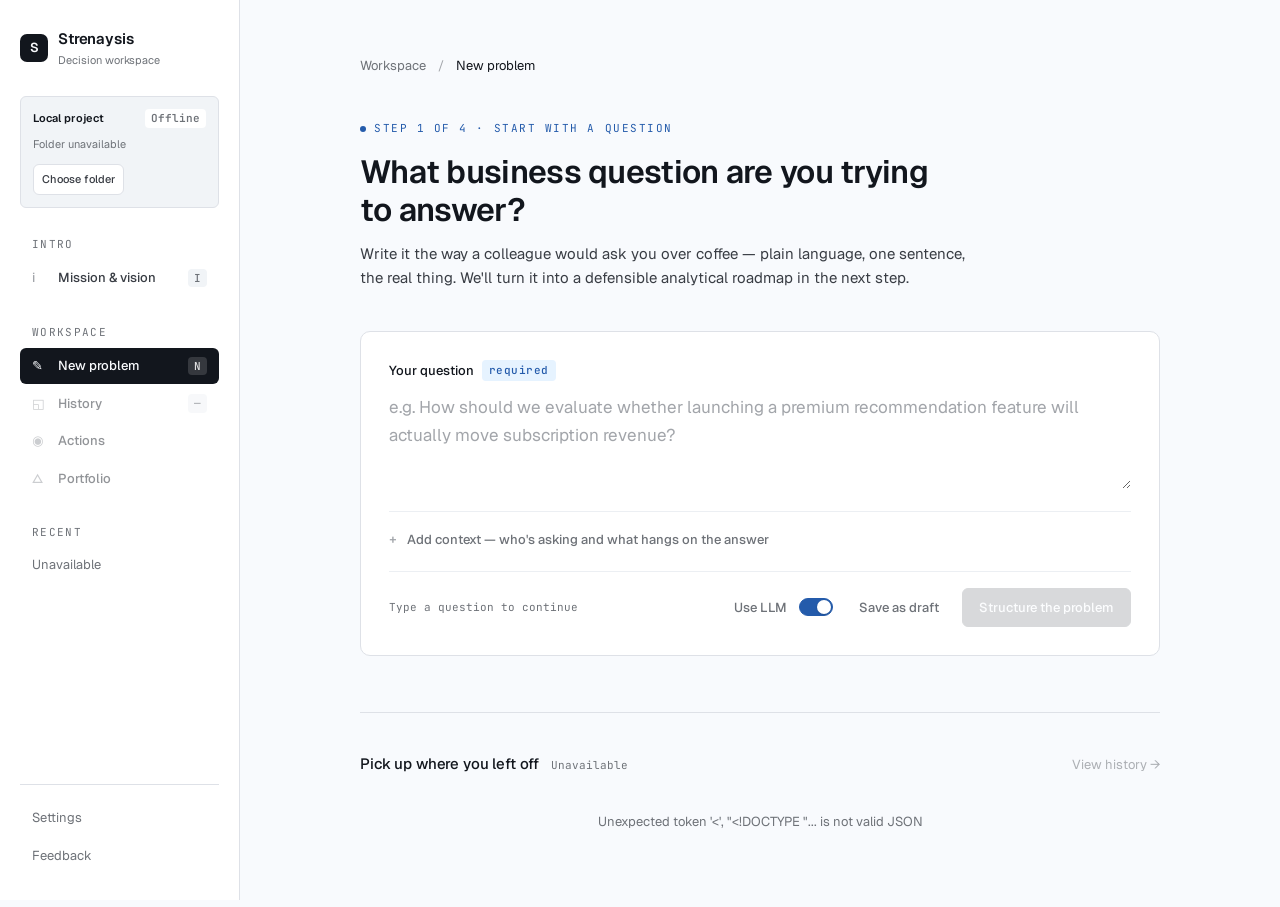
==== commit a44e68bb: "Add local workspace and LLM toggle" ====
--- a/src/strenaysis/web/index.html
+++ b/src/strenaysis/web/index.html
@@ -25,8 +25,27 @@
       </div>
     </div>
 
+    <section class="workspace-card" aria-label="Local project folder">
+      <div class="workspace-card-head">
+        <span>Local project</span>
+        <span id="workspace-mode">Default</span>
+      </div>
+      <div class="workspace-path" id="workspace-path">Repository folder</div>
+      <div class="workspace-actions">
+        <button type="button" id="choose-workspace-btn">Choose folder</button>
+        <button type="button" id="clear-workspace-btn" hidden>Use repo</button>
+      </div>
+    </section>
+
     <!-- Sidebar variant: Step 1 (Workspace + Recent) -->
     <div id="side-step1">
+      <div style="margin-bottom: var(--s-6);">
+        <div class="side-label">Intro</div>
+        <nav class="side-nav">
+          <a href="#" data-nav="intro"><span class="side-ico">i</span> Mission &amp; vision <span class="badge">I</span></a>
+        </nav>
+      </div>
+
       <div style="margin-bottom: var(--s-6);">
         <div class="side-label">Workspace</div>
         <nav class="side-nav">
@@ -76,6 +95,51 @@
 
   <main class="main">
 
+    <!-- ============== View: Intro ============== -->
+    <section id="view-intro" class="view" hidden aria-label="Mission and vision">
+
+      <div class="topbar">
+        <span class="crumb">Intro</span>
+        <span class="sep">/</span>
+        <span class="crumb active">Mission &amp; vision</span>
+        <span class="spacer"></span>
+      </div>
+
+      <p class="eyebrow"><span class="dot"></span> Product purpose</p>
+      <h1 class="title">Strenaysis is a framing layer for data teams.</h1>
+      <p class="lede">
+        It starts before the query, dashboard, or model. The workspace helps teams agree on what they are trying to learn,
+        why it matters, and what evidence would make the answer decision-ready.
+      </p>
+
+      <section id="mission-vision" class="mission-vision mission-vision-page" aria-label="Mission and vision">
+        <article>
+          <p class="mission-vision-label">Mission</p>
+          <h2>Raise the floor on analytics framing before the work begins.</h2>
+          <p>
+            Strenaysis helps data teams turn ambiguous stakeholder asks into structured questions, evidence needs,
+            and decision-ready workplans before a query, dashboard, or model is built.
+          </p>
+        </article>
+        <article>
+          <p class="mission-vision-label">Vision</p>
+          <h2>Make analytical reasoning visible, reviewable, and reusable.</h2>
+          <p>
+            The workspace gives stakeholders, analysts, and leads a shared artifact for aligning on what matters,
+            what would change the decision, and what work should happen next.
+          </p>
+        </article>
+      </section>
+
+      <div class="intro-callout">
+        <p>
+          The product bet is simple: data teams create more leverage when they help the business see what it is actually deciding.
+        </p>
+        <button type="button" class="btn btn-primary" data-nav="home">Start a new problem</button>
+      </div>
+
+    </section>
+
     <!-- ============== View: Home (Step 1) ============== -->
     <section id="view-home" class="view" aria-label="New problem">
 
@@ -114,6 +178,10 @@
         <div class="composer-foot">
           <span class="counter" id="char-counter">Type a question to continue</span>
           <span class="spacer"></span>
+          <label class="llm-toggle" for="llm-mode-toggle">
+            <span>Use LLM</span>
+            <input type="checkbox" id="llm-mode-toggle" checked />
+          </label>
           <button type="button" class="btn btn-ghost" id="save-draft-btn">Save as draft</button>
           <button
             type="button"
@@ -265,6 +333,12 @@
       <h1 class="title" id="buildup-title">Working node title</h1>
       <p class="lede">Answer the follow-up questions below. Each one forces a concrete position. As you go, the system suggests action items for your workplan.</p>
 
+      <!-- Persistent reminder of the thesis question being analyzed -->
+      <p class="thesis-context" id="buildup-thesis-context" hidden>
+        <span class="thesis-context-label">Answering</span>
+        <span class="thesis-context-text" id="buildup-thesis-text"></span>
+      </p>
+
       <!-- Node tabs (rendered by JS) -->
       <nav class="node-tabs" id="node-tabs" aria-label="Nodes"></nav>
 
--- a/src/strenaysis/web/styles.css
+++ b/src/strenaysis/web/styles.css
@@ -84,6 +84,56 @@
 .brand-name { font-weight: var(--w-semibold); font-size: var(--text-base); letter-spacing: -0.01em; }
 .brand-sub { font-size: var(--text-xs); color: var(--muted); margin-top: 1px; }
 
+.workspace-card {
+  padding: var(--s-3);
+  border: 1px solid var(--line);
+  border-radius: var(--radius-sm);
+  background: var(--surface-2);
+}
+.workspace-card-head {
+  display: flex;
+  align-items: center;
+  gap: var(--s-2);
+  margin-bottom: var(--s-2);
+  font-size: var(--text-xs);
+  font-weight: var(--w-semibold);
+}
+.workspace-card-head span:first-child { color: var(--ink); }
+.workspace-card-head span:last-child {
+  margin-left: auto;
+  font-family: var(--mono);
+  color: var(--muted);
+  background: var(--surface);
+  padding: 1px 6px;
+  border-radius: 4px;
+}
+.workspace-path {
+  color: var(--muted);
+  font-size: var(--text-xs);
+  line-height: var(--leading-normal);
+  overflow: hidden;
+  text-overflow: ellipsis;
+  white-space: nowrap;
+}
+.workspace-actions {
+  display: flex;
+  gap: var(--s-2);
+  margin-top: var(--s-3);
+}
+.workspace-actions button {
+  border: 1px solid var(--line);
+  border-radius: var(--radius-sm);
+  background: var(--surface);
+  color: var(--ink-soft);
+  font-size: var(--text-xs);
+  font-weight: var(--w-medium);
+  padding: 6px 8px;
+}
+.workspace-actions button:hover {
+  border-color: var(--faint);
+  color: var(--ink);
+}
+
 .side-label {
   font-family: var(--mono);
   font-size: var(--text-xs); letter-spacing: 0.12em; text-transform: uppercase;
@@ -338,6 +388,8 @@
   .side { position: static; height: auto; border-right: none; border-bottom: 1px solid var(--line); }
   .main { padding: var(--s-6); }
   h1.title { font-size: 1.625rem; }
+  .mission-vision { grid-template-columns: 1fr; }
+  .intro-callout { align-items: stretch; flex-direction: column; }
 }
 
 @media (prefers-reduced-motion: reduce) {
@@ -354,6 +406,61 @@
    Step 1 — Home / composer
    Ported from prototype/step-1-home.html <style>
    ============================================================ */
+
+.mission-vision {
+  display: grid;
+  grid-template-columns: repeat(2, minmax(0, 1fr));
+  gap: var(--s-5);
+  margin: 0 0 var(--s-7);
+  padding-top: var(--s-2);
+  scroll-margin-top: var(--s-6);
+}
+
+.mission-vision article {
+  padding: var(--s-5);
+  border: 1px solid var(--line);
+  border-radius: var(--radius);
+  background: var(--surface);
+}
+
+.mission-vision-label {
+  margin: 0 0 var(--s-3);
+  font-family: var(--mono);
+  font-size: var(--text-xs);
+  letter-spacing: 0.12em;
+  text-transform: uppercase;
+  color: var(--accent);
+}
+
+.mission-vision h2 {
+  margin: 0 0 var(--s-3);
+  font-size: var(--text-lg);
+  line-height: var(--leading-tight);
+  letter-spacing: -0.01em;
+}
+
+.mission-vision p:not(.mission-vision-label) {
+  margin: 0;
+  color: var(--ink-soft);
+  font-size: var(--text-sm);
+  line-height: var(--leading-relaxed);
+}
+
+.intro-callout {
+  display: flex;
+  align-items: center;
+  gap: var(--s-5);
+  margin-top: var(--s-7);
+  padding-top: var(--s-6);
+  border-top: 1px solid var(--line);
+}
+
+.intro-callout p {
+  margin: 0;
+  flex: 1;
+  color: var(--ink-soft);
+  line-height: var(--leading-relaxed);
+}
 
 .composer {
   background: var(--surface);
@@ -392,12 +499,56 @@
   min-height: 96px;
 }
 .composer-foot {
-  display: flex; align-items: center; gap: var(--s-3);
+  display: flex; align-items: center; flex-wrap: wrap; gap: var(--s-3);
   margin-top: var(--s-5); padding-top: var(--s-4);
   border-top: 1px solid var(--line-soft);
 }
 .composer-foot .counter { font-family: var(--mono); font-size: var(--text-xs); color: var(--muted); font-variant-numeric: tabular-nums; }
 .composer-foot .spacer { flex: 1; }
+
+.llm-toggle {
+  display: inline-flex;
+  align-items: center;
+  gap: 8px;
+  color: var(--muted);
+  font-size: var(--text-sm);
+  font-weight: var(--w-medium);
+  white-space: nowrap;
+}
+
+.llm-toggle input {
+  width: 34px;
+  height: 18px;
+  appearance: none;
+  border: 1px solid var(--line);
+  border-radius: 999px;
+  background: var(--surface-2);
+  cursor: pointer;
+  position: relative;
+  transition: background 120ms ease, border-color 120ms ease;
+}
+
+.llm-toggle input::before {
+  content: "";
+  position: absolute;
+  width: 14px;
+  height: 14px;
+  top: 1px;
+  left: 1px;
+  border-radius: 50%;
+  background: var(--surface);
+  box-shadow: 0 1px 2px rgba(0, 0, 0, 0.14);
+  transition: transform 120ms ease;
+}
+
+.llm-toggle input:checked {
+  border-color: var(--accent);
+  background: var(--accent);
+}
+
+.llm-toggle input:checked::before {
+  transform: translateX(16px);
+}
 
 details.context {
   margin-top: var(--s-4);
@@ -698,6 +849,34 @@
 /* Workspace tightens main width vs. Step 1/2 */
 #view-buildup .main-inner { /* hook in case we need it later */ }
 
+/* Persistent thesis-question reminder shown above the node tabs in Step 3.
+   Anchors the user to the original problem while they work in a specific node. */
+.thesis-context {
+  display: flex;
+  align-items: baseline;
+  gap: var(--s-3);
+  margin: 0 0 var(--s-6);
+  padding: var(--s-3) var(--s-4);
+  background: var(--surface-2);
+  border-left: 2px solid var(--accent);
+  border-radius: 0 var(--radius-sm) var(--radius-sm) 0;
+  font-size: var(--text-sm);
+  line-height: var(--leading-normal);
+  color: var(--ink-soft);
+}
+.thesis-context-label {
+  font-family: var(--mono);
+  font-size: var(--text-xs);
+  letter-spacing: 0.12em;
+  text-transform: uppercase;
+  color: var(--muted);
+  flex-shrink: 0;
+}
+.thesis-context-text {
+  font-weight: var(--w-medium);
+  color: var(--ink);
+}
+
 /* Node tabs */
 .node-tabs {
   display: flex; align-items: center; gap: 2px;
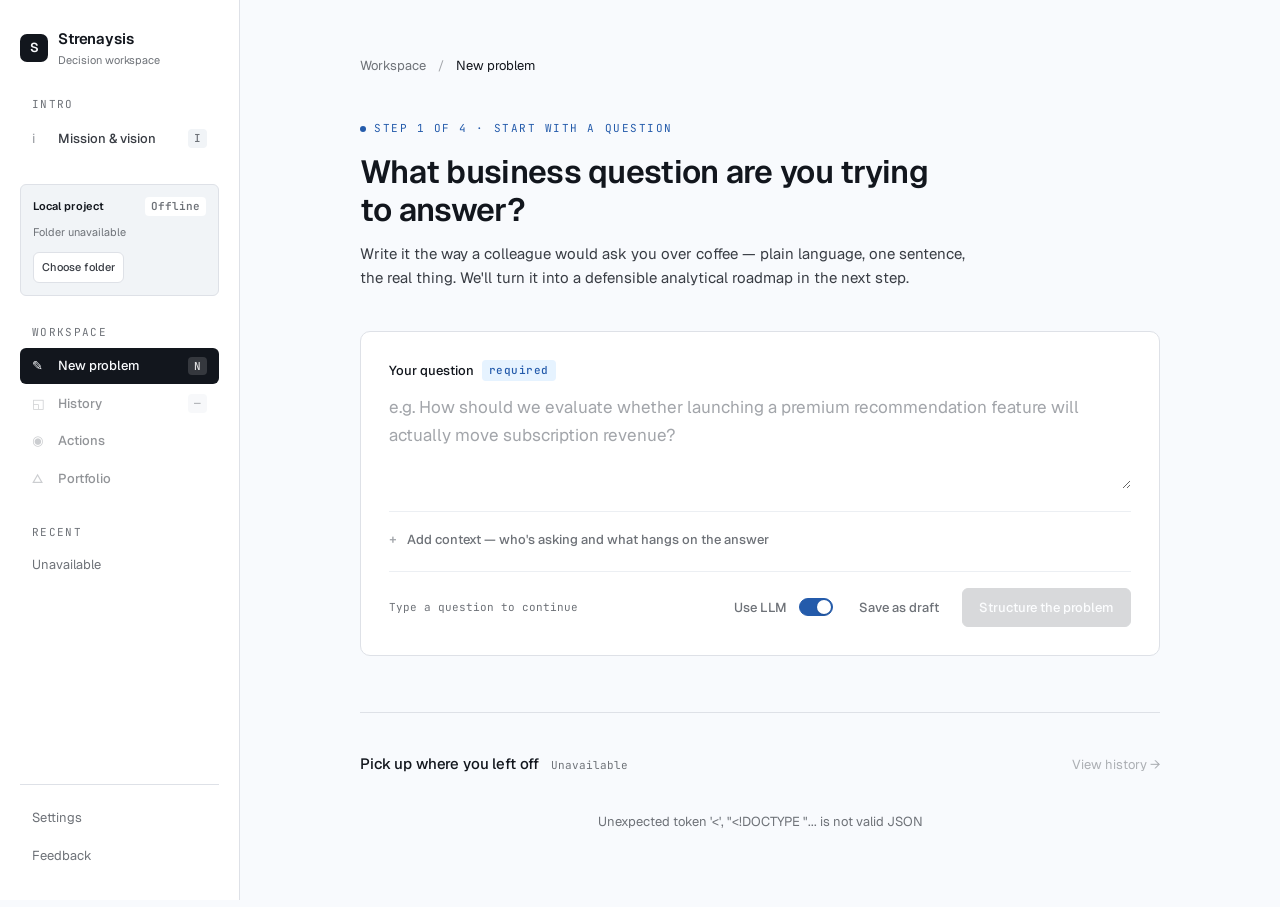
==== commit a252cfae: "Make new problem the default landing view" ====
--- a/src/strenaysis/web/index.html
+++ b/src/strenaysis/web/index.html
@@ -25,18 +25,6 @@
       </div>
     </div>
 
-    <section class="workspace-card" aria-label="Local project folder">
-      <div class="workspace-card-head">
-        <span>Local project</span>
-        <span id="workspace-mode">Default</span>
-      </div>
-      <div class="workspace-path" id="workspace-path">Repository folder</div>
-      <div class="workspace-actions">
-        <button type="button" id="choose-workspace-btn">Choose folder</button>
-        <button type="button" id="clear-workspace-btn" hidden>Use repo</button>
-      </div>
-    </section>
-
     <!-- Sidebar variant: Step 1 (Workspace + Recent) -->
     <div id="side-step1">
       <div style="margin-bottom: var(--s-6);">
@@ -45,6 +33,18 @@
           <a href="#" data-nav="intro"><span class="side-ico">i</span> Mission &amp; vision <span class="badge">I</span></a>
         </nav>
       </div>
+
+      <section class="workspace-card" aria-label="Local project folder">
+        <div class="workspace-card-head">
+          <span>Local project</span>
+          <span id="workspace-mode">Default</span>
+        </div>
+        <div class="workspace-path" id="workspace-path">Repository folder</div>
+        <div class="workspace-actions">
+          <button type="button" id="choose-workspace-btn">Choose folder</button>
+          <button type="button" id="clear-workspace-btn" hidden>Use repo</button>
+        </div>
+      </section>
 
       <div style="margin-bottom: var(--s-6);">
         <div class="side-label">Workspace</div>
--- a/src/strenaysis/web/styles.css
+++ b/src/strenaysis/web/styles.css
@@ -85,6 +85,7 @@
 .brand-sub { font-size: var(--text-xs); color: var(--muted); margin-top: 1px; }
 
 .workspace-card {
+  margin-bottom: var(--s-6);
   padding: var(--s-3);
   border: 1px solid var(--line);
   border-radius: var(--radius-sm);
